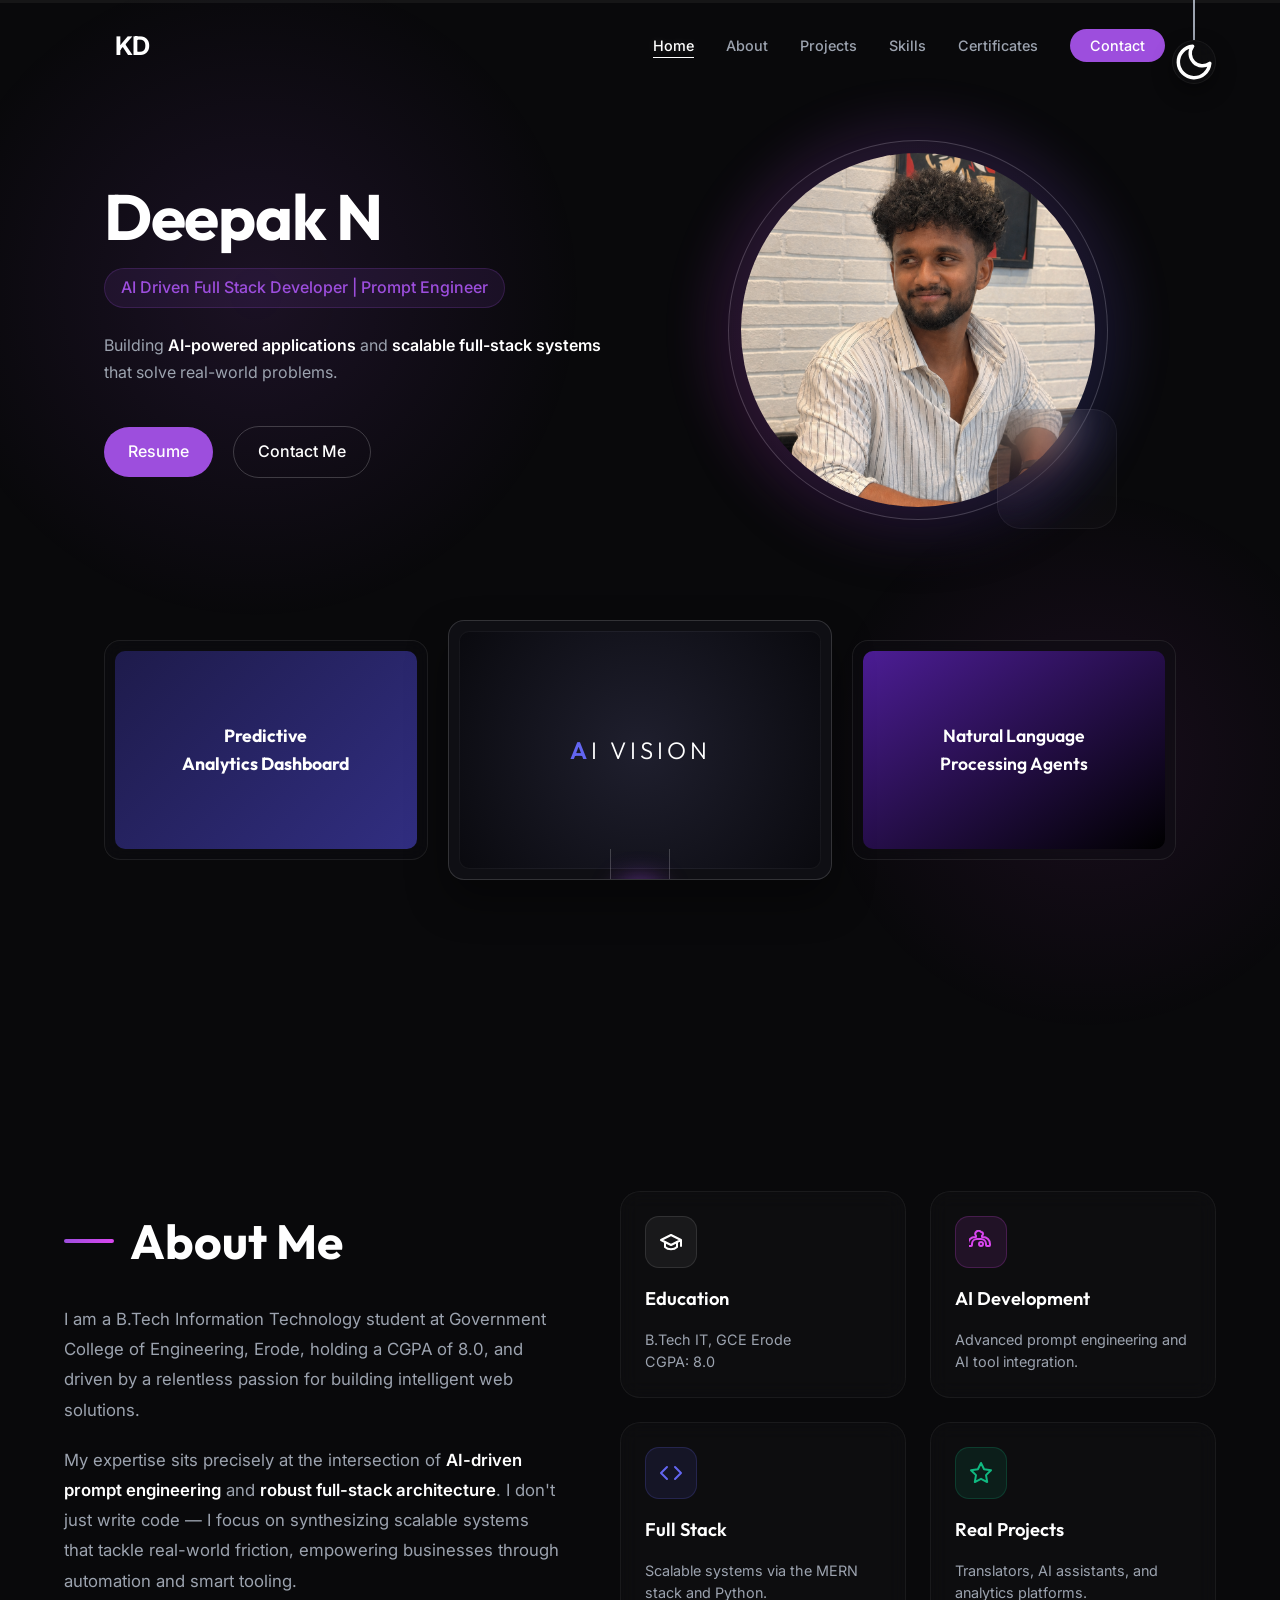
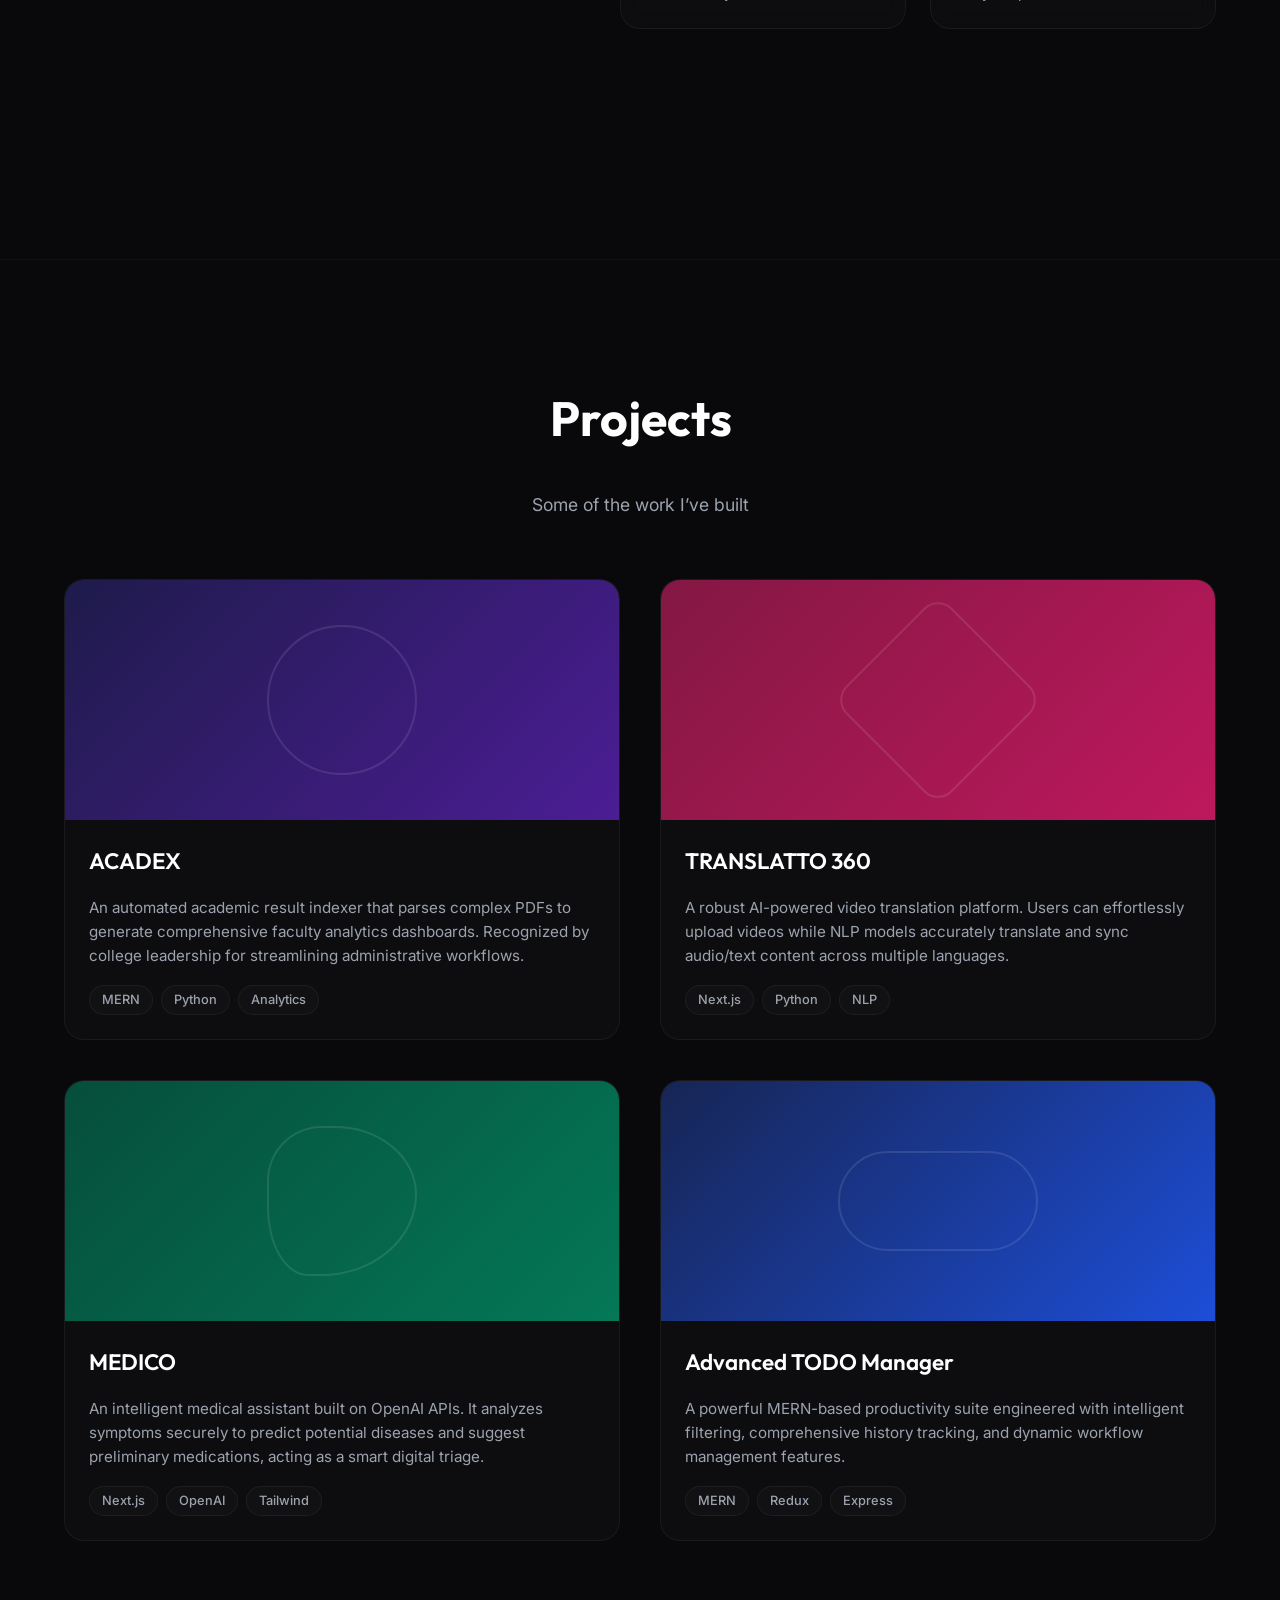
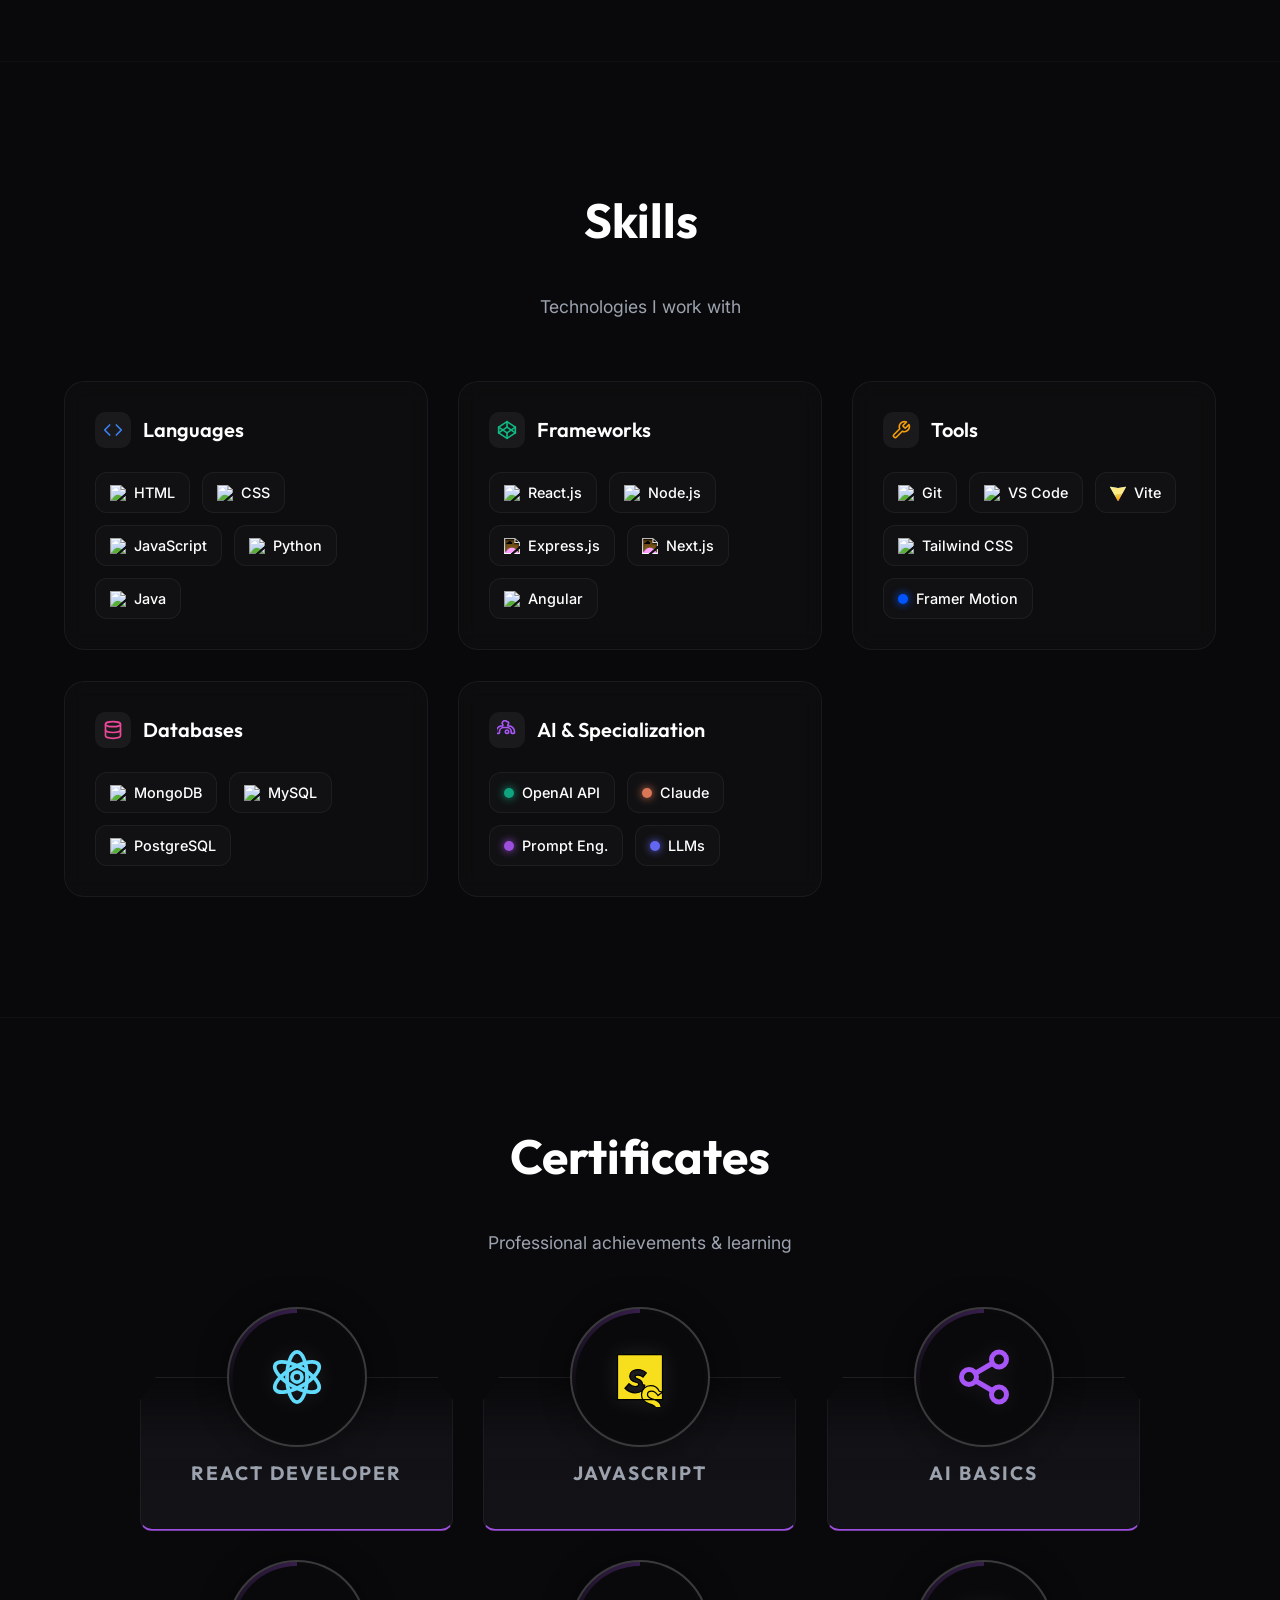
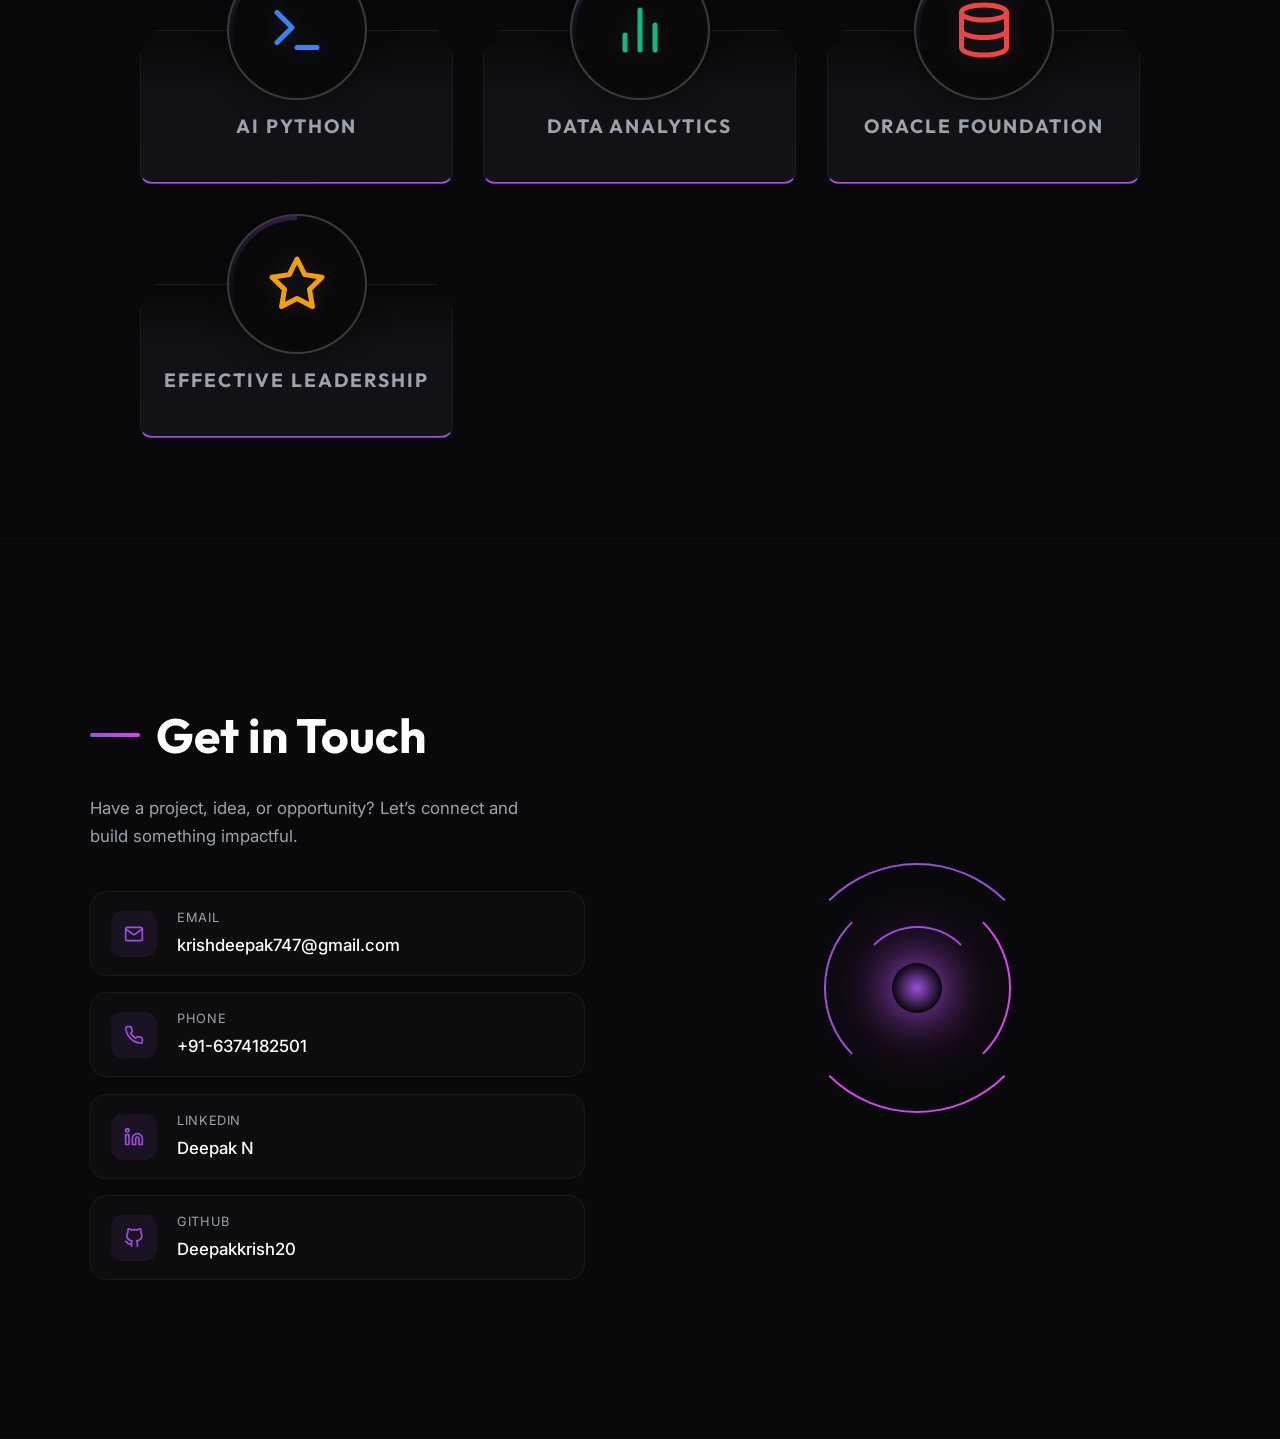
==== index.html @ 0b8e0ee3 "added new resume" ====
<!DOCTYPE html>
<html lang="en">

<head>
  <meta charset="UTF-8">
  <meta name="viewport" content="width=device-width, initial-scale=1.0">
  <title>Deepak - AI Developer</title>
  <link rel="icon" type="image/svg+xml"
    href="data:image/svg+xml,<svg xmlns='http://www.w3.org/2000/svg' viewBox='0 0 100 100'><rect width='100' height='100' rx='20' fill='%236366f1'/><text x='50' y='68' font-family='Arial, sans-serif' font-size='55' font-weight='bold' fill='white' text-anchor='middle'>KD</text></svg>">
  <link
    href="https://fonts.googleapis.com/css2?family=Outfit:wght@400;500;600;700&family=Inter:wght@400;500;600&display=swap"
    rel="stylesheet">
  <style>
    /* Reset */
    * {
      margin: 0;
      padding: 0;
      box-sizing: border-box;
    }

    :root {
      --bg-dark: #09090b;
      --text-main: #ffffff;
      --text-muted: #9ca3af;
      --primary: #9d4edd;
      --magenta: #d946ef;
      --blue-purple: #6366f1;

      --glass-bg: rgba(255, 255, 255, 0.02);
      --glass-bg-hover: rgba(255, 255, 255, 0.04);
      --glass-border: rgba(255, 255, 255, 0.05);
      --glass-border-hover: rgba(255, 255, 255, 0.15);
      --glass-border-strong: rgba(255, 255, 255, 0.2);
      --card-shadow: rgba(0, 0, 0, 0.4);
      --nav-bg: rgba(9, 9, 11, 0.75);

      --podium-grad-0: rgba(20, 20, 25, 0);
      --podium-grad-40: rgba(20, 20, 25, 0.8);
      --podium-grad-100: rgba(20, 20, 25, 0.9);
      --podium-hover-40: rgba(157, 78, 221, 0.1);
      --podium-hover-100: rgba(157, 78, 221, 0.2);
      --icon-shadow: rgba(255, 255, 255, 0.1);
      --text-strong: #ffffff;

      --btn-primary-bg: var(--primary);
      --btn-primary-hover: #8b3dcc;
      --btn-secondary-border: var(--glass-border-strong);
      --btn-secondary-text: var(--text-main);

      --input-bg: rgba(9, 9, 11, 0.6);
      --input-focus: rgba(9, 9, 11, 0.8);
      --form-success-bg: rgba(9, 9, 11, 0.95);
    }

    [data-theme="light"] {
      --bg-dark: #f8f9fb;
      --text-main: #1a1a1a;
      --text-muted: #555555;
      --primary: #6366f1;
      --magenta: #ec4899;
      --blue-purple: #6366f1;

      --glass-bg: rgba(255, 255, 255, 0.6);
      --glass-bg-hover: #f1f5f9;
      --glass-border: rgba(0, 0, 0, 0.05);
      --glass-border-hover: #e5e7eb;
      --glass-border-strong: #e5e7eb;
      --card-shadow: rgba(0, 0, 0, 0.04);
      --nav-bg: rgba(255, 255, 255, 0.7);

      --podium-grad-0: rgba(248, 249, 251, 0);
      --podium-grad-40: rgba(248, 249, 251, 0.9);
      --podium-grad-100: rgba(248, 249, 251, 1);
      --podium-hover-40: rgba(99, 102, 241, 0.05);
      --podium-hover-100: rgba(99, 102, 241, 0.1);
      --icon-shadow: rgba(0, 0, 0, 0.1);
      --text-strong: var(--primary);

      --btn-primary-bg: #6366f1;
      --btn-primary-hover: #4f46e5;
      --btn-secondary-border: #e5e7eb;
      --btn-secondary-text: #333333;

      --input-bg: #ffffff;
      --input-border: #e5e7eb;
      --input-focus: #f1f5f9;
      --form-success-bg: rgba(255, 255, 255, 0.95);
    }

    body {
      font-family: 'Inter', sans-serif;
      background-color: var(--bg-dark);
      color: var(--text-main);
      overflow-x: hidden;
      line-height: 1.6;
    }

    h1,
    h2,
    h3,
    .brand-name {
      font-family: 'Outfit', sans-serif;
    }

    /* Scroll Progress Bar */
    .scroll-progress-container {
      position: fixed;
      top: 0;
      left: 0;
      width: 100%;
      height: 3px;
      background: rgba(255, 255, 255, 0.05);
      z-index: 2000;
    }

    .scroll-progress-bar {
      height: 100%;
      width: 0%;
      background: linear-gradient(to right, var(--blue-purple), var(--magenta), var(--primary));
      transition: width 0.1s ease-out;
    }

    /* Live Background Flowing Lines */
    .live-bg-lines {
      position: fixed;
      top: 0;
      left: 0;
      width: 100%;
      height: 100vh;
      z-index: -5;
      pointer-events: none;
      overflow: hidden;
      display: flex;
      justify-content: space-evenly;
    }

    .bg-line {
      width: 1px;
      height: 100%;
      background: var(--line-track);
      position: relative;
    }

    .bg-line::before {
      content: '';
      position: absolute;
      top: -150px;
      left: -0.5px;
      width: 2px;
      height: 150px;
      background: linear-gradient(to bottom, rgba(157, 78, 221, 0) 0%, rgba(217, 70, 239, 0.8) 70%, rgba(255, 255, 255, 0.9) 100%);
      animation: drop-line 6s infinite linear;
      filter: drop-shadow(0 0 10px rgba(217, 70, 239, 0.9));
      opacity: 0;
    }

    .bg-line:nth-child(1)::before {
      animation-delay: 1s;
      animation-duration: 8s;
      background: linear-gradient(to bottom, rgba(157, 78, 221, 0), rgba(157, 78, 221, 0.8), #fff);
      filter: drop-shadow(0 0 10px var(--primary));
    }

    .bg-line:nth-child(2)::before {
      animation-delay: 3s;
      animation-duration: 6s;
    }

    .bg-line:nth-child(3)::before {
      animation-delay: 0s;
      animation-duration: 9s;
      background: linear-gradient(to bottom, rgba(99, 102, 241, 0), rgba(99, 102, 241, 0.8), #fff);
      filter: drop-shadow(0 0 10px var(--blue-purple));
    }

    .bg-line:nth-child(4)::before {
      animation-delay: 4.5s;
      animation-duration: 7s;
    }

    .bg-line:nth-child(5)::before {
      animation-delay: 2s;
      animation-duration: 10s;
      background: linear-gradient(to bottom, rgba(157, 78, 221, 0), rgba(157, 78, 221, 0.8), #fff);
      filter: drop-shadow(0 0 10px var(--primary));
    }

    .bg-line:nth-child(6)::before {
      animation-delay: 5s;
      animation-duration: 8s;
    }

    @keyframes drop-line {
      0% {
        transform: translateY(-50px);
        opacity: 0;
      }

      10% {
        opacity: 1;
      }

      65% {
        opacity: 1;
      }

      70% {
        transform: translateY(calc(100vh + 150px));
        opacity: 0;
      }

      100% {
        transform: translateY(calc(100vh + 150px));
        opacity: 0;
      }
    }

    /* Ambient Glows (Parallax targets) */
    .glow-top-left {
      position: absolute;
      top: -10%;
      left: -10%;
      width: 60vw;
      height: 60vw;
      background: radial-gradient(circle, rgba(157, 78, 221, 0.12) 0%, rgba(9, 9, 11, 0) 60%);
      z-index: -1;
      pointer-events: none;
      will-change: transform;
    }

    .glow-bottom-right {
      position: absolute;
      bottom: -20%;
      right: -10%;
      width: 50vw;
      height: 50vw;
      background: radial-gradient(circle, rgba(217, 70, 239, 0.08) 0%, rgba(9, 9, 11, 0) 60%);
      z-index: -1;
      pointer-events: none;
      will-change: transform;
    }

    /* Navbar Wrapper */
    .navbar-wrapper {
      position: fixed;
      top: 20px;
      left: 0;
      width: 100%;
      display: flex;
      justify-content: center;
      z-index: 1000;
      padding: 0 20px;
      /* Page load animation */
      opacity: 0;
      transform: translateY(-20px);
      animation: fadeDown 0.6s cubic-bezier(0.16, 1, 0.3, 1) forwards;
      transition: opacity 0.4s ease, transform 0.4s ease;
    }

    .navbar-wrapper.nav-hidden {
      opacity: 0 !important;
      transform: translateY(-40px) !important;
      pointer-events: none;
    }

    @keyframes fadeDown {
      to {
        opacity: 1;
        transform: translateY(0);
      }
    }

    /* Navbar */
    header {
      width: 100%;
      max-width: 1100px;
      padding: 12px 24px;
      display: flex;
      justify-content: space-between;
      align-items: center;
      border-radius: 20px;

      /* Initial state - transparent */
      background: transparent;
      backdrop-filter: blur(0px);
      -webkit-backdrop-filter: blur(0px);
      border: 1px solid transparent;
      transition: all 0.4s cubic-bezier(0.16, 1, 0.3, 1);
    }

    /* Scrolled State - Fades in background */
    header.scrolled {
      background: var(--nav-bg);
      backdrop-filter: blur(16px);
      -webkit-backdrop-filter: blur(16px);
      border: 1px solid var(--glass-border);
      box-shadow: 0 10px 30px var(--card-shadow);
    }

    .brand {
      display: flex;
      flex-direction: column;
      justify-content: center;
      line-height: 1;
    }

    .brand .name {
      font-size: 1.6rem;
      font-weight: 700;
      color: var(--text-main);
      letter-spacing: -0.02em;
    }

    .nav-links {
      display: flex;
      gap: 32px;
      list-style: none;
      align-items: center;
    }

    .nav-links a {
      text-decoration: none;
      color: var(--text-muted);
      font-size: 0.9rem;
      font-weight: 500;
      transition: color 0.3s, text-shadow 0.3s;
      position: relative;
    }

    /* Soft Underline Animation */
    .nav-links a::after {
      content: '';
      position: absolute;
      bottom: -4px;
      left: 0;
      width: 0;
      height: 1.5px;
      background-color: var(--text-main);
      transition: width 0.3s cubic-bezier(0.16, 1, 0.3, 1);
    }

    .nav-links a:hover,
    .nav-links a.active {
      color: var(--text-main);
      text-shadow: 0 0 8px rgba(255, 255, 255, 0.15);
    }

    .nav-links a:hover::after,
    .nav-links a.active::after {
      width: 100%;
    }

    .btn-contact {
      background-color: var(--primary);
      color: white !important;
      padding: 8px 20px;
      border-radius: 24px;
      font-weight: 500;
      transition: all 0.3s cubic-bezier(0.16, 1, 0.3, 1) !important;
    }

    .btn-contact::after {
      display: none;
    }

    .btn-contact:hover {
      background-color: #8b3dcc;
      box-shadow: 0 6px 20px rgba(157, 78, 221, 0.4);
      transform: translateY(-2px) scale(1.05);
    }

    /* Hero Section Split Layout */
    .hero {
      min-height: 100vh;
      display: flex;
      flex-direction: column;
      justify-content: center;
      align-items: center;
      padding: 140px 5% 80px;
      position: relative;
      max-width: 1200px;
      margin: 0 auto;
    }

    .hero-content {
      display: flex;
      justify-content: space-between;
      align-items: center;
      width: 100%;
      gap: 40px;
      margin-bottom: 80px;
    }

    .hero-text {
      flex: 1;
      text-align: left;
    }

    .hero-text h1 {
      font-size: clamp(3rem, 5vw, 4.5rem);
      line-height: 1.1;
      margin-bottom: 16px;
      font-weight: 700;
      letter-spacing: -0.02em;
    }

    .hero-role {
      font-size: clamp(1rem, 1.2vw, 1.1rem);
      font-weight: 500;
      color: var(--primary);
      margin-bottom: 24px;
      display: inline-block;
      padding: 6px 16px;
      background: rgba(157, 78, 221, 0.1);
      border: 1px solid rgba(157, 78, 221, 0.2);
      border-radius: 20px;
    }

    .text-magenta {
      color: var(--magenta);
    }

    .text-blue {
      color: var(--blue-purple);
    }

    .hero-text p {
      color: var(--text-muted);
      font-size: clamp(1rem, 1.1vw, 1.1rem);
      max-width: 550px;
      margin-bottom: 40px;
      line-height: 1.7;
    }

    .hero-buttons {
      display: flex;
      gap: 20px;
      align-items: center;
    }

    .btn-primary {
      display: inline-flex;
      align-items: center;
      gap: 10px;
      background: var(--btn-primary-bg);
      color: white;
      padding: 12px 24px;
      border-radius: 30px;
      font-weight: 500;
      text-decoration: none;
      transition: all 0.3s cubic-bezier(0.16, 1, 0.3, 1);
    }

    .btn-primary:hover {
      background: var(--btn-primary-hover);
      transform: translateY(-2px) scale(1.03);
      box-shadow: 0 8px 25px rgba(157, 78, 221, 0.4);
    }

    .btn-secondary {
      display: inline-flex;
      align-items: center;
      gap: 10px;
      background: transparent;
      color: var(--btn-secondary-text);
      padding: 12px 24px;
      border: 1px solid var(--btn-secondary-border);
      border-radius: 30px;
      font-weight: 500;
      text-decoration: none;
      transition: all 0.3s cubic-bezier(0.16, 1, 0.3, 1);
    }

    .btn-secondary:hover {
      background: var(--glass-bg);
      border-color: var(--glass-border-hover);
      transform: translateY(-2px) scale(1.03);
    }

    /* Hero Photo Side */
    .hero-image-wrapper {
      flex: 1;
      display: flex;
      justify-content: center;
      align-items: center;
      position: relative;
      perspective: 1000px;
    }

    .photo-container {
      position: relative;
      width: 380px;
      height: 380px;
      border-radius: 50%;
      padding: 12px;
      background: linear-gradient(135deg, var(--glass-bg), transparent);
      backdrop-filter: blur(10px);
      border: 1px solid var(--glass-border-strong);
      box-shadow: 0 20px 50px var(--card-shadow);
      animation: float-photo 6s ease-in-out infinite;
      transform-style: preserve-3d;
      transition: transform 0.1s ease-out;
      /* For JS parallax */
    }

    .developer-photo {
      width: 100%;
      height: 100%;
      border-radius: 50%;
      object-fit: cover;
      background: #111116;
      /* Placeholder color if no image */
      position: relative;
      z-index: 2;
      transition: transform 0.5s cubic-bezier(0.16, 1, 0.3, 1);
    }

    .photo-container:hover .developer-photo {
      transform: scale(1.03);
    }

    .photo-glow {
      position: absolute;
      top: 50%;
      left: 50%;
      width: 110%;
      height: 110%;
      transform: translate(-50%, -50%);
      border-radius: 50%;
      background: conic-gradient(from 0deg, var(--primary), var(--blue-purple), var(--magenta), var(--primary));
      opacity: 0.15;
      filter: blur(25px);
      z-index: 1;
      animation: rotate-glow 10s linear infinite;
    }

    .photo-glass-card {
      position: absolute;
      bottom: -10px;
      right: -10px;
      width: 120px;
      height: 120px;
      background: var(--glass-bg);
      backdrop-filter: blur(20px);
      border: 1px solid var(--glass-border);
      border-radius: 24px;
      z-index: 3;
      animation: float-card 8s ease-in-out infinite reverse;
    }

    @keyframes rotate-glow {
      0% {
        transform: translate(-50%, -50%) rotate(0deg);
      }

      100% {
        transform: translate(-50%, -50%) rotate(360deg);
      }
    }

    @keyframes float-photo {

      0%,
      100% {
        transform: translateY(0);
      }

      50% {
        transform: translateY(-15px);
      }
    }

    @keyframes float-card {

      0%,
      100% {
        transform: translateY(0) rotate(5deg);
      }

      50% {
        transform: translateY(-10px) rotate(-5deg);
      }
    }

    /* Page load staggering for Hero */
    .hero-anim {
      opacity: 0;
      transform: translateY(20px);
      animation: fadeUpLoad 0.8s cubic-bezier(0.16, 1, 0.3, 1) forwards;
    }

    .hero-anim-1 {
      animation-delay: 0.1s;
    }

    .hero-anim-2 {
      animation-delay: 0.2s;
    }

    .hero-anim-3 {
      animation-delay: 0.3s;
    }

    .hero-anim-4 {
      animation-delay: 0.4s;
    }

    .hero-anim-photo {
      opacity: 0;
      transform: scale(0.9) translateY(20px);
      animation: fadeScaleUp 1.2s cubic-bezier(0.16, 1, 0.3, 1) forwards 0.3s;
    }

    @keyframes fadeUpLoad {
      to {
        opacity: 1;
        transform: translateY(0);
      }
    }

    @keyframes fadeScaleUp {
      to {
        opacity: 1;
        transform: scale(1) translateY(0);
      }
    }

    /* Projects Showcase (inside hero) */
    .showcase {
      display: flex;
      justify-content: center;
      align-items: center;
      gap: 20px;
      margin-top: 20px;
      position: relative;
      width: 100%;
    }

    .showcase-card {
      flex: 1;
      background: rgba(15, 15, 20, 0.4);
      border: 1px solid rgba(255, 255, 255, 0.08);
      border-radius: 16px;
      padding: 10px;
      backdrop-filter: blur(10px);
      transition: transform 0.4s cubic-bezier(0.16, 1, 0.3, 1), box-shadow 0.4s ease, border-color 0.4s ease;
      height: 220px;
      position: relative;
      overflow: hidden;
    }

    .showcase-card.center {
      flex: 1.2;
      height: 260px;
      background: rgba(20, 20, 28, 0.6);
      border-color: rgba(255, 255, 255, 0.15);
      box-shadow: 0 20px 40px rgba(0, 0, 0, 0.4);
      z-index: 2;
    }

    .showcase-card:hover {
      transform: translateY(-8px);
      box-shadow: 0 15px 30px rgba(0, 0, 0, 0.3);
      border-color: rgba(255, 255, 255, 0.15);
    }

    .showcase-card.center:hover {
      transform: translateY(-10px);
      box-shadow: 0 25px 50px rgba(0, 0, 0, 0.5);
      border-color: rgba(157, 78, 221, 0.3);
    }

    .card-img {
      width: 100%;
      height: 100%;
      border-radius: 10px;
      background-size: cover;
      background-position: center;
      display: flex;
      flex-direction: column;
      align-items: center;
      justify-content: center;
    }

    .card-1 .card-img {
      background: linear-gradient(135deg, #1e1b4b, #312e81);
    }

    .card-1 .mock-text {
      color: white;
      font-size: 1.1rem;
      font-weight: 700;
      font-family: Outfit;
      text-align: center;
      padding: 20px;
    }

    .card-2 .card-img {
      background: radial-gradient(circle at center, #1f1f2e 0%, #0a0a0f 100%);
      border: 1px solid rgba(255, 255, 255, 0.05);
    }

    .card-2 .mock-text {
      font-family: Outfit;
      font-weight: 300;
      letter-spacing: 4px;
      font-size: 1.5rem;
      color: #fff;
      display: flex;
      align-items: center;
    }

    .card-2 .mock-text span {
      color: var(--blue-purple);
      font-weight: 600;
    }

    .card-3 .card-img {
      background: linear-gradient(to bottom right, #4c1d95, #000);
    }

    .card-3 .mock-text {
      color: white;
      font-size: 1.1rem;
      font-weight: 600;
      font-family: Outfit;
      text-align: center;
    }

    .scroll-indicator-wrapper {
      position: absolute;
      bottom: -50px;
      left: 50%;
      transform: translateX(-50%);
      display: flex;
      flex-direction: column;
      align-items: center;
      z-index: 10;
    }

    .scroll-u-shape {
      width: 60px;
      height: 80px;
      border: 1px solid rgba(255, 255, 255, 0.2);
      border-top: none;
      border-radius: 0 0 30px 30px;
      position: absolute;
      top: -20px;
      background: linear-gradient(to bottom, rgba(157, 78, 221, 0), rgba(157, 78, 221, 0.1));
    }

    .scroll-circle {
      width: 50px;
      height: 50px;
      background: var(--primary);
      border-radius: 50%;
      display: flex;
      justify-content: center;
      align-items: center;
      margin-top: 10px;
      box-shadow: 0 0 25px rgba(157, 78, 221, 0.6);
      position: relative;
      z-index: 2;
      animation: float-small 3s ease-in-out infinite;
    }

    @keyframes float-small {

      0%,
      100% {
        transform: translateY(0);
      }

      50% {
        transform: translateY(-6px);
      }
    }

    /* =========================================
     ABOUT SECTION
     ========================================= */
    .about-section {
      min-height: 100vh;
      padding: 120px 5%;
      background: transparent;
      position: relative;
      display: flex;
      justify-content: center;
      align-items: center;
      border-bottom: 1px solid rgba(255, 255, 255, 0.03);
      overflow: hidden;
    }

    .about-container {
      max-width: 1200px;
      width: 100%;
      display: grid;
      grid-template-columns: 1fr 1.2fr;
      gap: 60px;
      align-items: center;
    }

    .about-text {
      text-align: left;
    }

    .section-title {
      font-size: clamp(2.2rem, 4vw, 3rem);
      font-weight: 700;
      margin-bottom: 24px;
      display: flex;
      align-items: center;
      gap: 16px;
      color: var(--text-main);
    }

    .section-title::before {
      content: '';
      display: block;
      width: 50px;
      height: 4px;
      background: linear-gradient(90deg, var(--primary), var(--magenta));
      border-radius: 2px;
    }

    .about-text p {
      color: var(--text-muted);
      font-size: 1.05rem;
      line-height: 1.8;
      margin-bottom: 20px;
    }

    .hero-text p strong,
    .about-text p strong {
      color: var(--text-strong);
      font-weight: 600;
    }

    .about-grid {
      display: grid;
      grid-template-columns: repeat(2, 1fr);
      gap: 24px;
    }

    .about-card {
      background: var(--glass-bg);
      border: 1px solid var(--glass-border);
      border-radius: 20px;
      padding: 24px;
      backdrop-filter: blur(10px);
      transition: all 0.4s cubic-bezier(0.16, 1, 0.3, 1);
      display: flex;
      flex-direction: column;
      gap: 16px;
    }

    .about-card:hover {
      transform: translateY(-8px);
      background: var(--glass-bg-hover);
      border-color: var(--glass-border-hover);
      box-shadow: 0 15px 35px var(--card-shadow);
    }

    /* Light mode explicit styling for About cards */
    [data-theme="light"] .about-card {
      background: linear-gradient(135deg, #ffffff, #f8fafc);
      border: 1px solid rgba(0, 0, 0, 0.06);
      box-shadow: 0 4px 15px rgba(0, 0, 0, 0.03);
      position: relative;
      overflow: hidden;
    }

    [data-theme="light"] .about-card::before {
      content: '';
      position: absolute;
      top: 0;
      left: -100%;
      width: 100%;
      height: 100%;
      background: linear-gradient(90deg, transparent, rgba(99, 102, 241, 0.05), transparent);
      transition: all 0.6s ease;
      z-index: 0;
    }

    [data-theme="light"] .about-card:hover::before {
      left: 100%;
    }

    [data-theme="light"] .about-card:hover {
      transform: translateY(-10px) scale(1.02);
      box-shadow: 0 20px 40px rgba(99, 102, 241, 0.15);
      border-color: rgba(99, 102, 241, 0.3);
    }

    [data-theme="light"] .about-card .card-icon,
    [data-theme="light"] .about-card .card-title,
    [data-theme="light"] .about-card .card-desc {
      position: relative;
      z-index: 1;
    }

    [data-theme="light"] .about-card .card-icon {
      transition: all 0.5s cubic-bezier(0.34, 1.56, 0.64, 1);
    }

    [data-theme="light"] .about-card:hover .card-icon {
      transform: scale(1.15) rotate(8deg);
      background: var(--primary) !important;
      color: #ffffff !important;
      box-shadow: 0 10px 20px rgba(99, 102, 241, 0.3);
      border-color: transparent !important;
    }

    .card-icon {
      width: 52px;
      height: 52px;
      background: rgba(157, 78, 221, 0.1);
      border-radius: 14px;
      display: flex;
      justify-content: center;
      align-items: center;
      border: 1px solid rgba(157, 78, 221, 0.2);
    }

    .card-title {
      font-family: 'Outfit', sans-serif;
      font-weight: 600;
      font-size: 1.15rem;
      color: var(--text-main);
    }

    .card-desc {
      font-size: 0.9rem;
      color: var(--text-muted);
      line-height: 1.5;
    }

    /* =========================================
     PROJECTS SECTION
     ========================================= */
    .projects-section {
      min-height: 100vh;
      padding: 120px 5%;
      background: transparent;
      position: relative;
      display: flex;
      flex-direction: column;
      align-items: center;
      border-bottom: 1px solid rgba(255, 255, 255, 0.03);
    }

    .projects-header {
      text-align: center;
      margin-bottom: 60px;
      display: flex;
      flex-direction: column;
      align-items: center;
    }

    .projects-header .section-title::before {
      display: none;
    }

    .projects-subtitle {
      color: var(--text-muted);
      font-size: 1.1rem;
      margin-top: 10px;
    }

    .projects-grid {
      display: grid;
      grid-template-columns: repeat(2, 1fr);
      gap: 40px;
      max-width: 1200px;
      width: 100%;
    }

    .project-card {
      background: var(--glass-bg);
      border: 1px solid var(--glass-border);
      border-radius: 20px;
      overflow: hidden;
      transition: all 0.4s cubic-bezier(0.16, 1, 0.3, 1);
      display: flex;
      flex-direction: column;
      position: relative;
    }

    .project-card:hover {
      transform: translateY(-8px) scale(1.01);
      box-shadow: 0 20px 40px var(--card-shadow);
      border-color: var(--glass-border-hover);
      background: var(--glass-bg-hover);
    }

    .project-graphic {
      height: 240px;
      position: relative;
      overflow: hidden;
      display: flex;
      justify-content: center;
      align-items: center;
      background-size: cover;
      background-position: center;
    }

    .project-card:nth-child(1) .project-graphic {
      background: linear-gradient(135deg, #1e1b4b, #4c1d95);
    }

    .project-card:nth-child(2) .project-graphic {
      background: linear-gradient(135deg, #831843, #be185d);
    }

    .project-card:nth-child(3) .project-graphic {
      background: linear-gradient(135deg, #064e3b, #047857);
    }

    .project-card:nth-child(4) .project-graphic {
      background: linear-gradient(135deg, #172554, #1d4ed8);
    }

    .abstract-shape {
      position: absolute;
      width: 150px;
      height: 150px;
      border: 2px solid rgba(255, 255, 255, 0.1);
      border-radius: 50%;
    }

    .project-card:nth-child(2) .abstract-shape {
      border-radius: 20px;
      transform: rotate(45deg);
    }

    .project-card:nth-child(3) .abstract-shape {
      border-radius: 40% 60% 70% 30% / 40% 50% 60% 50%;
      animation: pulse-shape 8s infinite alternate ease-in-out;
    }

    .project-card:nth-child(4) .abstract-shape {
      width: 200px;
      height: 100px;
      border-radius: 50px;
    }

    @keyframes pulse-shape {
      0% {
        border-radius: 40% 60% 70% 30% / 40% 50% 60% 50%;
        transform: scale(1);
      }

      100% {
        border-radius: 60% 40% 30% 70% / 60% 30% 70% 40%;
        transform: scale(1.1);
      }
    }

    .project-graphic::before {
      content: '';
      position: absolute;
      top: 0;
      left: 0;
      width: 100%;
      height: 100%;
      background: rgba(0, 0, 0, 0.6);
      opacity: 0;
      transition: opacity 0.4s ease;
      backdrop-filter: blur(5px);
      z-index: 1;
    }

    .project-overlay {
      position: absolute;
      top: 50%;
      left: 50%;
      transform: translate(-50%, -30%);
      opacity: 0;
      z-index: 2;
      transition: all 0.4s cubic-bezier(0.16, 1, 0.3, 1);
      display: flex;
      gap: 16px;
    }

    .project-card:hover .project-graphic::before {
      opacity: 1;
    }

    .project-card:hover .project-overlay {
      opacity: 1;
      transform: translate(-50%, -50%);
    }

    .project-btn {
      padding: 10px 20px;
      background: var(--glass-bg);
      border: 1px solid var(--glass-border-strong);
      border-radius: 30px;
      color: var(--text-main);
      text-decoration: none;
      font-weight: 500;
      font-size: 0.9rem;
      transition: all 0.3s ease;
      display: flex;
      align-items: center;
      gap: 8px;
      white-space: nowrap;
    }

    .project-btn:hover {
      background: var(--primary);
      border-color: var(--primary);
      transform: scale(1.05);
      box-shadow: 0 4px 15px rgba(157, 78, 221, 0.4);
      color: white;
    }

    .project-info {
      padding: 24px;
      display: flex;
      flex-direction: column;
      gap: 16px;
      flex: 1;
    }

    .project-title {
      font-size: 1.4rem;
      font-family: 'Outfit', sans-serif;
      font-weight: 600;
      color: var(--text-main);
      display: flex;
      justify-content: space-between;
      align-items: center;
    }

    .project-desc {
      color: var(--text-muted);
      font-size: 0.95rem;
      line-height: 1.6;
    }

    .tech-stack {
      display: flex;
      flex-wrap: wrap;
      gap: 8px;
      margin-top: auto;
    }

    .tech-pill {
      padding: 4px 12px;
      background: var(--glass-bg);
      border: 1px solid var(--glass-border);
      border-radius: 20px;
      font-size: 0.8rem;
      color: var(--text-muted);
      font-weight: 500;
    }

    /* =========================================
     SKILLS SECTION
     ========================================= */
    .skills-section {
      min-height: 100vh;
      padding: 120px 5%;
      background: transparent;
      position: relative;
      display: flex;
      flex-direction: column;
      align-items: center;
      border-bottom: 1px solid rgba(255, 255, 255, 0.03);
    }

    .skills-header {
      text-align: center;
      margin-bottom: 60px;
      display: flex;
      flex-direction: column;
      align-items: center;
    }

    .skills-header .section-title::before {
      display: none;
    }

    .skills-subtitle {
      color: var(--text-muted);
      font-size: 1.1rem;
      margin-top: 10px;
    }

    .skills-grid {
      display: grid;
      grid-template-columns: repeat(auto-fit, minmax(320px, 1fr));
      gap: 30px;
      max-width: 1200px;
      width: 100%;
    }

    .skill-card {
      background: var(--glass-bg);
      border: 1px solid var(--glass-border);
      border-radius: 20px;
      padding: 30px;
      backdrop-filter: blur(10px);
      transition: all 0.4s cubic-bezier(0.16, 1, 0.3, 1);
      display: flex;
      flex-direction: column;
    }

    .skill-card:hover {
      transform: translateY(-5px);
      box-shadow: 0 15px 35px var(--card-shadow);
      border-color: var(--glass-border-hover);
      background: var(--glass-bg-hover);
    }

    /* Unique Light Theme Styles for Skills */
    [data-theme="light"] .skill-card {
      background: #ffffff;
      border: 1px solid rgba(0, 0, 0, 0.05);
      box-shadow: 0 10px 30px rgba(0, 0, 0, 0.02), inset 0 0 0 1px rgba(255, 255, 255, 0.5);
      position: relative;
      overflow: hidden;
      z-index: 1;
    }

    /* Bright Gradient Top Line Reveal */
    [data-theme="light"] .skill-card::after {
      content: '';
      position: absolute;
      top: 0;
      left: 0;
      width: 100%;
      height: 6px;
      background: linear-gradient(90deg, var(--primary), var(--magenta));
      opacity: 0.8;
      transform: scaleX(0);
      transform-origin: left;
      transition: transform 0.5s cubic-bezier(0.16, 1, 0.3, 1);
    }

    [data-theme="light"] .skill-card:hover::after {
      transform: scaleX(1);
    }

    [data-theme="light"] .skill-card:hover {
      transform: translateY(-8px);
      box-shadow: 0 25px 50px rgba(99, 102, 241, 0.1);
      border-color: transparent;
    }

    /* Light Theme Badge Restyling */
    [data-theme="light"] .skill-badge {
      background: #f8fafc;
      border-color: #e2e8f0;
      color: #334155;
      box-shadow: 0 2px 5px rgba(0, 0, 0, 0.02);
    }

    [data-theme="light"] .skill-badge:hover {
      background: #ffffff;
      border-color: var(--primary);
      color: var(--primary);
      box-shadow: 0 8px 20px rgba(99, 102, 241, 0.15);
      transform: translateY(-4px) scale(1.05);
    }

    [data-theme="light"] .skill-category-icon {
      background: #f1f5f9;
      box-shadow: inset 0 2px 4px rgba(0, 0, 0, 0.02);
      border: 1px solid rgba(0, 0, 0, 0.04);
    }

    .skill-category {
      font-family: 'Outfit', sans-serif;
      font-size: 1.25rem;
      font-weight: 600;
      color: var(--text-main);
      margin-bottom: 24px;
      display: flex;
      align-items: center;
      gap: 12px;
    }

    .skill-category-icon {
      width: 36px;
      height: 36px;
      border-radius: 10px;
      display: flex;
      justify-content: center;
      align-items: center;
      background: rgba(255, 255, 255, 0.05);
    }

    .skills-list {
      display: flex;
      flex-wrap: wrap;
      gap: 12px;
    }

    .skill-badge {
      display: inline-flex;
      align-items: center;
      gap: 8px;
      padding: 8px 14px;
      background: var(--glass-bg);
      border: 1px solid var(--glass-border);
      border-radius: 12px;
      font-size: 0.9rem;
      color: var(--text-main);
      font-weight: 500;
      transition: all 0.3s cubic-bezier(0.16, 1, 0.3, 1);
      cursor: default;
    }

    .skill-badge:hover {
      transform: scale(1.05);
      background: var(--glass-bg-hover);
      border-color: var(--glass-border-hover);
      color: var(--primary);
      box-shadow: 0 4px 15px var(--card-shadow);
    }

    .skill-badge img {
      width: 16px;
      height: 16px;
      object-fit: contain;
    }

    .invert-icon {
      filter: invert(1) brightness(2);
    }

    .tech-dot {
      width: 10px;
      height: 10px;
      border-radius: 50%;
      display: inline-block;
    }

    /* =========================================
     CONTACT SECTION
     ========================================= */
    .contact-section {
      min-height: 100vh;
      padding: 120px 5%;
      background: transparent;
      position: relative;
      display: flex;
      justify-content: center;
      align-items: center;
      border-bottom: 1px solid rgba(255, 255, 255, 0.03);
      overflow: hidden;
    }

    .contact-container {
      max-width: 1100px;
      width: 100%;
      display: grid;
      grid-template-columns: 1fr 1.1fr;
      gap: 60px;
      align-items: center;
    }

    .contact-info {
      display: flex;
      flex-direction: column;
      justify-content: center;
    }

    .contact-info .section-title {
      margin-bottom: 20px;
    }

    .contact-msg {
      color: var(--text-muted);
      font-size: 1.05rem;
      line-height: 1.7;
      margin-bottom: 40px;
      max-width: 90%;
    }

    .contact-items {
      display: flex;
      flex-direction: column;
      gap: 16px;
    }

    .contact-item {
      display: flex;
      align-items: center;
      gap: 20px;
      padding: 16px 20px;
      background: var(--glass-bg);
      border: 1px solid var(--glass-border);
      border-radius: 16px;
      text-decoration: none;
      color: var(--text-main);
      transition: all 0.3s cubic-bezier(0.16, 1, 0.3, 1);
    }

    .contact-item:hover {
      background: var(--glass-bg-hover);
      border-color: var(--glass-border-hover);
      transform: translateY(-4px);
      box-shadow: 0 10px 20px var(--card-shadow);
    }

    .contact-icon {
      width: 46px;
      height: 46px;
      border-radius: 12px;
      background: rgba(157, 78, 221, 0.1);
      display: flex;
      justify-content: center;
      align-items: center;
      color: var(--primary);
      transition: all 0.3s ease;
    }

    .contact-item:hover .contact-icon {
      background: var(--primary);
      color: #fff;
      transform: scale(1.1);
    }

    .contact-details {
      display: flex;
      flex-direction: column;
    }

    .contact-label {
      font-size: 0.8rem;
      color: var(--text-muted);
      text-transform: uppercase;
      letter-spacing: 0.05em;
      margin-bottom: 4px;
    }

    .contact-value {
      font-weight: 500;
      font-size: 1.05rem;
    }

    .contact-visual {
      display: flex;
      justify-content: center;
      align-items: center;
      width: 100%;
      min-height: 400px;
      position: relative;
      opacity: 0.85;
    }

    .quantum-spinner {
      position: relative;
      width: 250px;
      height: 250px;
      display: flex;
      justify-content: center;
      align-items: center;
      transform-style: preserve-3d;
      perspective: 1000px;
    }

    .quantum-spinner .ring {
      position: absolute;
      border-radius: 50%;
      border: 2px solid transparent;
    }

    .quantum-spinner .ring-1 {
      width: 100%;
      height: 100%;
      border-top-color: var(--primary);
      border-bottom-color: var(--magenta);
      animation: spin-axis-1 8s linear infinite;
    }

    .quantum-spinner .ring-2 {
      width: 75%;
      height: 75%;
      border-right-color: var(--magenta);
      border-left-color: var(--primary);
      animation: spin-axis-2 6s linear infinite;
    }

    .quantum-spinner .ring-3 {
      width: 50%;
      height: 50%;
      border-top-color: var(--primary);
      animation: spin-axis-3 4s linear infinite;
    }

    .quantum-spinner .core {
      width: 20%;
      height: 20%;
      background: radial-gradient(circle, var(--primary) 0%, transparent 70%);
      border-radius: 50%;
      box-shadow: 0 0 40px var(--primary), 0 0 80px var(--magenta);
      animation: pulse-core 3s ease-in-out infinite alternate;
    }

    @keyframes spin-axis-1 {
      0% {
        transform: rotateX(60deg) rotateY(0deg) rotateZ(0deg);
      }

      100% {
        transform: rotateX(60deg) rotateY(360deg) rotateZ(360deg);
      }
    }

    @keyframes spin-axis-2 {
      0% {
        transform: rotateX(0deg) rotateY(60deg) rotateZ(0deg);
      }

      100% {
        transform: rotateX(360deg) rotateY(60deg) rotateZ(360deg);
      }
    }

    @keyframes spin-axis-3 {
      0% {
        transform: rotateX(45deg) rotateY(45deg) rotateZ(0deg);
      }

      100% {
        transform: rotateX(45deg) rotateY(45deg) rotateZ(360deg);
      }
    }

    @keyframes pulse-core {
      0% {
        transform: scale(0.8);
        opacity: 0.5;
      }

      100% {
        transform: scale(1.2);
        opacity: 1;
      }
    }

    /* Scroll Reveal Classes */
    .reveal {
      opacity: 0;
      transform: translateY(30px);
      transition: opacity 0.8s cubic-bezier(0.16, 1, 0.3, 1), transform 0.8s cubic-bezier(0.16, 1, 0.3, 1);
      will-change: opacity, transform;
    }

    .reveal-left {
      opacity: 0;
      transform: translateX(-40px);
      transition: opacity 0.8s cubic-bezier(0.16, 1, 0.3, 1), transform 0.8s cubic-bezier(0.16, 1, 0.3, 1);
      will-change: opacity, transform;
    }

    .reveal-right {
      opacity: 0;
      transform: translateX(40px);
      transition: opacity 0.8s cubic-bezier(0.16, 1, 0.3, 1), transform 0.8s cubic-bezier(0.16, 1, 0.3, 1);
      will-change: opacity, transform;
    }

    .reveal.show,
    .reveal-left.show,
    .reveal-right.show {
      opacity: 1;
      transform: translate(0, 0);
    }

    /* Stagger Delays */
    .delay-1 {
      transition-delay: 0.1s;
    }

    .delay-2 {
      transition-delay: 0.2s;
    }

    .delay-3 {
      transition-delay: 0.3s;
    }

    .delay-4 {
      transition-delay: 0.4s;
    }

    .delay-5 {
      transition-delay: 0.5s;
    }

    /* Mobile / Reduced Motion Optimization */
    @media (prefers-reduced-motion: reduce) {

      .reveal,
      .reveal-left,
      .reveal-right,
      .hero-anim {
        transform: none !important;
        transition: opacity 0.5s ease;
        animation: fadeInLoad 0.8s ease forwards;
      }

      @keyframes fadeInLoad {
        to {
          opacity: 1;
          transform: none;
        }
      }

      .scroll-circle,
      .glow-top-left,
      .glow-bottom-right,
      .photo-glow,
      .photo-container,
      .photo-glass-card {
        animation: none;
        will-change: auto;
      }

      .navbar-wrapper {
        animation: fadeInLoad 0.6s ease forwards;
      }

      .hero-anim-photo {
        transform: none;
        animation: fadeInLoad 1s ease forwards;
      }
    }

    /* Certificates Section */
    .certificates-section {
      min-height: auto;
      padding: 100px 5%;
      background: transparent;
      position: relative;
      display: flex;
      flex-direction: column;
      align-items: center;
      border-bottom: 1px solid rgba(255, 255, 255, 0.03);
    }

    .certificates-header {
      text-align: center;
      margin-bottom: 50px;
      display: flex;
      flex-direction: column;
      align-items: center;
    }

    .certificates-header .section-title::before {
      display: none;
    }

    .certificates-grid {
      display: grid;
      grid-template-columns: repeat(auto-fit, minmax(280px, 1fr));
      gap: 30px;
      max-width: 1000px;
      width: 100%;
    }

    .cert-card {
      position: relative;
      padding-top: 70px;
      display: flex;
      flex-direction: column;
      align-items: center;
      cursor: pointer;
      background: transparent;
      border: none;
      box-shadow: none;
      transition: transform 0.5s cubic-bezier(0.175, 0.885, 0.32, 1.275);
    }

    /* The futuristic bracket/podium */
    .cert-info {
      width: 100%;
      background: linear-gradient(180deg, var(--podium-grad-0) 0%, var(--podium-grad-40) 40%, var(--podium-grad-100) 100%);
      border: 1px solid var(--glass-border);
      border-bottom: 2px solid var(--primary);
      border-radius: 12px;
      padding: 80px 20px 40px;
      display: flex;
      flex-direction: column;
      align-items: center;
      position: relative;
      z-index: 1;
      transition: all 0.5s cubic-bezier(0.16, 1, 0.3, 1);
      clip-path: polygon(5% 0, 95% 0, 100% 15%, 100% 100%, 0 100%, 0 15%);
    }

    .cert-card:hover .cert-info {
      background: linear-gradient(180deg, var(--podium-grad-0) 0%, var(--podium-hover-40) 40%, var(--podium-hover-100) 100%);
      border-bottom: 2px solid var(--magenta);
      transform: translateY(5px);
      box-shadow: 0 20px 40px var(--card-shadow);
    }

    .cert-thumb {
      width: 140px;
      height: 140px;
      border-radius: 50%;
      background: var(--bg-dark);
      border: 2px solid var(--glass-border-strong);
      box-shadow: 0 0 30px var(--card-shadow), inset 0 0 20px var(--glass-bg);
      display: flex;
      justify-content: center;
      align-items: center;
      position: absolute;
      top: 0;
      z-index: 10;
      overflow: hidden;
      transition: all 0.6s cubic-bezier(0.34, 1.56, 0.64, 1);
    }

    /* The spinning radar/laser effect inside the orb */
    .cert-thumb::before {
      content: "";
      position: absolute;
      inset: -50%;
      background: conic-gradient(from 0deg, transparent 0%, transparent 70%, var(--primary) 100%);
      animation: rotateOrb 3s linear infinite;
      opacity: 0.3;
    }

    .cert-thumb::after {
      content: "";
      position: absolute;
      inset: 4px;
      border-radius: 50%;
      background: var(--bg-dark);
      z-index: 1;
    }

    @keyframes rotateOrb {
      from {
        transform: rotate(0deg);
      }

      to {
        transform: rotate(360deg);
      }
    }

    .cert-thumb svg.tech-icon {
      width: 60px;
      height: 60px;
      position: relative;
      z-index: 2;
      filter: drop-shadow(0 0 10px var(--icon-shadow));
      transition: all 0.5s cubic-bezier(0.34, 1.56, 0.64, 1);
    }

    .cert-card:hover .cert-thumb {
      transform: translateY(-10px) scale(1.1);
      border-color: var(--primary);
      box-shadow: 0 10px 40px rgba(157, 78, 221, 0.4), inset 0 0 20px rgba(157, 78, 221, 0.2);
    }

    .cert-card:hover .cert-thumb::before {
      opacity: 0.8;
      background: conic-gradient(from 0deg, transparent 0%, transparent 70%, var(--magenta) 100%);
    }

    .cert-card:hover .cert-thumb svg.tech-icon {
      transform: scale(1.2) rotate(5deg);
      filter: drop-shadow(0 0 20px var(--primary));
    }

    /* The Hover Overlay inside the orb */
    .cert-hover-overlay {
      position: absolute;
      inset: 0;
      background: rgba(0, 0, 0, 0.7);
      backdrop-filter: blur(4px);
      display: flex;
      justify-content: center;
      align-items: center;
      opacity: 0;
      transition: all 0.4s ease;
      z-index: 20;
      border-radius: 50%;
    }

    .cert-card:hover .cert-hover-overlay {
      opacity: 1;
    }

    .click-indicator {
      display: flex;
      flex-direction: column;
      align-items: center;
      gap: 4px;
      color: #fff;
      font-weight: 800;
      font-size: 0.75rem;
      text-transform: uppercase;
      letter-spacing: 1px;
      transform: scale(0.5) translateY(10px);
      transition: all 0.5s cubic-bezier(0.34, 1.56, 0.64, 1);
    }

    .cert-card:hover .click-indicator {
      transform: scale(1) translateY(0);
    }

    .click-indicator svg {
      width: 20px;
      height: 20px;
      animation: bounce 1.5s infinite;
    }

    @keyframes bounce {

      0%,
      100% {
        transform: translateY(0);
      }

      50% {
        transform: translateY(-6px);
      }
    }

    .cert-title {
      font-family: 'Outfit', sans-serif;
      font-weight: 700;
      font-size: 1.2rem;
      color: var(--text-muted);
      letter-spacing: 2px;
      text-transform: uppercase;
      transition: all 0.4s ease;
      text-align: center;
      position: relative;
    }

    .cert-card:hover .cert-title {
      color: var(--primary);
      text-shadow: 0 0 10px var(--icon-shadow);
      letter-spacing: 4px;
    }

    /* Cyber lines in the podium */
    .cert-info::after {
      content: "";
      position: absolute;
      top: 0;
      left: 50%;
      transform: translateX(-50%);
      width: 1px;
      height: 50px;
      background: linear-gradient(to bottom, var(--primary), transparent);
      opacity: 0.2;
      transition: all 0.5s ease;
    }

    .cert-card:hover .cert-info::after {
      opacity: 1;
      height: 70px;
      background: linear-gradient(to bottom, var(--magenta), transparent);
    }

    /* Cert Modal */
    .cert-modal {
      position: fixed;
      top: 0;
      left: 0;
      right: 0;
      bottom: 0;
      background: rgba(0, 0, 0, 0.85);
      backdrop-filter: blur(12px);
      z-index: 3000;
      display: flex;
      justify-content: center;
      align-items: center;
      opacity: 0;
      visibility: hidden;
      transition: all 0.4s cubic-bezier(0.16, 1, 0.3, 1);
    }

    .cert-modal.active {
      opacity: 1;
      visibility: visible;
    }

    .cert-modal-content {
      position: relative;
      max-width: 90%;
      max-height: 90vh;
      transform: scale(0.9);
      transition: transform 0.4s cubic-bezier(0.16, 1, 0.3, 1);
    }

    .cert-modal.active .cert-modal-content {
      transform: scale(1);
    }

    .cert-modal-frame {
      width: 80vw;
      height: 85vh;
      max-width: 1000px;
      border-radius: 12px;
      box-shadow: 0 20px 60px rgba(0, 0, 0, 0.6);
      border: 1px solid rgba(255, 255, 255, 0.1);
      background: white;
      /* Needed for PDFs */
    }

    .cert-modal-close {
      position: absolute;
      top: -40px;
      right: 0;
      background: none;
      border: none;
      color: #fff;
      cursor: pointer;
      opacity: 0.7;
      transition: all 0.3s ease;
      display: flex;
      align-items: center;
      gap: 8px;
      font-family: 'Inter', sans-serif;
      font-size: 1rem;
    }

    .cert-modal-close:hover {
      opacity: 1;
      color: var(--magenta);
    }

    /* Hamburger Menu */
    .hamburger {
      display: none;
      background: none;
      border: none;
      cursor: pointer;
      flex-direction: column;
      gap: 6px;
      z-index: 101;
    }

    .hamburger span {
      display: block;
      width: 26px;
      height: 2px;
      background: white;
      transition: 0.3s;
      border-radius: 2px;
    }

    @media (max-width: 900px) {
      .hero-content {
        flex-direction: column-reverse;
        text-align: center;
        gap: 50px;
      }

      .hero-text {
        text-align: center;
        display: flex;
        flex-direction: column;
        align-items: center;
      }

      .hero-buttons {
        justify-content: center;
      }

      .photo-container {
        width: 280px;
        height: 280px;
      }

      .hero-text h1 {
        font-size: 3.2rem;
      }

      .showcase {
        flex-direction: column;
        gap: 30px;
      }

      .showcase-card {
        width: 100%;
        max-width: 500px;
        height: 220px !important;
      }

      .showcase-card.center {
        transform: none;
      }

      .showcase-card.center:hover {
        transform: translateY(-8px);
      }

      .scroll-indicator-wrapper {
        bottom: -60px;
      }

      .about-container {
        grid-template-columns: 1fr;
        gap: 50px;
      }

      .about-text {
        text-align: center;
      }

      .section-title {
        justify-content: center;
      }

      .reveal-left {
        transform: translateY(30px);
      }

      .reveal-right {
        transform: translateY(30px);
      }

      .projects-grid {
        grid-template-columns: 1fr;
        max-width: 600px;
      }

      .contact-container {
        grid-template-columns: 1fr;
        gap: 50px;
      }

      .contact-info {
        text-align: center;
        align-items: center;
      }

      .contact-item {
        justify-content: center;
        text-align: left;
      }
    }

    @media (max-width: 768px) {
      .hamburger {
        display: flex;
      }

      .nav-links {
        position: fixed;
        top: 0;
        right: -100%;
        width: 70%;
        height: 100vh;
        background: rgba(9, 9, 11, 0.95);
        backdrop-filter: blur(10px);
        flex-direction: column;
        justify-content: center;
        transition: right 0.4s cubic-bezier(0.16, 1, 0.3, 1);
        border-left: 1px solid rgba(255, 255, 255, 0.05);
      }

      .nav-links.active {
        right: 0;
      }
    }

    @media (max-width: 600px) {

      .about-grid,
      .skills-grid {
        grid-template-columns: 1fr;
      }
    }

    /* Theme Switcher */
    .theme-switch-wrapper {
      position: fixed;
      top: 0;
      right: 5%;
      z-index: 2000;
      display: flex;
      flex-direction: column;
      align-items: center;
    }

    .theme-cord {
      width: 2px;
      height: 40px;
      background: var(--text-muted);
      transition: height 0.4s cubic-bezier(0.175, 0.885, 0.32, 1.275);
    }

    .theme-trigger {
      background: var(--glass-bg);
      border: 1px solid var(--glass-border);
      backdrop-filter: blur(10px);
      border-radius: 50%;
      width: 44px;
      height: 44px;
      display: flex;
      justify-content: center;
      align-items: center;
      cursor: pointer;
      color: var(--text-main);
      transition: transform 0.4s cubic-bezier(0.175, 0.885, 0.32, 1.275), box-shadow 0.3s ease, background 0.3s ease;
      box-shadow: 0 8px 20px var(--card-shadow);
    }

    .theme-trigger:hover {
      transform: translateY(5px);
      background: var(--glass-bg-hover);
    }

    .theme-trigger.pulled {
      transform: translateY(20px) scale(0.95);
    }

    .theme-switch-wrapper.pulled .theme-cord {
      height: 60px;
    }

    .sun-icon {
      display: none;
    }

    .moon-icon {
      display: block;
    }

    [data-theme="light"] .sun-icon {
      display: block;
    }

    [data-theme="light"] .moon-icon {
      display: none;
    }

    /* =========================================
     MOBILE RESPONSIVENESS
     ========================================= */

    /* Hide hamburger by default on desktop */
    .hamburger {
      display: none;
      background: transparent;
      border: none;
      cursor: pointer;
      z-index: 2000;
    }

    .hamburger span {
      display: block;
      width: 25px;
      height: 3px;
      background-color: var(--text-main);
      margin: 5px 0;
      transition: all 0.3s ease;
      border-radius: 3px;
    }

    @media (max-width: 850px) {
      .hamburger {
        display: block;
      }

      .nav-links {
        position: absolute;
        top: 100%;
        right: 20px;
        background: var(--nav-bg);
        backdrop-filter: blur(16px);
        -webkit-backdrop-filter: blur(16px);
        border: 1px solid var(--glass-border);
        border-radius: 16px;
        flex-direction: column;
        gap: 20px;
        padding: 20px 40px;
        box-shadow: 0 10px 30px var(--card-shadow);
        opacity: 0;
        visibility: hidden;
        transform: translateY(-10px);
        transition: all 0.3s cubic-bezier(0.16, 1, 0.3, 1);
      }

      .nav-links.active {
        opacity: 1;
        visibility: visible;
        transform: translateY(10px);
      }

      .hero {
        padding: 120px 5% 60px;
      }

      .hero-content {
        flex-direction: column;
        text-align: center;
        gap: 40px;
      }

      .hero-text {
        text-align: center;
      }

      .hero-text p {
        margin-left: auto;
        margin-right: auto;
      }

      .hero-buttons {
        justify-content: center;
      }

      .showcase {
        flex-direction: column;
      }

      .showcase-card {
        width: 100%;
      }

      .about-container,
      .contact-container {
        grid-template-columns: 1fr;
        gap: 40px;
      }

      .about-text,
      .contact-info {
        text-align: center;
      }

      .section-title {
        justify-content: center;
      }

      .section-title::before {
        display: none;
      }

      .contact-msg {
        max-width: 100%;
        margin: 0 auto 30px;
      }

      .projects-grid,
      .about-grid {
        grid-template-columns: 1fr;
      }
    }

    @media (max-width: 600px) {
      .hero-text h1 {
        font-size: clamp(2.5rem, 8vw, 3rem);
      }

      .photo-container {
        width: 280px;
        height: 280px;
      }

      .skills-grid {
        grid-template-columns: 1fr;
      }

      .quantum-spinner {
        transform: scale(0.8);
      }

      .contact-visual {
        min-height: 250px;
      }
    }
  </style>
</head>

<body>

  <!-- Theme Switcher -->
  <div class="theme-switch-wrapper">
    <div class="theme-cord" id="themeCord"></div>
    <button class="theme-trigger" id="themeTrigger" aria-label="Toggle Theme">
      <svg class="sun-icon" viewBox="0 0 24 24" fill="none" stroke="currentColor" stroke-width="2"
        stroke-linecap="round" stroke-linejoin="round">
        <circle cx="12" cy="12" r="5"></circle>
        <line x1="12" y1="1" x2="12" y2="3"></line>
        <line x1="12" y1="21" x2="12" y2="23"></line>
        <line x1="4.22" y1="4.22" x2="5.64" y2="5.64"></line>
        <line x1="18.36" y1="18.36" x2="19.78" y2="19.78"></line>
        <line x1="1" y1="12" x2="3" y2="12"></line>
        <line x1="21" y1="12" x2="23" y2="12"></line>
        <line x1="4.22" y1="19.78" x2="5.64" y2="18.36"></line>
        <line x1="18.36" y1="5.64" x2="19.78" y2="4.22"></line>
      </svg>
      <svg class="moon-icon" viewBox="0 0 24 24" fill="none" stroke="currentColor" stroke-width="2"
        stroke-linecap="round" stroke-linejoin="round">
        <path d="M21 12.79A9 9 0 1 1 11.21 3 7 7 0 0 0 21 12.79z"></path>
      </svg>
    </button>
  </div>

  <!-- Live Background Flowing Lines -->
  <div class="live-bg-lines">
    <div class="bg-line"></div>
    <div class="bg-line"></div>
    <div class="bg-line"></div>
    <div class="bg-line"></div>
    <div class="bg-line"></div>
    <div class="bg-line"></div>
  </div>

  <!-- Scroll Progress Bar -->
  <div class="scroll-progress-container">
    <div class="scroll-progress-bar" id="progressBar"></div>
  </div>

  <!-- Ambient Parallax Glows -->
  <div class="glow-top-left" id="parallaxGlow1"></div>
  <div class="glow-bottom-right" id="parallaxGlow2"></div>

  <div class="navbar-wrapper">
    <header id="header">
      <div class="brand">
        <span class="name">KD</span>
      </div>

      <ul class="nav-links" id="navLinks">
        <li><a href="#home" class="nav-item">Home</a></li>
        <li><a href="#about" class="nav-item">About</a></li>
        <li><a href="#projects" class="nav-item">Projects</a></li>
        <li><a href="#skills" class="nav-item">Skills</a></li>
        <li><a href="#certificates" class="nav-item">Certificates</a></li>
        <li><a href="#contact" class="btn-contact nav-item">Contact</a></li>
      </ul>

      <button class="hamburger" id="hamburger" aria-label="Menu">
        <span></span>
        <span></span>
        <span></span>
      </button>
    </header>
  </div>

  <main class="hero" id="home">
    <div class="hero-content">
      <div class="hero-text">
        <h1 class="hero-anim hero-anim-1">Deepak N</h1>
        <div class="hero-role hero-anim hero-anim-2">AI Driven Full Stack Developer | Prompt Engineer</div>
        <p class="hero-anim hero-anim-3">Building <strong>AI-powered applications</strong> and <strong>scalable
            full-stack systems</strong> that solve real-world problems.</p>
        <div class="hero-buttons hero-anim hero-anim-4">
          <a href="resume.html" class="btn-primary">Resume</a>
          <a href="#contact" class="btn-secondary">Contact Me</a>
        </div>
      </div>
      <div class="hero-image-wrapper hero-anim-photo">
        <div class="photo-container" id="interactivePhoto">
          <div class="photo-glow"></div>
          <img src="ChatGPT%20Image%20Apr%2025,%202026,%2010_43_27%20AM.png" alt="Deepak N" class="developer-photo" />
          <div class="photo-glass-card"></div>
        </div>
      </div>
    </div>

    <div class="showcase">
      <div class="showcase-card card-1 reveal delay-1">
        <div class="card-img">
          <div class="mock-text">Predictive<br>Analytics Dashboard</div>
        </div>
      </div>
      <div class="showcase-card center card-2 reveal delay-2">
        <div class="card-img">
          <div class="mock-text"><span>A</span>I VISION</div>
        </div>
        <div class="scroll-indicator-wrapper">
          <div class="scroll-u-shape"></div>
          <div class="scroll-circle">
            <svg width="20" height="20" viewBox="0 0 24 24" fill="none" stroke="white" stroke-width="2"
              stroke-linecap="round" stroke-linejoin="round">
              <path d="M12 5v14M19 12l-7 7-7-7" />
            </svg>
          </div>
        </div>
      </div>
      <div class="showcase-card card-3 reveal delay-3">
        <div class="card-img">
          <div class="mock-text">Natural Language<br>Processing Agents</div>
        </div>
      </div>
    </div>
  </main>

  <section id="about" class="about-section section-spy">
    <div class="about-container">
      <div class="about-text reveal-left">
        <h2 class="section-title">About Me</h2>
        <p>I am a B.Tech Information Technology student at Government College of Engineering, Erode, holding a CGPA of
          8.0, and driven by a relentless passion for building intelligent web solutions.</p>
        <p>My expertise sits precisely at the intersection of <strong>AI-driven prompt engineering</strong> and
          <strong>robust full-stack architecture</strong>. I don't just write code — I focus on synthesizing scalable
          systems that tackle real-world friction, empowering businesses through automation and smart tooling.</p>
      </div>
      <div class="about-grid">
        <div class="about-card reveal-right delay-1">
          <div class="card-icon"
            style="color: var(--text-main); background: rgba(255, 255, 255, 0.05); border-color: rgba(255, 255, 255, 0.1);">
            <svg width="24" height="24" viewBox="0 0 24 24" fill="none" stroke="currentColor" stroke-width="2"
              stroke-linecap="round" stroke-linejoin="round">
              <path d="M22 10v6M2 10l10-5 10 5-10 5z" />
              <path d="M6 12v5c3 3 9 3 12 0v-5" />
            </svg>
          </div>
          <div class="card-title">Education</div>
          <div class="card-desc">B.Tech IT, GCE Erode<br>CGPA: 8.0</div>
        </div>
        <div class="about-card reveal-right delay-2">
          <div class="card-icon"
            style="color: var(--magenta); background: rgba(217, 70, 239, 0.1); border-color: rgba(217, 70, 239, 0.2);">
            <svg width="24" height="24" viewBox="0 0 24 24" fill="none" stroke="currentColor" stroke-width="2"
              stroke-linecap="round" stroke-linejoin="round">
              <path
                d="M12 2a2 2 0 0 1 2 2c0 .74-.4 1.39-1 1.73V7h1a7 7 0 0 1 7 7v1a1 1 0 0 1-1 1h-2a1 1 0 0 1-1-1v-1a5 5 0 0 0-5-5H8a5 5 0 0 0-5 5v1a1 1 0 0 1-1 1H0a1 1 0 0 1-1-1v-1a7 7 0 0 1 7-7h1V5.73A2 2 0 0 1 12 2z" />
              <circle cx="12" cy="14" r="2" />
            </svg>
          </div>
          <div class="card-title">AI Development</div>
          <div class="card-desc">Advanced prompt engineering and AI tool integration.</div>
        </div>
        <div class="about-card reveal-right delay-3">
          <div class="card-icon"
            style="color: var(--blue-purple); background: rgba(99, 102, 241, 0.1); border-color: rgba(99, 102, 241, 0.2);">
            <svg width="24" height="24" viewBox="0 0 24 24" fill="none" stroke="currentColor" stroke-width="2"
              stroke-linecap="round" stroke-linejoin="round">
              <polyline points="16 18 22 12 16 6"></polyline>
              <polyline points="8 6 2 12 8 18"></polyline>
            </svg>
          </div>
          <div class="card-title">Full Stack</div>
          <div class="card-desc">Scalable systems via the MERN stack and Python.</div>
        </div>
        <div class="about-card reveal-right delay-4">
          <div class="card-icon"
            style="color: #10b981; background: rgba(16, 185, 129, 0.1); border-color: rgba(16, 185, 129, 0.2);">
            <svg width="24" height="24" viewBox="0 0 24 24" fill="none" stroke="currentColor" stroke-width="2"
              stroke-linecap="round" stroke-linejoin="round">
              <polygon
                points="12 2 15.09 8.26 22 9.27 17 14.14 18.18 21.02 12 17.77 5.82 21.02 7 14.14 2 9.27 8.91 8.26 12 2">
              </polygon>
            </svg>
          </div>
          <div class="card-title">Real Projects</div>
          <div class="card-desc">Translators, AI assistants, and analytics platforms.</div>
        </div>
      </div>
    </div>
  </section>

  <section id="projects" class="projects-section section-spy">
    <div class="projects-header reveal">
      <h2 class="section-title">Projects</h2>
      <p class="projects-subtitle">Some of the work I’ve built</p>
    </div>

    <div class="projects-grid">
      <div class="project-card reveal delay-1">
        <div class="project-graphic">
          <div class="abstract-shape"></div>
          <div class="project-overlay">
            <a href="#" class="project-btn">
              <svg width="16" height="16" viewBox="0 0 24 24" fill="none" stroke="currentColor" stroke-width="2"
                stroke-linecap="round" stroke-linejoin="round">
                <path
                  d="M9 19c-5 1.5-5-2.5-7-3m14 6v-3.87a3.37 3.37 0 0 0-.94-2.61c3.14-.35 6.44-1.54 6.44-7A5.44 5.44 0 0 0 20 4.77 5.07 5.07 0 0 0 19.91 1S18.73.65 16 2.48a13.38 13.38 0 0 0-7 0C6.27.65 5.09 1 5.09 1A5.07 5.07 0 0 0 5 4.77a5.44 5.44 0 0 0-1.5 3.78c0 5.42 3.3 6.61 6.44 7A3.37 3.37 0 0 0 9 18.13V22">
                </path>
              </svg>
              View Code
            </a>
            <a href="https://acadex-21.vercel.app/" target="_blank" class="project-btn"
              style="background: var(--primary); border-color: var(--primary);">
              Live Demo
            </a>
          </div>
        </div>
        <div class="project-info">
          <h3 class="project-title">ACADEX</h3>
          <p class="project-desc">An automated academic result indexer that parses complex PDFs to generate
            comprehensive faculty analytics dashboards. Recognized by college leadership for streamlining administrative
            workflows.</p>
          <div class="tech-stack">
            <span class="tech-pill">MERN</span>
            <span class="tech-pill">Python</span>
            <span class="tech-pill">Analytics</span>
          </div>
        </div>
      </div>

      <div class="project-card reveal delay-2">
        <div class="project-graphic">
          <div class="abstract-shape"></div>
          <div class="project-overlay">
            <a href="https://github.com/Deepakkrish20/Transalatoo-360" target="_blank" class="project-btn">
              <svg width="16" height="16" viewBox="0 0 24 24" fill="none" stroke="currentColor" stroke-width="2"
                stroke-linecap="round" stroke-linejoin="round">
                <path
                  d="M9 19c-5 1.5-5-2.5-7-3m14 6v-3.87a3.37 3.37 0 0 0-.94-2.61c3.14-.35 6.44-1.54 6.44-7A5.44 5.44 0 0 0 20 4.77 5.07 5.07 0 0 0 19.91 1S18.73.65 16 2.48a13.38 13.38 0 0 0-7 0C6.27.65 5.09 1 5.09 1A5.07 5.07 0 0 0 5 4.77a5.44 5.44 0 0 0-1.5 3.78c0 5.42 3.3 6.61 6.44 7A3.37 3.37 0 0 0 9 18.13V22">
                </path>
              </svg>
              View Code
            </a>
            <a href="#" class="project-btn" style="background: var(--primary); border-color: var(--primary);">
              Live Demo
            </a>
          </div>
        </div>
        <div class="project-info">
          <h3 class="project-title">TRANSLATTO 360</h3>
          <p class="project-desc">A robust AI-powered video translation platform. Users can effortlessly upload videos
            while NLP models accurately translate and sync audio/text content across multiple languages.</p>
          <div class="tech-stack">
            <span class="tech-pill">Next.js</span>
            <span class="tech-pill">Python</span>
            <span class="tech-pill">NLP</span>
          </div>
        </div>
      </div>

      <div class="project-card reveal delay-3">
        <div class="project-graphic">
          <div class="abstract-shape"></div>
          <div class="project-overlay">
            <a href="#" class="project-btn">
              <svg width="16" height="16" viewBox="0 0 24 24" fill="none" stroke="currentColor" stroke-width="2"
                stroke-linecap="round" stroke-linejoin="round">
                <path
                  d="M9 19c-5 1.5-5-2.5-7-3m14 6v-3.87a3.37 3.37 0 0 0-.94-2.61c3.14-.35 6.44-1.54 6.44-7A5.44 5.44 0 0 0 20 4.77 5.07 5.07 0 0 0 19.91 1S18.73.65 16 2.48a13.38 13.38 0 0 0-7 0C6.27.65 5.09 1 5.09 1A5.07 5.07 0 0 0 5 4.77a5.44 5.44 0 0 0-1.5 3.78c0 5.42 3.3 6.61 6.44 7A3.37 3.37 0 0 0 9 18.13V22">
                </path>
              </svg>
              View Code
            </a>
            <a href="#" class="project-btn" style="background: var(--primary); border-color: var(--primary);">
              Live Demo
            </a>
          </div>
        </div>
        <div class="project-info">
          <h3 class="project-title">MEDICO</h3>
          <p class="project-desc">An intelligent medical assistant built on OpenAI APIs. It analyzes symptoms securely
            to predict potential diseases and suggest preliminary medications, acting as a smart digital triage.</p>
          <div class="tech-stack">
            <span class="tech-pill">Next.js</span>
            <span class="tech-pill">OpenAI</span>
            <span class="tech-pill">Tailwind</span>
          </div>
        </div>
      </div>

      <div class="project-card reveal delay-4">
        <div class="project-graphic">
          <div class="abstract-shape"></div>
          <div class="project-overlay">
            <a href="#" class="project-btn">
              <svg width="16" height="16" viewBox="0 0 24 24" fill="none" stroke="currentColor" stroke-width="2"
                stroke-linecap="round" stroke-linejoin="round">
                <path
                  d="M9 19c-5 1.5-5-2.5-7-3m14 6v-3.87a3.37 3.37 0 0 0-.94-2.61c3.14-.35 6.44-1.54 6.44-7A5.44 5.44 0 0 0 20 4.77 5.07 5.07 0 0 0 19.91 1S18.73.65 16 2.48a13.38 13.38 0 0 0-7 0C6.27.65 5.09 1 5.09 1A5.07 5.07 0 0 0 5 4.77a5.44 5.44 0 0 0-1.5 3.78c0 5.42 3.3 6.61 6.44 7A3.37 3.37 0 0 0 9 18.13V22">
                </path>
              </svg>
              View Code
            </a>
            <a href="#" class="project-btn" style="background: var(--primary); border-color: var(--primary);">
              Live Demo
            </a>
          </div>
        </div>
        <div class="project-info">
          <h3 class="project-title">Advanced TODO Manager</h3>
          <p class="project-desc">A powerful MERN-based productivity suite engineered with intelligent filtering,
            comprehensive history tracking, and dynamic workflow management features.</p>
          <div class="tech-stack">
            <span class="tech-pill">MERN</span>
            <span class="tech-pill">Redux</span>
            <span class="tech-pill">Express</span>
          </div>
        </div>
      </div>

    </div>
  </section>

  <section id="skills" class="skills-section section-spy">
    <div class="skills-header reveal">
      <h2 class="section-title">Skills</h2>
      <p class="skills-subtitle">Technologies I work with</p>
    </div>

    <div class="skills-grid">
      <div class="skill-card reveal delay-1">
        <div class="skill-category">
          <div class="skill-category-icon" style="color: #3b82f6;">
            <svg width="20" height="20" viewBox="0 0 24 24" fill="none" stroke="currentColor" stroke-width="2"
              stroke-linecap="round" stroke-linejoin="round">
              <polyline points="16 18 22 12 16 6"></polyline>
              <polyline points="8 6 2 12 8 18"></polyline>
            </svg>
          </div>
          Languages
        </div>
        <div class="skills-list">
          <div class="skill-badge"><img
              src="https://cdn.jsdelivr.net/gh/devicons/devicon/icons/html5/html5-original.svg" alt="HTML"> HTML</div>
          <div class="skill-badge"><img src="https://cdn.jsdelivr.net/gh/devicons/devicon/icons/css3/css3-original.svg"
              alt="CSS"> CSS</div>
          <div class="skill-badge"><img
              src="https://cdn.jsdelivr.net/gh/devicons/devicon/icons/javascript/javascript-original.svg"
              alt="JavaScript"> JavaScript</div>
          <div class="skill-badge"><img
              src="https://cdn.jsdelivr.net/gh/devicons/devicon/icons/python/python-original.svg" alt="Python"> Python
          </div>
          <div class="skill-badge"><img src="https://cdn.jsdelivr.net/gh/devicons/devicon/icons/java/java-original.svg"
              alt="Java"> Java</div>
        </div>
      </div>

      <div class="skill-card reveal delay-2">
        <div class="skill-category">
          <div class="skill-category-icon" style="color: #10b981;">
            <svg width="20" height="20" viewBox="0 0 24 24" fill="none" stroke="currentColor" stroke-width="2"
              stroke-linecap="round" stroke-linejoin="round">
              <polygon points="12 2 22 8.5 22 15.5 12 22 2 15.5 2 8.5 12 2"></polygon>
              <line x1="12" y1="22" x2="12" y2="15.5"></line>
              <polyline points="22 8.5 12 15.5 2 8.5"></polyline>
              <polyline points="2 15.5 12 8.5 22 15.5"></polyline>
              <line x1="12" y1="2" x2="12" y2="8.5"></line>
            </svg>
          </div>
          Frameworks
        </div>
        <div class="skills-list">
          <div class="skill-badge"><img
              src="https://cdn.jsdelivr.net/gh/devicons/devicon/icons/react/react-original.svg" alt="React"> React.js
          </div>
          <div class="skill-badge"><img
              src="https://cdn.jsdelivr.net/gh/devicons/devicon/icons/nodejs/nodejs-original.svg" alt="Node.js"> Node.js
          </div>
          <div class="skill-badge"><img
              src="https://cdn.jsdelivr.net/gh/devicons/devicon/icons/express/express-original.svg" class="invert-icon"
              alt="Express"> Express.js</div>
          <div class="skill-badge"><img
              src="https://cdn.jsdelivr.net/gh/devicons/devicon/icons/nextjs/nextjs-original.svg" class="invert-icon"
              alt="Next.js"> Next.js</div>
          <div class="skill-badge"><img
              src="https://cdn.jsdelivr.net/gh/devicons/devicon/icons/angularjs/angularjs-original.svg" alt="Angular">
            Angular</div>
        </div>
      </div>

      <div class="skill-card reveal delay-3">
        <div class="skill-category">
          <div class="skill-category-icon" style="color: #f59e0b;">
            <svg width="20" height="20" viewBox="0 0 24 24" fill="none" stroke="currentColor" stroke-width="2"
              stroke-linecap="round" stroke-linejoin="round">
              <path
                d="M14.7 6.3a1 1 0 0 0 0 1.4l1.6 1.6a1 1 0 0 0 1.4 0l3.77-3.77a6 6 0 0 1-7.94 7.94l-6.91 6.91a2.12 2.12 0 0 1-3-3l6.91-6.91a6 6 0 0 1 7.94-7.94l-3.76 3.76z">
              </path>
            </svg>
          </div>
          Tools
        </div>
        <div class="skills-list">
          <div class="skill-badge"><img src="https://cdn.jsdelivr.net/gh/devicons/devicon/icons/git/git-original.svg"
              alt="Git"> Git</div>
          <div class="skill-badge"><img
              src="https://cdn.jsdelivr.net/gh/devicons/devicon/icons/vscode/vscode-original.svg" alt="VS Code"> VS Code
          </div>
          <div class="skill-badge">
            <svg viewBox="0 0 256 257" xmlns="http://www.w3.org/2000/svg" width="16" height="16">
              <defs>
                <linearGradient x1="-.828%" y1="7.652%" x2="109.026%" y2="106.191%" id="a">
                  <stop stop-color="#41D1FF" offset="0%" />
                  <stop stop-color="#BD34FE" offset="100%" />
                </linearGradient>
                <linearGradient x1="43.376%" y1="52.42%" x2="50.297%" y2="88.086%" id="b">
                  <stop stop-color="#FFEA83" offset="0%" />
                  <stop stop-color="#FFDD35" stop-opacity=".84" offset="8.333%" />
                  <stop stop-color="#FFA800" offset="100%" />
                </linearGradient>
              </defs>
              <path
                d="M255.153 37.938L134.897 252.976c-2.483 4.44-8.862 4.466-11.382.048L.875 37.958c-2.746-4.814 1.371-10.646 6.827-9.67l120.385 21.517a6.537 6.537 0 0 0 2.322-.004l117.867-21.483c5.438-.991 9.574 4.796 6.877 9.62Z"
                fill="url(#a)" />
              <path
                d="M255.153 37.938L134.897 252.976c-2.483 4.44-8.862 4.466-11.382.048L.875 37.958c-2.746-4.814 1.371-10.646 6.827-9.67l120.385 21.517a6.537 6.537 0 0 0 2.322-.004l117.867-21.483c5.438-.991 9.574 4.796 6.877 9.62Z"
                fill="url(#b)" />
            </svg>
            Vite
          </div>
          <div class="skill-badge"><img
              src="https://cdn.jsdelivr.net/gh/devicons/devicon/icons/tailwindcss/tailwindcss-original.svg"
              alt="Tailwind"> Tailwind CSS</div>
          <div class="skill-badge"><span class="tech-dot"
              style="background:#0055FF; box-shadow: 0 0 8px #0055FF;"></span> Framer Motion</div>
        </div>
      </div>

      <div class="skill-card reveal delay-4">
        <div class="skill-category">
          <div class="skill-category-icon" style="color: #ec4899;">
            <svg width="20" height="20" viewBox="0 0 24 24" fill="none" stroke="currentColor" stroke-width="2"
              stroke-linecap="round" stroke-linejoin="round">
              <ellipse cx="12" cy="5" rx="9" ry="3"></ellipse>
              <path d="M21 12c0 1.66-4 3-9 3s-9-1.34-9-3"></path>
              <path d="M3 5v14c0 1.66 4 3 9 3s9-1.34 9-3V5"></path>
            </svg>
          </div>
          Databases
        </div>
        <div class="skills-list">
          <div class="skill-badge"><img
              src="https://cdn.jsdelivr.net/gh/devicons/devicon/icons/mongodb/mongodb-original.svg" alt="MongoDB">
            MongoDB</div>
          <div class="skill-badge"><img
              src="https://cdn.jsdelivr.net/gh/devicons/devicon/icons/mysql/mysql-original.svg" alt="MySQL"> MySQL</div>
          <div class="skill-badge"><img
              src="https://cdn.jsdelivr.net/gh/devicons/devicon/icons/postgresql/postgresql-original.svg"
              alt="PostgreSQL"> PostgreSQL</div>
        </div>
      </div>

      <div class="skill-card reveal delay-5">
        <div class="skill-category">
          <div class="skill-category-icon" style="color: #a855f7;">
            <svg width="20" height="20" viewBox="0 0 24 24" fill="none" stroke="currentColor" stroke-width="2"
              stroke-linecap="round" stroke-linejoin="round">
              <path
                d="M12 2a2 2 0 0 1 2 2c0 .74-.4 1.39-1 1.73V7h1a7 7 0 0 1 7 7v1a1 1 0 0 1-1 1h-2a1 1 0 0 1-1-1v-1a5 5 0 0 0-5-5H8a5 5 0 0 0-5 5v1a1 1 0 0 1-1 1H0a1 1 0 0 1-1-1v-1a7 7 0 0 1 7-7h1V5.73A2 2 0 0 1 12 2z" />
              <circle cx="12" cy="14" r="2" />
            </svg>
          </div>
          AI & Specialization
        </div>
        <div class="skills-list">
          <div class="skill-badge"><span class="tech-dot"
              style="background:#10a37f; box-shadow: 0 0 8px #10a37f;"></span> OpenAI API</div>
          <div class="skill-badge"><span class="tech-dot"
              style="background:#d97757; box-shadow: 0 0 8px #d97757;"></span> Claude</div>
          <div class="skill-badge"><span class="tech-dot"
              style="background:#9d4edd; box-shadow: 0 0 8px #9d4edd;"></span> Prompt Eng.</div>
          <div class="skill-badge"><span class="tech-dot"
              style="background:#6366f1; box-shadow: 0 0 8px #6366f1;"></span> LLMs</div>
        </div>
      </div>

    </div>
  </section>

  <!-- =========================================
     CERTIFICATES SECTION
     ========================================= -->
  <section id="certificates" class="certificates-section section-spy">
    <div class="certificates-header reveal">
      <h2 class="section-title">Certificates</h2>
      <p class="skills-subtitle">Professional achievements & learning</p>
    </div>

    <div class="certificates-grid">
      <!-- React Developer -->
      <div class="cert-card reveal delay-1" data-cert="React developer(learnz).pdf">
        <div class="cert-thumb">
          <svg class="tech-icon" viewBox="0 0 24 24" fill="none" stroke="#61dafb" stroke-width="1.5"
            stroke-linecap="round" stroke-linejoin="round">
            <circle cx="12" cy="12" r="2"></circle>
            <ellipse cx="12" cy="12" rx="10" ry="4" transform="rotate(30 12 12)"></ellipse>
            <ellipse cx="12" cy="12" rx="10" ry="4" transform="rotate(150 12 12)"></ellipse>
            <ellipse cx="12" cy="12" rx="10" ry="4" transform="rotate(90 12 12)"></ellipse>
          </svg>
          <div class="cert-hover-overlay">
            <div class="click-indicator">
              <svg viewBox="0 0 24 24" fill="none" stroke="currentColor" stroke-width="2" stroke-linecap="round"
                stroke-linejoin="round">
                <path d="M15 3h6v6"></path>
                <path d="M10 14L21 3"></path>
                <path d="M18 13v6a2 2 0 0 1-2 2H5a2 2 0 0 1-2-2V8a2 2 0 0 1 2-2h6"></path>
              </svg>
              Click to View
            </div>
          </div>
        </div>
        <div class="cert-info">
          <span class="cert-title">React Developer</span>
        </div>
      </div>

      <!-- JavaScript Developer -->
      <div class="cert-card reveal delay-2" data-cert="javascript (learnz).pdf">
        <div class="cert-thumb">
          <svg class="tech-icon" viewBox="0 0 24 24" fill="#f7df1e" stroke="#000" stroke-width="0.5">
            <path
              d="M3 3h18v18H3V3zm10 12c0-1.7-1.3-2-2-2.3-.7-.2-1-.4-1-.8 0-.5.6-.7 1.2-.7.8 0 1.5.3 2 .8l1.3-1.6C13.5 9.4 12.3 9 11.2 9c-1.8 0-3.3.9-3.3 2.7 0 1.7 1.3 2.1 2.4 2.4.6.1 1.2.3 1.2.9 0 .6-.7.8-1.4.8-.9 0-1.8-.4-2.5-1.1L6 16.5c1.1 1.2 2.6 1.8 4.2 1.8 2 0 3.7-1.1 3.7-3zM21 18l-1.8 1.4c-.6-1-1.3-1.8-2.6-1.8-1 0-1.6.3-1.6 1.4v.1c0 1.2 1.5 1.5 2.6 1.9 1.6.5 2.9 1.4 2.9 3.5 0 2.2-1.6 3.5-3.8 3.5-1.8 0-3.2-.8-4.1-2.4l1.8-1.5c.6.9 1.4 1.4 2.3 1.4 1.1 0 1.5-.4 1.5-1.1 0-1-1.3-1.3-2.5-1.7-1.7-.5-3.1-1.4-3.1-3.6 0-2.3 1.8-3.6 3.6-3.6 1.8 0 3 1.1 3.5 2.2z" />
          </svg>
          <div class="cert-hover-overlay">
            <div class="click-indicator">
              <svg viewBox="0 0 24 24" fill="none" stroke="currentColor" stroke-width="2" stroke-linecap="round"
                stroke-linejoin="round">
                <path d="M15 3h6v6"></path>
                <path d="M10 14L21 3"></path>
                <path d="M18 13v6a2 2 0 0 1-2 2H5a2 2 0 0 1-2-2V8a2 2 0 0 1 2-2h6"></path>
              </svg>
              Click to View
            </div>
          </div>
        </div>
        <div class="cert-info">
          <span class="cert-title">JavaScript</span>
        </div>
      </div>

      <!-- AI Basics -->
      <div class="cert-card reveal delay-3" data-cert="AI basics.pdf">
        <div class="cert-thumb">
          <svg class="tech-icon" viewBox="0 0 24 24" fill="none" stroke="#a855f7" stroke-width="2"
            stroke-linecap="round" stroke-linejoin="round">
            <circle cx="18" cy="5" r="3"></circle>
            <circle cx="6" cy="12" r="3"></circle>
            <circle cx="18" cy="19" r="3"></circle>
            <line x1="8.59" y1="13.51" x2="15.42" y2="17.49"></line>
            <line x1="15.41" y1="6.51" x2="8.59" y2="10.49"></line>
          </svg>
          <div class="cert-hover-overlay">
            <div class="click-indicator">
              <svg viewBox="0 0 24 24" fill="none" stroke="currentColor" stroke-width="2" stroke-linecap="round"
                stroke-linejoin="round">
                <path d="M15 3h6v6"></path>
                <path d="M10 14L21 3"></path>
                <path d="M18 13v6a2 2 0 0 1-2 2H5a2 2 0 0 1-2-2V8a2 2 0 0 1 2-2h6"></path>
              </svg>
              Click to View
            </div>
          </div>
        </div>
        <div class="cert-info">
          <span class="cert-title">AI Basics</span>
        </div>
      </div>

      <!-- AI Python -->
      <div class="cert-card reveal delay-4" data-cert="aipython(aifortechies).pdf">
        <div class="cert-thumb">
          <svg class="tech-icon" viewBox="0 0 24 24" fill="none" stroke="#3b82f6" stroke-width="2"
            stroke-linecap="round" stroke-linejoin="round">
            <polyline points="4 17 10 11 4 5"></polyline>
            <line x1="12" y1="19" x2="20" y2="19"></line>
          </svg>
          <div class="cert-hover-overlay">
            <div class="click-indicator">
              <svg viewBox="0 0 24 24" fill="none" stroke="currentColor" stroke-width="2" stroke-linecap="round"
                stroke-linejoin="round">
                <path d="M15 3h6v6"></path>
                <path d="M10 14L21 3"></path>
                <path d="M18 13v6a2 2 0 0 1-2 2H5a2 2 0 0 1-2-2V8a2 2 0 0 1 2-2h6"></path>
              </svg>
              Click to View
            </div>
          </div>
        </div>
        <div class="cert-info">
          <span class="cert-title">AI Python</span>
        </div>
      </div>

      <!-- Data Analytics -->
      <div class="cert-card reveal delay-1" data-cert="data analytics (hplife).pdf">
        <div class="cert-thumb">
          <svg class="tech-icon" viewBox="0 0 24 24" fill="none" stroke="#10b981" stroke-width="2"
            stroke-linecap="round" stroke-linejoin="round">
            <line x1="18" y1="20" x2="18" y2="10"></line>
            <line x1="12" y1="20" x2="12" y2="4"></line>
            <line x1="6" y1="20" x2="6" y2="14"></line>
          </svg>
          <div class="cert-hover-overlay">
            <div class="click-indicator">
              <svg viewBox="0 0 24 24" fill="none" stroke="currentColor" stroke-width="2" stroke-linecap="round"
                stroke-linejoin="round">
                <path d="M15 3h6v6"></path>
                <path d="M10 14L21 3"></path>
                <path d="M18 13v6a2 2 0 0 1-2 2H5a2 2 0 0 1-2-2V8a2 2 0 0 1 2-2h6"></path>
              </svg>
              Click to View
            </div>
          </div>
        </div>
        <div class="cert-info">
          <span class="cert-title">Data Analytics</span>
        </div>
      </div>

      <!-- Oracle Foundation -->
      <div class="cert-card reveal delay-2" data-cert="oracle foundation.pdf">
        <div class="cert-thumb">
          <svg class="tech-icon" viewBox="0 0 24 24" fill="none" stroke="#ef4444" stroke-width="2"
            stroke-linecap="round" stroke-linejoin="round">
            <ellipse cx="12" cy="5" rx="9" ry="3"></ellipse>
            <path d="M21 12c0 1.66-4 3-9 3s-9-1.34-9-3"></path>
            <path d="M3 5v14c0 1.66 4 3 9 3s9-1.34 9-3V5"></path>
          </svg>
          <div class="cert-hover-overlay">
            <div class="click-indicator">
              <svg viewBox="0 0 24 24" fill="none" stroke="currentColor" stroke-width="2" stroke-linecap="round"
                stroke-linejoin="round">
                <path d="M15 3h6v6"></path>
                <path d="M10 14L21 3"></path>
                <path d="M18 13v6a2 2 0 0 1-2 2H5a2 2 0 0 1-2-2V8a2 2 0 0 1 2-2h6"></path>
              </svg>
              Click to View
            </div>
          </div>
        </div>
        <div class="cert-info">
          <span class="cert-title">Oracle Foundation</span>
        </div>
      </div>

      <!-- Effective Leadership -->
      <div class="cert-card reveal delay-3" data-cert="effective leadership(hplife).pdf">
        <div class="cert-thumb">
          <svg class="tech-icon" viewBox="0 0 24 24" fill="none" stroke="#f59e0b" stroke-width="2"
            stroke-linecap="round" stroke-linejoin="round">
            <polygon
              points="12 2 15.09 8.26 22 9.27 17 14.14 18.18 21.02 12 17.77 5.82 21.02 7 14.14 2 9.27 8.91 8.26 12 2">
            </polygon>
          </svg>
          <div class="cert-hover-overlay">
            <div class="click-indicator">
              <svg viewBox="0 0 24 24" fill="none" stroke="currentColor" stroke-width="2" stroke-linecap="round"
                stroke-linejoin="round">
                <path d="M15 3h6v6"></path>
                <path d="M10 14L21 3"></path>
                <path d="M18 13v6a2 2 0 0 1-2 2H5a2 2 0 0 1-2-2V8a2 2 0 0 1 2-2h6"></path>
              </svg>
              Click to View
            </div>
          </div>
        </div>
        <div class="cert-info">
          <span class="cert-title">Effective Leadership</span>
        </div>
      </div>
    </div>
  </section>

  <!-- =========================================
     CONTACT SECTION
     ========================================= -->
  <section id="contact" class="contact-section section-spy">
    <div class="contact-container">

      <!-- Left Side: Info -->
      <div class="contact-info reveal-left">
        <h2 class="section-title">Get in Touch</h2>
        <p class="contact-msg">Have a project, idea, or opportunity? Let’s connect and build something impactful.</p>

        <div class="contact-items">
          <!-- Email -->
          <a href="mailto:krishdeepak747@gmail.com?subject=Inquiry%20from%20Portfolio"
            class="contact-item reveal delay-1">
            <div class="contact-icon">
              <svg width="20" height="20" viewBox="0 0 24 24" fill="none" stroke="currentColor" stroke-width="2"
                stroke-linecap="round" stroke-linejoin="round">
                <path d="M4 4h16c1.1 0 2 .9 2 2v12c0 1.1-.9 2-2 2H4c-1.1 0-2-.9-2-2V6c0-1.1.9-2 2-2z"></path>
                <polyline points="22,6 12,13 2,6"></polyline>
              </svg>
            </div>
            <div class="contact-details">
              <span class="contact-label">Email</span>
              <span class="contact-value">krishdeepak747@gmail.com</span>
            </div>
          </a>

          <!-- Phone -->
          <a href="tel:+916374182501" class="contact-item reveal delay-2">
            <div class="contact-icon">
              <svg width="20" height="20" viewBox="0 0 24 24" fill="none" stroke="currentColor" stroke-width="2"
                stroke-linecap="round" stroke-linejoin="round">
                <path
                  d="M22 16.92v3a2 2 0 0 1-2.18 2 19.79 19.79 0 0 1-8.63-3.07 19.5 19.5 0 0 1-6-6 19.79 19.79 0 0 1-3.07-8.67A2 2 0 0 1 4.11 2h3a2 2 0 0 1 2 1.72 12.84 12.84 0 0 0 .7 2.81 2 2 0 0 1-.45 2.11L8.09 9.91a16 16 0 0 0 6 6l1.27-1.27a2 2 0 0 1 2.11-.45 12.84 12.84 0 0 0 2.81.7A2 2 0 0 1 22 16.92z">
                </path>
              </svg>
            </div>
            <div class="contact-details">
              <span class="contact-label">Phone</span>
              <span class="contact-value">+91-6374182501</span>
            </div>
          </a>

          <!-- LinkedIn -->
          <a href="https://www.linkedin.com/in/deepak-n-3a6a13340?utm_source=share_via&utm_content=profile&utm_medium=member_android"
            target="_blank" class="contact-item reveal delay-3">
            <div class="contact-icon">
              <svg width="20" height="20" viewBox="0 0 24 24" fill="none" stroke="currentColor" stroke-width="2"
                stroke-linecap="round" stroke-linejoin="round">
                <path d="M16 8a6 6 0 0 1 6 6v7h-4v-7a2 2 0 0 0-2-2 2 2 0 0 0-2 2v7h-4v-7a6 6 0 0 1 6-6z"></path>
                <rect x="2" y="9" width="4" height="12"></rect>
                <circle cx="4" cy="4" r="2"></circle>
              </svg>
            </div>
            <div class="contact-details">
              <span class="contact-label">LinkedIn</span>
              <span class="contact-value">Deepak N</span>
            </div>
          </a>

          <!-- GitHub -->
          <a href="https://github.com/Deepakkrish20" target="_blank" class="contact-item reveal delay-4">
            <div class="contact-icon">
              <svg width="20" height="20" viewBox="0 0 24 24" fill="none" stroke="currentColor" stroke-width="2"
                stroke-linecap="round" stroke-linejoin="round">
                <path
                  d="M9 19c-5 1.5-5-2.5-7-3m14 6v-3.87a3.37 3.37 0 0 0-.94-2.61c3.14-.35 6.44-1.54 6.44-7A5.44 5.44 0 0 0 20 4.77 5.07 5.07 0 0 0 19.91 1S18.73.65 16 2.48a13.38 13.38 0 0 0-7 0C6.27.65 5.09 1 5.09 1A5.07 5.07 0 0 0 5 4.77a5.44 5.44 0 0 0-1.5 3.78c0 5.42 3.3 6.61 6.44 7A3.37 3.37 0 0 0 9 18.13V22">
                </path>
              </svg>
            </div>
            <div class="contact-details">
              <span class="contact-label">GitHub</span>
              <span class="contact-value">Deepakkrish20</span>
            </div>
          </a>

        </div>
      </div>

      <!-- Right Side: Advanced Abstract Spinner -->
      <div class="contact-visual reveal-right delay-2">
        <div class="quantum-spinner">
          <div class="ring ring-1"></div>
          <div class="ring ring-2"></div>
          <div class="ring ring-3"></div>
          <div class="core"></div>
        </div>
      </div>

    </div>
  </section>

  <!-- Certificates Modal Container -->
  <div class="cert-modal" id="certModal">
    <div class="cert-modal-content">
      <button class="cert-modal-close" id="certModalClose">
        Close <svg width="20" height="20" viewBox="0 0 24 24" fill="none" stroke="currentColor" stroke-width="2"
          stroke-linecap="round" stroke-linejoin="round">
          <line x1="18" y1="6" x2="6" y2="18"></line>
          <line x1="6" y1="6" x2="18" y2="18"></line>
        </svg>
      </button>
      <iframe src="" class="cert-modal-frame" id="certModalFrame" title="Certificate PDF"></iframe>
    </div>
  </div>

  <script>
    // Theme Switch Logic
    const themeTrigger = document.getElementById('themeTrigger');
    const themeWrapper = document.querySelector('.theme-switch-wrapper');

    if (themeTrigger) {
      themeTrigger.addEventListener('click', () => {
        themeWrapper.classList.add('pulled');
        themeTrigger.classList.add('pulled');

        setTimeout(() => {
          const isLight = document.documentElement.getAttribute('data-theme') === 'light';
          if (isLight) {
            document.documentElement.removeAttribute('data-theme');
          } else {
            document.documentElement.setAttribute('data-theme', 'light');
          }

          themeWrapper.classList.remove('pulled');
          themeTrigger.classList.remove('pulled');
        }, 200);
      });
    }

    // 1. Scroll Progress, Background Parallax, & Photo Interactive Parallax
    const progressBar = document.getElementById('progressBar');
    const glow1 = document.getElementById('parallaxGlow1');
    const glow2 = document.getElementById('parallaxGlow2');
    const header = document.getElementById('header');
    const interactivePhoto = document.getElementById('interactivePhoto');

    const navbarWrapper = document.querySelector('.navbar-wrapper');
    let isScrolling = false;
    let mouseX = 0;
    let mouseY = 0;
    let lastScrollY = window.scrollY;

    document.addEventListener('mousemove', (e) => {
      mouseX = (window.innerWidth / 2 - e.pageX) / 60;
      mouseY = (window.innerHeight / 2 - e.pageY) / 60;

      if (interactivePhoto && window.innerWidth > 900) {
        interactivePhoto.style.transform = `rotateY(${mouseX}deg) rotateX(${mouseY}deg)`;
      }
    });

    window.addEventListener('scroll', () => {
      if (!isScrolling) {
        window.requestAnimationFrame(() => {
          const scrollTop = document.documentElement.scrollTop || document.body.scrollTop;
          const scrollHeight = document.documentElement.scrollHeight - document.documentElement.clientHeight;

          const scrollPercent = (scrollTop / scrollHeight) * 100;
          progressBar.style.width = scrollPercent + '%';

          if (scrollTop > 40) {
            header.classList.add('scrolled');
          } else {
            header.classList.remove('scrolled');
          }

          if (scrollTop > lastScrollY && scrollTop > 100) {
            navbarWrapper.classList.add('nav-hidden');
          } else {
            navbarWrapper.classList.remove('nav-hidden');
          }
          lastScrollY = scrollTop;

          glow1.style.transform = `translateY(${scrollTop * 0.15}px)`;
          glow2.style.transform = `translateY(${scrollTop * -0.1}px)`;

          isScrolling = false;
        });
        isScrolling = true;
      }
    }, { passive: true });

    // 2. Scroll Reveal Animations (Intersection Observer)
    const revealOptions = {
      threshold: 0.1,
      rootMargin: "0px 0px -50px 0px"
    };

    const revealObserver = new IntersectionObserver((entries, observer) => {
      entries.forEach(entry => {
        if (entry.isIntersecting) {
          entry.target.classList.add('show');
          observer.unobserve(entry.target);
        }
      });
    }, revealOptions);

    document.querySelectorAll('.reveal, .reveal-left, .reveal-right').forEach(el => {
      revealObserver.observe(el);
    });

    // 3. Scroll Spy Active Nav Link
    const sections = document.querySelectorAll('main, section.section-spy');
    const navItems = document.querySelectorAll('.nav-item');

    const spyOptions = {
      threshold: 0.3,
      rootMargin: "-10% 0px -50% 0px"
    };

    const spyObserver = new IntersectionObserver((entries) => {
      entries.forEach(entry => {
        if (entry.isIntersecting) {
          const id = entry.target.getAttribute('id');
          navItems.forEach(link => {
            link.classList.remove('active');
            if (link.getAttribute('href') === `#${id}`) {
              link.classList.add('active');
            }
          });
        }
      });
    }, spyOptions);

    sections.forEach(section => {
      spyObserver.observe(section);
    });

    // 4. Mobile Menu & Smooth Scrolling
    const hamburger = document.getElementById('hamburger');
    const navLinks = document.getElementById('navLinks');

    hamburger.addEventListener('click', () => {
      navLinks.classList.toggle('active');
      const spans = hamburger.querySelectorAll('span');

      if (navLinks.classList.contains('active')) {
        spans[0].style.transform = 'translateY(8px) rotate(45deg)';
        spans[1].style.opacity = '0';
        spans[2].style.transform = 'translateY(-8px) rotate(-45deg)';
      } else {
        spans[0].style.transform = 'none';
        spans[1].style.opacity = '1';
        spans[2].style.transform = 'none';
      }
    });

    document.querySelectorAll('.nav-links a').forEach(link => {
      link.addEventListener('click', function (e) {
        if (navLinks.classList.contains('active')) {
          navLinks.classList.remove('active');
          const spans = hamburger.querySelectorAll('span');
          spans[0].style.transform = 'none';
          spans[1].style.opacity = '1';
          spans[2].style.transform = 'none';
        }

        const targetId = this.getAttribute('href');
        if (targetId.startsWith('#')) {
          e.preventDefault();
          const targetElement = document.querySelector(targetId);
          if (targetElement) {
            window.scrollTo({
              top: targetElement.offsetTop,
              behavior: 'smooth'
            });
          }
        }
      });
    });

    // 5. Contact Form logic removed as requested.

    // 6. Certificates Modal Logic
    const certCards = document.querySelectorAll('.cert-card');
    const certModal = document.getElementById('certModal');
    const certModalFrame = document.getElementById('certModalFrame');
    const certModalClose = document.getElementById('certModalClose');

    if (certCards && certModal) {
      certCards.forEach(card => {
        card.addEventListener('click', () => {
          const pdfSrc = card.getAttribute('data-cert');
          // Add #toolbar=0&navpanes=0 for a cleaner PDF view in most browsers
          certModalFrame.src = pdfSrc + '#toolbar=0&navpanes=0';
          certModal.classList.add('active');
          document.body.style.overflow = 'hidden'; // prevent scrolling behind modal
        });
      });

      certModalClose.addEventListener('click', () => {
        certModal.classList.remove('active');
        certModalFrame.src = ''; // Clear iframe to stop memory leaks
        document.body.style.overflow = '';
      });

      // Close on background click
      certModal.addEventListener('click', (e) => {
        if (e.target === certModal) {
          certModal.classList.remove('active');
          certModalFrame.src = '';
          document.body.style.overflow = '';
        }
      });

      // Close on escape key
      document.addEventListener('keydown', (e) => {
        if (e.key === 'Escape' && certModal.classList.contains('active')) {
          certModal.classList.remove('active');
          certModalFrame.src = '';
          document.body.style.overflow = '';
        }
      });
    }
  </script>

</body>

</html>
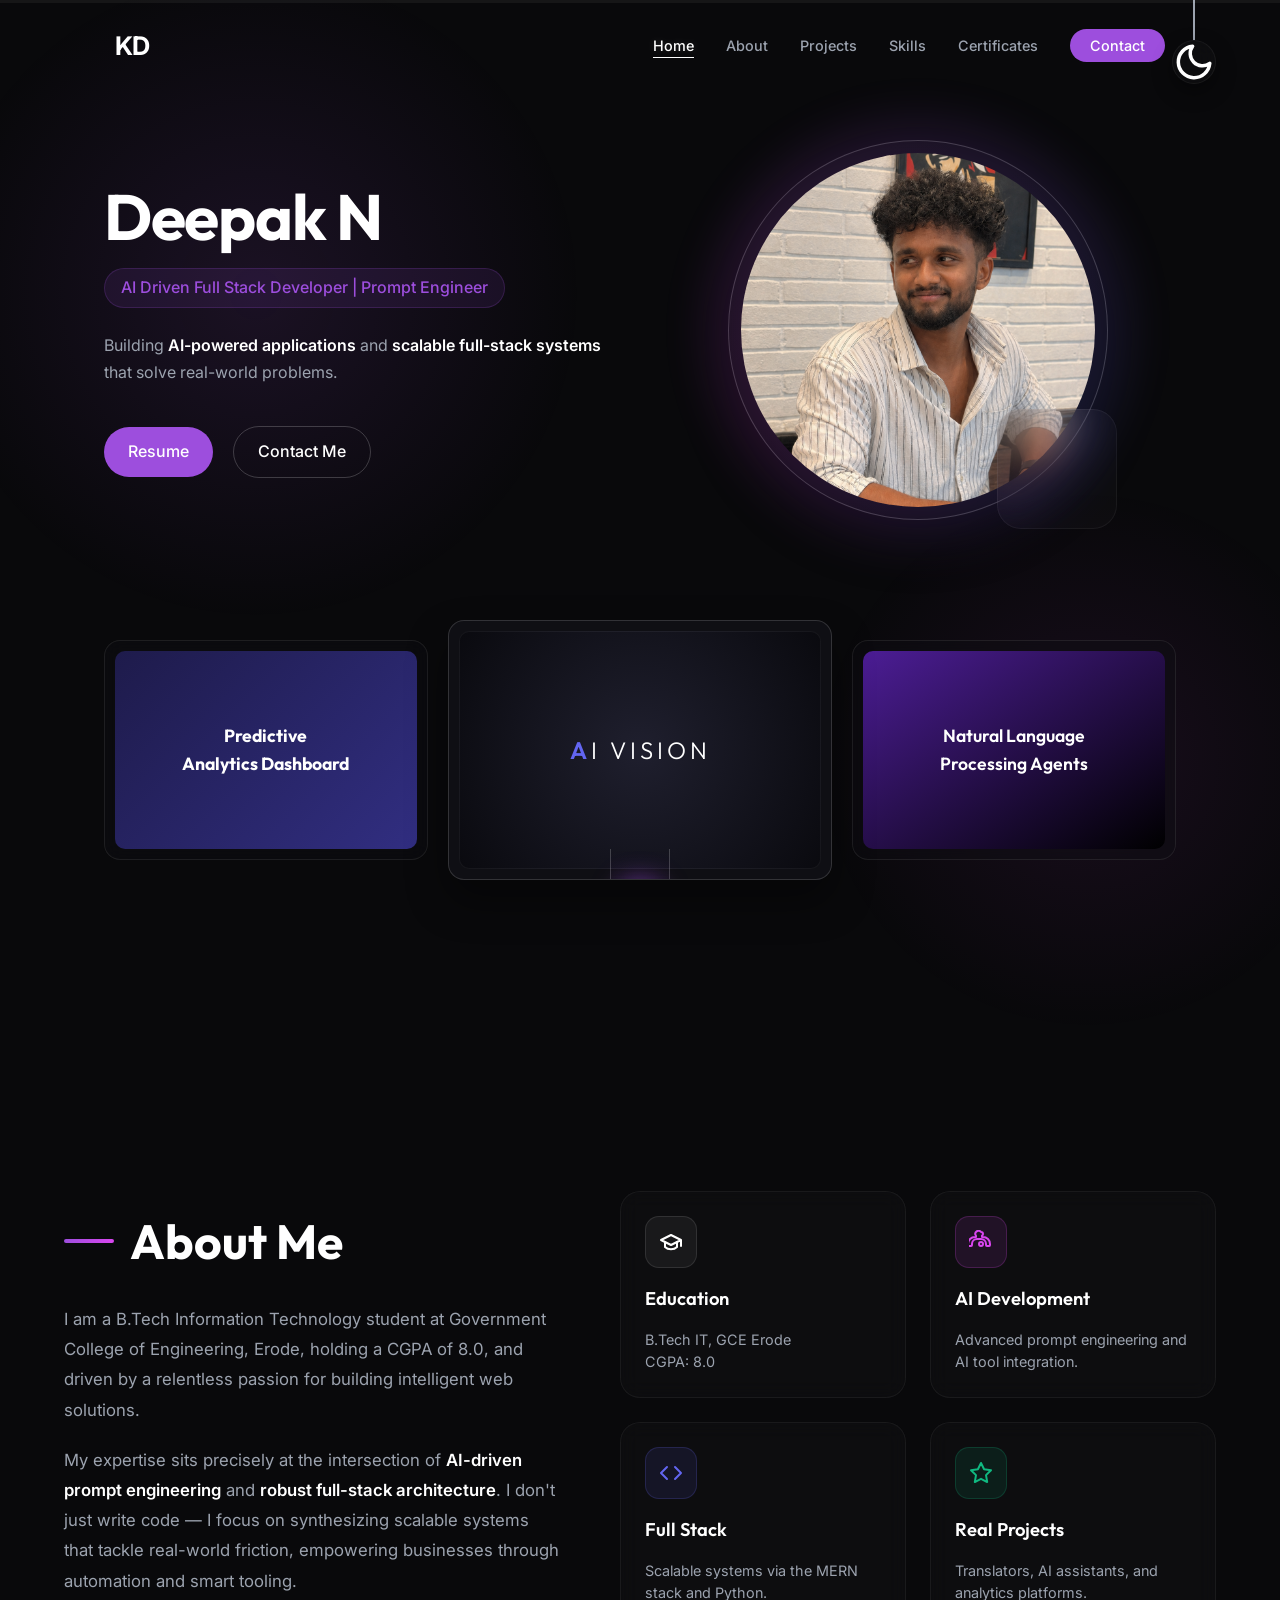
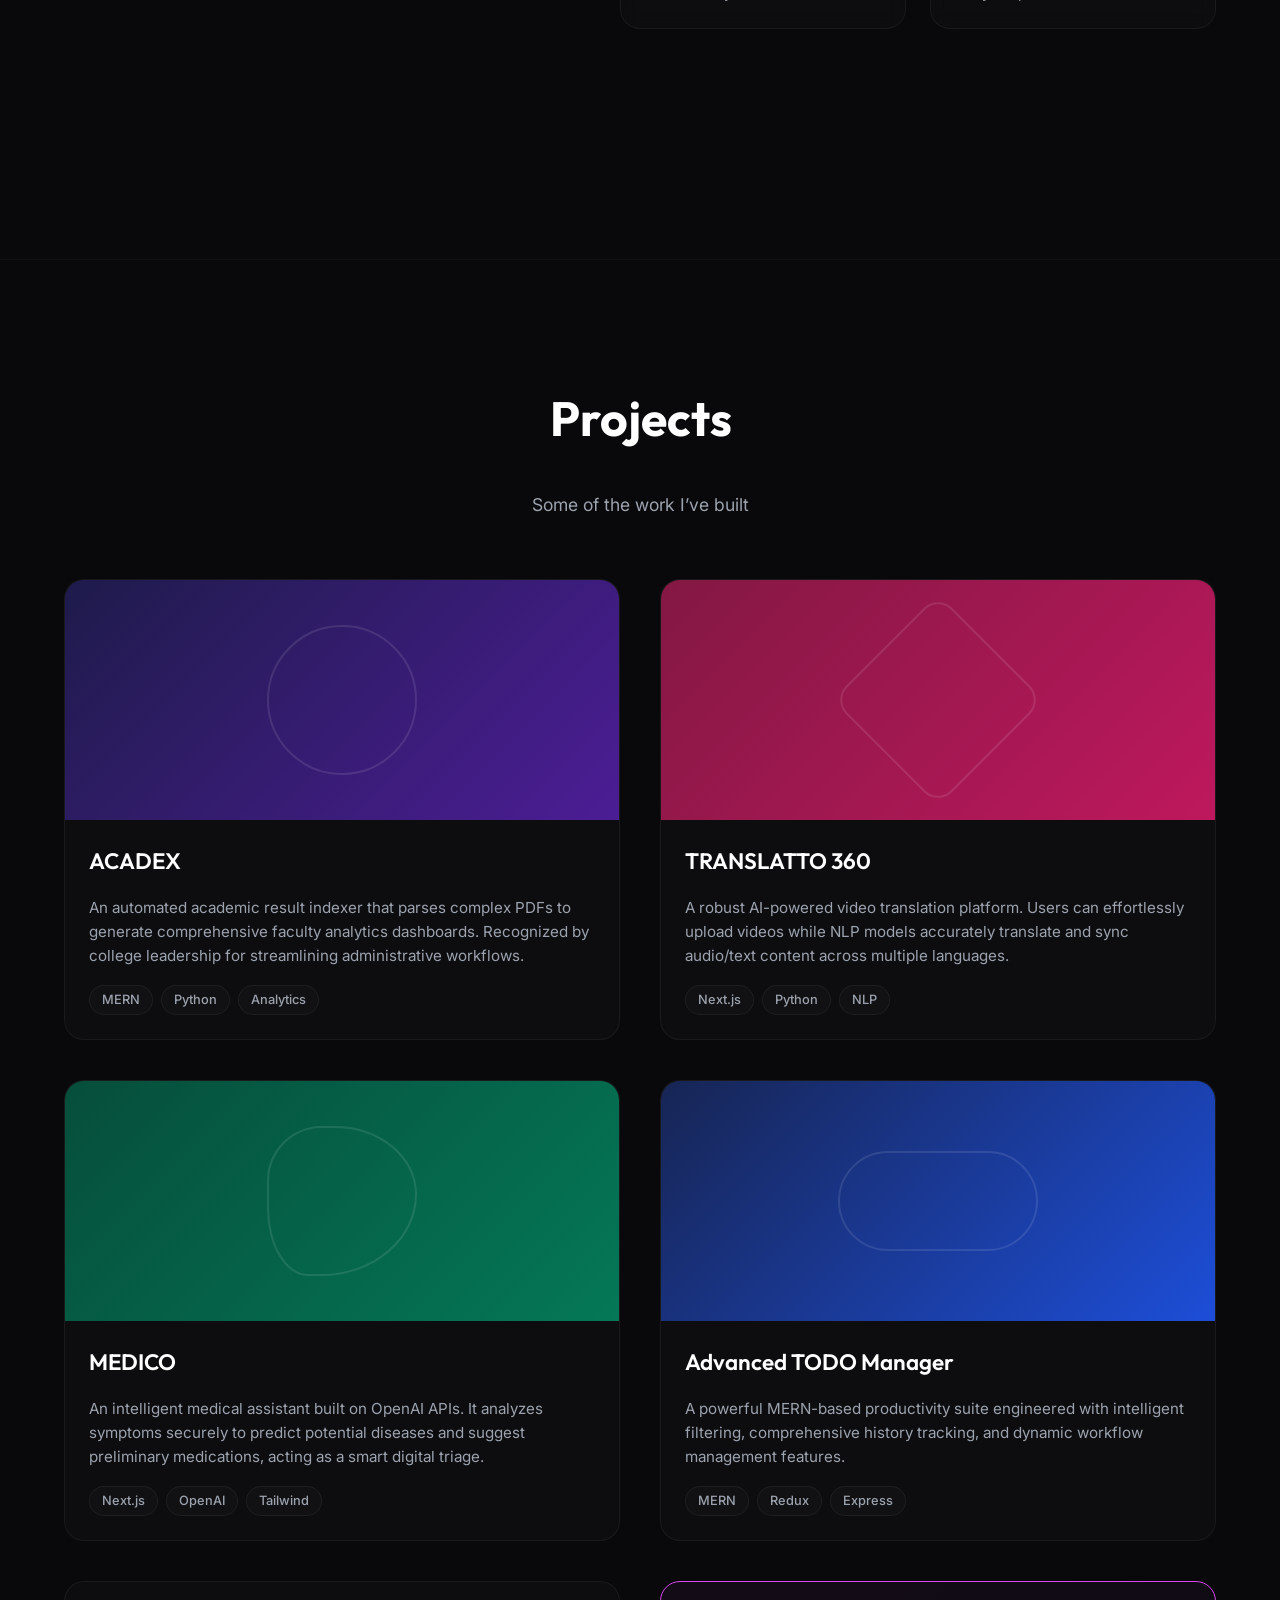
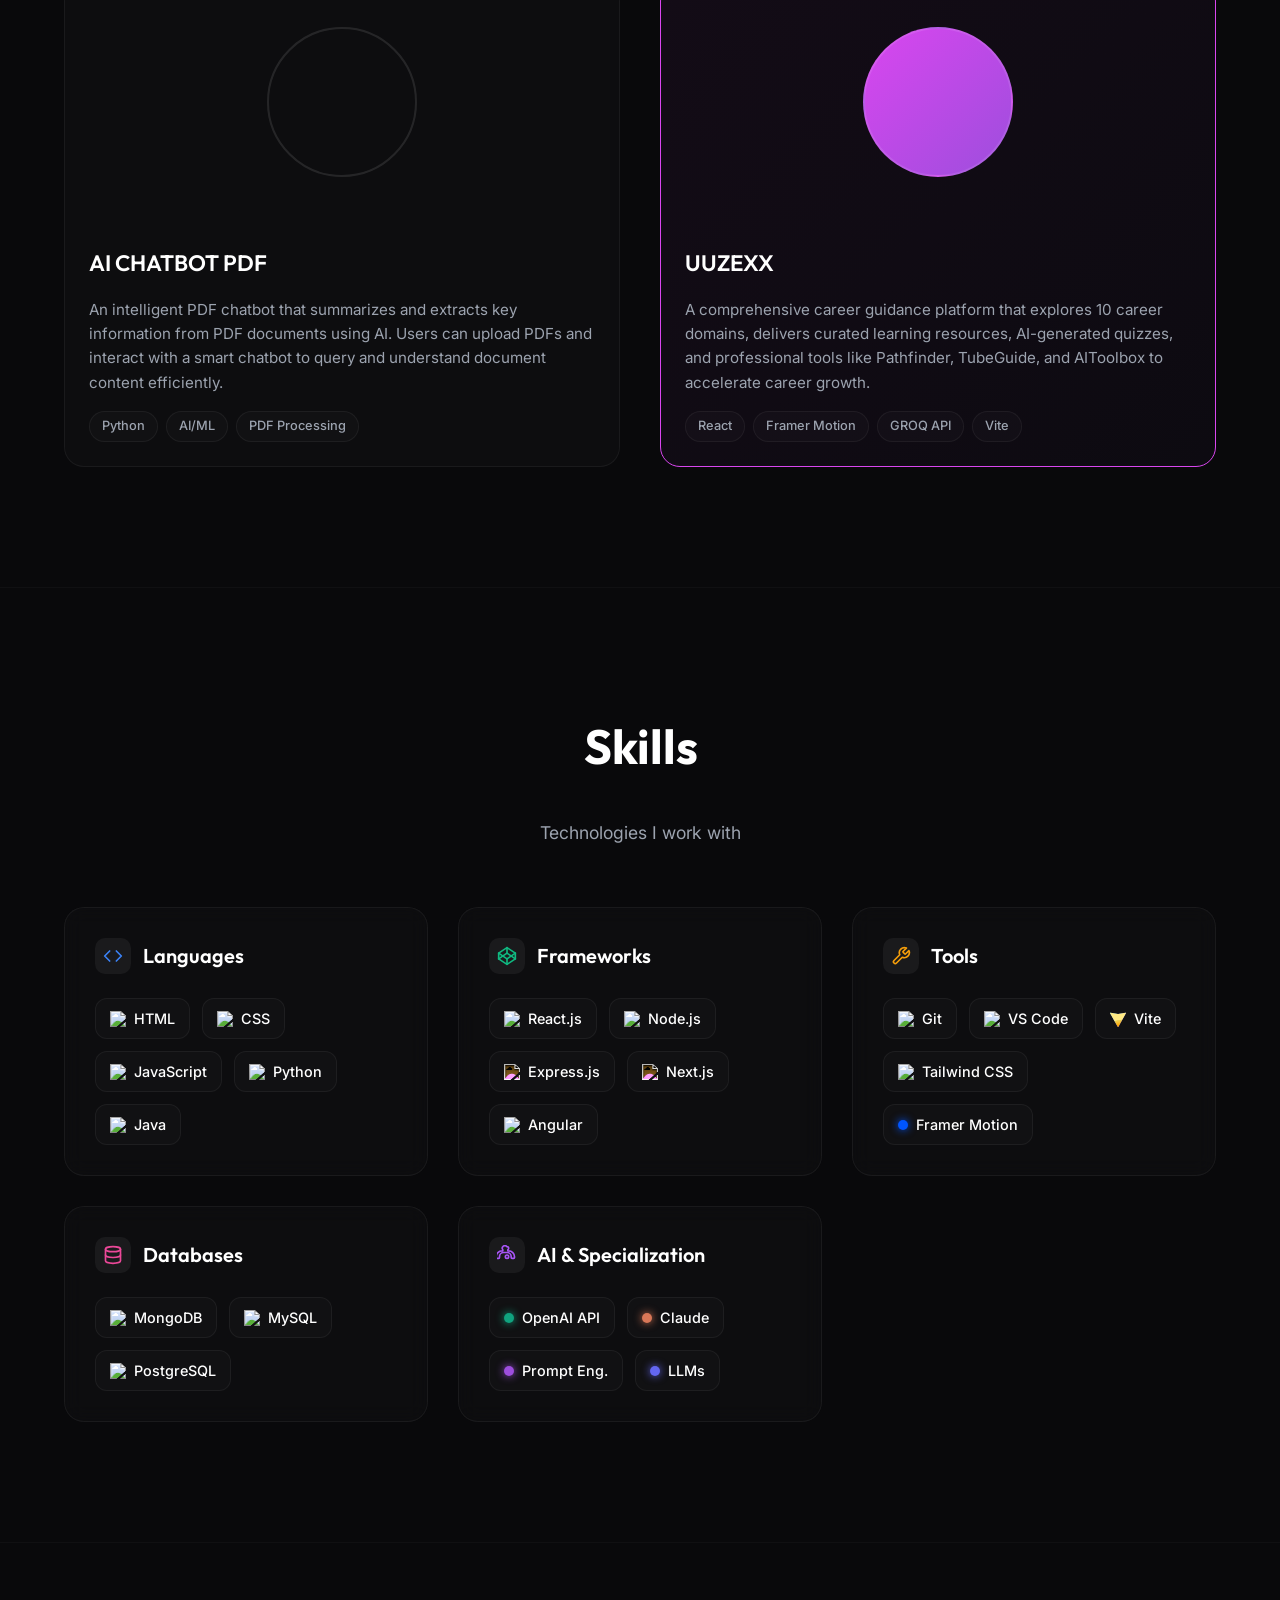
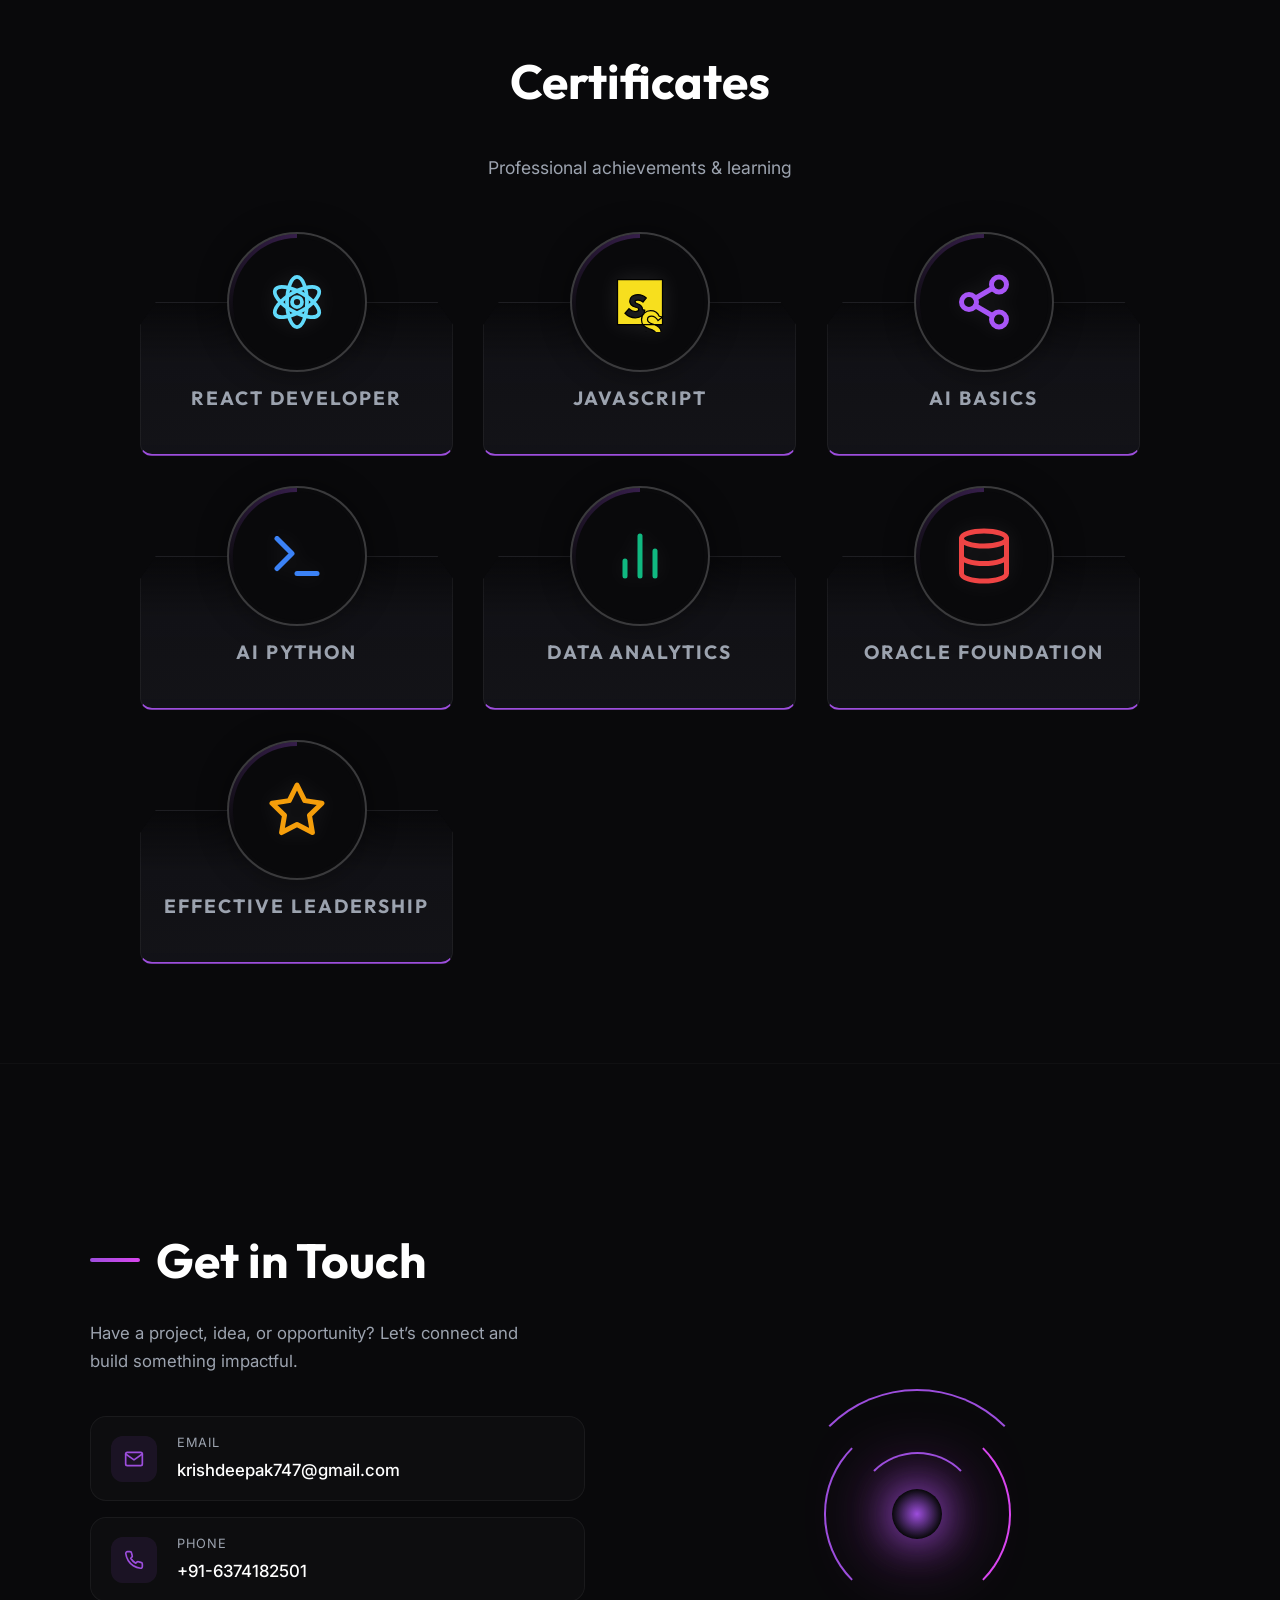
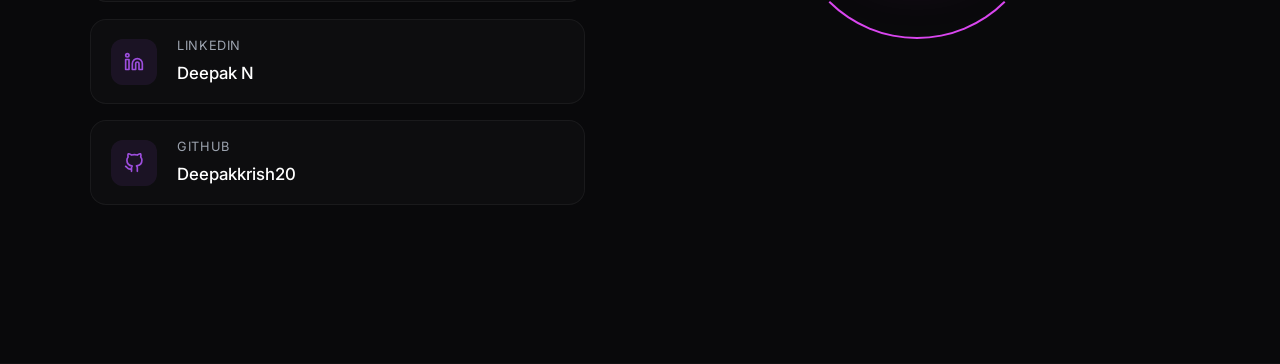
==== commit 1f474142: "updated new project" ====
--- a/index.html
+++ b/index.html
@@ -2585,6 +2585,65 @@
             <span class="tech-pill">MERN</span>
             <span class="tech-pill">Redux</span>
             <span class="tech-pill">Express</span>
+          </div>
+        </div>
+      </div>
+
+      <div class="project-card reveal delay-5">
+        <div class="project-graphic">
+          <div class="abstract-shape"></div>
+          <div class="project-overlay">
+            <a href="https://github.com/Deepakkrish20/pdfchatbot" target="_blank" class="project-btn">
+              <svg width="16" height="16" viewBox="0 0 24 24" fill="none" stroke="currentColor" stroke-width="2"
+                stroke-linecap="round" stroke-linejoin="round">
+                <path
+                  d="M9 19c-5 1.5-5-2.5-7-3m14 6v-3.87a3.37 3.37 0 0 0-.94-2.61c3.14-.35 6.44-1.54 6.44-7A5.44 5.44 0 0 0 20 4.77 5.07 5.07 0 0 0 19.91 1S18.73.65 16 2.48a13.38 13.38 0 0 0-7 0C6.27.65 5.09 1 5.09 1A5.07 5.07 0 0 0 5 4.77a5.44 5.44 0 0 0-1.5 3.78c0 5.42 3.3 6.61 6.44 7A3.37 3.37 0 0 0 9 18.13V22">
+                </path>
+              </svg>
+              View Code
+            </a>
+            <a href="#" class="project-btn" style="background: var(--primary); border-color: var(--primary);">
+              Live Demo
+            </a>
+          </div>
+        </div>
+        <div class="project-info">
+          <h3 class="project-title">AI CHATBOT PDF</h3>
+          <p class="project-desc">An intelligent PDF chatbot that summarizes and extracts key information from PDF documents using AI. Users can upload PDFs and interact with a smart chatbot to query and understand document content efficiently.</p>
+          <div class="tech-stack">
+            <span class="tech-pill">Python</span>
+            <span class="tech-pill">AI/ML</span>
+            <span class="tech-pill">PDF Processing</span>
+          </div>
+        </div>
+      </div>
+
+      <div class="project-card reveal delay-6" style="border: 1.5px solid var(--magenta); background: linear-gradient(135deg, rgba(217, 70, 239, 0.05) 0%, rgba(157, 78, 221, 0.03) 100%);">
+        <div class="project-graphic">
+          <div class="abstract-shape" style="background: linear-gradient(135deg, var(--magenta), var(--primary));"></div>
+          <div class="project-overlay">
+            <a href="https://github.com/Deepakkrish20/uuzexx" target="_blank" class="project-btn">
+              <svg width="16" height="16" viewBox="0 0 24 24" fill="none" stroke="currentColor" stroke-width="2"
+                stroke-linecap="round" stroke-linejoin="round">
+                <path
+                  d="M9 19c-5 1.5-5-2.5-7-3m14 6v-3.87a3.37 3.37 0 0 0-.94-2.61c3.14-.35 6.44-1.54 6.44-7A5.44 5.44 0 0 0 20 4.77 5.07 5.07 0 0 0 19.91 1S18.73.65 16 2.48a13.38 13.38 0 0 0-7 0C6.27.65 5.09 1 5.09 1A5.07 5.07 0 0 0 5 4.77a5.44 5.44 0 0 0-1.5 3.78c0 5.42 3.3 6.61 6.44 7A3.37 3.37 0 0 0 9 18.13V22">
+                </path>
+              </svg>
+              View Code
+            </a>
+            <a href="#" class="project-btn" style="background: var(--magenta); border-color: var(--magenta);">
+              Live Demo
+            </a>
+          </div>
+        </div>
+        <div class="project-info">
+          <h3 class="project-title">UUZEXX</h3>
+          <p class="project-desc">A comprehensive career guidance platform that explores 10 career domains, delivers curated learning resources, AI-generated quizzes, and professional tools like Pathfinder, TubeGuide, and AIToolbox to accelerate career growth.</p>
+          <div class="tech-stack">
+            <span class="tech-pill">React</span>
+            <span class="tech-pill">Framer Motion</span>
+            <span class="tech-pill">GROQ API</span>
+            <span class="tech-pill">Vite</span>
           </div>
         </div>
       </div>
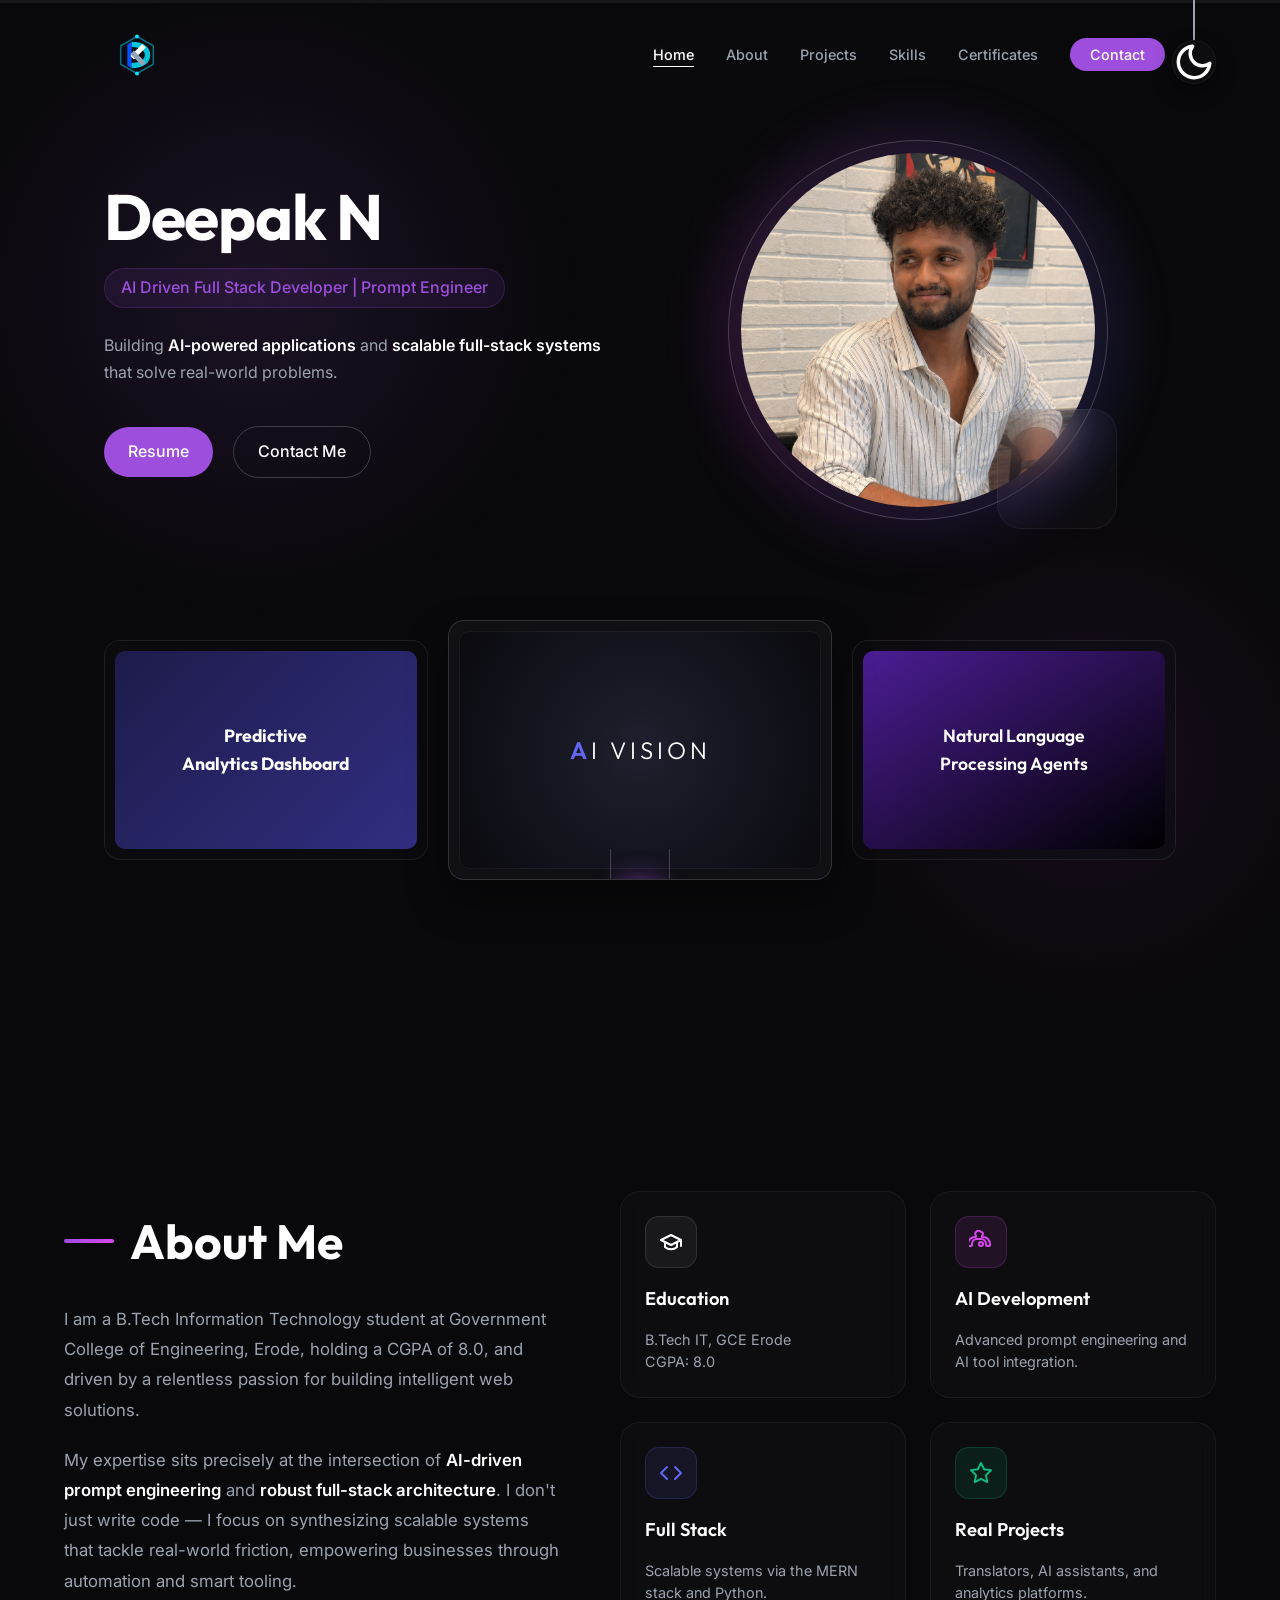
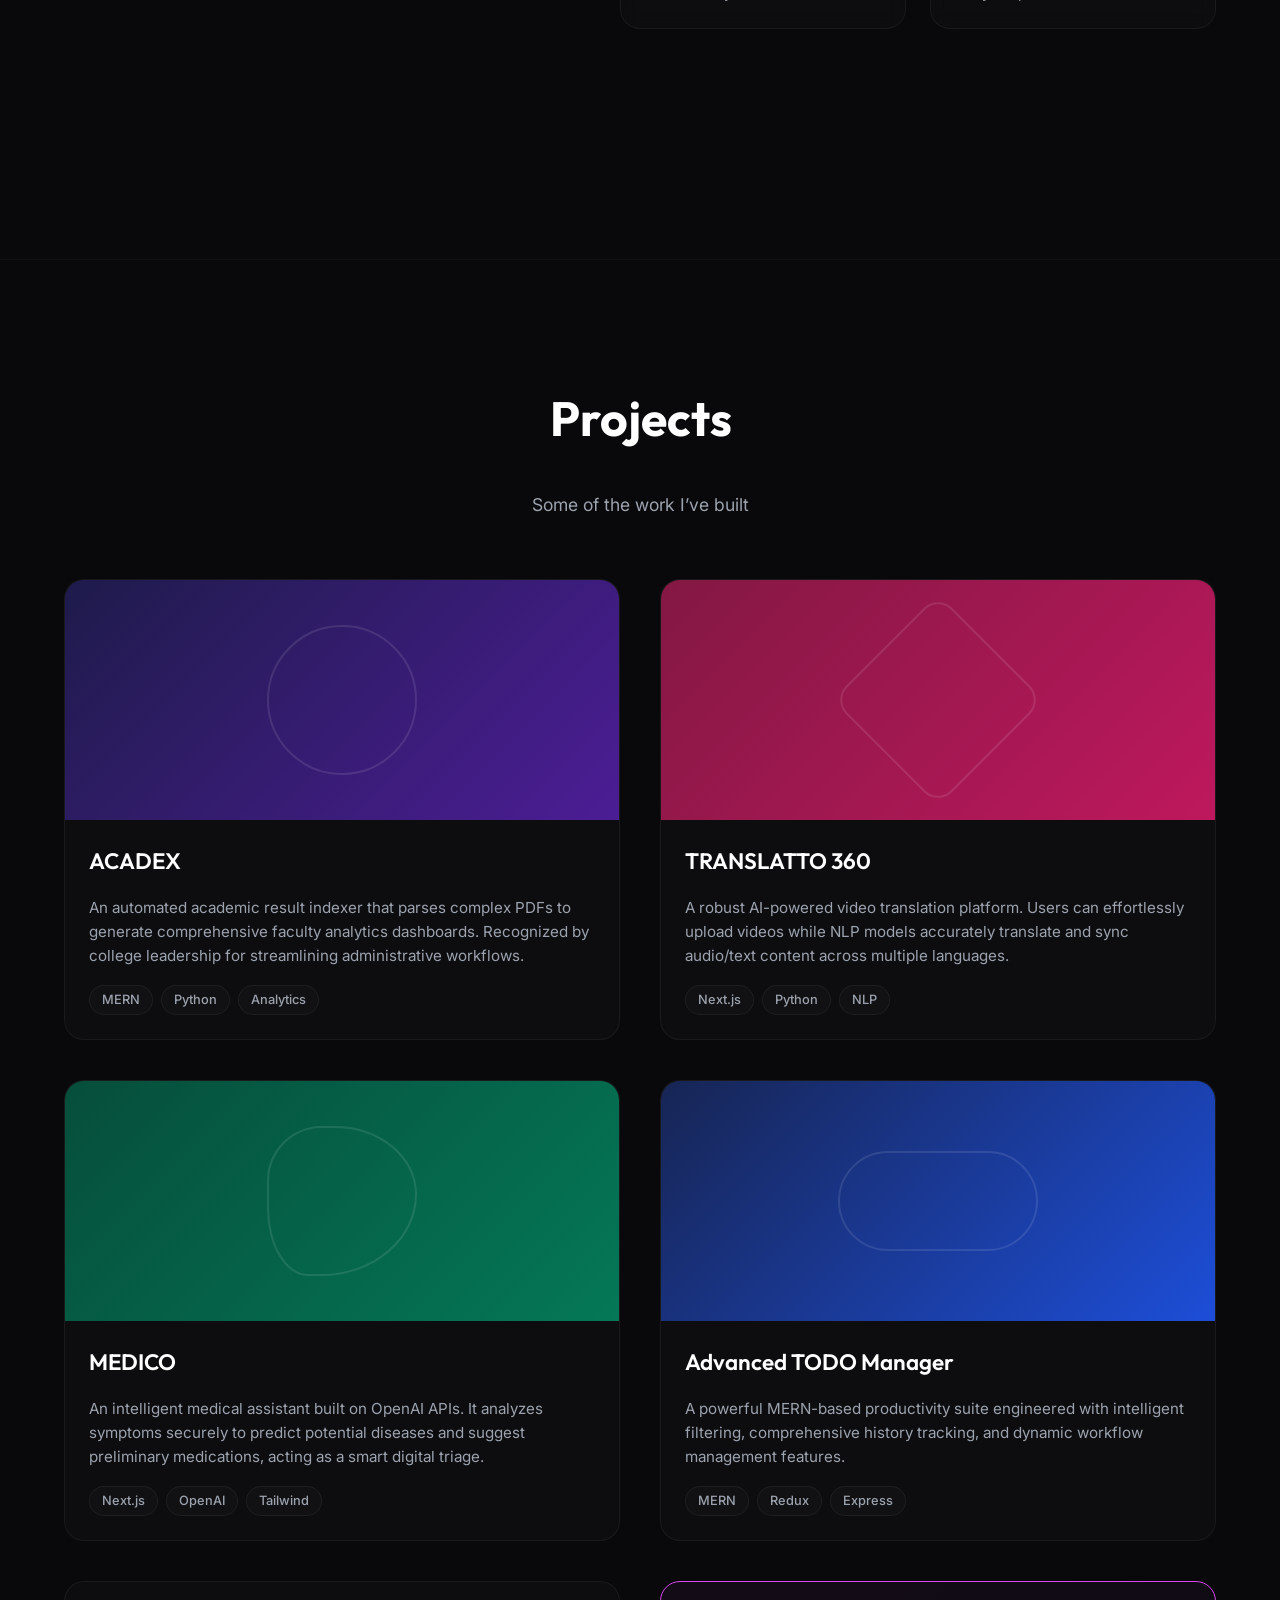
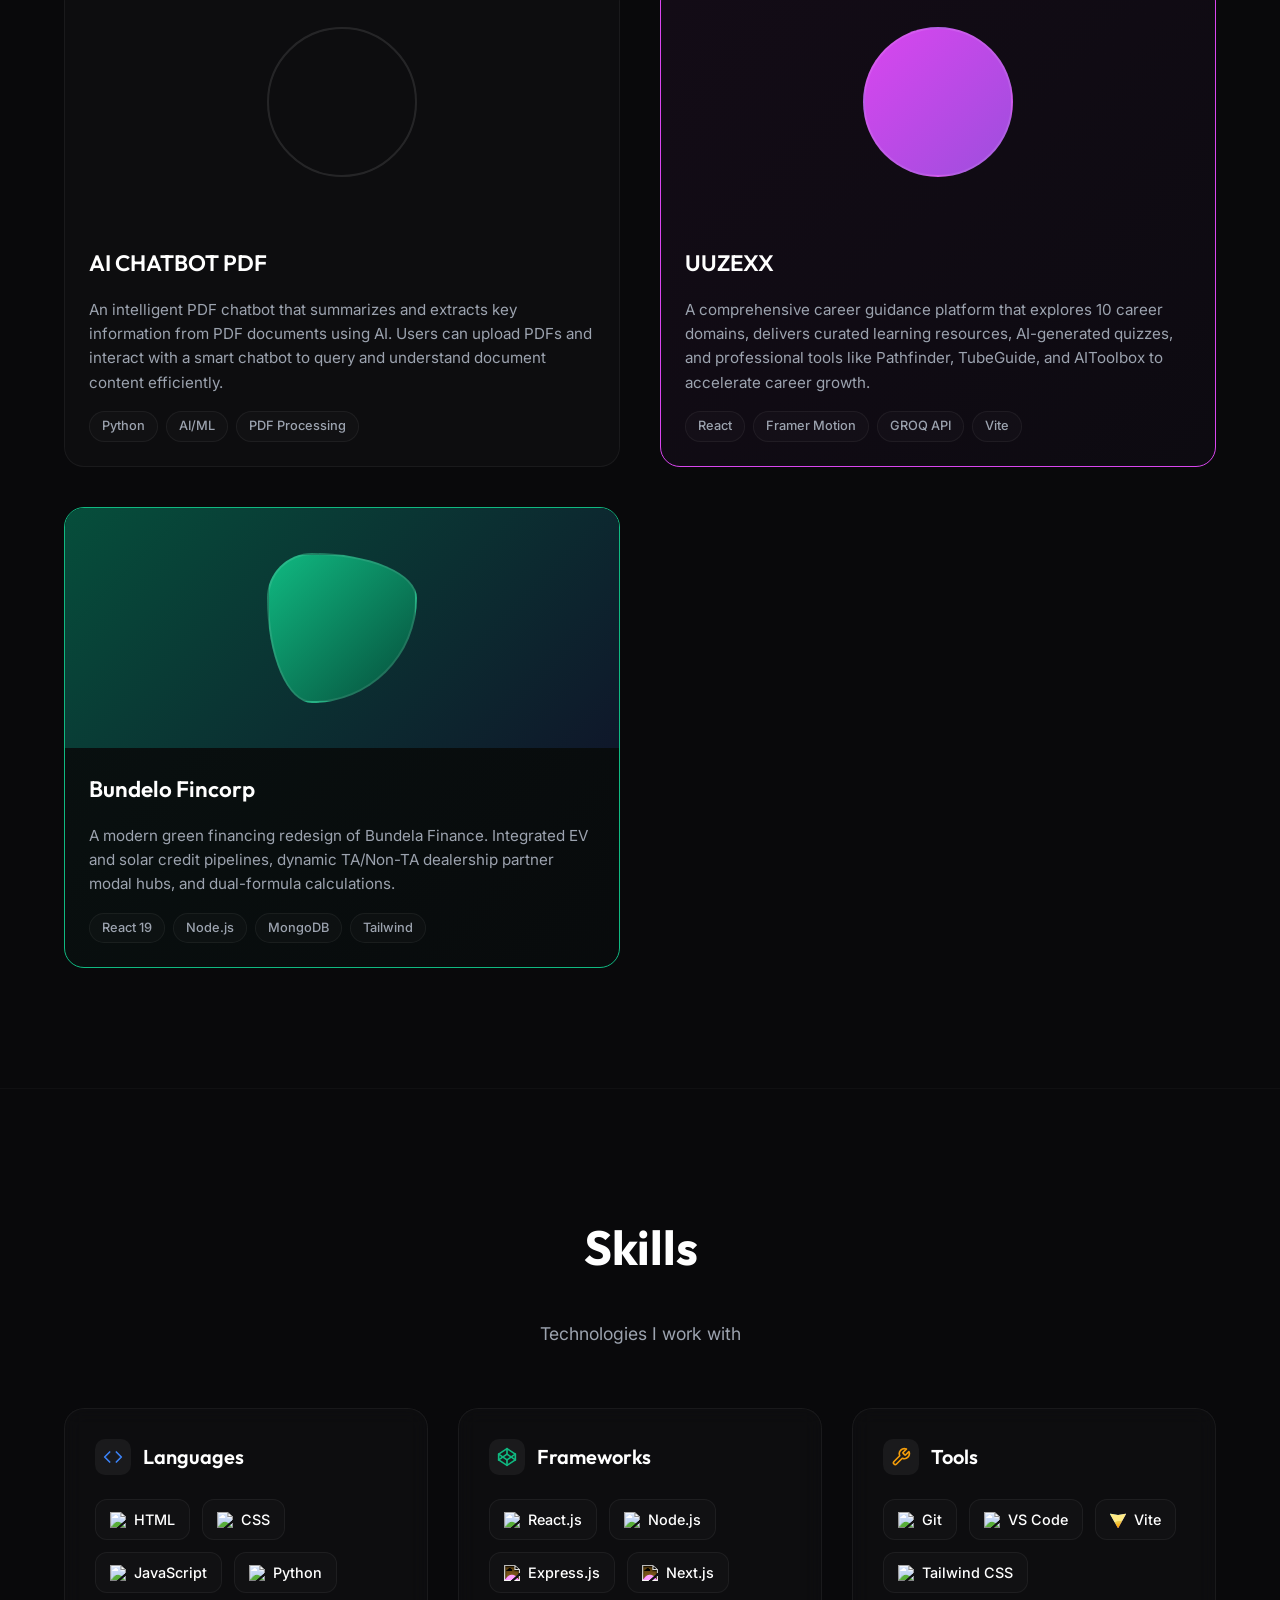
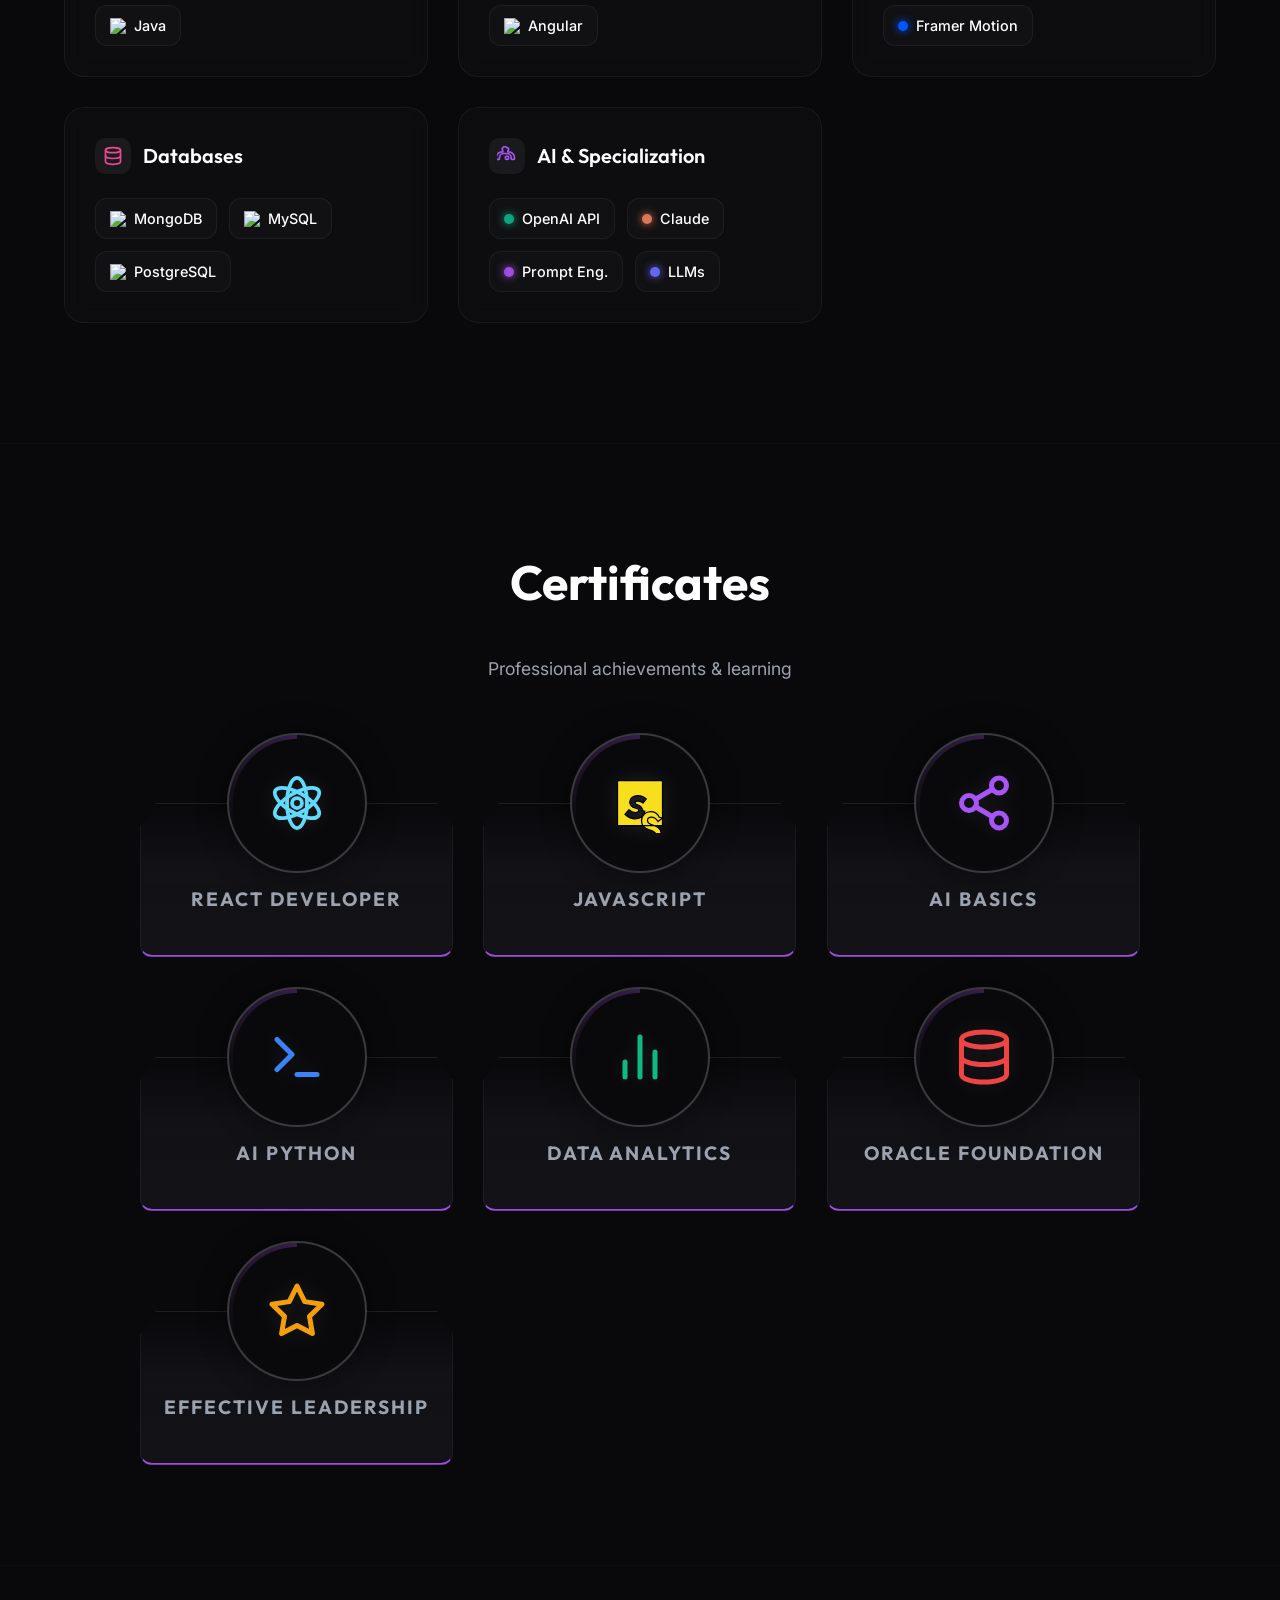
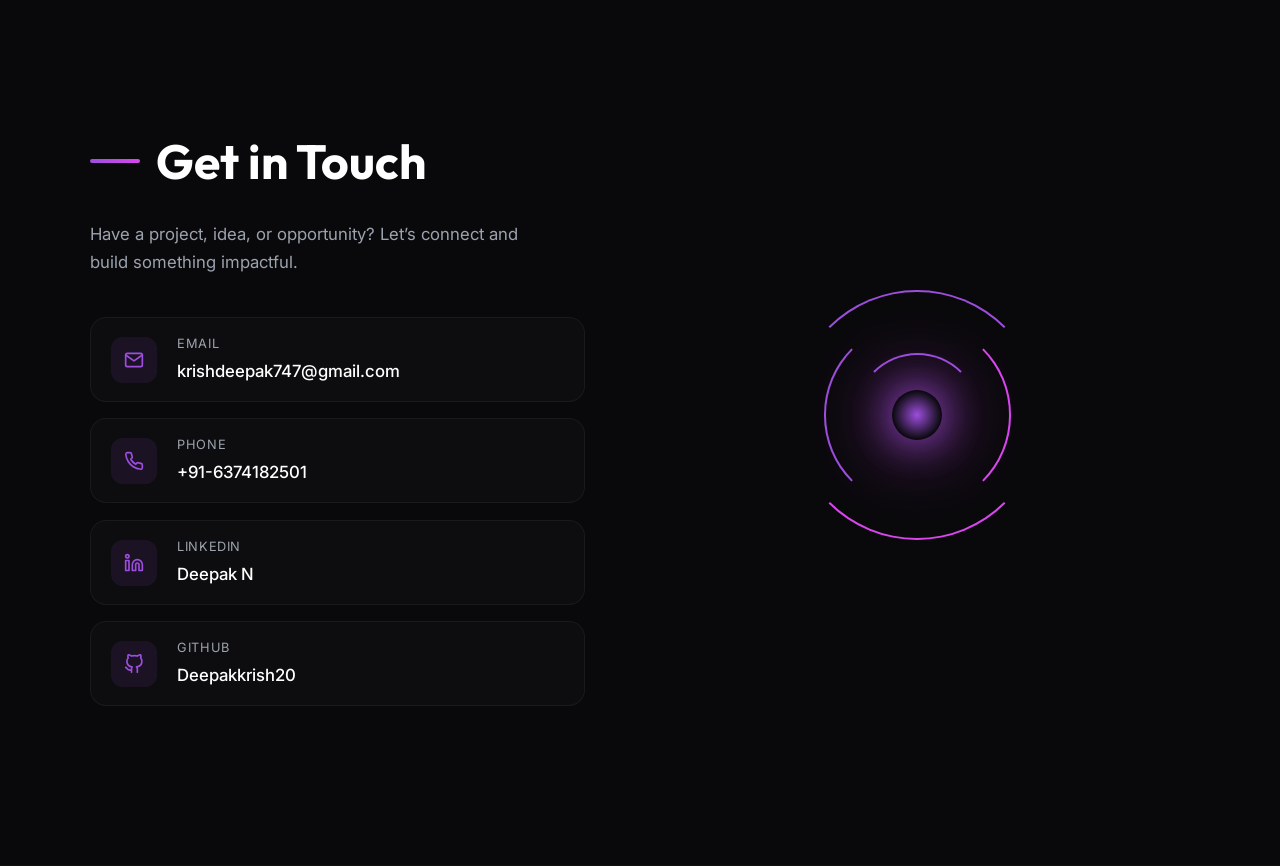
==== commit f64535c0: "added logo and bundelo project successfully" ====
--- a/index.html
+++ b/index.html
@@ -6,7 +6,7 @@
   <meta name="viewport" content="width=device-width, initial-scale=1.0">
   <title>Deepak - AI Developer</title>
   <link rel="icon" type="image/svg+xml"
-    href="data:image/svg+xml,<svg xmlns='http://www.w3.org/2000/svg' viewBox='0 0 100 100'><rect width='100' height='100' rx='20' fill='%236366f1'/><text x='50' y='68' font-family='Arial, sans-serif' font-size='55' font-weight='bold' fill='white' text-anchor='middle'>KD</text></svg>">
+    href="data:image/svg+xml,<svg xmlns='http://www.w3.org/2000/svg' viewBox='0 0 100 100'><rect width='100' height='100' rx='22' fill='%2309090b'/><polygon points='50,8 87,29 87,71 50,92 13,71 13,29' stroke='%2300e5ff' stroke-width='3.5' fill='none' stroke-linejoin='round' opacity='0.45'/><path d='M 28 26 L 38 20 L 38 80 L 28 74 Z' fill='%230052FF'/><circle cx='50' cy='8' r='4.5' fill='%2300e5ff'/><circle cx='50' cy='92' r='4.5' fill='%2300e5ff'/><path d='M 38 20 C 65 20, 80 32, 80 50 C 80 68, 65 80, 38 80 L 38 68 C 58 68, 68 59, 68 50 C 68 41, 58 32, 38 32 Z' fill='%2300e5ff' fill-opacity='0.85'/><path d='M 35 52 L 62 25 L 70 33 L 43 60 Z' fill='%23ffffff'/><path d='M 43 40 L 70 67 L 62 75 L 35 48 Z' fill='%23e2e8f0'/></svg>">
   <link
     href="https://fonts.googleapis.com/css2?family=Outfit:wght@400;500;600;700&family=Inter:wght@400;500;600&display=swap"
     rel="stylesheet">
@@ -50,6 +50,12 @@
       --input-bg: rgba(9, 9, 11, 0.6);
       --input-focus: rgba(9, 9, 11, 0.8);
       --form-success-bg: rgba(9, 9, 11, 0.95);
+
+      /* Brand Logo Responsive Colors */
+      --logo-primary: #0052ff;
+      --logo-secondary: #00e5ff;
+      --logo-accent: #ffffff;
+      --logo-muted: #94a3b8;
     }
 
     [data-theme="light"] {
@@ -85,6 +91,12 @@
       --input-border: #e5e7eb;
       --input-focus: #f1f5f9;
       --form-success-bg: rgba(255, 255, 255, 0.95);
+
+      /* Brand Logo Responsive Colors */
+      --logo-primary: #0052ff;
+      --logo-secondary: #00b4d8;
+      --logo-accent: #1a1a1a;
+      --logo-muted: #475569;
     }
 
     body {
@@ -299,9 +311,23 @@
 
     .brand {
       display: flex;
-      flex-direction: column;
-      justify-content: center;
+      align-items: center;
       line-height: 1;
+    }
+
+    .brand-logo-link {
+      display: flex;
+      align-items: center;
+      gap: 12px;
+      text-decoration: none;
+    }
+
+    .brand-logo-svg {
+      transition: transform 0.4s cubic-bezier(0.16, 1, 0.3, 1);
+    }
+
+    .brand-logo-link:hover .brand-logo-svg {
+      transform: scale(1.1) rotate(5deg);
     }
 
     .brand .name {
@@ -309,6 +335,11 @@
       font-weight: 700;
       color: var(--text-main);
       letter-spacing: -0.02em;
+      transition: color 0.3s ease;
+    }
+
+    .brand-logo-link:hover .name {
+      color: var(--primary);
     }
 
     .nav-links {
@@ -980,16 +1011,14 @@
       border: 1px solid var(--glass-border);
       border-radius: 20px;
       overflow: hidden;
-      transition: all 0.4s cubic-bezier(0.16, 1, 0.3, 1);
+      transition: all 0.5s cubic-bezier(0.16, 1, 0.3, 1);
       display: flex;
       flex-direction: column;
       position: relative;
     }
 
     .project-card:hover {
-      transform: translateY(-8px) scale(1.01);
-      box-shadow: 0 20px 40px var(--card-shadow);
-      border-color: var(--glass-border-hover);
+      transform: translateY(-8px) scale(1.02);
       background: var(--glass-bg-hover);
     }
 
@@ -1026,6 +1055,20 @@
       height: 150px;
       border: 2px solid rgba(255, 255, 255, 0.1);
       border-radius: 50%;
+      transition: transform 0.8s cubic-bezier(0.16, 1, 0.3, 1), border-color 0.8s ease, background-color 0.8s ease;
+    }
+
+    .project-card:hover .abstract-shape {
+      transform: scale(1.2) rotate(15deg);
+      border-color: rgba(255, 255, 255, 0.25);
+    }
+
+    .project-card:nth-child(2):hover .abstract-shape {
+      transform: scale(1.2) rotate(60deg);
+    }
+
+    .project-card:nth-child(3):hover .abstract-shape {
+      transform: scale(1.2) rotate(-15deg);
     }
 
     .project-card:nth-child(2) .abstract-shape {
@@ -1131,6 +1174,64 @@
       display: flex;
       justify-content: space-between;
       align-items: center;
+      transition: color 0.4s ease;
+    }
+
+    /* Card-specific hover glows and color changes */
+    .project-card:nth-child(1):hover {
+      border-color: #6366f1 !important;
+      box-shadow: 0 20px 40px rgba(99, 102, 241, 0.2);
+    }
+    .project-card:nth-child(1):hover .project-title {
+      color: #6366f1;
+    }
+
+    .project-card:nth-child(2):hover {
+      border-color: #be185d !important;
+      box-shadow: 0 20px 40px rgba(190, 24, 93, 0.2);
+    }
+    .project-card:nth-child(2):hover .project-title {
+      color: #be185d;
+    }
+
+    .project-card:nth-child(3):hover {
+      border-color: #10b981 !important;
+      box-shadow: 0 20px 40px rgba(16, 185, 129, 0.2);
+    }
+    .project-card:nth-child(3):hover .project-title {
+      color: #10b981;
+    }
+
+    .project-card:nth-child(4):hover {
+      border-color: #3b82f6 !important;
+      box-shadow: 0 20px 40px rgba(59, 130, 246, 0.2);
+    }
+    .project-card:nth-child(4):hover .project-title {
+      color: #3b82f6;
+    }
+
+    .project-card:nth-child(5):hover {
+      border-color: #8b5cf6 !important;
+      box-shadow: 0 20px 40px rgba(139, 92, 246, 0.2);
+    }
+    .project-card:nth-child(5):hover .project-title {
+      color: #8b5cf6;
+    }
+
+    .project-card:nth-child(6):hover {
+      border-color: var(--magenta) !important;
+      box-shadow: 0 20px 40px rgba(217, 70, 239, 0.2);
+    }
+    .project-card:nth-child(6):hover .project-title {
+      color: var(--magenta);
+    }
+
+    .project-card:nth-child(7):hover {
+      border-color: #10b981 !important;
+      box-shadow: 0 20px 40px rgba(16, 185, 129, 0.2);
+    }
+    .project-card:nth-child(7):hover .project-title {
+      color: #10b981;
     }
 
     .project-desc {
@@ -1154,6 +1255,18 @@
       font-size: 0.8rem;
       color: var(--text-muted);
       font-weight: 500;
+    }
+
+
+
+    [data-theme="light"] .api-payload-code {
+      background: rgba(0, 0, 0, 0.04);
+      color: var(--text-main);
+    }
+
+    .api-status-badge {
+      color: #10b981;
+      font-weight: 600;
     }
 
     /* =========================================
@@ -2326,7 +2439,28 @@
   <div class="navbar-wrapper">
     <header id="header">
       <div class="brand">
-        <span class="name">KD</span>
+        <a href="#home" class="brand-logo-link" aria-label="Home">
+          <svg class="brand-logo-svg" width="44" height="44" viewBox="0 0 100 100" fill="none" xmlns="http://www.w3.org/2000/svg">
+            <!-- Hexagon Outline Container -->
+            <polygon points="50,8 87,29 87,71 50,92 13,71 13,29" stroke="var(--logo-secondary)" stroke-width="3.5" fill="none" stroke-linejoin="round" opacity="0.45"/>
+            
+            <!-- Left Stem Pillar (Isometric) -->
+            <path d="M 28 26 L 38 20 L 38 80 L 28 74 Z" fill="var(--logo-primary)" />
+            
+            <!-- Floating Energy Nodes on Hexagon Vertices -->
+            <circle cx="50" cy="8" r="4.5" fill="var(--logo-secondary)" />
+            <circle cx="50" cy="92" r="4.5" fill="var(--logo-secondary)" />
+            
+            <!-- Outer D-Loop -->
+            <path d="M 38 20 C 65 20, 80 32, 80 50 C 80 68, 65 80, 38 80 L 38 68 C 58 68, 68 59, 68 50 C 68 41, 58 32, 38 32 Z" fill="var(--logo-secondary)" fill-opacity="0.85" />
+            
+            <!-- K Upper Diagonal (overlaps D Top Curve) -->
+            <path d="M 35 52 L 62 25 L 70 33 L 43 60 Z" fill="var(--logo-accent)" />
+            
+            <!-- K Lower Diagonal (overlaps D Bottom Curve) -->
+            <path d="M 43 40 L 70 67 L 62 75 L 35 48 Z" fill="var(--logo-muted)" />
+          </svg>
+        </a>
       </div>
 
       <ul class="nav-links" id="navLinks">
@@ -2644,6 +2778,36 @@
             <span class="tech-pill">Framer Motion</span>
             <span class="tech-pill">GROQ API</span>
             <span class="tech-pill">Vite</span>
+          </div>
+        </div>
+      </div>
+
+      <div class="project-card reveal delay-3" style="border: 1.5px solid #10b981; background: linear-gradient(135deg, rgba(16, 185, 129, 0.05) 0%, rgba(6, 78, 59, 0.03) 100%);">
+        <div class="project-graphic" style="background: linear-gradient(135deg, #064e3b, #0f172a);">
+          <div class="abstract-shape" style="background: linear-gradient(135deg, #10b981, #064e3b); border-radius: 30% 70% 70% 30% / 30% 30% 70% 70%;"></div>
+          <div class="project-overlay">
+            <a href="#" class="project-btn">
+              <svg width="16" height="16" viewBox="0 0 24 24" fill="none" stroke="currentColor" stroke-width="2"
+                stroke-linecap="round" stroke-linejoin="round">
+                <path
+                  d="M9 19c-5 1.5-5-2.5-7-3m14 6v-3.87a3.37 3.37 0 0 0-.94-2.61c3.14-.35 6.44-1.54 6.44-7A5.44 5.44 0 0 0 20 4.77 5.07 5.07 0 0 0 19.91 1S18.73.65 16 2.48a13.38 13.38 0 0 0-7 0C6.27.65 5.09 1 5.09 1A5.07 5.07 0 0 0 5 4.77a5.44 5.44 0 0 0-1.5 3.78c0 5.42 3.3 6.61 6.44 7A3.37 3.37 0 0 0 9 18.13V22">
+                </path>
+              </svg>
+              View Code
+            </a>
+            <a href="#" class="project-btn" style="background: #10b981; border-color: #10b981;">
+              Live Demo
+            </a>
+          </div>
+        </div>
+        <div class="project-info">
+          <h3 class="project-title">Bundelo Fincorp</h3>
+          <p class="project-desc">A modern green financing redesign of Bundela Finance. Integrated EV and solar credit pipelines, dynamic TA/Non-TA dealership partner modal hubs, and dual-formula calculations.</p>
+          <div class="tech-stack">
+            <span class="tech-pill">React 19</span>
+            <span class="tech-pill">Node.js</span>
+            <span class="tech-pill">MongoDB</span>
+            <span class="tech-pill">Tailwind</span>
           </div>
         </div>
       </div>
@@ -3179,11 +3343,8 @@
             header.classList.remove('scrolled');
           }
 
-          if (scrollTop > lastScrollY && scrollTop > 100) {
-            navbarWrapper.classList.add('nav-hidden');
-          } else {
-            navbarWrapper.classList.remove('nav-hidden');
-          }
+          // Navbar visibility logic: Keep always visible as requested
+          navbarWrapper.classList.remove('nav-hidden');
           lastScrollY = scrollTop;
 
           glow1.style.transform = `translateY(${scrollTop * 0.15}px)`;
@@ -3327,6 +3488,8 @@
         }
       });
     }
+
+
   </script>
 
 </body>
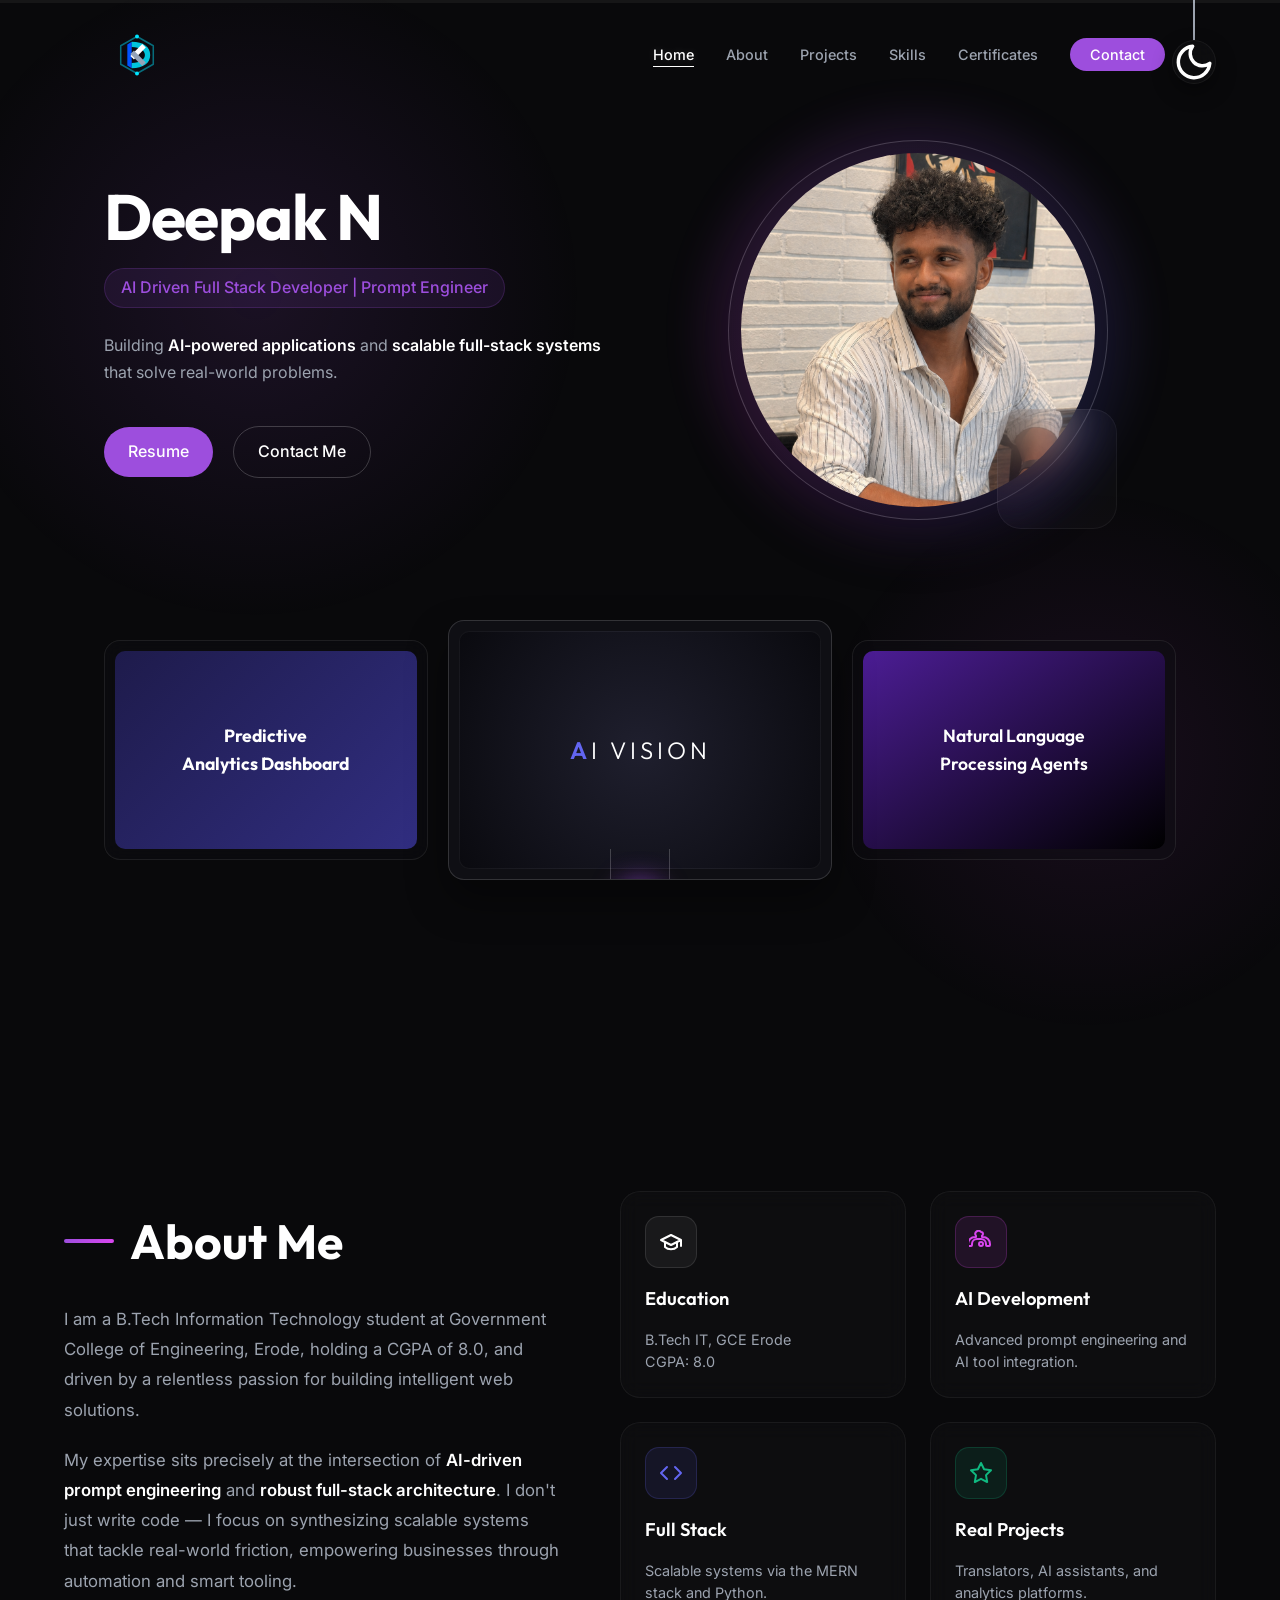
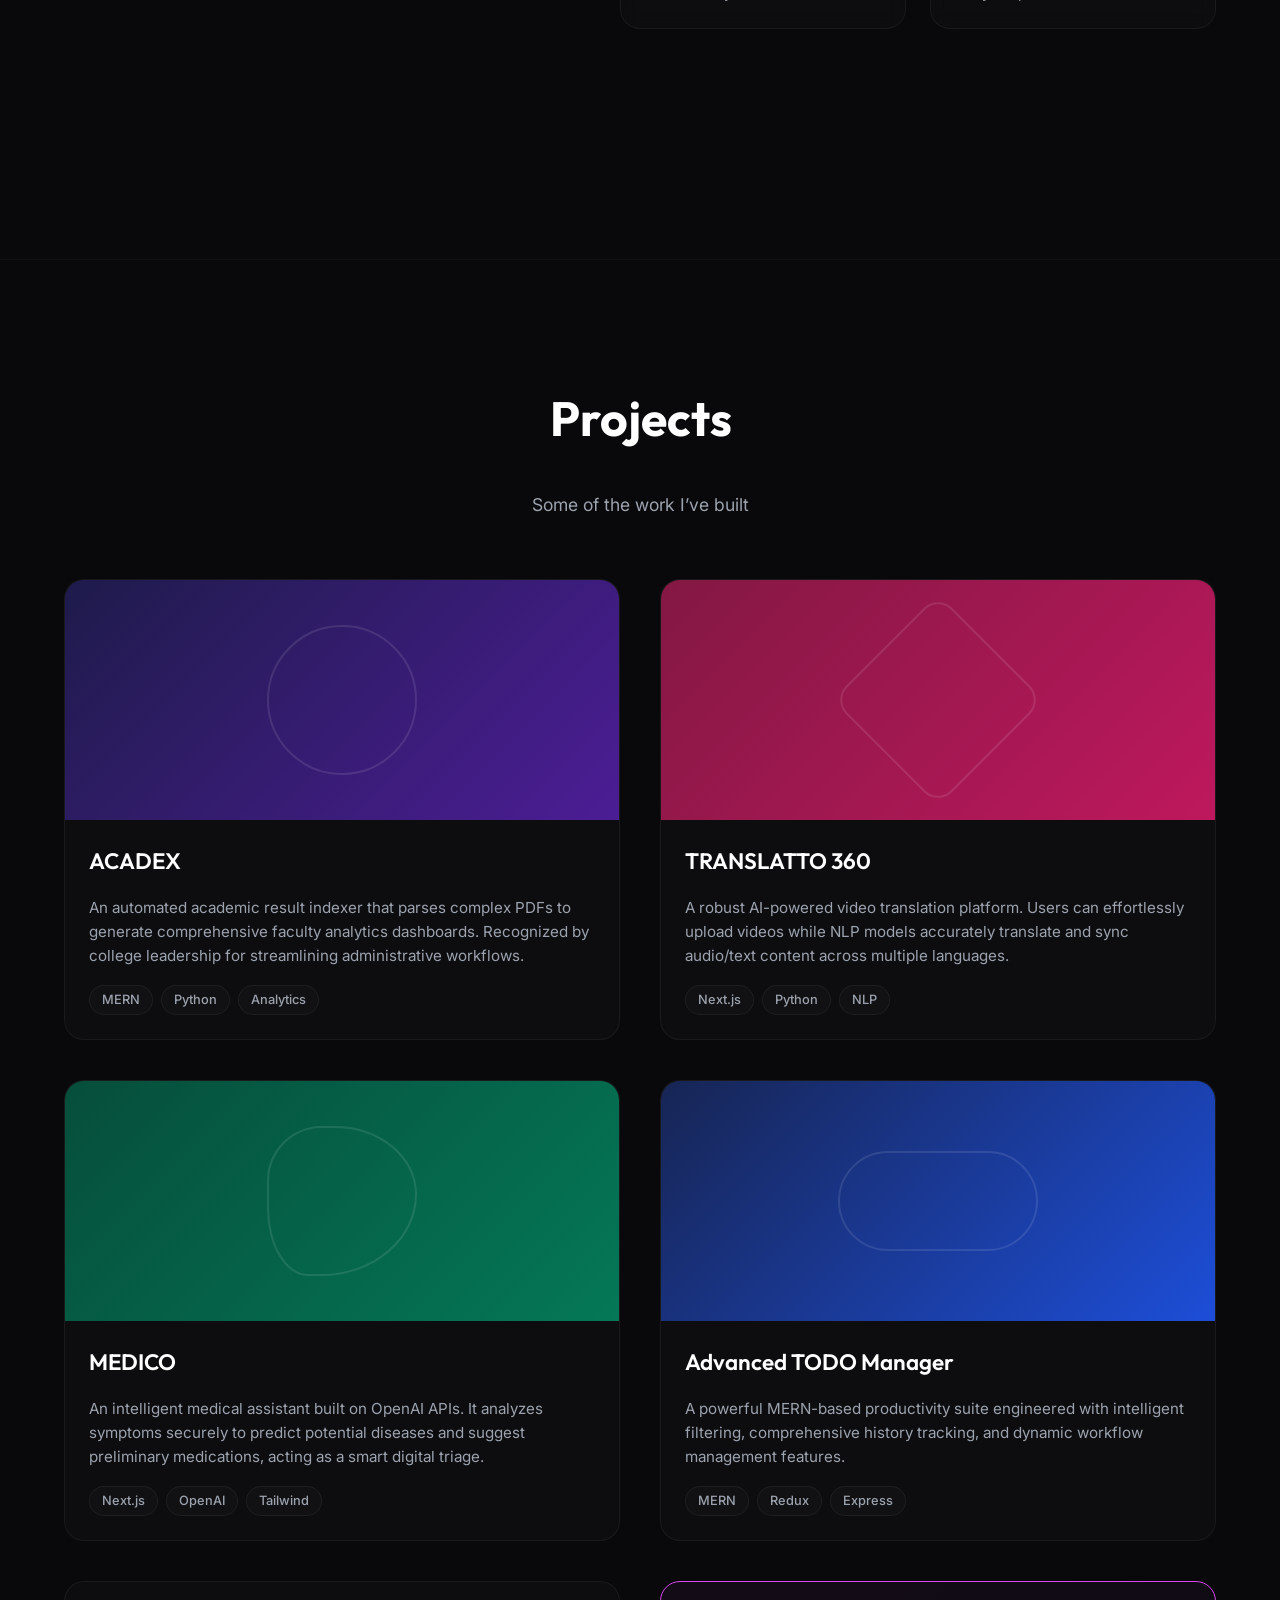
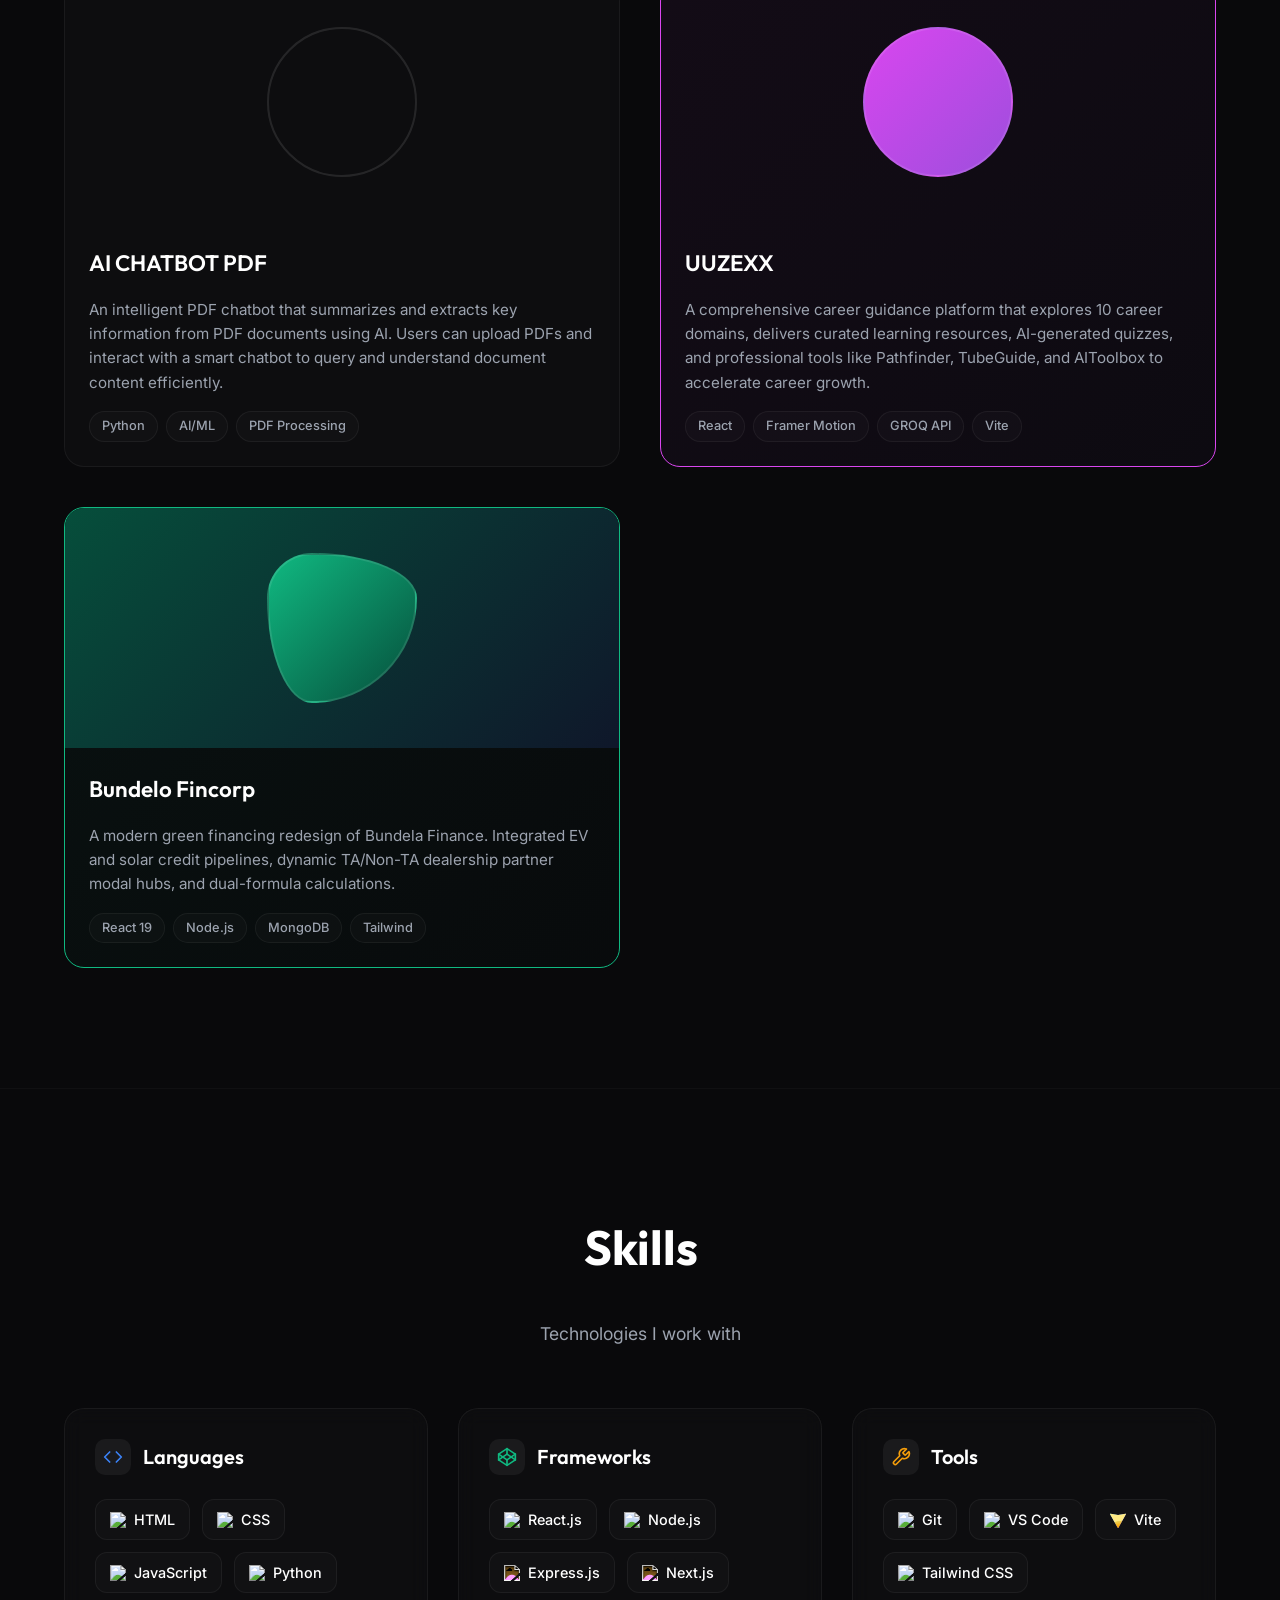
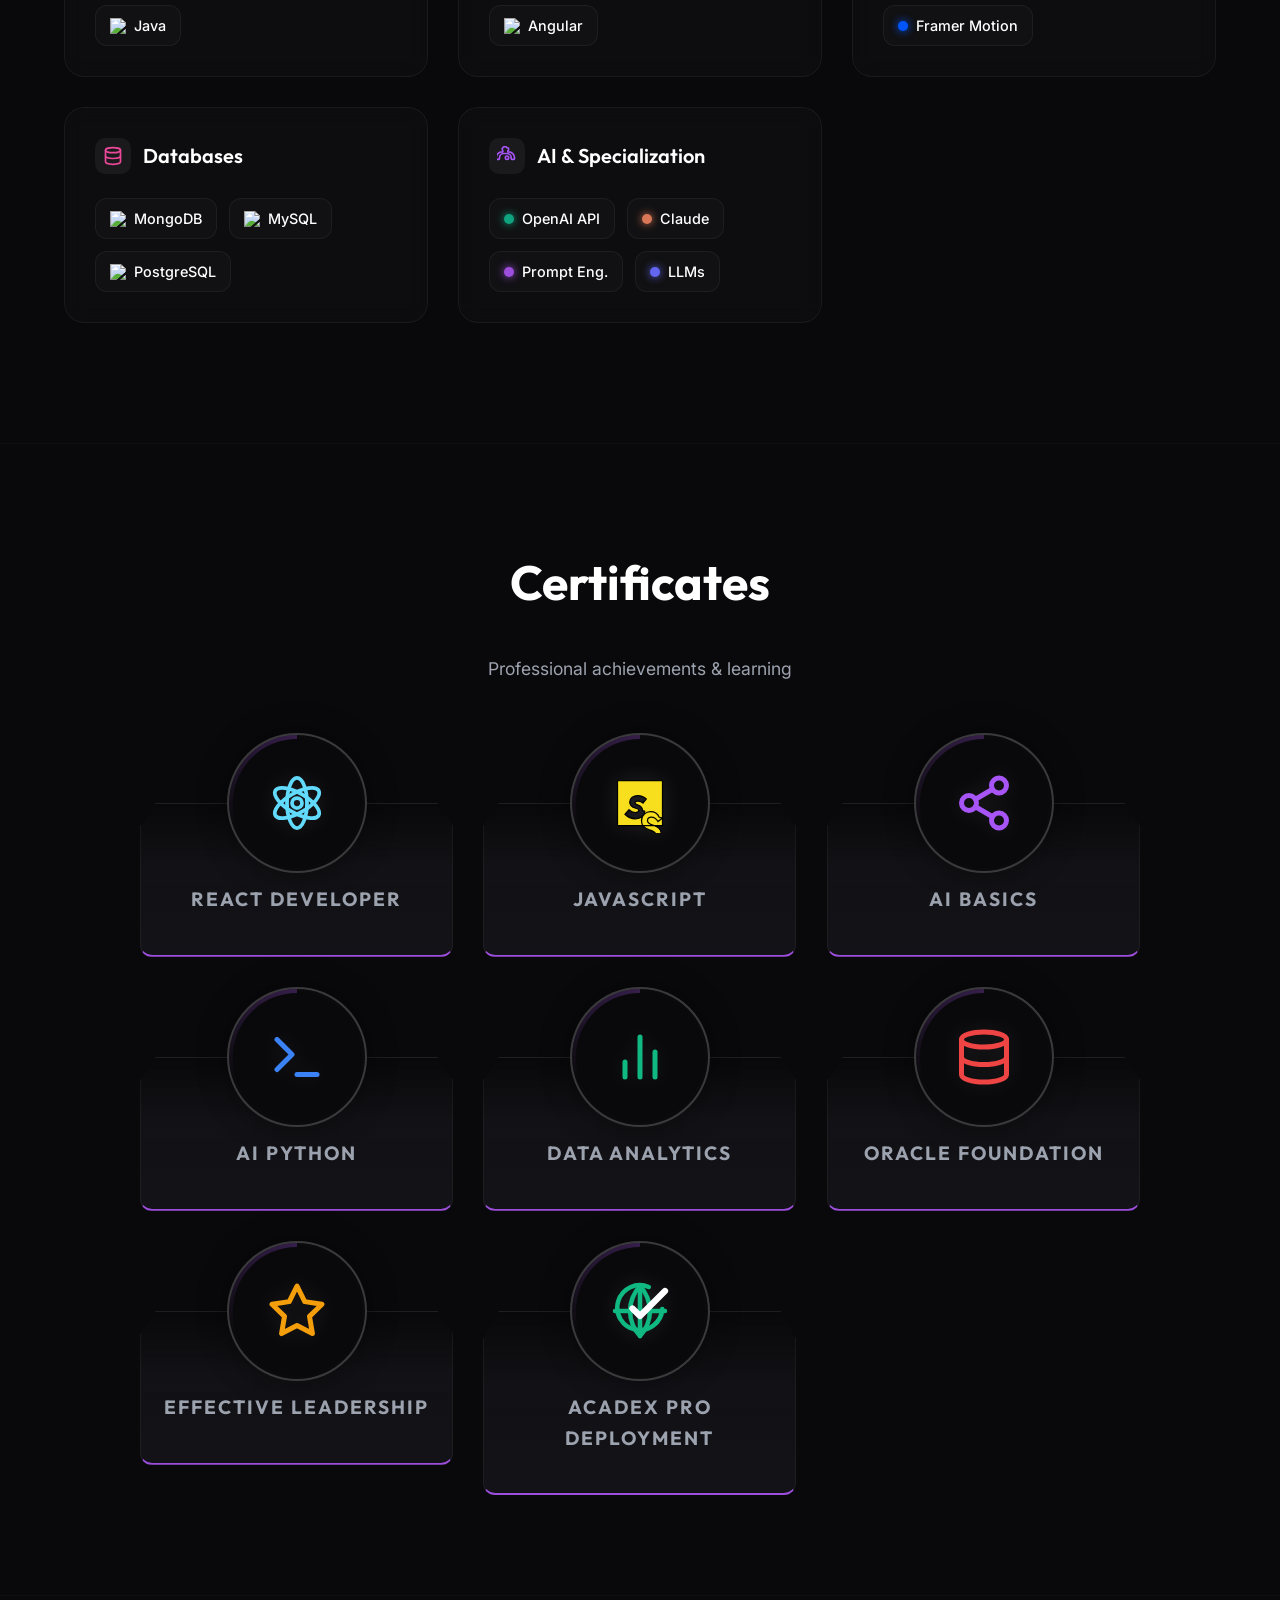
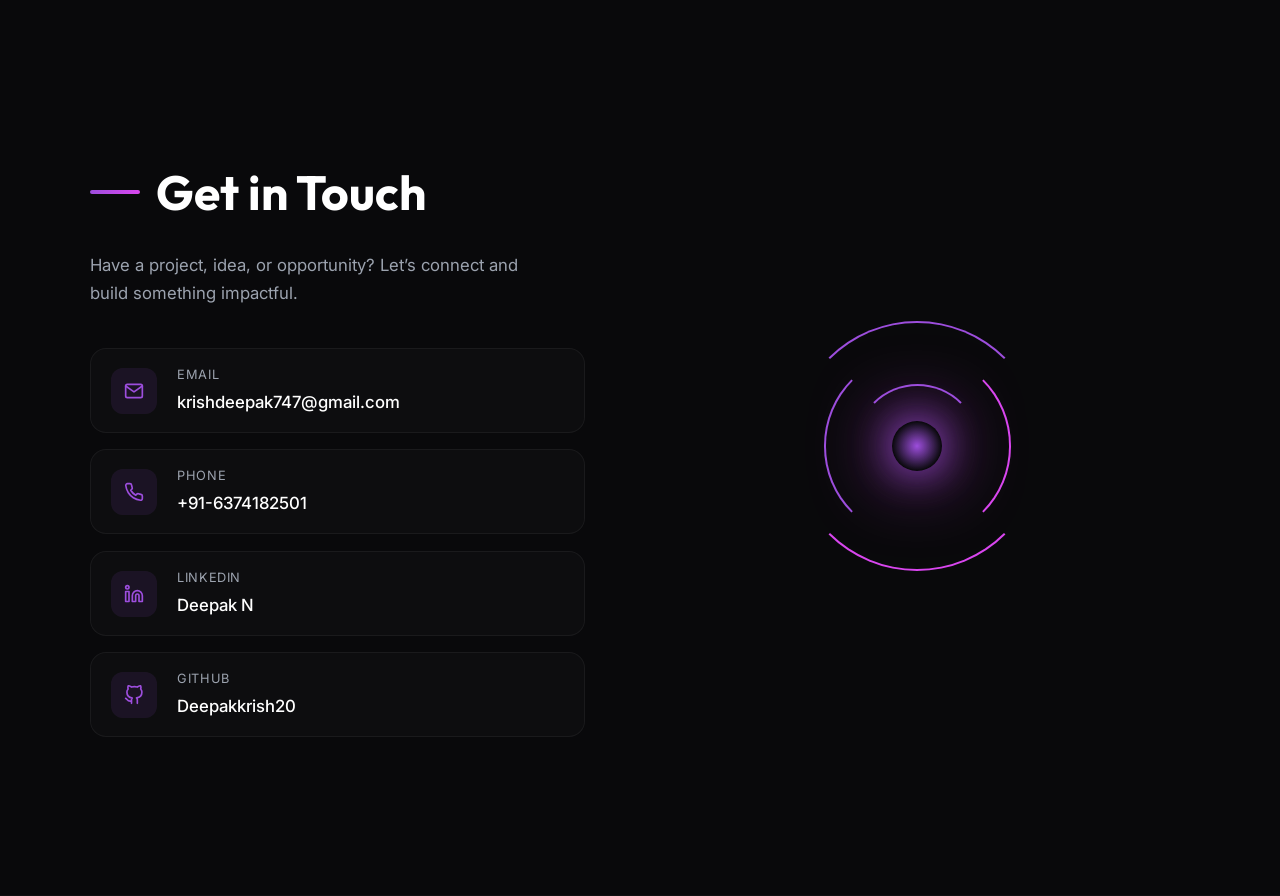
==== commit 5be341d5: "add Acadex Pro certificate card and dynamic modal rendering" ====
--- a/index.html
+++ b/index.html
@@ -2022,6 +2022,18 @@
       border: 1px solid rgba(255, 255, 255, 0.1);
       background: white;
       /* Needed for PDFs */
+    }
+
+    .cert-modal-img {
+      display: block;
+      width: auto;
+      height: auto;
+      max-width: 80vw;
+      max-height: 85vh;
+      border-radius: 12px;
+      box-shadow: 0 20px 60px rgba(0, 0, 0, 0.6);
+      border: 1px solid rgba(255, 255, 255, 0.1);
+      object-fit: contain;
     }
 
     .cert-modal-close {
@@ -3172,6 +3184,34 @@
           <span class="cert-title">Effective Leadership</span>
         </div>
       </div>
+
+      <!-- Acadex Pro Deployment -->
+      <div class="cert-card reveal delay-4" data-cert="acadexpro.jpeg">
+        <div class="cert-thumb">
+          <svg class="tech-icon" viewBox="0 0 24 24" fill="none" stroke="#10b981" stroke-width="1.8"
+            stroke-linecap="round" stroke-linejoin="round">
+            <path d="M20.9 11.2a9 9 0 1 1-5.4-8.8"></path>
+            <path d="M12 2v20"></path>
+            <path d="M2 12h20"></path>
+            <path d="M12 2a15.3 15.3 0 0 1 4 10 15.3 15.3 0 0 1-4 10 15.3 15.3 0 0 1-4-10 15.3 15.3 0 0 1 4-10z"></path>
+            <path d="M22 4L12 14.01l-3-3" stroke="#ffffff" stroke-width="2.5"></path>
+          </svg>
+          <div class="cert-hover-overlay">
+            <div class="click-indicator">
+              <svg viewBox="0 0 24 24" fill="none" stroke="currentColor" stroke-width="2" stroke-linecap="round"
+                stroke-linejoin="round">
+                <path d="M15 3h6v6"></path>
+                <path d="M10 14L21 3"></path>
+                <path d="M18 13v6a2 2 0 0 1-2 2H5a2 2 0 0 1-2-2V8a2 2 0 0 1 2-2h6"></path>
+              </svg>
+              Click to View
+            </div>
+          </div>
+        </div>
+        <div class="cert-info">
+          <span class="cert-title">Acadex Pro Deployment</span>
+        </div>
+      </div>
     </div>
   </section>
 
@@ -3278,7 +3318,8 @@
           <line x1="6" y1="6" x2="18" y2="18"></line>
         </svg>
       </button>
-      <iframe src="" class="cert-modal-frame" id="certModalFrame" title="Certificate PDF"></iframe>
+      <iframe src="" class="cert-modal-frame" id="certModalFrame" title="Certificate PDF" style="display: none;"></iframe>
+      <img src="" class="cert-modal-img" id="certModalImage" alt="Certificate Image" style="display: none;">
     </div>
   </div>
 
@@ -3451,40 +3492,49 @@
     const certCards = document.querySelectorAll('.cert-card');
     const certModal = document.getElementById('certModal');
     const certModalFrame = document.getElementById('certModalFrame');
+    const certModalImage = document.getElementById('certModalImage');
     const certModalClose = document.getElementById('certModalClose');
 
     if (certCards && certModal) {
+      const closeModal = () => {
+        certModal.classList.remove('active');
+        certModalFrame.src = '';
+        certModalImage.src = '';
+        certModalFrame.style.display = 'none';
+        certModalImage.style.display = 'none';
+        document.body.style.overflow = '';
+      };
+
       certCards.forEach(card => {
         card.addEventListener('click', () => {
           const pdfSrc = card.getAttribute('data-cert');
-          // Add #toolbar=0&navpanes=0 for a cleaner PDF view in most browsers
-          certModalFrame.src = pdfSrc + '#toolbar=0&navpanes=0';
+          if (pdfSrc.endsWith('.pdf')) {
+            certModalFrame.src = pdfSrc + '#toolbar=0&navpanes=0';
+            certModalFrame.style.display = 'block';
+            certModalImage.style.display = 'none';
+          } else {
+            certModalImage.src = pdfSrc;
+            certModalImage.style.display = 'block';
+            certModalFrame.style.display = 'none';
+          }
           certModal.classList.add('active');
           document.body.style.overflow = 'hidden'; // prevent scrolling behind modal
         });
       });
 
-      certModalClose.addEventListener('click', () => {
-        certModal.classList.remove('active');
-        certModalFrame.src = ''; // Clear iframe to stop memory leaks
-        document.body.style.overflow = '';
-      });
+      certModalClose.addEventListener('click', closeModal);
 
       // Close on background click
       certModal.addEventListener('click', (e) => {
         if (e.target === certModal) {
-          certModal.classList.remove('active');
-          certModalFrame.src = '';
-          document.body.style.overflow = '';
+          closeModal();
         }
       });
 
       // Close on escape key
       document.addEventListener('keydown', (e) => {
         if (e.key === 'Escape' && certModal.classList.contains('active')) {
-          certModal.classList.remove('active');
-          certModalFrame.src = '';
-          document.body.style.overflow = '';
+          closeModal();
         }
       });
     }
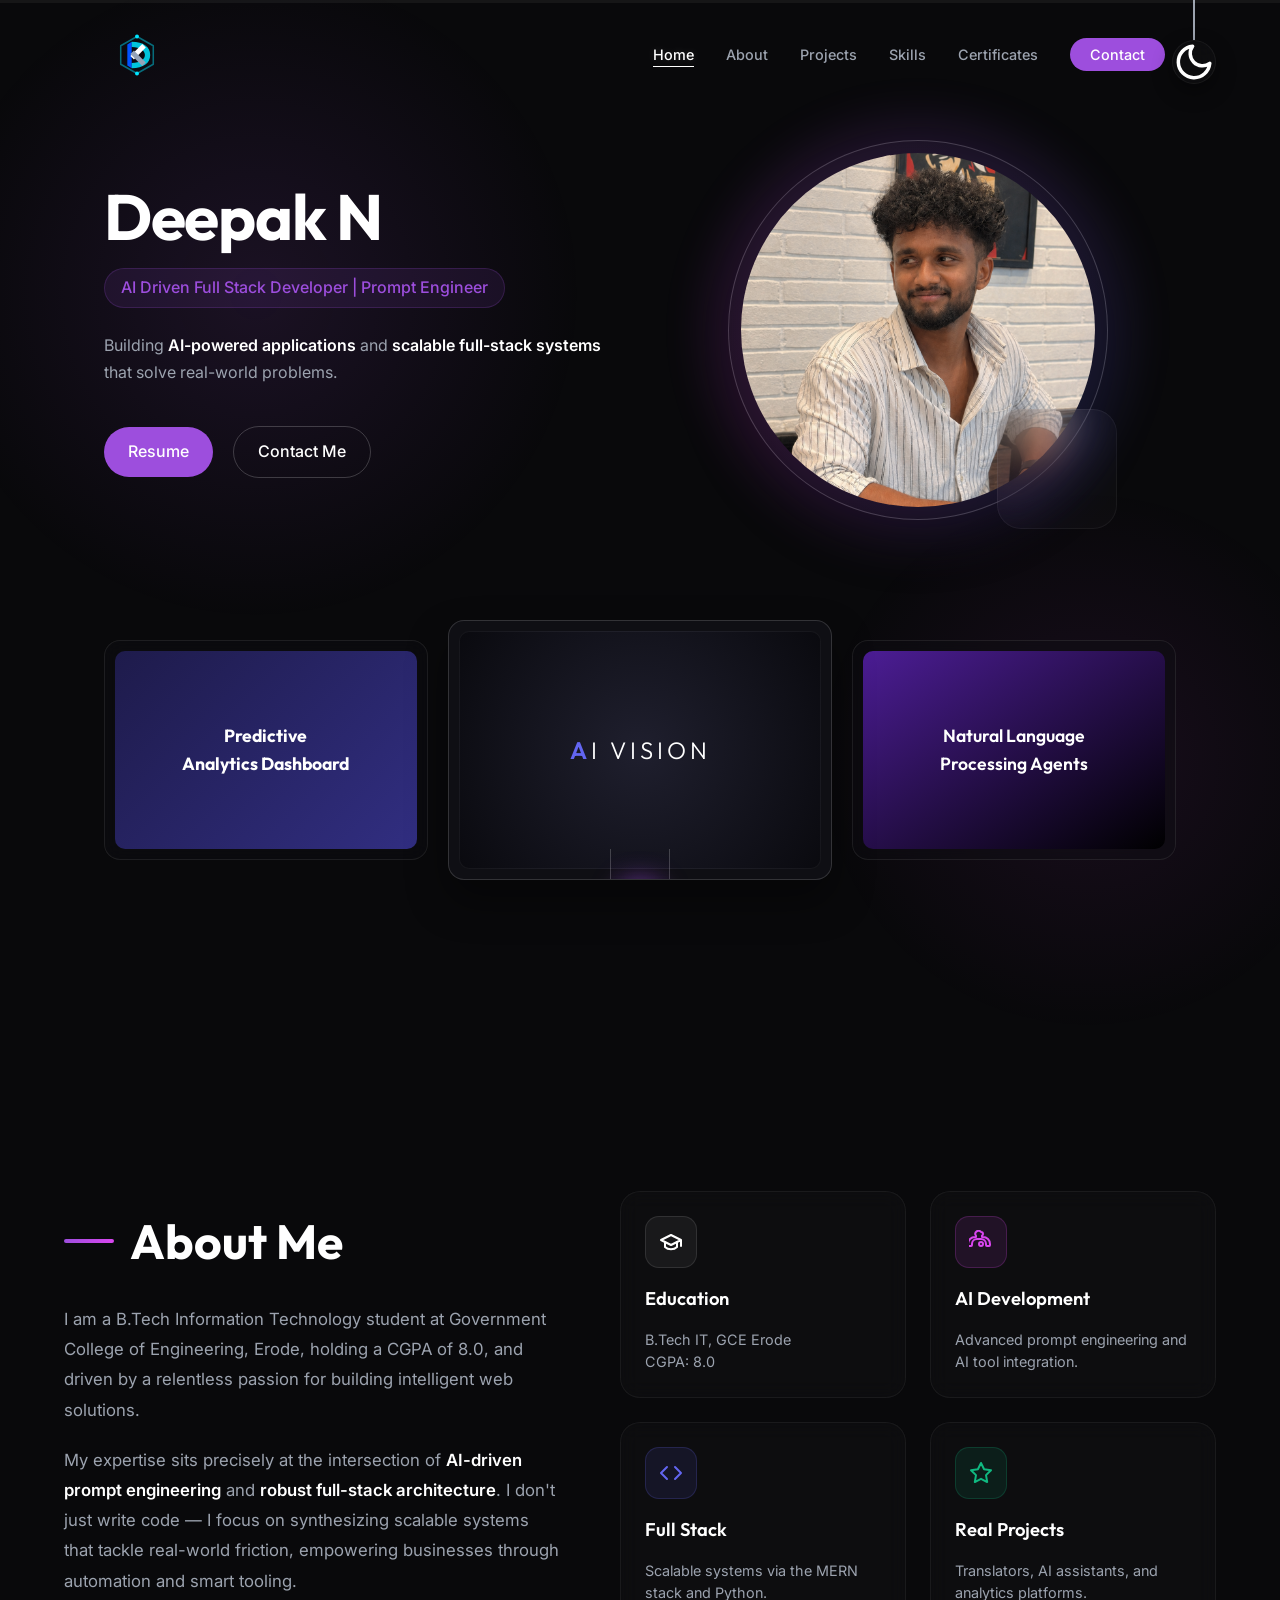
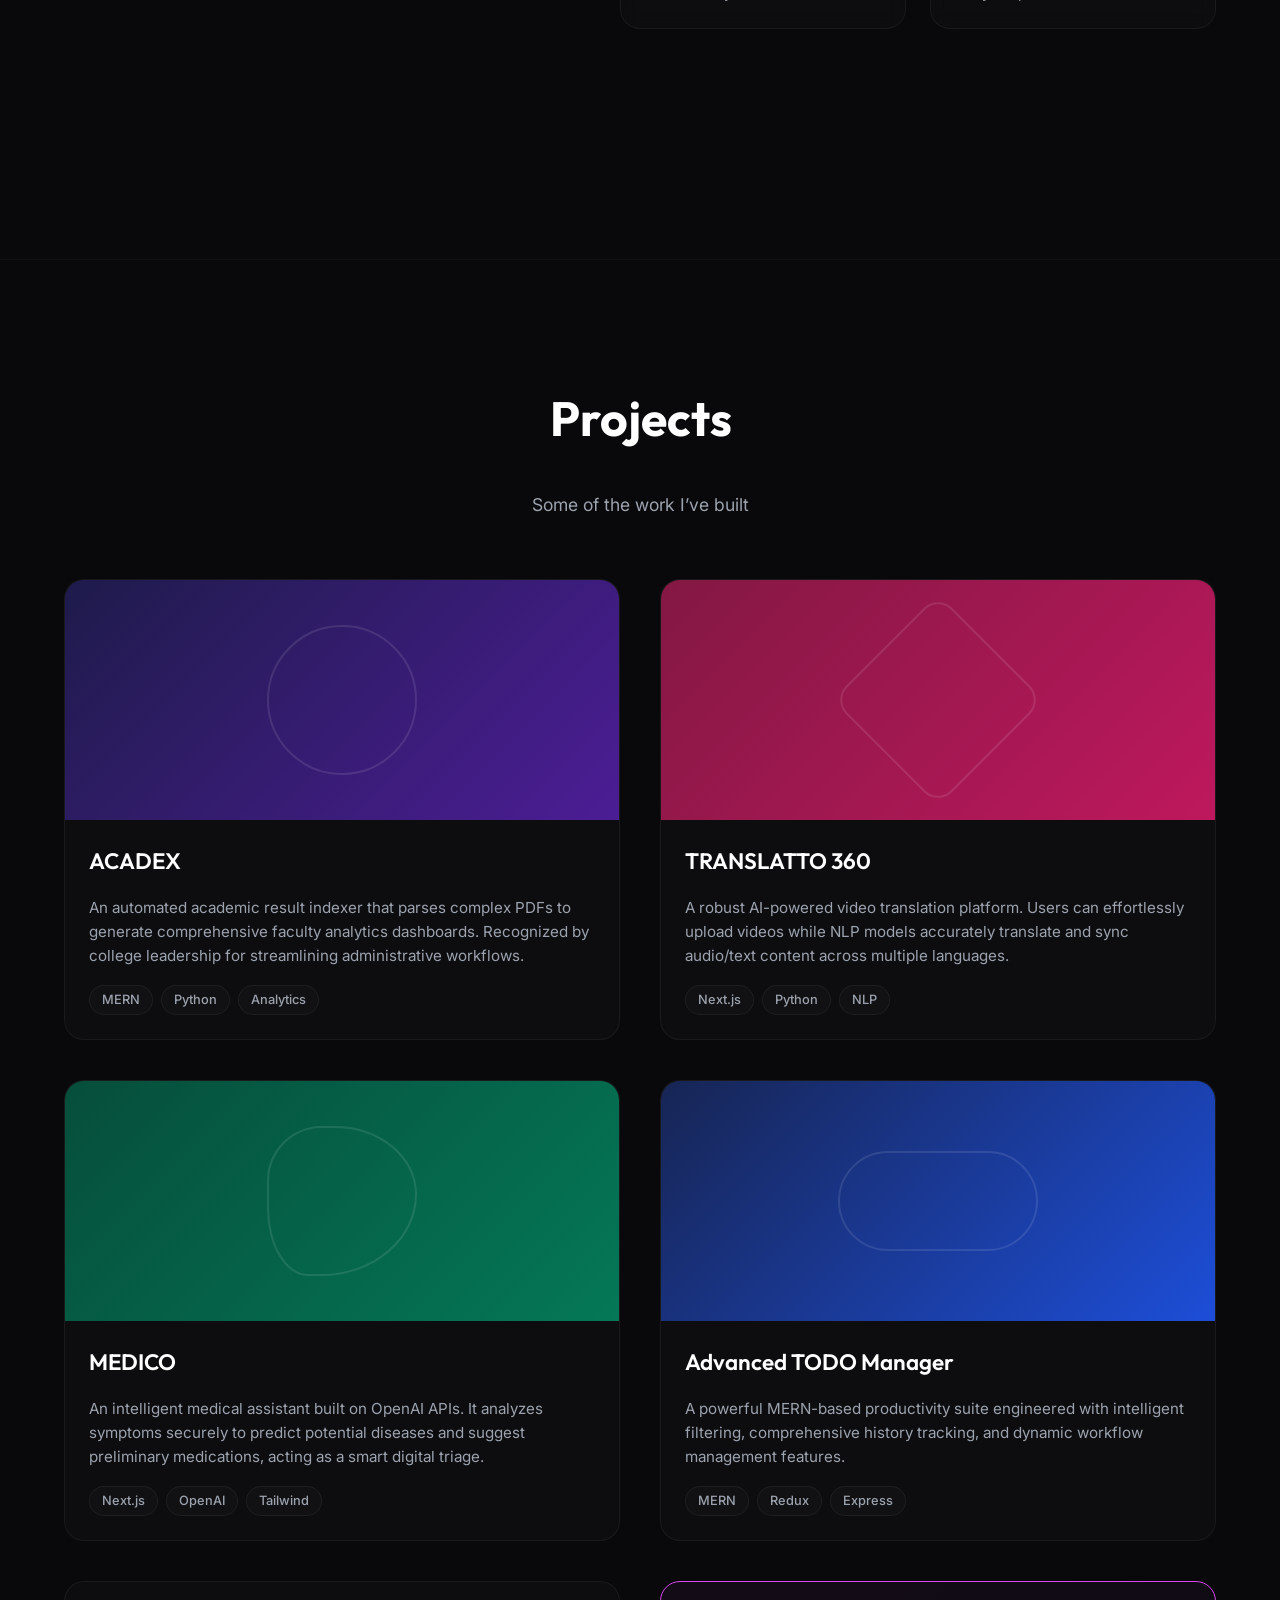
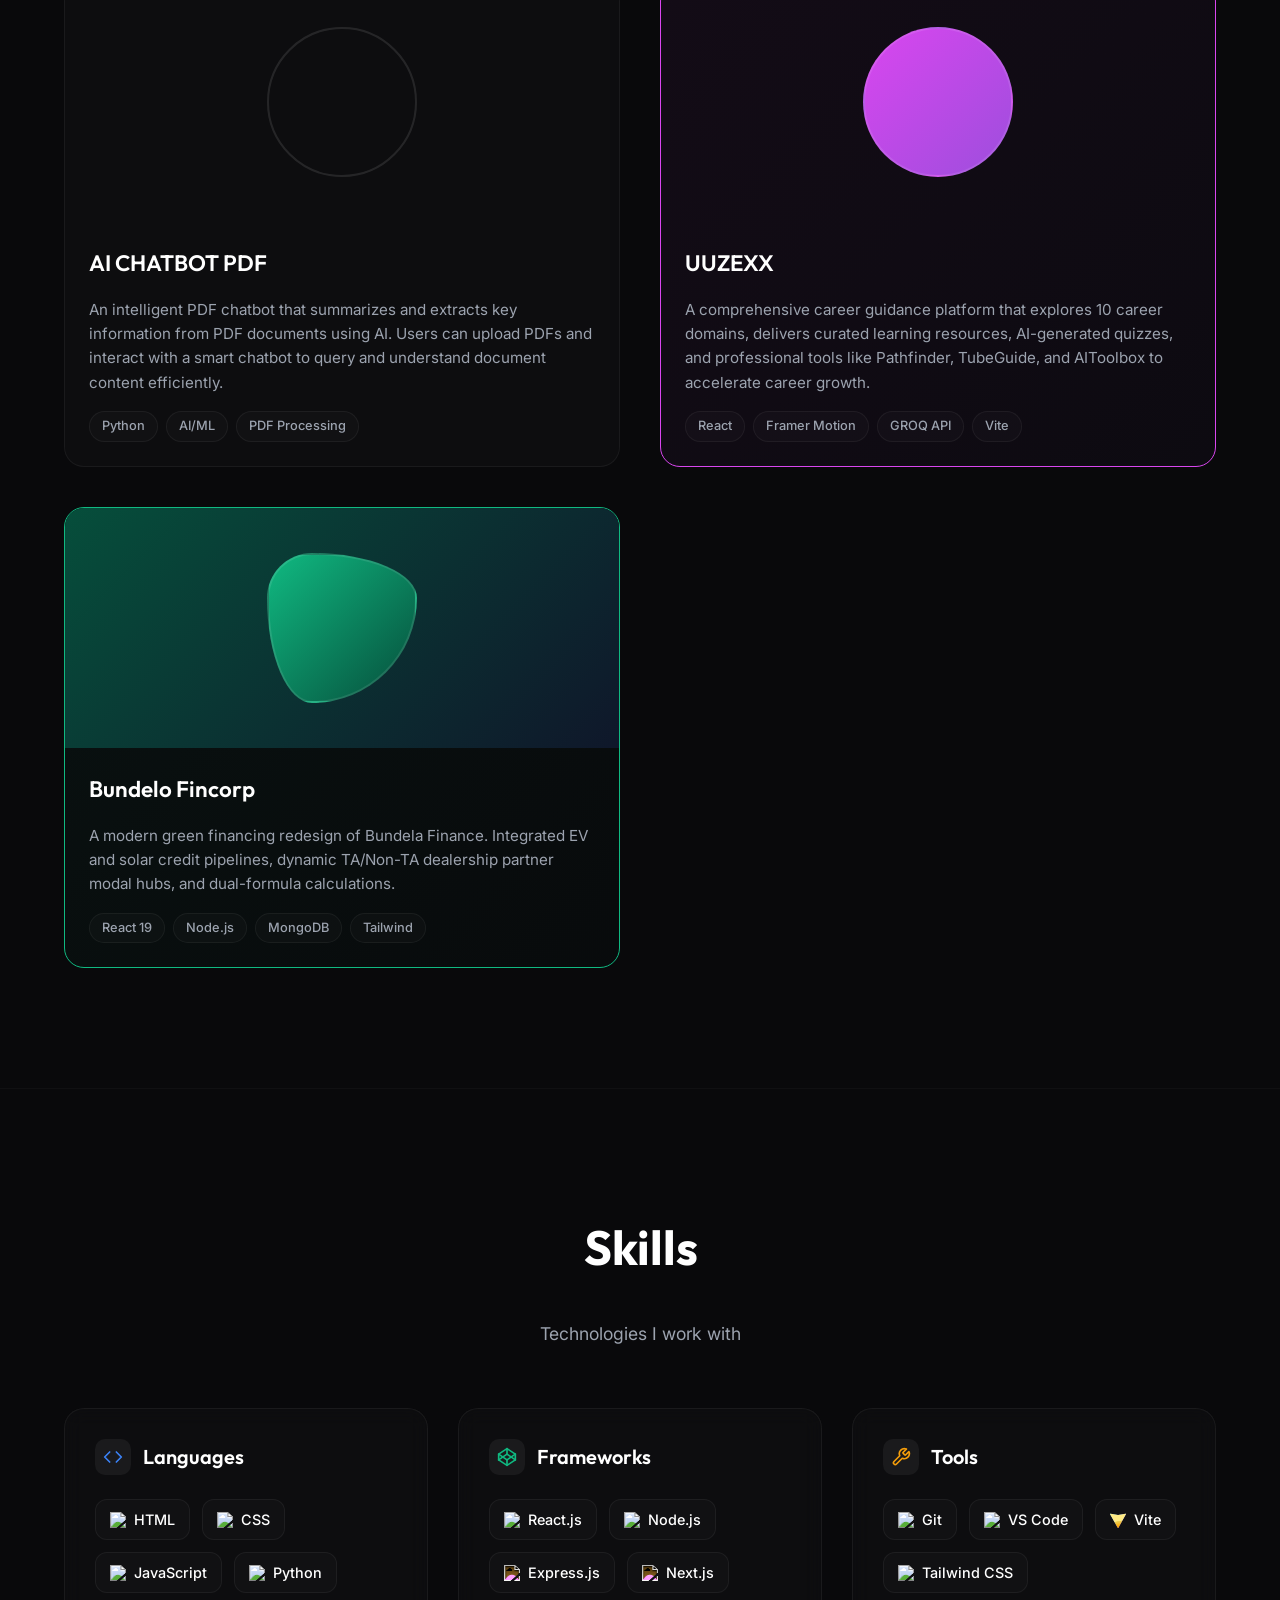
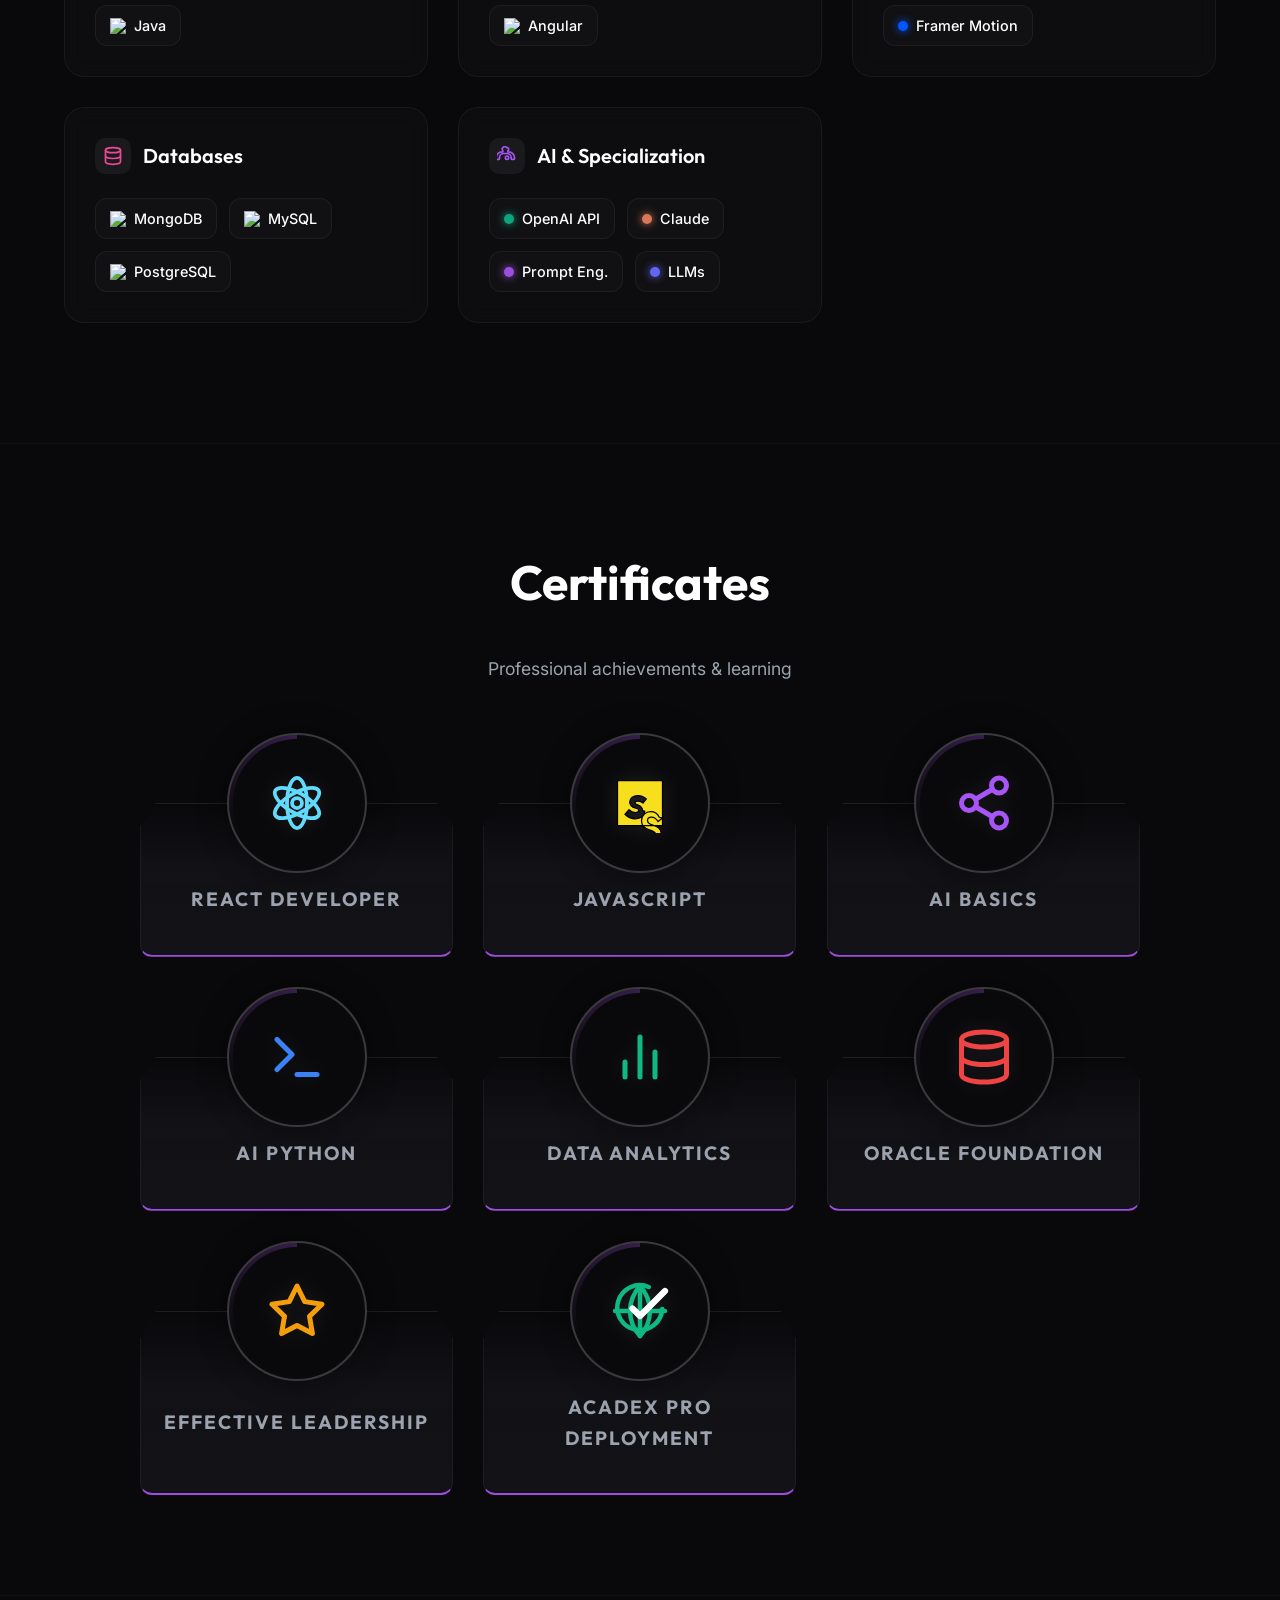
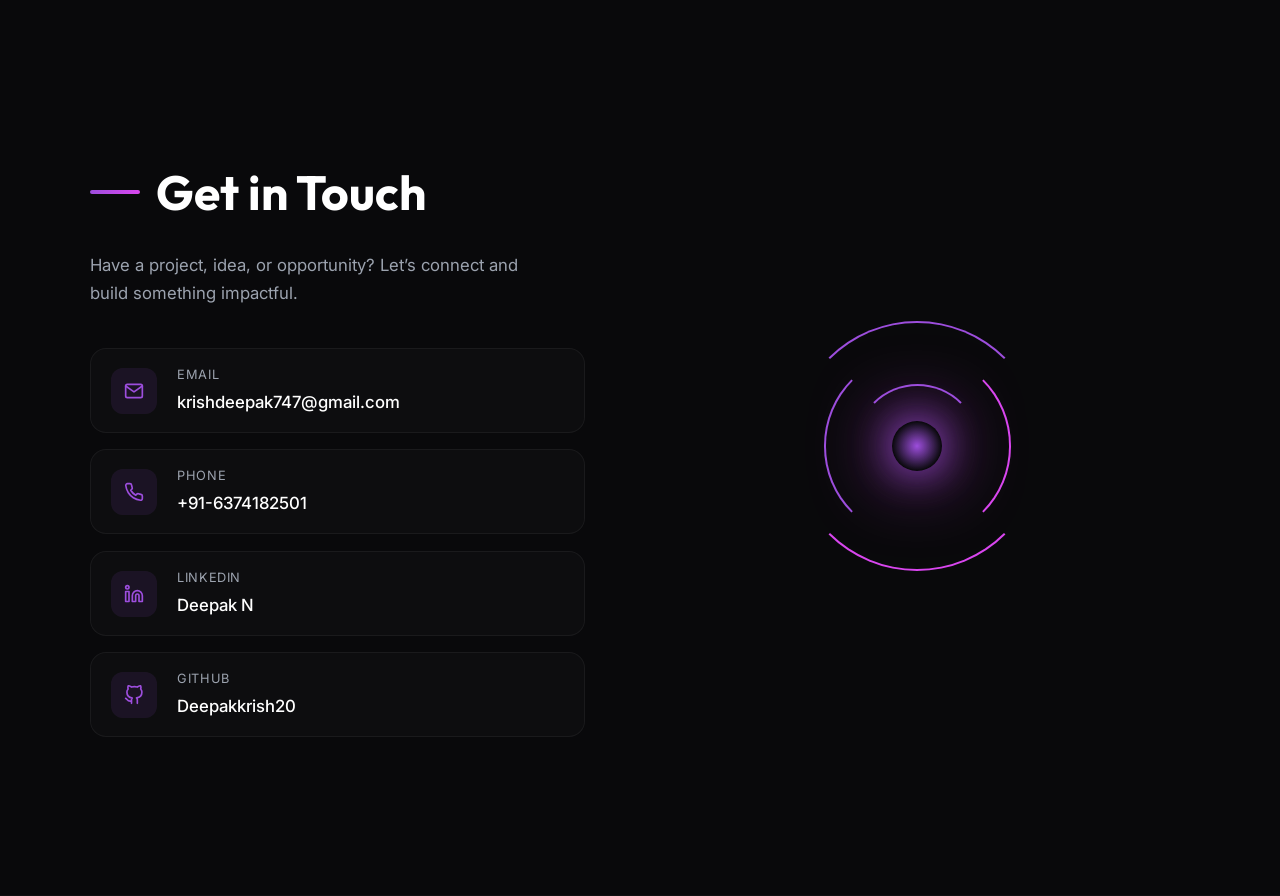
==== commit f1fa3643: "align and stretch certificate cards to uniform height" ====
--- a/index.html
+++ b/index.html
@@ -1788,6 +1788,7 @@
       border: none;
       box-shadow: none;
       transition: transform 0.5s cubic-bezier(0.175, 0.885, 0.32, 1.275);
+      height: 100%;
     }
 
     /* The futuristic bracket/podium */
@@ -1801,6 +1802,8 @@
       display: flex;
       flex-direction: column;
       align-items: center;
+      justify-content: center;
+      flex: 1;
       position: relative;
       z-index: 1;
       transition: all 0.5s cubic-bezier(0.16, 1, 0.3, 1);
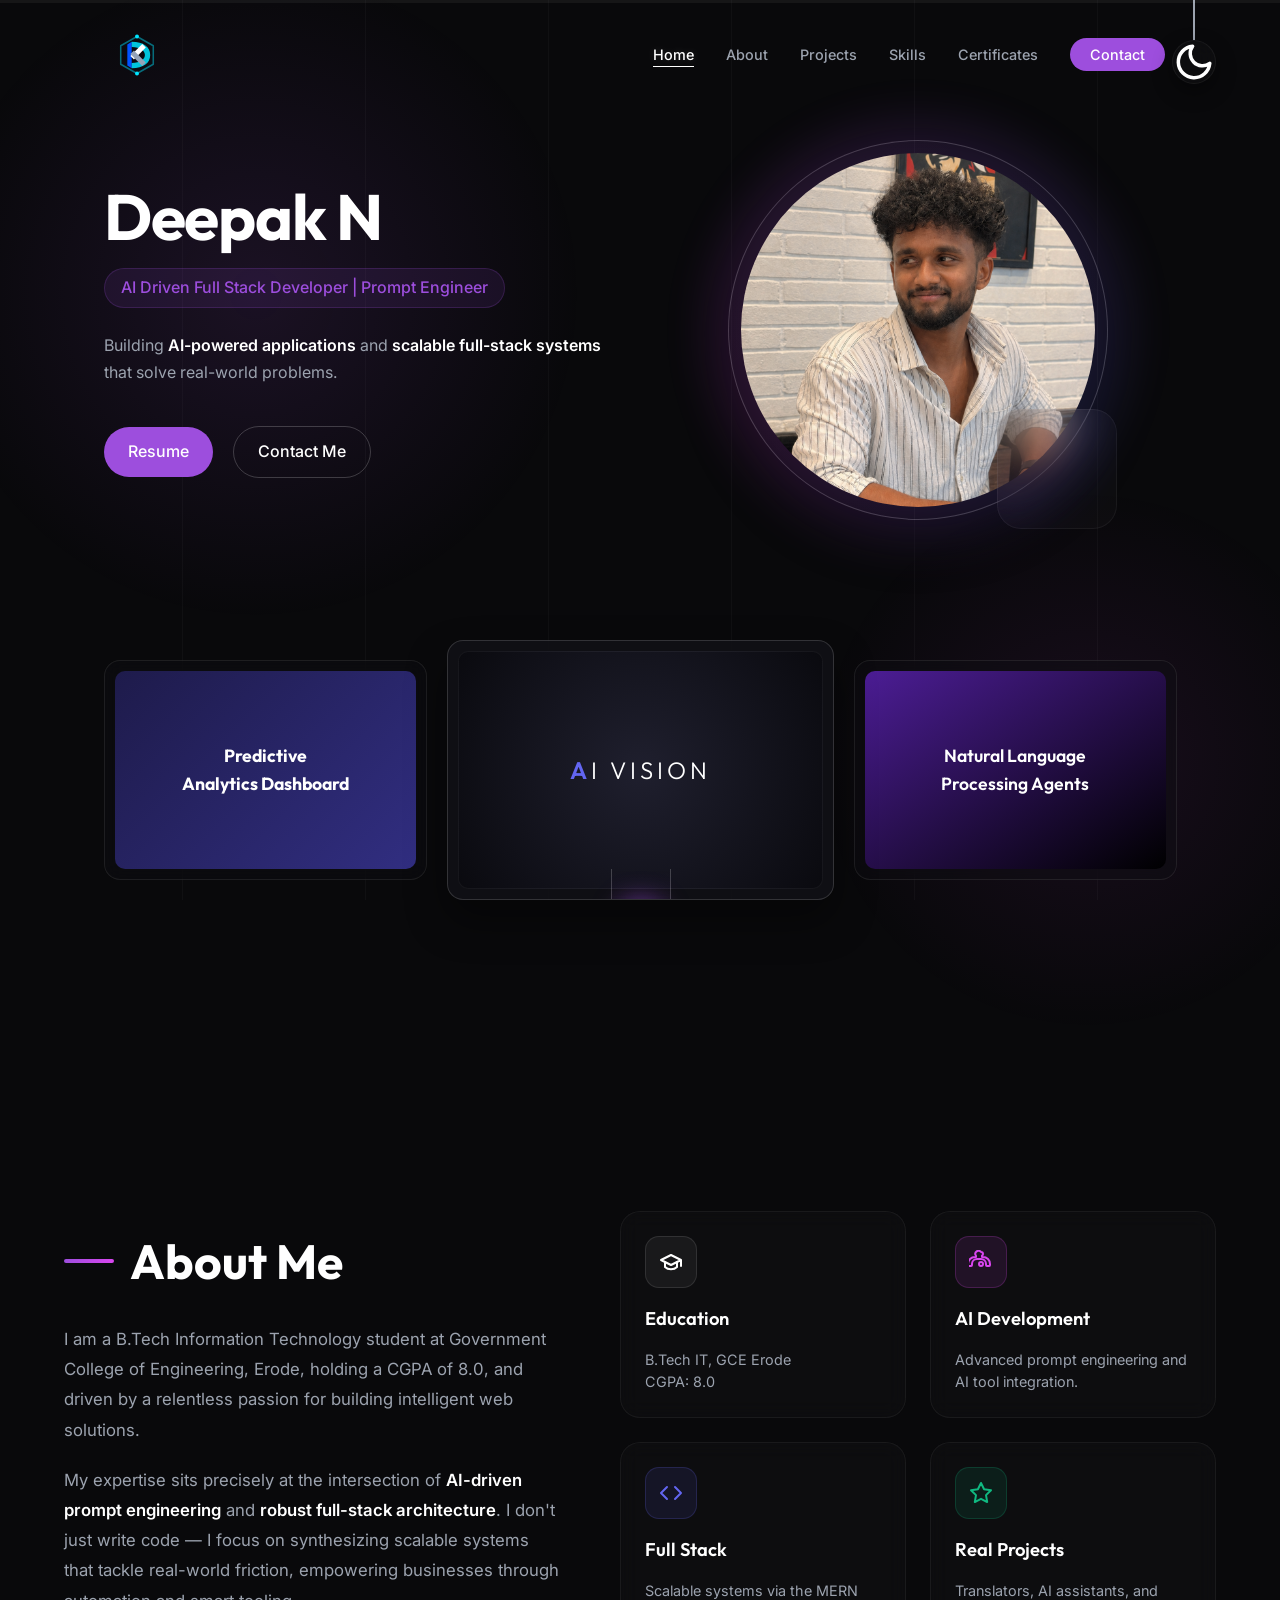
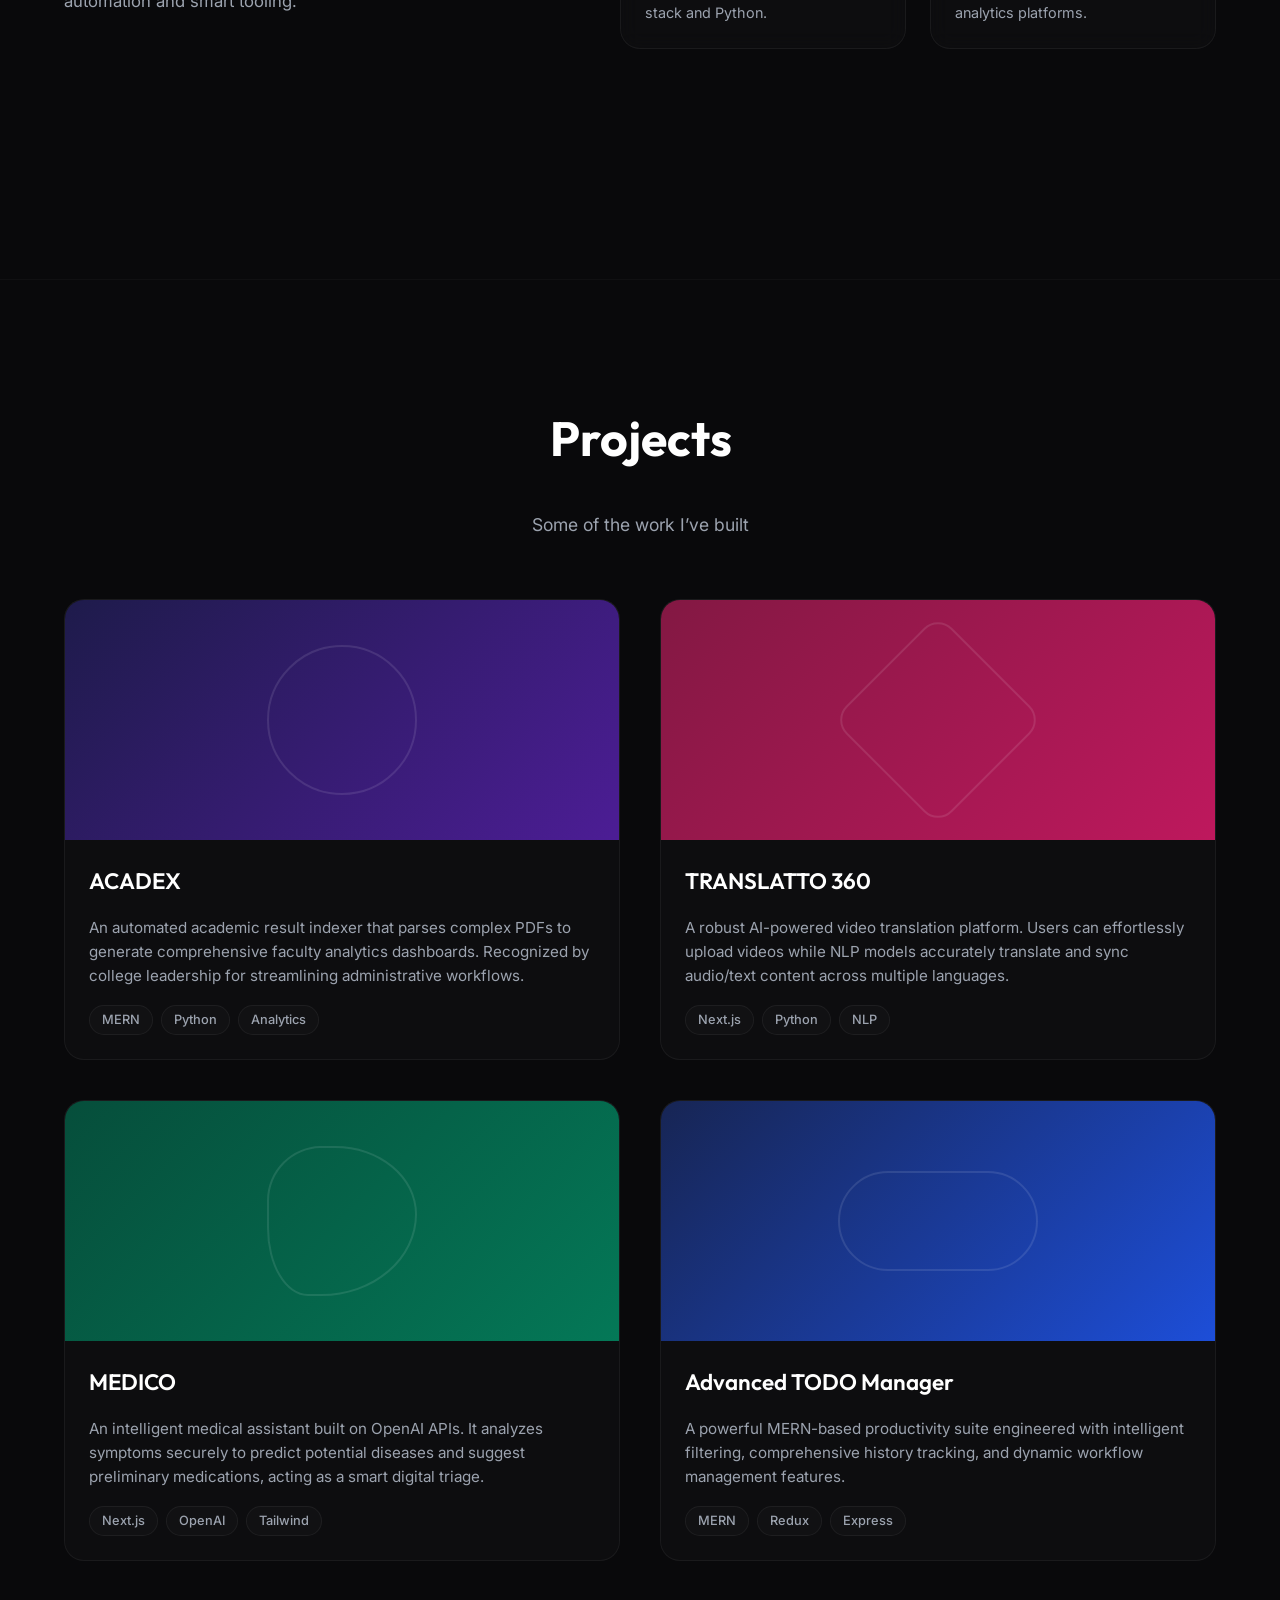
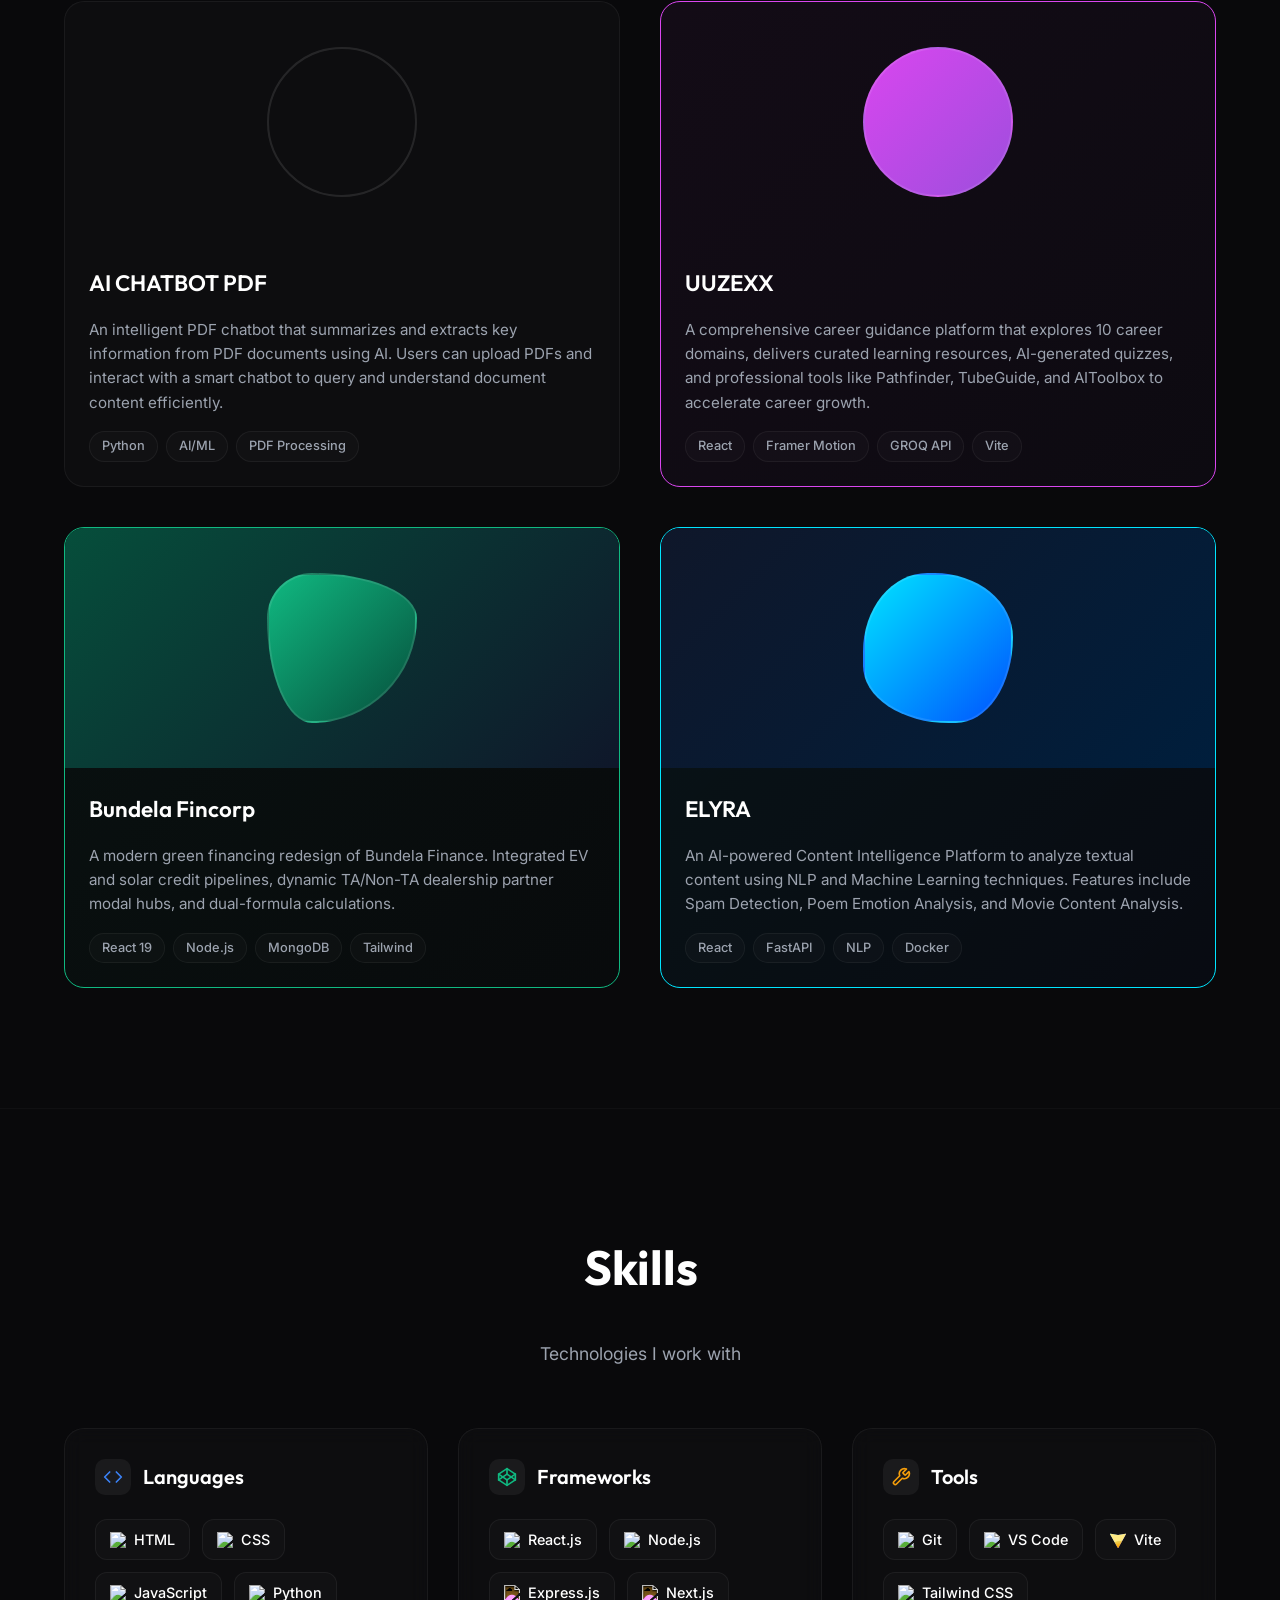
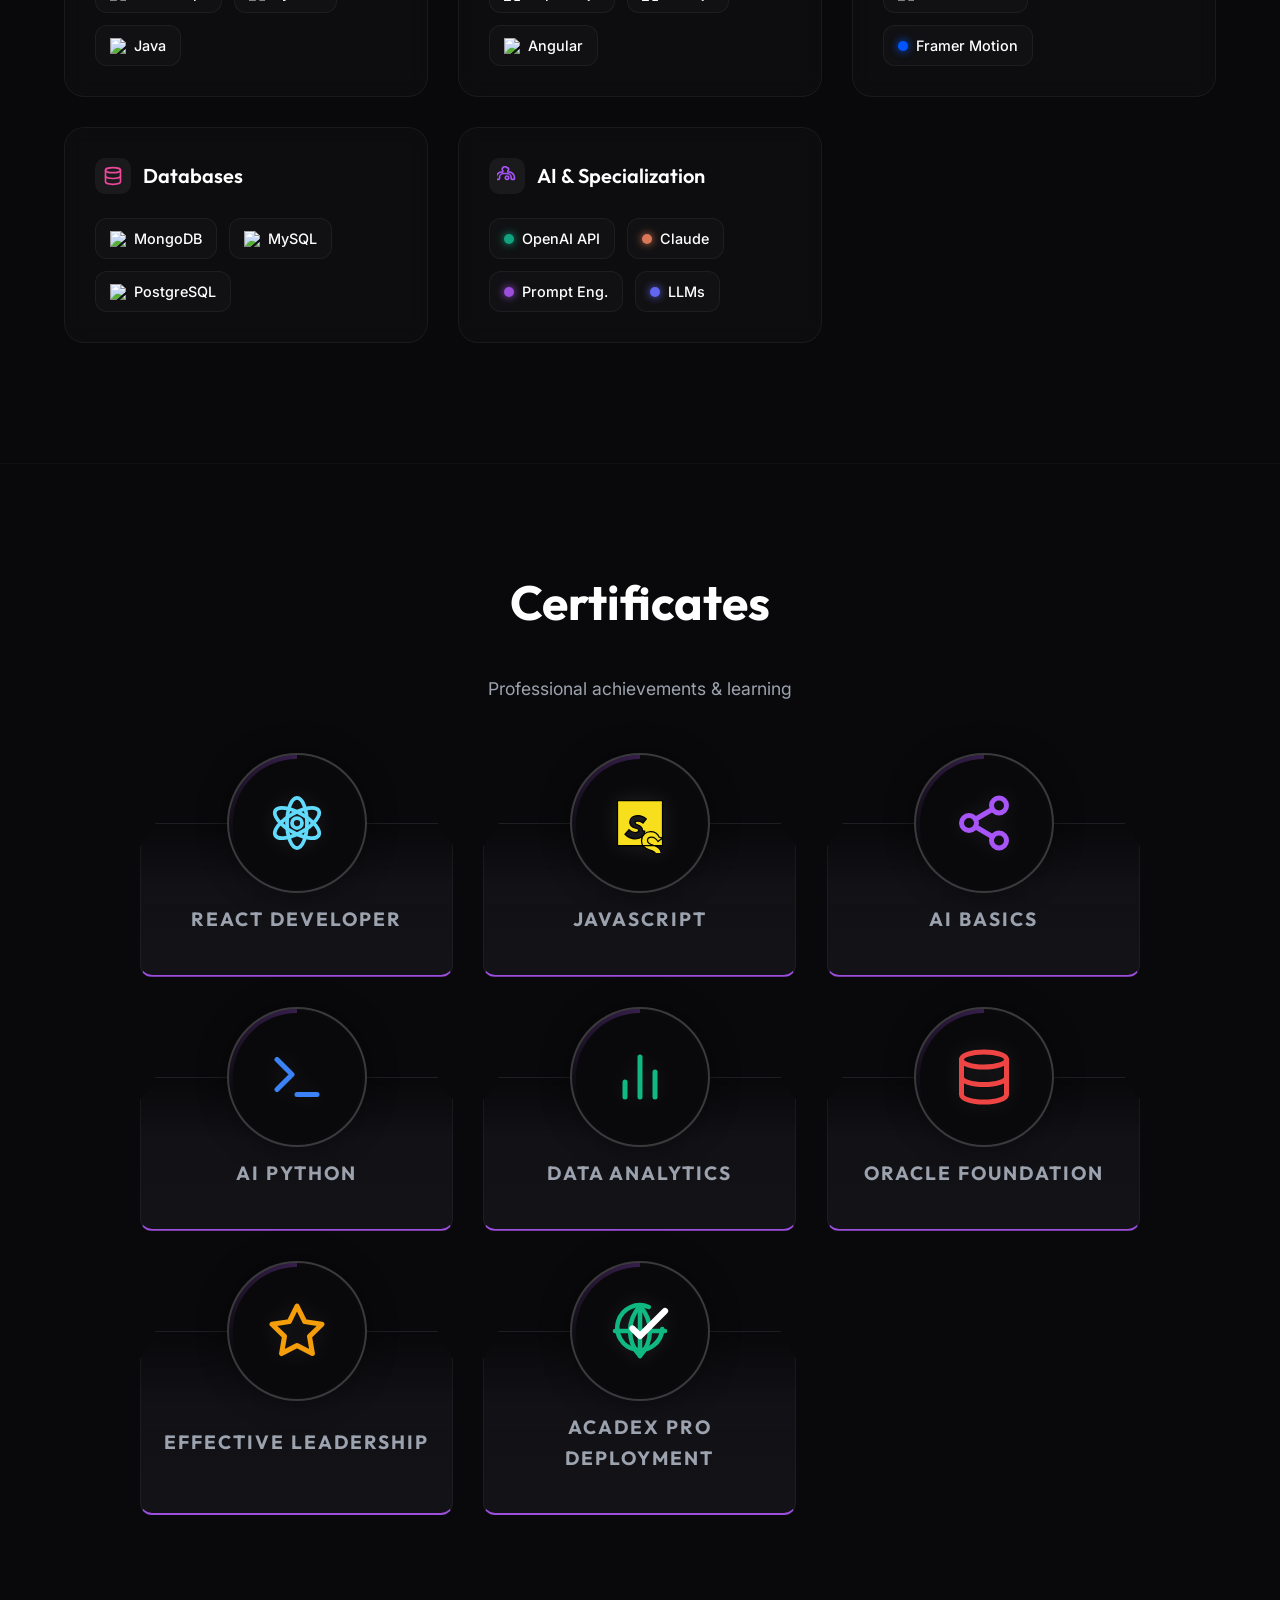
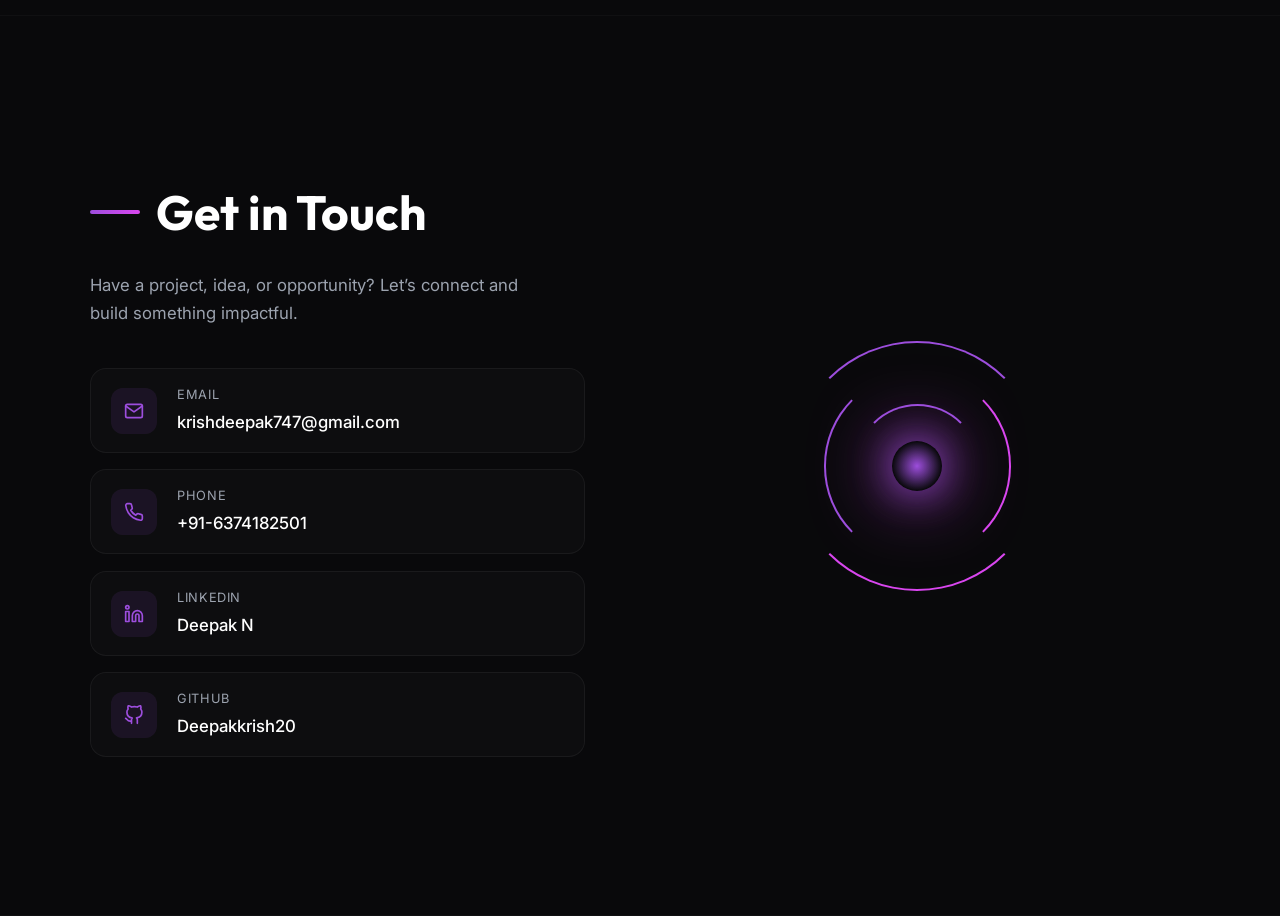
==== commit be433e45: "changes done" ====
--- a/index.html
+++ b/index.html
@@ -56,6 +56,8 @@
       --logo-secondary: #00e5ff;
       --logo-accent: #ffffff;
       --logo-muted: #94a3b8;
+
+      --line-track: rgba(255, 255, 255, 0.03);
     }
 
     [data-theme="light"] {
@@ -97,6 +99,8 @@
       --logo-secondary: #00b4d8;
       --logo-accent: #1a1a1a;
       --logo-muted: #475569;
+
+      --line-track: rgba(0, 0, 0, 0.02);
     }
 
     body {
@@ -127,9 +131,11 @@
 
     .scroll-progress-bar {
       height: 100%;
-      width: 0%;
+      width: 100%;
+      transform: scaleX(0);
+      transform-origin: left;
       background: linear-gradient(to right, var(--blue-purple), var(--magenta), var(--primary));
-      transition: width 0.1s ease-out;
+      will-change: transform;
     }
 
     /* Live Background Flowing Lines */
@@ -162,7 +168,8 @@
       height: 150px;
       background: linear-gradient(to bottom, rgba(157, 78, 221, 0) 0%, rgba(217, 70, 239, 0.8) 70%, rgba(255, 255, 255, 0.9) 100%);
       animation: drop-line 6s infinite linear;
-      filter: drop-shadow(0 0 10px rgba(217, 70, 239, 0.9));
+      box-shadow: 0 0 10px rgba(217, 70, 239, 0.9);
+      will-change: transform;
       opacity: 0;
     }
 
@@ -170,7 +177,7 @@
       animation-delay: 1s;
       animation-duration: 8s;
       background: linear-gradient(to bottom, rgba(157, 78, 221, 0), rgba(157, 78, 221, 0.8), #fff);
-      filter: drop-shadow(0 0 10px var(--primary));
+      box-shadow: 0 0 10px var(--primary);
     }
 
     .bg-line:nth-child(2)::before {
@@ -182,7 +189,7 @@
       animation-delay: 0s;
       animation-duration: 9s;
       background: linear-gradient(to bottom, rgba(99, 102, 241, 0), rgba(99, 102, 241, 0.8), #fff);
-      filter: drop-shadow(0 0 10px var(--blue-purple));
+      box-shadow: 0 0 10px var(--blue-purple);
     }
 
     .bg-line:nth-child(4)::before {
@@ -194,7 +201,7 @@
       animation-delay: 2s;
       animation-duration: 10s;
       background: linear-gradient(to bottom, rgba(157, 78, 221, 0), rgba(157, 78, 221, 0.8), #fff);
-      filter: drop-shadow(0 0 10px var(--primary));
+      box-shadow: 0 0 10px var(--primary);
     }
 
     .bg-line:nth-child(6)::before {
@@ -518,6 +525,15 @@
       perspective: 1000px;
     }
 
+    .photo-float-wrapper {
+      animation: float-photo 6s ease-in-out infinite;
+      display: flex;
+      justify-content: center;
+      align-items: center;
+      transform-style: preserve-3d;
+      will-change: transform;
+    }
+
     .photo-container {
       position: relative;
       width: 380px;
@@ -528,10 +544,10 @@
       backdrop-filter: blur(10px);
       border: 1px solid var(--glass-border-strong);
       box-shadow: 0 20px 50px var(--card-shadow);
-      animation: float-photo 6s ease-in-out infinite;
       transform-style: preserve-3d;
-      transition: transform 0.1s ease-out;
-      /* For JS parallax */
+      will-change: transform;
+      backface-visibility: hidden;
+      /* Removed float animation and CSS transform transition to prevent conflict with JS parallax and layout thrashing */
     }
 
     .developer-photo {
@@ -563,6 +579,7 @@
       filter: blur(25px);
       z-index: 1;
       animation: rotate-glow 10s linear infinite;
+      will-change: transform;
     }
 
     .photo-glass-card {
@@ -658,17 +675,16 @@
 
     /* Projects Showcase (inside hero) */
     .showcase {
-      display: flex;
-      justify-content: center;
+      display: grid;
+      grid-template-columns: 1fr 1.2fr 1fr;
       align-items: center;
       gap: 20px;
-      margin-top: 20px;
+      margin-top: 40px;
       position: relative;
       width: 100%;
     }
 
     .showcase-card {
-      flex: 1;
       background: rgba(15, 15, 20, 0.4);
       border: 1px solid rgba(255, 255, 255, 0.08);
       border-radius: 16px;
@@ -678,10 +694,11 @@
       height: 220px;
       position: relative;
       overflow: hidden;
+      will-change: transform, box-shadow;
+      backface-visibility: hidden;
     }
 
     .showcase-card.center {
-      flex: 1.2;
       height: 260px;
       background: rgba(20, 20, 28, 0.6);
       border-color: rgba(255, 255, 255, 0.15);
@@ -690,13 +707,13 @@
     }
 
     .showcase-card:hover {
-      transform: translateY(-8px);
+      transform: translateY(-8px) scale(1.02);
       box-shadow: 0 15px 30px rgba(0, 0, 0, 0.3);
       border-color: rgba(255, 255, 255, 0.15);
     }
 
     .showcase-card.center:hover {
-      transform: translateY(-10px);
+      transform: translateY(-10px) scale(1.02);
       box-shadow: 0 25px 50px rgba(0, 0, 0, 0.5);
       border-color: rgba(157, 78, 221, 0.3);
     }
@@ -2109,7 +2126,7 @@
       }
 
       .showcase {
-        flex-direction: column;
+        grid-template-columns: 1fr;
         gap: 30px;
       }
 
@@ -2345,7 +2362,7 @@
       }
 
       .showcase {
-        flex-direction: column;
+        grid-template-columns: 1fr;
       }
 
       .showcase-card {
@@ -2508,10 +2525,12 @@
         </div>
       </div>
       <div class="hero-image-wrapper hero-anim-photo">
-        <div class="photo-container" id="interactivePhoto">
-          <div class="photo-glow"></div>
-          <img src="ChatGPT%20Image%20Apr%2025,%202026,%2010_43_27%20AM.png" alt="Deepak N" class="developer-photo" />
-          <div class="photo-glass-card"></div>
+        <div class="photo-float-wrapper">
+          <div class="photo-container" id="interactivePhoto">
+            <div class="photo-glow"></div>
+            <img src="ChatGPT%20Image%20Apr%2025,%202026,%2010_43_27%20AM.png" alt="Deepak N" class="developer-photo" />
+            <div class="photo-glass-card"></div>
+          </div>
         </div>
       </div>
     </div>
@@ -2801,7 +2820,7 @@
         <div class="project-graphic" style="background: linear-gradient(135deg, #064e3b, #0f172a);">
           <div class="abstract-shape" style="background: linear-gradient(135deg, #10b981, #064e3b); border-radius: 30% 70% 70% 30% / 30% 30% 70% 70%;"></div>
           <div class="project-overlay">
-            <a href="#" class="project-btn">
+            <a href="https://github.com/Deepakkrish20/CubeAI" target="_blank" class="project-btn">
               <svg width="16" height="16" viewBox="0 0 24 24" fill="none" stroke="currentColor" stroke-width="2"
                 stroke-linecap="round" stroke-linejoin="round">
                 <path
@@ -2810,19 +2829,49 @@
               </svg>
               View Code
             </a>
-            <a href="#" class="project-btn" style="background: #10b981; border-color: #10b981;">
+            <a href="https://cube-ai-lyart.vercel.app/" target="_blank" class="project-btn" style="background: #10b981; border-color: #10b981;">
               Live Demo
             </a>
           </div>
         </div>
         <div class="project-info">
-          <h3 class="project-title">Bundelo Fincorp</h3>
+          <h3 class="project-title">Bundela Fincorp</h3>
           <p class="project-desc">A modern green financing redesign of Bundela Finance. Integrated EV and solar credit pipelines, dynamic TA/Non-TA dealership partner modal hubs, and dual-formula calculations.</p>
           <div class="tech-stack">
             <span class="tech-pill">React 19</span>
             <span class="tech-pill">Node.js</span>
             <span class="tech-pill">MongoDB</span>
             <span class="tech-pill">Tailwind</span>
+          </div>
+        </div>
+      </div>
+
+      <div class="project-card reveal delay-4" style="border: 1.5px solid #00e5ff; background: linear-gradient(135deg, rgba(0, 229, 255, 0.05) 0%, rgba(0, 82, 255, 0.03) 100%);">
+        <div class="project-graphic" style="background: linear-gradient(135deg, #0f172a, #001e3c);">
+          <div class="abstract-shape" style="background: linear-gradient(135deg, #00e5ff, #0052ff); border-radius: 45% 55% 40% 60% / 55% 45% 60% 40%;"></div>
+          <div class="project-overlay">
+            <a href="https://github.com/Deepakkrish20/ELYRA" target="_blank" class="project-btn">
+              <svg width="16" height="16" viewBox="0 0 24 24" fill="none" stroke="currentColor" stroke-width="2"
+                stroke-linecap="round" stroke-linejoin="round">
+                <path
+                  d="M9 19c-5 1.5-5-2.5-7-3m14 6v-3.87a3.37 3.37 0 0 0-.94-2.61c3.14-.35 6.44-1.54 6.44-7A5.44 5.44 0 0 0 20 4.77 5.07 5.07 0 0 0 19.91 1S18.73.65 16 2.48a13.38 13.38 0 0 0-7 0C6.27.65 5.09 1 5.09 1A5.07 5.07 0 0 0 5 4.77a5.44 5.44 0 0 0-1.5 3.78c0 5.42 3.3 6.61 6.44 7A3.37 3.37 0 0 0 9 18.13V22">
+                </path>
+              </svg>
+              View Code
+            </a>
+            <a href="https://elyra-z47j.vercel.app/" target="_blank" class="project-btn" style="background: #00e5ff; border-color: #00e5ff; color: #000;">
+              Live Demo
+            </a>
+          </div>
+        </div>
+        <div class="project-info">
+          <h3 class="project-title">ELYRA</h3>
+          <p class="project-desc">An AI-powered Content Intelligence Platform to analyze textual content using NLP and Machine Learning techniques. Features include Spam Detection, Poem Emotion Analysis, and Movie Content Analysis.</p>
+          <div class="tech-stack">
+            <span class="tech-pill">React</span>
+            <span class="tech-pill">FastAPI</span>
+            <span class="tech-pill">NLP</span>
+            <span class="tech-pill">Docker</span>
           </div>
         </div>
       </div>
@@ -3359,18 +3408,44 @@
 
     const navbarWrapper = document.querySelector('.navbar-wrapper');
     let isScrolling = false;
-    let mouseX = 0;
-    let mouseY = 0;
     let lastScrollY = window.scrollY;
 
+    // Smooth Mouse 3D Parallax with Linear Interpolation (lerp)
+    let targetRotateX = 0;
+    let targetRotateY = 0;
+    let currentRotateX = 0;
+    let currentRotateY = 0;
+    const lerpFactor = 0.08; // Buttery-smooth deceleration factor
+
     document.addEventListener('mousemove', (e) => {
-      mouseX = (window.innerWidth / 2 - e.pageX) / 60;
-      mouseY = (window.innerHeight / 2 - e.pageY) / 60;
-
+      if (window.innerWidth > 900) {
+        // Calculate normalized position relative to window center
+        const halfWidth = window.innerWidth / 2;
+        const halfHeight = window.innerHeight / 2;
+        // targetRotateY depends on mouse X position, targetRotateX depends on mouse Y position
+        targetRotateY = (halfWidth - e.clientX) / 25; 
+        targetRotateX = (e.clientY - halfHeight) / 25; 
+      }
+    });
+
+    document.addEventListener('mouseleave', () => {
+      // Smoothly float back to default center position when cursor leaves window
+      targetRotateX = 0;
+      targetRotateY = 0;
+    });
+
+    // Dedicated animation frame loop for interactive photo parallax to keep it decoupled and buttery smooth
+    function animatePhotoParallax() {
       if (interactivePhoto && window.innerWidth > 900) {
-        interactivePhoto.style.transform = `rotateY(${mouseX}deg) rotateX(${mouseY}deg)`;
-      }
-    });
+        // Lerp rotation
+        currentRotateX += (targetRotateX - currentRotateX) * lerpFactor;
+        currentRotateY += (targetRotateY - currentRotateY) * lerpFactor;
+        
+        interactivePhoto.style.transform = `rotateX(${currentRotateX}deg) rotateY(${currentRotateY}deg)`;
+      }
+      requestAnimationFrame(animatePhotoParallax);
+    }
+    requestAnimationFrame(animatePhotoParallax);
 
     window.addEventListener('scroll', () => {
       if (!isScrolling) {
@@ -3379,7 +3454,9 @@
           const scrollHeight = document.documentElement.scrollHeight - document.documentElement.clientHeight;
 
           const scrollPercent = (scrollTop / scrollHeight) * 100;
-          progressBar.style.width = scrollPercent + '%';
+          
+          // Hardware-accelerated scroll progress bar using scaleX transform
+          progressBar.style.transform = `scaleX(${scrollPercent / 100})`;
 
           if (scrollTop > 40) {
             header.classList.add('scrolled');
@@ -3391,8 +3468,11 @@
           navbarWrapper.classList.remove('nav-hidden');
           lastScrollY = scrollTop;
 
-          glow1.style.transform = `translateY(${scrollTop * 0.15}px)`;
-          glow2.style.transform = `translateY(${scrollTop * -0.1}px)`;
+          // Parallax glows: calculations and updates are throttled and completely skipped on mobile devices (< 900px)
+          if (window.innerWidth > 900) {
+            if (glow1) glow1.style.transform = `translateY(${scrollTop * 0.15}px)`;
+            if (glow2) glow2.style.transform = `translateY(${scrollTop * -0.1}px)`;
+          }
 
           isScrolling = false;
         });
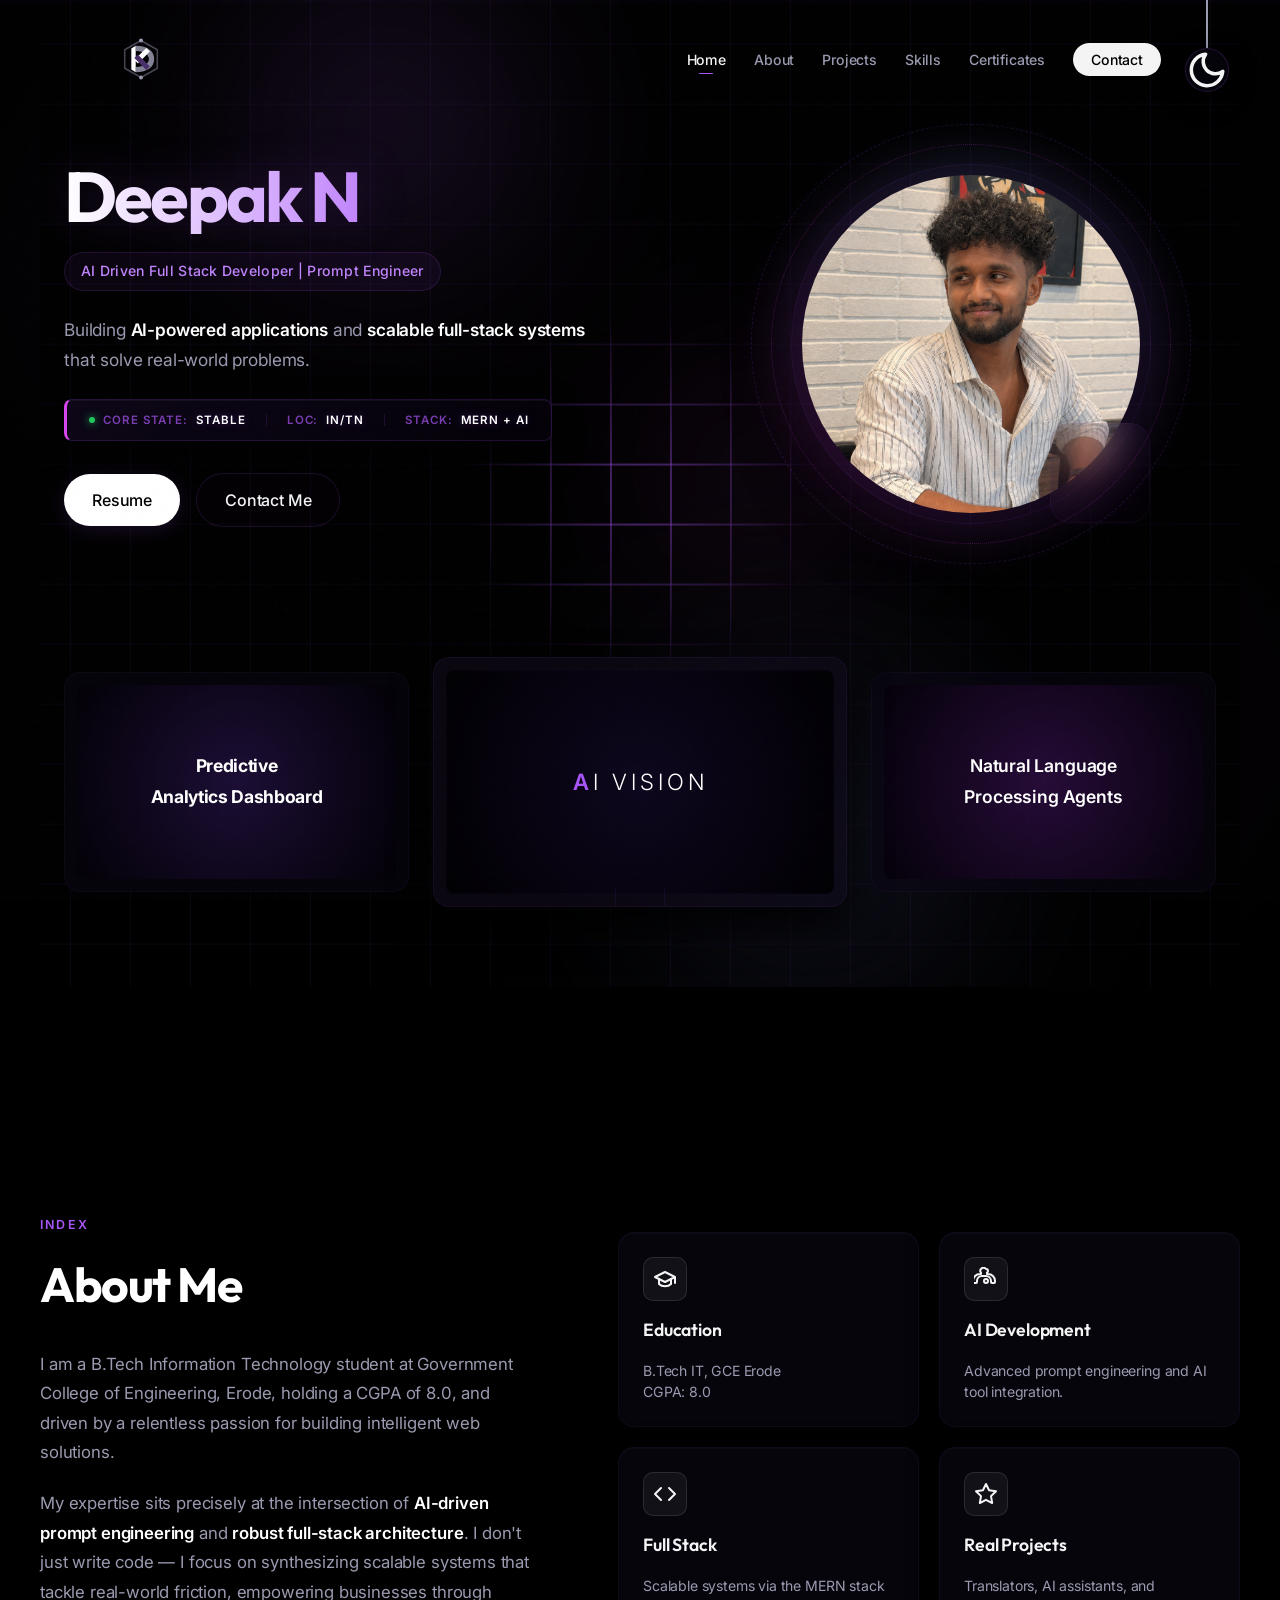
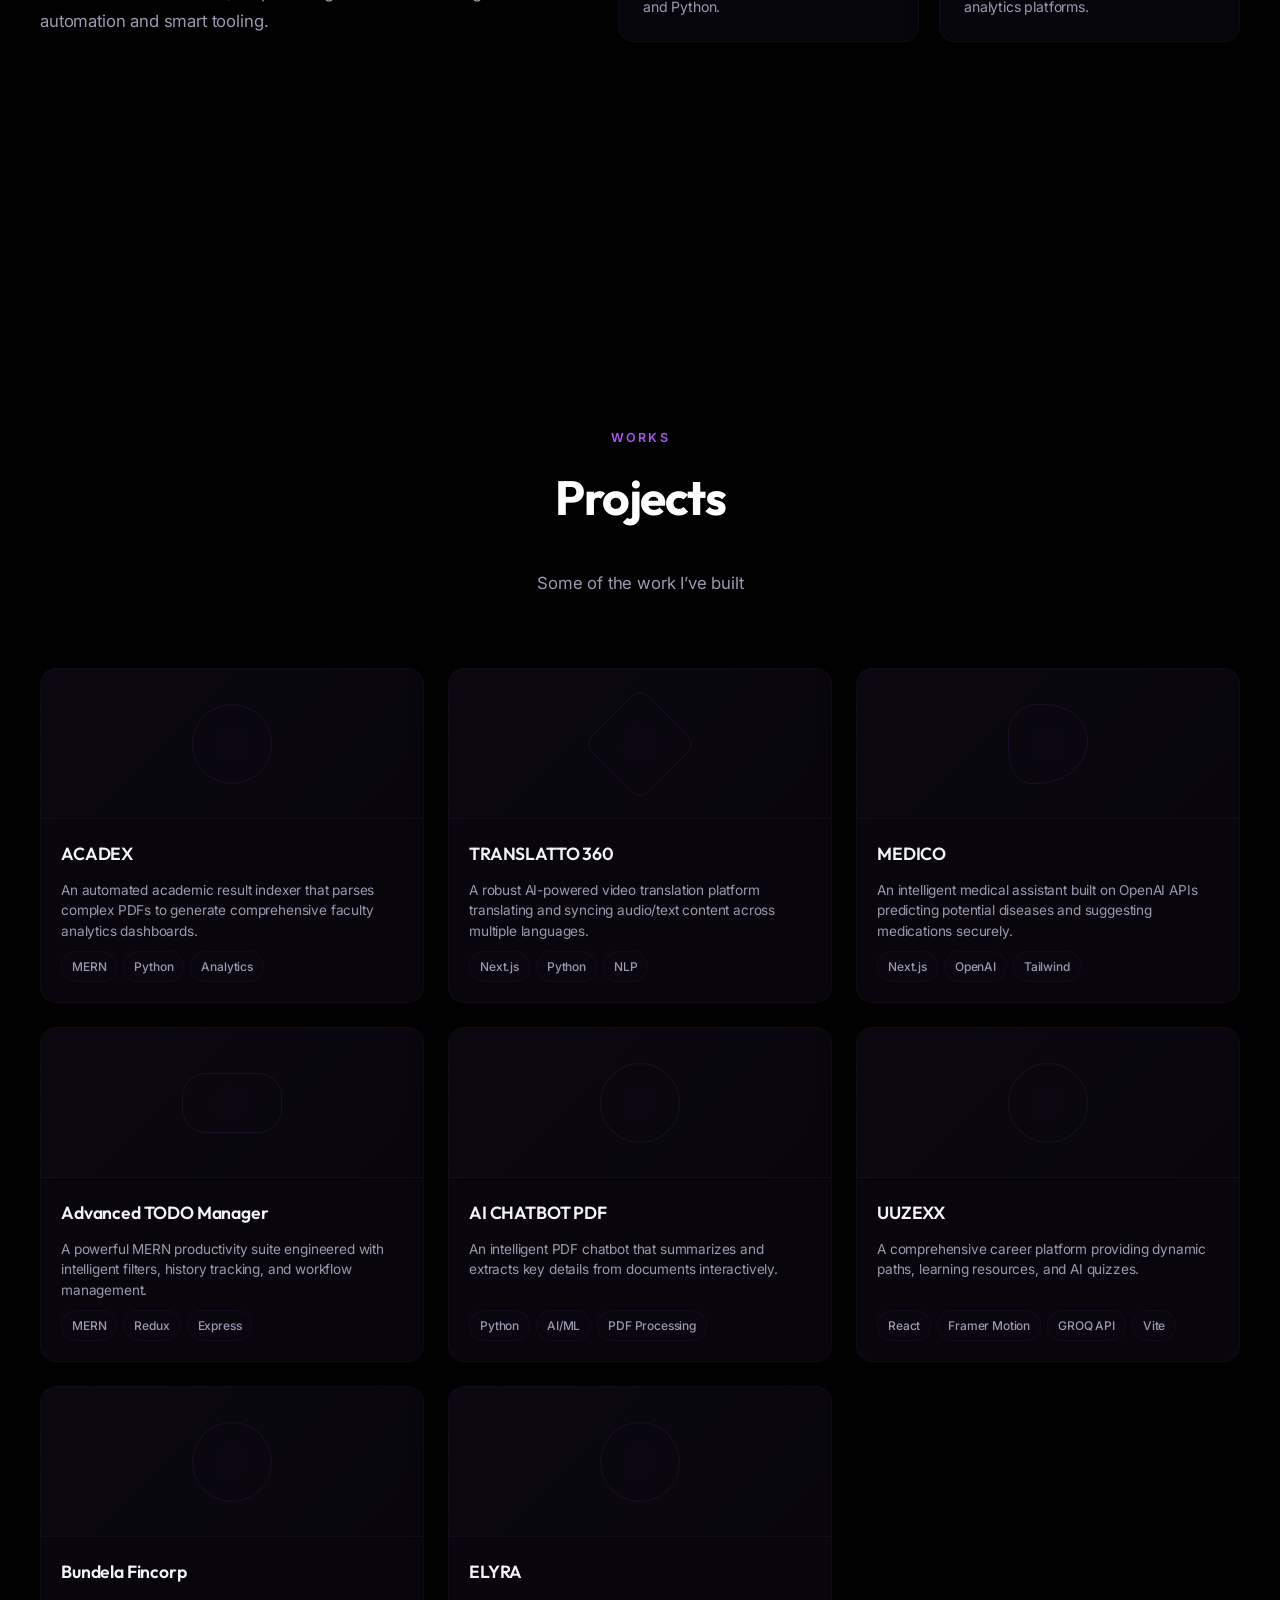
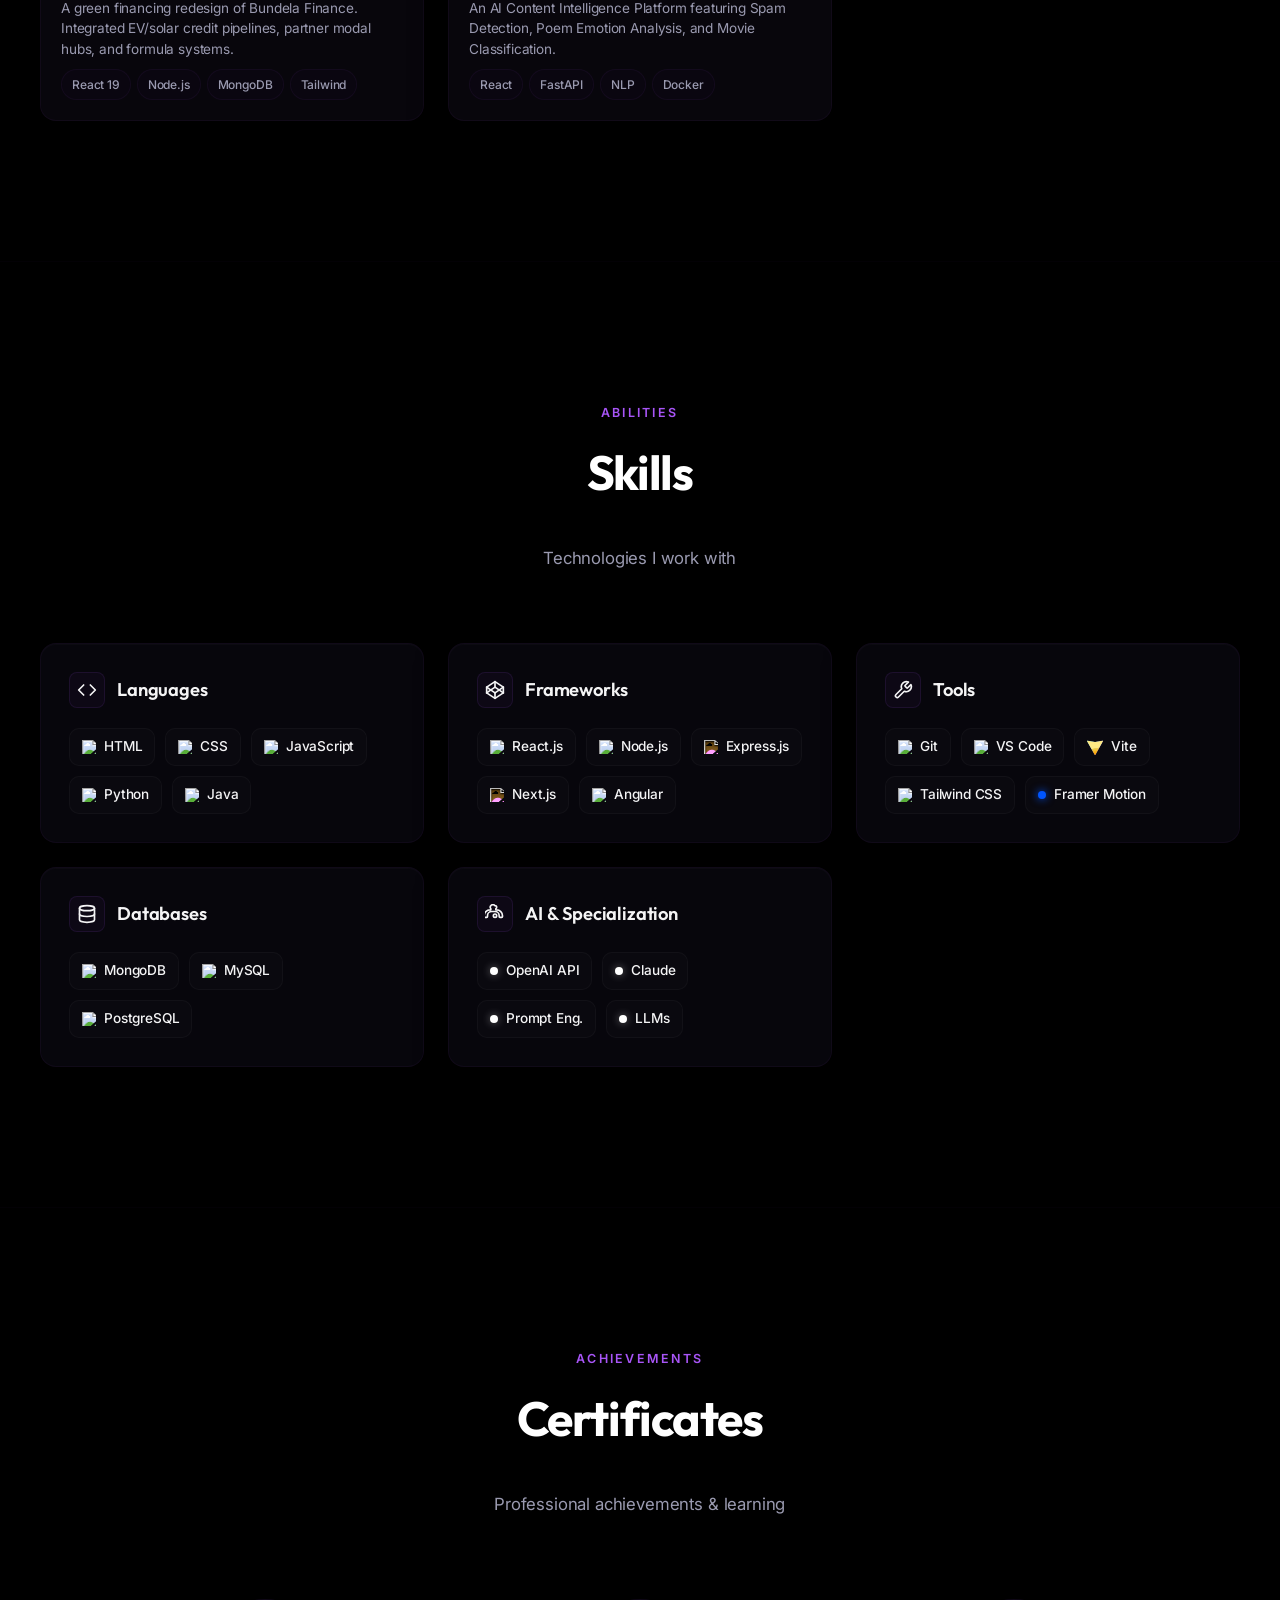
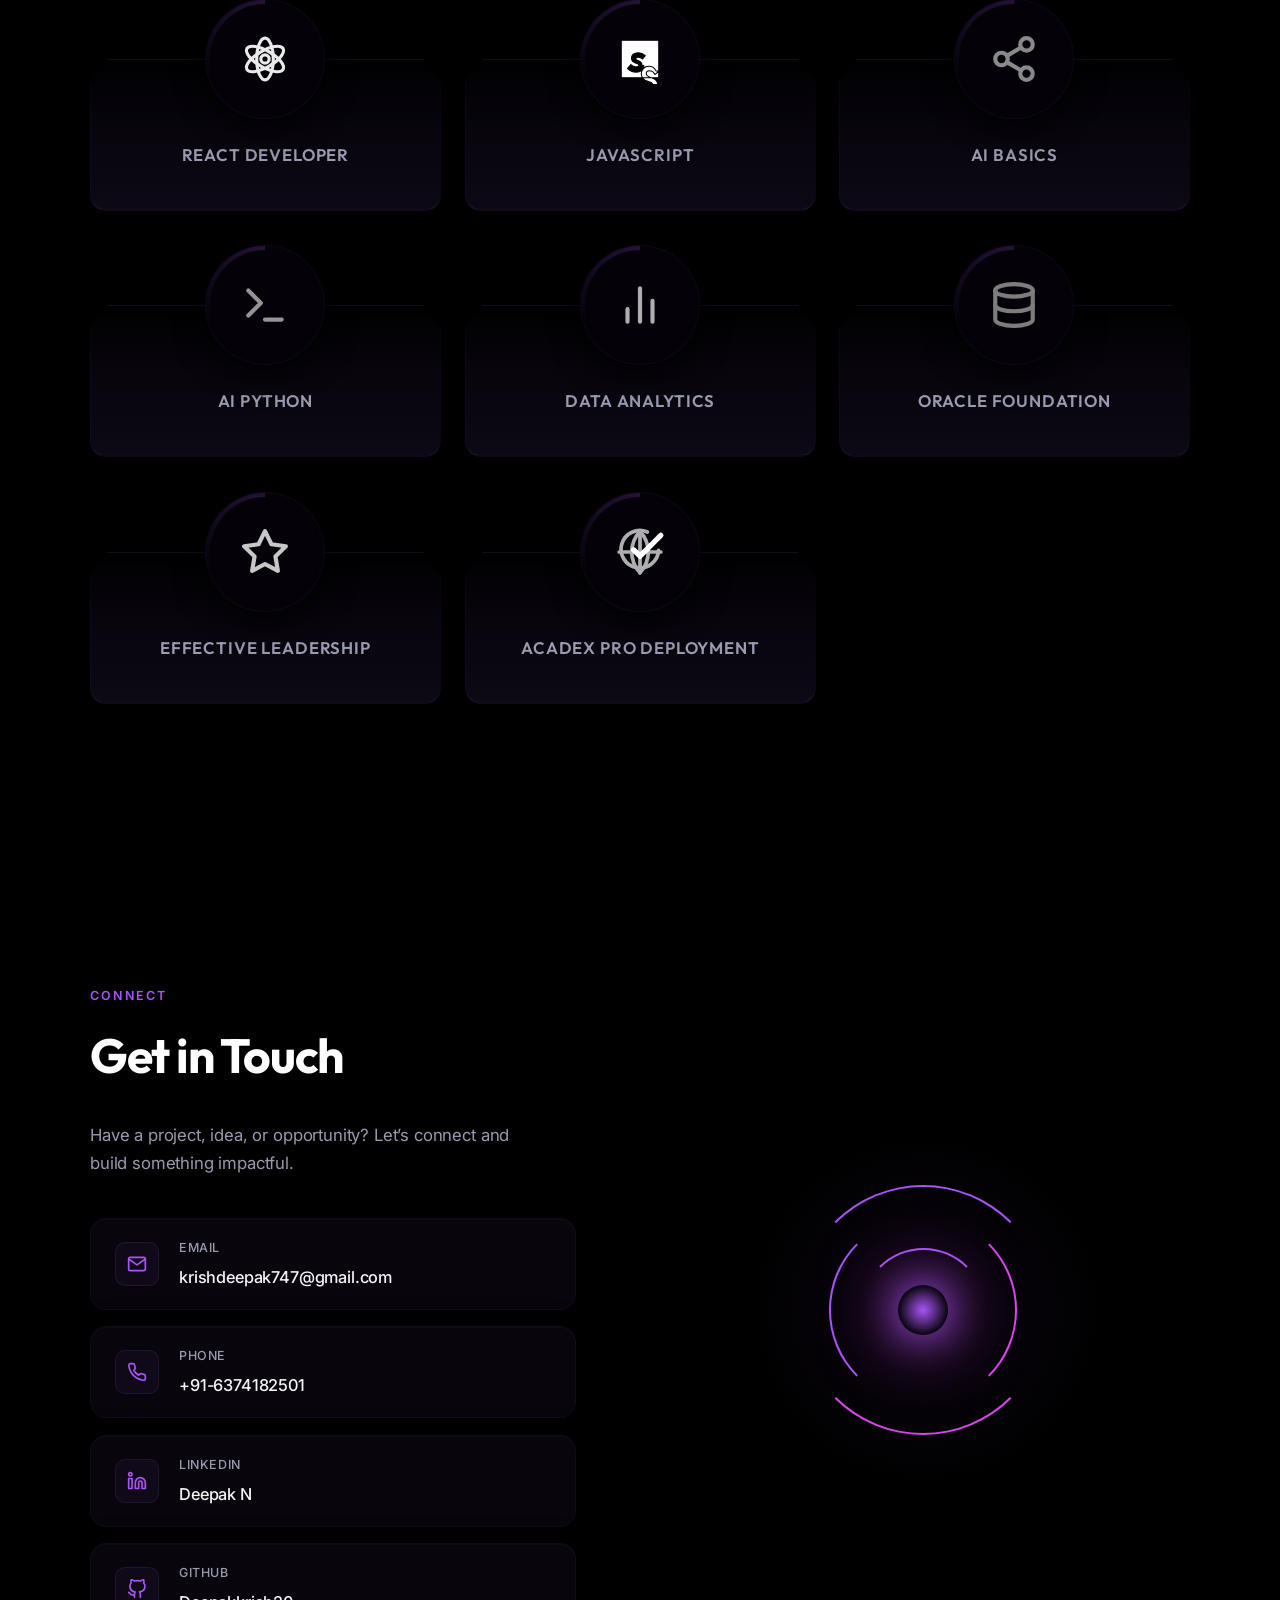
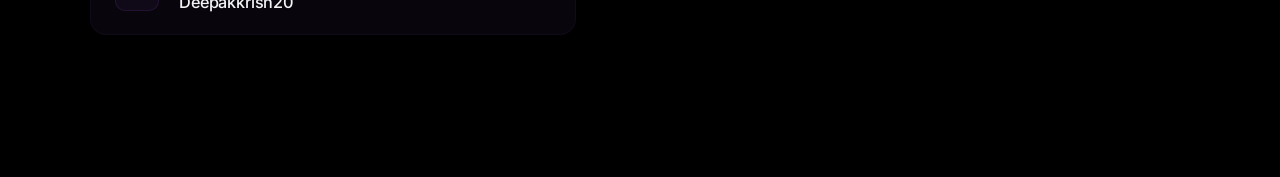
==== commit 5be5bc1b: "updation done in ui" ====
--- a/index.html
+++ b/index.html
@@ -11,111 +11,148 @@
     href="https://fonts.googleapis.com/css2?family=Outfit:wght@400;500;600;700&family=Inter:wght@400;500;600&display=swap"
     rel="stylesheet">
   <style>
-    /* Reset */
+    /* =========================================
+       DESIGN SYSTEM & VARIABLES (Purple Luxury Style)
+       ========================================= */
+    :root {
+      --bg-dark: #000000;
+      --bg-surface: #030106;
+      --bg-panel: rgba(12, 9, 20, 0.55);
+      --text-main: #f4f4f5;
+      --text-muted: #9a9ab0;
+      --text-strong: #ffffff;
+
+      --accent-purple: #a855f7;
+      --accent-violet: #818cf8;
+      --accent-magenta: #d946ef;
+      
+      --primary: var(--accent-purple);
+      --magenta: var(--accent-magenta);
+
+      /* Glassmorphism system */
+      --glass-bg: rgba(168, 85, 247, 0.015);
+      --glass-bg-hover: rgba(168, 85, 247, 0.04);
+      --glass-border: rgba(168, 85, 247, 0.05);
+      --glass-border-hover: rgba(168, 85, 247, 0.12);
+      --glass-border-strong: rgba(168, 85, 247, 0.18);
+      
+      --card-shadow: rgba(0, 0, 0, 0.9);
+      --nav-bg: rgba(2, 1, 4, 0.7);
+
+      /* Certificates Podium variables */
+      --podium-grad-0: rgba(0, 0, 0, 0);
+      --podium-grad-40: rgba(8, 5, 14, 0.85);
+      --podium-grad-100: rgba(13, 9, 22, 0.95);
+      --podium-hover-40: rgba(168, 85, 247, 0.06);
+      --podium-hover-100: rgba(168, 85, 247, 0.14);
+      --icon-shadow: rgba(168, 85, 247, 0.05);
+
+      /* Button tokens */
+      --btn-primary-bg: #ffffff;
+      --btn-primary-text: #000000;
+      --btn-primary-hover: #e4e4e7;
+      --btn-secondary-border: rgba(168, 85, 247, 0.15);
+      --btn-secondary-text: var(--text-main);
+
+      --input-bg: rgba(12, 9, 20, 0.7);
+      --input-focus: rgba(18, 14, 28, 0.9);
+      --form-success-bg: rgba(8, 5, 14, 0.95);
+
+      --logo-primary: #ffffff;
+      --logo-secondary: #9a9ab0;
+      --logo-accent: #ffffff;
+      --logo-muted: #49306b;
+
+      --line-track: rgba(168, 85, 247, 0.015);
+    }
+
+    [data-theme="light"] {
+      --bg-dark: #ffffff;
+      --bg-surface: #fbfbfe;
+      --bg-panel: #ffffff;
+      --text-main: #18181b;
+      --text-muted: #5e5e6a;
+      --text-strong: #000000;
+      
+      --primary: #6b21a8;
+      --magenta: #b5179e;
+      --accent-purple: #7c3aed;
+      --accent-violet: #6366f1;
+      --accent-magenta: #c084fc;
+
+      --glass-bg: rgba(124, 58, 237, 0.015);
+      --glass-bg-hover: rgba(124, 58, 237, 0.03);
+      --glass-border: rgba(124, 58, 237, 0.07);
+      --glass-border-hover: rgba(124, 58, 237, 0.15);
+      --glass-border-strong: rgba(124, 58, 237, 0.22);
+      --card-shadow: rgba(124, 58, 237, 0.03);
+      --nav-bg: rgba(255, 255, 255, 0.8);
+
+      --podium-grad-0: rgba(255, 255, 255, 0);
+      --podium-grad-40: rgba(253, 251, 255, 0.9);
+      --podium-grad-100: rgba(253, 251, 255, 1);
+      --podium-hover-40: rgba(124, 58, 237, 0.02);
+      --podium-hover-100: rgba(124, 58, 237, 0.05);
+      --icon-shadow: rgba(124, 58, 237, 0.02);
+
+      --btn-primary-bg: #6b21a8;
+      --btn-primary-text: #ffffff;
+      --btn-primary-hover: #581c87;
+      --btn-secondary-border: rgba(124, 58, 237, 0.16);
+      --btn-secondary-text: #6b21a8;
+
+      --input-bg: #ffffff;
+      --input-border: rgba(124, 58, 237, 0.1);
+      --input-focus: #faf9ff;
+      --form-success-bg: rgba(255, 255, 255, 0.98);
+
+      --logo-primary: #6b21a8;
+      --logo-secondary: #5e5e6a;
+      --logo-accent: #6b21a8;
+      --logo-muted: #c084fc;
+
+      --line-track: rgba(124, 58, 237, 0.01);
+    }
+
+    /* Reset & Base Elements */
     * {
       margin: 0;
       padding: 0;
       box-sizing: border-box;
     }
 
-    :root {
-      --bg-dark: #09090b;
-      --text-main: #ffffff;
-      --text-muted: #9ca3af;
-      --primary: #9d4edd;
-      --magenta: #d946ef;
-      --blue-purple: #6366f1;
-
-      --glass-bg: rgba(255, 255, 255, 0.02);
-      --glass-bg-hover: rgba(255, 255, 255, 0.04);
-      --glass-border: rgba(255, 255, 255, 0.05);
-      --glass-border-hover: rgba(255, 255, 255, 0.15);
-      --glass-border-strong: rgba(255, 255, 255, 0.2);
-      --card-shadow: rgba(0, 0, 0, 0.4);
-      --nav-bg: rgba(9, 9, 11, 0.75);
-
-      --podium-grad-0: rgba(20, 20, 25, 0);
-      --podium-grad-40: rgba(20, 20, 25, 0.8);
-      --podium-grad-100: rgba(20, 20, 25, 0.9);
-      --podium-hover-40: rgba(157, 78, 221, 0.1);
-      --podium-hover-100: rgba(157, 78, 221, 0.2);
-      --icon-shadow: rgba(255, 255, 255, 0.1);
-      --text-strong: #ffffff;
-
-      --btn-primary-bg: var(--primary);
-      --btn-primary-hover: #8b3dcc;
-      --btn-secondary-border: var(--glass-border-strong);
-      --btn-secondary-text: var(--text-main);
-
-      --input-bg: rgba(9, 9, 11, 0.6);
-      --input-focus: rgba(9, 9, 11, 0.8);
-      --form-success-bg: rgba(9, 9, 11, 0.95);
-
-      /* Brand Logo Responsive Colors */
-      --logo-primary: #0052ff;
-      --logo-secondary: #00e5ff;
-      --logo-accent: #ffffff;
-      --logo-muted: #94a3b8;
-
-      --line-track: rgba(255, 255, 255, 0.03);
-    }
-
-    [data-theme="light"] {
-      --bg-dark: #f8f9fb;
-      --text-main: #1a1a1a;
-      --text-muted: #555555;
-      --primary: #6366f1;
-      --magenta: #ec4899;
-      --blue-purple: #6366f1;
-
-      --glass-bg: rgba(255, 255, 255, 0.6);
-      --glass-bg-hover: #f1f5f9;
-      --glass-border: rgba(0, 0, 0, 0.05);
-      --glass-border-hover: #e5e7eb;
-      --glass-border-strong: #e5e7eb;
-      --card-shadow: rgba(0, 0, 0, 0.04);
-      --nav-bg: rgba(255, 255, 255, 0.7);
-
-      --podium-grad-0: rgba(248, 249, 251, 0);
-      --podium-grad-40: rgba(248, 249, 251, 0.9);
-      --podium-grad-100: rgba(248, 249, 251, 1);
-      --podium-hover-40: rgba(99, 102, 241, 0.05);
-      --podium-hover-100: rgba(99, 102, 241, 0.1);
-      --icon-shadow: rgba(0, 0, 0, 0.1);
-      --text-strong: var(--primary);
-
-      --btn-primary-bg: #6366f1;
-      --btn-primary-hover: #4f46e5;
-      --btn-secondary-border: #e5e7eb;
-      --btn-secondary-text: #333333;
-
-      --input-bg: #ffffff;
-      --input-border: #e5e7eb;
-      --input-focus: #f1f5f9;
-      --form-success-bg: rgba(255, 255, 255, 0.95);
-
-      /* Brand Logo Responsive Colors */
-      --logo-primary: #0052ff;
-      --logo-secondary: #00b4d8;
-      --logo-accent: #1a1a1a;
-      --logo-muted: #475569;
-
-      --line-track: rgba(0, 0, 0, 0.02);
+    html {
+      scroll-behavior: smooth;
     }
 
     body {
-      font-family: 'Inter', sans-serif;
+      font-family: 'Inter', -apple-system, BlinkMacSystemFont, sans-serif;
       background-color: var(--bg-dark);
       color: var(--text-main);
       overflow-x: hidden;
-      line-height: 1.6;
-    }
-
-    h1,
-    h2,
-    h3,
-    .brand-name {
-      font-family: 'Outfit', sans-serif;
+      line-height: 1.75;
+      letter-spacing: -0.01em;
+      -webkit-font-smoothing: antialiased;
+    }
+
+    h1, h2, h3, .brand-name {
+      font-family: 'Outfit', -apple-system, BlinkMacSystemFont, sans-serif;
+    }
+
+    /* Scrollbars (Stripe Style) */
+    ::-webkit-scrollbar {
+      width: 6px;
+      height: 6px;
+    }
+    ::-webkit-scrollbar-track {
+      background: var(--bg-dark);
+    }
+    ::-webkit-scrollbar-thumb {
+      background: rgba(168, 85, 247, 0.15);
+      border-radius: 4px;
+    }
+    ::-webkit-scrollbar-thumb:hover {
+      background: rgba(168, 85, 247, 0.3);
     }
 
     /* Scroll Progress Bar */
@@ -125,7 +162,7 @@
       left: 0;
       width: 100%;
       height: 3px;
-      background: rgba(255, 255, 255, 0.05);
+      background: rgba(168, 85, 247, 0.02);
       z-index: 2000;
     }
 
@@ -134,114 +171,50 @@
       width: 100%;
       transform: scaleX(0);
       transform-origin: left;
-      background: linear-gradient(to right, var(--blue-purple), var(--magenta), var(--primary));
+      background: linear-gradient(to right, var(--accent-violet), var(--accent-purple), var(--accent-magenta));
       will-change: transform;
     }
 
-    /* Live Background Flowing Lines */
-    .live-bg-lines {
+    /* Premium Texture Backdrops */
+    .grid-overlay {
       position: fixed;
-      top: 0;
-      left: 0;
-      width: 100%;
+      inset: 0;
+      background-image: 
+      	linear-gradient(rgba(168, 85, 247, 0.015) 1px, transparent 1px),
+      	linear-gradient(90deg, rgba(168, 85, 247, 0.015) 1px, transparent 1px);
+      background-size: 80px 80px;
+      pointer-events: none;
+      z-index: -2;
+      mask-image: radial-gradient(circle 380px at var(--mouse-x, 50%) var(--mouse-y, 50%), black 0%, transparent 100%);
+      -webkit-mask-image: radial-gradient(circle 380px at var(--mouse-x, 50%) var(--mouse-y, 50%), black 0%, transparent 100%);
+      will-change: mask-image, -webkit-mask-image;
+    }
+
+    [data-theme="light"] .grid-overlay {
+      background-image: 
+      	linear-gradient(rgba(124, 58, 237, 0.02) 1px, transparent 1px),
+      	linear-gradient(90deg, rgba(124, 58, 237, 0.02) 1px, transparent 1px);
+    }
+
+    .noise-overlay {
+      position: fixed;
+      inset: 0;
+      width: 100vw;
       height: 100vh;
-      z-index: -5;
+      background-image: url("data:image/svg+xml,%3Csvg viewBox='0 0 200 200' xmlns='http://www.w3.org/2000/svg'%3E%3Cfilter id='noise'%3E%3CfeTurbulence type='fractalNoise' baseFrequency='0.85' numOctaves='3' stitchTiles='stitch'/%3E%3C/filter%3E%3Crect width='100%25' height='100%25' filter='url(%23noise)'/%3E%3C/svg%3E");
+      opacity: 0.012;
       pointer-events: none;
-      overflow: hidden;
-      display: flex;
-      justify-content: space-evenly;
-    }
-
-    .bg-line {
-      width: 1px;
-      height: 100%;
-      background: var(--line-track);
-      position: relative;
-    }
-
-    .bg-line::before {
-      content: '';
-      position: absolute;
-      top: -150px;
-      left: -0.5px;
-      width: 2px;
-      height: 150px;
-      background: linear-gradient(to bottom, rgba(157, 78, 221, 0) 0%, rgba(217, 70, 239, 0.8) 70%, rgba(255, 255, 255, 0.9) 100%);
-      animation: drop-line 6s infinite linear;
-      box-shadow: 0 0 10px rgba(217, 70, 239, 0.9);
-      will-change: transform;
-      opacity: 0;
-    }
-
-    .bg-line:nth-child(1)::before {
-      animation-delay: 1s;
-      animation-duration: 8s;
-      background: linear-gradient(to bottom, rgba(157, 78, 221, 0), rgba(157, 78, 221, 0.8), #fff);
-      box-shadow: 0 0 10px var(--primary);
-    }
-
-    .bg-line:nth-child(2)::before {
-      animation-delay: 3s;
-      animation-duration: 6s;
-    }
-
-    .bg-line:nth-child(3)::before {
-      animation-delay: 0s;
-      animation-duration: 9s;
-      background: linear-gradient(to bottom, rgba(99, 102, 241, 0), rgba(99, 102, 241, 0.8), #fff);
-      box-shadow: 0 0 10px var(--blue-purple);
-    }
-
-    .bg-line:nth-child(4)::before {
-      animation-delay: 4.5s;
-      animation-duration: 7s;
-    }
-
-    .bg-line:nth-child(5)::before {
-      animation-delay: 2s;
-      animation-duration: 10s;
-      background: linear-gradient(to bottom, rgba(157, 78, 221, 0), rgba(157, 78, 221, 0.8), #fff);
-      box-shadow: 0 0 10px var(--primary);
-    }
-
-    .bg-line:nth-child(6)::before {
-      animation-delay: 5s;
-      animation-duration: 8s;
-    }
-
-    @keyframes drop-line {
-      0% {
-        transform: translateY(-50px);
-        opacity: 0;
-      }
-
-      10% {
-        opacity: 1;
-      }
-
-      65% {
-        opacity: 1;
-      }
-
-      70% {
-        transform: translateY(calc(100vh + 150px));
-        opacity: 0;
-      }
-
-      100% {
-        transform: translateY(calc(100vh + 150px));
-        opacity: 0;
-      }
-    }
-
-    /* Ambient Glows (Parallax targets) */
+      z-index: 1500;
+    }
+
+    /* Ambient Layered Glows */
     .glow-top-left {
       position: absolute;
       top: -10%;
       left: -10%;
-      width: 60vw;
-      height: 60vw;
-      background: radial-gradient(circle, rgba(157, 78, 221, 0.12) 0%, rgba(9, 9, 11, 0) 60%);
+      width: 55vw;
+      height: 55vw;
+      background: radial-gradient(circle, rgba(129, 140, 248, 0.04) 0%, rgba(9, 9, 11, 0) 70%);
       z-index: -1;
       pointer-events: none;
       will-change: transform;
@@ -249,29 +222,72 @@
 
     .glow-bottom-right {
       position: absolute;
-      bottom: -20%;
+      bottom: -15%;
       right: -10%;
       width: 50vw;
       height: 50vw;
-      background: radial-gradient(circle, rgba(217, 70, 239, 0.08) 0%, rgba(9, 9, 11, 0) 60%);
+      background: radial-gradient(circle, rgba(217, 70, 239, 0.03) 0%, rgba(9, 9, 11, 0) 70%);
       z-index: -1;
       pointer-events: none;
       will-change: transform;
     }
 
-    /* Navbar Wrapper */
+    /* Spotlight Border Highlights (tactile mouse reflections on components) */
+    .project-card, .about-card, .skill-card, .cert-card, .contact-item, .showcase-card {
+      position: relative;
+    }
+
+    .project-card::before, .about-card::before, .skill-card::before, .cert-card::before, .contact-item::before, .showcase-card::before {
+      content: '';
+      position: absolute;
+      inset: 0;
+      border-radius: inherit;
+      padding: 1.2px;
+      background: radial-gradient(circle 180px at var(--mouse-x-card, -200px) var(--mouse-y-card, -200px), rgba(168, 85, 247, 0.15), transparent 80%);
+      -webkit-mask: linear-gradient(#fff 0 0) content-box, linear-gradient(#fff 0 0);
+      -webkit-mask-composite: xor;
+      mask-composite: exclude;
+      pointer-events: none;
+      z-index: 5;
+      transition: background 0.4s ease;
+    }
+
+    .project-card:hover::before, .about-card:hover::before, .skill-card:hover::before, .cert-card:hover::before, .contact-item:hover::before, .showcase-card:hover::before {
+      background: radial-gradient(circle 200px at var(--mouse-x-card) var(--mouse-y-card), rgba(168, 85, 247, 0.32), transparent 80%);
+    }
+
+    [data-theme="light"] .project-card::before, 
+    [data-theme="light"] .about-card::before, 
+    [data-theme="light"] .skill-card::before, 
+    [data-theme="light"] .cert-card::before,
+    [data-theme="light"] .contact-item::before,
+    [data-theme="light"] .showcase-card::before {
+      background: radial-gradient(circle 180px at var(--mouse-x-card, -200px) var(--mouse-y-card, -200px), rgba(124, 58, 237, 0.05), transparent 80%);
+    }
+
+    [data-theme="light"] .project-card:hover::before, 
+    [data-theme="light"] .about-card:hover::before, 
+    [data-theme="light"] .skill-card:hover::before, 
+    [data-theme="light"] .cert-card:hover::before,
+    [data-theme="light"] .contact-item:hover::before,
+    [data-theme="light"] .showcase-card:hover::before {
+      background: radial-gradient(circle 200px at var(--mouse-x-card) var(--mouse-y-card), rgba(124, 58, 237, 0.2), transparent 80%);
+    }
+
+    /* =========================================
+       NAVIGATION BAR (Floating Glass Pill)
+       ========================================= */
     .navbar-wrapper {
       position: fixed;
-      top: 20px;
+      top: 24px;
       left: 0;
       width: 100%;
       display: flex;
       justify-content: center;
       z-index: 1000;
-      padding: 0 20px;
-      /* Page load animation */
+      padding: 0 24px;
       opacity: 0;
-      transform: translateY(-20px);
+      transform: translateY(-10px);
       animation: fadeDown 0.6s cubic-bezier(0.16, 1, 0.3, 1) forwards;
       transition: opacity 0.4s ease, transform 0.4s ease;
     }
@@ -289,37 +305,33 @@
       }
     }
 
-    /* Navbar */
     header {
       width: 100%;
       max-width: 1100px;
-      padding: 12px 24px;
+      padding: 12px 28px;
       display: flex;
       justify-content: space-between;
       align-items: center;
-      border-radius: 20px;
-
-      /* Initial state - transparent */
+      border-radius: 99px;
       background: transparent;
       backdrop-filter: blur(0px);
       -webkit-backdrop-filter: blur(0px);
       border: 1px solid transparent;
-      transition: all 0.4s cubic-bezier(0.16, 1, 0.3, 1);
-    }
-
-    /* Scrolled State - Fades in background */
+      transition: all 0.5s cubic-bezier(0.16, 1, 0.3, 1);
+    }
+
     header.scrolled {
-      background: var(--nav-bg);
+      background: rgba(5, 3, 10, 0.72);
       backdrop-filter: blur(16px);
       -webkit-backdrop-filter: blur(16px);
-      border: 1px solid var(--glass-border);
-      box-shadow: 0 10px 30px var(--card-shadow);
-    }
-
-    .brand {
-      display: flex;
-      align-items: center;
-      line-height: 1;
+      border: 1px solid rgba(168, 85, 247, 0.08);
+      box-shadow: 0 10px 40px rgba(0, 0, 0, 0.9);
+    }
+
+    [data-theme="light"] header.scrolled {
+      background: rgba(253, 251, 255, 0.8);
+      border: 1px solid rgba(124, 58, 237, 0.06);
+      box-shadow: 0 10px 30px rgba(124, 58, 237, 0.03);
     }
 
     .brand-logo-link {
@@ -330,28 +342,23 @@
     }
 
     .brand-logo-svg {
-      transition: transform 0.4s cubic-bezier(0.16, 1, 0.3, 1);
+      transition: transform 0.5s cubic-bezier(0.16, 1, 0.3, 1);
     }
 
     .brand-logo-link:hover .brand-logo-svg {
-      transform: scale(1.1) rotate(5deg);
+      transform: scale(1.08) rotate(3deg);
     }
 
     .brand .name {
-      font-size: 1.6rem;
+      font-size: 1.4rem;
       font-weight: 700;
       color: var(--text-main);
-      letter-spacing: -0.02em;
-      transition: color 0.3s ease;
-    }
-
-    .brand-logo-link:hover .name {
-      color: var(--primary);
+      letter-spacing: -0.03em;
     }
 
     .nav-links {
       display: flex;
-      gap: 32px;
+      gap: 28px;
       list-style: none;
       align-items: center;
     }
@@ -359,42 +366,42 @@
     .nav-links a {
       text-decoration: none;
       color: var(--text-muted);
-      font-size: 0.9rem;
+      font-size: 0.88rem;
       font-weight: 500;
-      transition: color 0.3s, text-shadow 0.3s;
+      transition: color 0.4s cubic-bezier(0.16, 1, 0.3, 1);
       position: relative;
     }
 
-    /* Soft Underline Animation */
     .nav-links a::after {
       content: '';
       position: absolute;
-      bottom: -4px;
-      left: 0;
+      bottom: -6px;
+      left: 50%;
+      transform: translateX(-50%);
       width: 0;
       height: 1.5px;
-      background-color: var(--text-main);
-      transition: width 0.3s cubic-bezier(0.16, 1, 0.3, 1);
+      background-color: var(--accent-purple);
+      transition: width 0.4s cubic-bezier(0.16, 1, 0.3, 1);
+      border-radius: 99px;
     }
 
     .nav-links a:hover,
     .nav-links a.active {
       color: var(--text-main);
-      text-shadow: 0 0 8px rgba(255, 255, 255, 0.15);
     }
 
     .nav-links a:hover::after,
     .nav-links a.active::after {
-      width: 100%;
+      width: 14px;
     }
 
     .btn-contact {
-      background-color: var(--primary);
-      color: white !important;
-      padding: 8px 20px;
-      border-radius: 24px;
+      background-color: var(--text-main) !important;
+      color: var(--bg-dark) !important;
+      padding: 8px 18px;
+      border-radius: 99px;
       font-weight: 500;
-      transition: all 0.3s cubic-bezier(0.16, 1, 0.3, 1) !important;
+      transition: all 0.4s cubic-bezier(0.16, 1, 0.3, 1) !important;
     }
 
     .btn-contact::after {
@@ -402,77 +409,360 @@
     }
 
     .btn-contact:hover {
-      background-color: #8b3dcc;
-      box-shadow: 0 6px 20px rgba(157, 78, 221, 0.4);
-      transform: translateY(-2px) scale(1.05);
-    }
-
-    /* Hero Section Split Layout */
+      opacity: 0.9;
+      transform: scale(1.03);
+    }
+
+    /* =========================================
+       HERO SECTION (Cinematic Scale)
+       ========================================= */
     .hero {
       min-height: 100vh;
       display: flex;
       flex-direction: column;
       justify-content: center;
       align-items: center;
-      padding: 140px 5% 80px;
+      padding: 160px 24px 80px;
       position: relative;
       max-width: 1200px;
       margin: 0 auto;
-    }
+      overflow: hidden;
+    }
+
+    .hero-glow-backdrop {
+      position: absolute;
+      inset: 0;
+      width: 100%;
+      height: 100%;
+      z-index: 0;
+      overflow: hidden;
+      pointer-events: none;
+      background-color: #000000;
+    }
+
+    [data-theme="light"] .hero-glow-backdrop {
+      background-color: #fbfbfe;
+    }
+
+    /* Ambient Glowing Orbs */
+    .glow-orb {
+      position: absolute;
+      border-radius: 50%;
+      filter: blur(80px);
+      opacity: 0.45;
+      mix-blend-mode: screen;
+      will-change: transform;
+    }
+
+    [data-theme="light"] .glow-orb {
+      mix-blend-mode: multiply;
+      opacity: 0.08;
+      filter: blur(100px);
+    }
+
+    .glow-orb-1 {
+      top: -10%;
+      left: 10%;
+      width: 450px;
+      height: 450px;
+      background: radial-gradient(circle, rgba(168, 85, 247, 0.38) 0%, transparent 70%);
+      animation: orb-bounce-1 20s ease-in-out infinite alternate;
+    }
+
+    .glow-orb-2 {
+      bottom: -10%;
+      right: 15%;
+      width: 500px;
+      height: 500px;
+      background: radial-gradient(circle, rgba(129, 140, 248, 0.32) 0%, transparent 70%);
+      animation: orb-bounce-2 25s ease-in-out infinite alternate;
+    }
+
+    .glow-orb-3 {
+      top: 30%;
+      left: 45%;
+      width: 350px;
+      height: 350px;
+      background: radial-gradient(circle, rgba(217, 70, 239, 0.22) 0%, transparent 70%);
+      animation: orb-bounce-3 18s ease-in-out infinite alternate;
+    }
+
+    @keyframes orb-bounce-1 {
+      0% { transform: translate(0, 0) scale(1); }
+      100% { transform: translate(80px, 50px) scale(1.15); }
+    }
+
+    @keyframes orb-bounce-2 {
+      0% { transform: translate(0, 0) scale(1.1); }
+      100% { transform: translate(-100px, -60px) scale(0.9); }
+    }
+
+    @keyframes orb-bounce-3 {
+      0% { transform: translate(0, 0) scale(0.9); }
+      100% { transform: translate(50px, -40px) scale(1.2); }
+    }
+
+    /* 2D Cybernetic Grid */
+    /* 2D Cybernetic Grid */
+    .hero-grid-lines {
+      position: absolute;
+      inset: 0;
+      background-image: 
+        linear-gradient(rgba(168, 85, 247, 0.08) 1.5px, transparent 1.5px),
+        linear-gradient(90deg, rgba(168, 85, 247, 0.08) 1.5px, transparent 1.5px);
+      background-size: 60px 60px;
+      background-position: center center;
+      opacity: 0.85;
+      pointer-events: none;
+    }
+
+    [data-theme="light"] .hero-grid-lines {
+      background-image: 
+        linear-gradient(rgba(124, 58, 237, 0.06) 1.5px, transparent 1.5px),
+        linear-gradient(90deg, rgba(124, 58, 237, 0.06) 1.5px, transparent 1.5px);
+    }
+
+    /* Highly Visible Hover Spotlight Grid Overlay (Hero Section Only) */
+    .hero-grid-spotlight {
+      position: absolute;
+      inset: 0;
+      background-image: 
+        linear-gradient(rgba(168, 85, 247, 0.45) 2.5px, transparent 2.5px),
+        linear-gradient(90deg, rgba(168, 85, 247, 0.45) 2.5px, transparent 2.5px);
+      background-size: 60px 60px;
+      background-position: center center;
+      opacity: 0.95;
+      pointer-events: none;
+      mask-image: radial-gradient(circle 180px at var(--hero-mouse-x, 50%) var(--hero-mouse-y, 50%), black 0%, transparent 100%);
+      -webkit-mask-image: radial-gradient(circle 180px at var(--hero-mouse-x, 50%) var(--hero-mouse-y, 50%), black 0%, transparent 100%);
+    }
+
+    [data-theme="light"] .hero-grid-spotlight {
+      background-image: 
+        linear-gradient(rgba(124, 58, 237, 0.35) 2.5px, transparent 2.5px),
+        linear-gradient(90deg, rgba(124, 58, 237, 0.35) 2.5px, transparent 2.5px);
+    }
+
+
 
     .hero-content {
       display: flex;
       justify-content: space-between;
       align-items: center;
       width: 100%;
-      gap: 40px;
-      margin-bottom: 80px;
+      gap: 60px;
+      margin-bottom: 90px;
+      position: relative;
+      z-index: 10;
     }
 
     .hero-text {
-      flex: 1;
+      flex: 1.1;
       text-align: left;
     }
 
     .hero-text h1 {
-      font-size: clamp(3rem, 5vw, 4.5rem);
-      line-height: 1.1;
-      margin-bottom: 16px;
+      font-size: clamp(3.2rem, 5.5vw, 4.8rem);
+      line-height: 1.05;
+      margin-bottom: 18px;
       font-weight: 700;
-      letter-spacing: -0.02em;
+      letter-spacing: -0.04em;
+      color: #ffffff;
+      filter: drop-shadow(0 0 25px rgba(168, 85, 247, 0.18));
+    }
+
+    @supports (-webkit-background-clip: text) or (background-clip: text) {
+      .hero-text h1 {
+        background: linear-gradient(90deg, #ffffff 0%, #c084fc 25%, #818cf8 50%, #d946ef 75%, #ffffff 100%);
+        background-size: 200% auto;
+        -webkit-background-clip: text;
+        background-clip: text;
+        -webkit-text-fill-color: transparent;
+        animation: fadeUpLoad 0.8s cubic-bezier(0.16, 1, 0.3, 1) forwards 0.05s, textShimmer 5s linear infinite;
+      }
+    }
+
+    [data-theme="light"] .hero-text h1 {
+      color: #18181b;
+      filter: none;
+    }
+
+    @supports (-webkit-background-clip: text) or (background-clip: text) {
+      [data-theme="light"] .hero-text h1 {
+        background: linear-gradient(90deg, #18181b 0%, #6b21a8 25%, #4f46e5 50%, #b5179e 75%, #18181b 100%);
+        background-size: 200% auto;
+        -webkit-background-clip: text;
+        background-clip: text;
+        -webkit-text-fill-color: transparent;
+        animation: fadeUpLoad 0.8s cubic-bezier(0.16, 1, 0.3, 1) forwards 0.05s, textShimmer 5s linear infinite;
+      }
+    }
+
+    @keyframes textShimmer {
+      0% {
+        background-position: 0% center;
+      }
+      100% {
+        background-position: -200% center;
+      }
     }
 
     .hero-role {
-      font-size: clamp(1rem, 1.2vw, 1.1rem);
+      font-size: 0.88rem;
       font-weight: 500;
-      color: var(--primary);
+      color: #c084fc;
       margin-bottom: 24px;
       display: inline-block;
       padding: 6px 16px;
-      background: rgba(157, 78, 221, 0.1);
-      border: 1px solid rgba(157, 78, 221, 0.2);
-      border-radius: 20px;
-    }
-
-    .text-magenta {
-      color: var(--magenta);
-    }
-
-    .text-blue {
-      color: var(--blue-purple);
+      background: rgba(168, 85, 247, 0.06);
+      border: 1px solid rgba(168, 85, 247, 0.15);
+      border-radius: 99px;
+      letter-spacing: 0.02em;
+    }
+
+    [data-theme="light"] .hero-role {
+      background: rgba(124, 58, 237, 0.04);
+      border: 1px solid rgba(124, 58, 237, 0.12);
+      color: #6b21a8;
+    }
+
+    .hero-cockpit {
+      display: inline-flex;
+      align-items: center;
+      gap: 20px;
+      padding: 10px 22px;
+      background: linear-gradient(135deg, rgba(20, 10, 35, 0.65), rgba(5, 2, 10, 0.85));
+      border: 1px solid rgba(168, 85, 247, 0.16);
+      border-left: 3px solid var(--accent-magenta);
+      border-radius: 8px;
+      margin-bottom: 32px;
+      backdrop-filter: blur(12px);
+      box-shadow: 0 12px 30px rgba(0, 0, 0, 0.8), inset 0 1px 0 rgba(255, 255, 255, 0.04);
+      position: relative;
+      overflow: hidden;
+    }
+
+    .hero-cockpit::after {
+      content: '';
+      position: absolute;
+      top: 0;
+      left: -100%;
+      width: 50%;
+      height: 100%;
+      background: linear-gradient(90deg, transparent, rgba(217, 70, 239, 0.12), transparent);
+      transform: skewX(-25deg);
+      animation: cockpit-sweep 7s ease-in-out infinite;
+      pointer-events: none;
+    }
+
+    @keyframes cockpit-sweep {
+      0% { left: -100%; }
+      25%, 100% { left: 200%; }
+    }
+
+    [data-theme="light"] .hero-cockpit {
+      background: rgba(255, 255, 255, 0.9);
+      border: 1px solid rgba(124, 58, 237, 0.18);
+      border-left: 3px solid #6b21a8;
+      box-shadow: 0 6px 20px rgba(124, 58, 237, 0.04);
+    }
+
+    .cockpit-item {
+      display: flex;
+      align-items: center;
+      gap: 8px;
+      font-size: 0.72rem;
+      font-weight: 600;
+      letter-spacing: 0.08em;
+      font-family: 'Inter', monospace;
+    }
+
+    .cockpit-label {
+      color: rgba(168, 85, 247, 0.7);
+      text-transform: uppercase;
+    }
+
+    [data-theme="light"] .cockpit-label {
+      color: #6b21a8;
+    }
+
+    .cockpit-val {
+      color: #ffffff;
+      text-shadow: 0 0 10px rgba(168, 85, 247, 0.35);
+    }
+
+    [data-theme="light"] .cockpit-val {
+      color: #18181b;
+      text-shadow: none;
+    }
+
+    .cockpit-dot {
+      width: 6px;
+      height: 6px;
+      border-radius: 50%;
+      background-color: #22c55e;
+      box-shadow: 0 0 8px #22c55e;
+      animation: cockpit-blink 1.5s infinite alternate;
+    }
+
+    @keyframes cockpit-blink {
+      0% { opacity: 0.35; }
+      100% { opacity: 1; }
+    }
+
+    .cockpit-divider {
+      width: 1px;
+      height: 12px;
+      background-color: rgba(168, 85, 247, 0.15);
+    }
+
+    .hud-ring {
+      position: absolute;
+      border-radius: 50%;
+      border: 1px solid rgba(168, 85, 247, 0.16);
+      pointer-events: none;
+      z-index: 1;
+      will-change: transform;
+    }
+
+    .hud-ring-outer {
+      width: 440px;
+      height: 440px;
+      border-style: dashed;
+      animation: rotate-hud-outer 25s linear infinite;
+    }
+
+    .hud-ring-inner {
+      width: 400px;
+      height: 400px;
+      border-style: dotted;
+      border-color: rgba(219, 70, 239, 0.25);
+      animation: rotate-hud-inner 20s linear infinite reverse;
+    }
+
+    @keyframes rotate-hud-outer {
+      0% { transform: rotate(0deg) scale(0.96); }
+      50% { transform: rotate(180deg) scale(1.02); }
+      100% { transform: rotate(360deg) scale(0.96); }
+    }
+
+    @keyframes rotate-hud-inner {
+      0% { transform: rotate(0deg) scale(1.03); }
+      50% { transform: rotate(180deg) scale(0.97); }
+      100% { transform: rotate(360deg) scale(1.03); }
     }
 
     .hero-text p {
       color: var(--text-muted);
-      font-size: clamp(1rem, 1.1vw, 1.1rem);
-      max-width: 550px;
-      margin-bottom: 40px;
-      line-height: 1.7;
+      font-size: 1.08rem;
+      max-width: 540px;
+      margin-bottom: 24px;
+      line-height: 1.75;
     }
 
     .hero-buttons {
       display: flex;
-      gap: 20px;
+      gap: 16px;
       align-items: center;
     }
 
@@ -481,43 +771,52 @@
       align-items: center;
       gap: 10px;
       background: var(--btn-primary-bg);
-      color: white;
-      padding: 12px 24px;
-      border-radius: 30px;
+      color: var(--btn-primary-text);
+      padding: 12px 28px;
+      border-radius: 99px;
       font-weight: 500;
       text-decoration: none;
-      transition: all 0.3s cubic-bezier(0.16, 1, 0.3, 1);
+      transition: all 0.5s cubic-bezier(0.16, 1, 0.3, 1);
+      box-shadow: 0 4px 20px rgba(168, 85, 247, 0.15);
     }
 
     .btn-primary:hover {
       background: var(--btn-primary-hover);
-      transform: translateY(-2px) scale(1.03);
-      box-shadow: 0 8px 25px rgba(157, 78, 221, 0.4);
+      transform: translateY(-2px) scale(1.02);
+      box-shadow: 0 8px 30px rgba(168, 85, 247, 0.35);
+    }
+
+    [data-theme="light"] .btn-primary {
+      box-shadow: 0 4px 20px rgba(124, 58, 237, 0.1);
+    }
+
+    [data-theme="light"] .btn-primary:hover {
+      box-shadow: 0 8px 30px rgba(124, 58, 237, 0.2);
     }
 
     .btn-secondary {
       display: inline-flex;
       align-items: center;
       gap: 10px;
-      background: transparent;
+      background: var(--glass-bg);
       color: var(--btn-secondary-text);
-      padding: 12px 24px;
+      padding: 12px 28px;
       border: 1px solid var(--btn-secondary-border);
-      border-radius: 30px;
+      border-radius: 99px;
       font-weight: 500;
       text-decoration: none;
-      transition: all 0.3s cubic-bezier(0.16, 1, 0.3, 1);
+      transition: all 0.5s cubic-bezier(0.16, 1, 0.3, 1);
     }
 
     .btn-secondary:hover {
-      background: var(--glass-bg);
-      border-color: var(--glass-border-hover);
-      transform: translateY(-2px) scale(1.03);
-    }
-
-    /* Hero Photo Side */
+      background: var(--glass-bg-hover);
+      border-color: var(--accent-purple);
+      transform: translateY(-2px) scale(1.02);
+    }
+
+    /* Hero Photo Parallax Orb */
     .hero-image-wrapper {
-      flex: 1;
+      flex: 0.9;
       display: flex;
       justify-content: center;
       align-items: center;
@@ -526,7 +825,6 @@
     }
 
     .photo-float-wrapper {
-      animation: float-photo 6s ease-in-out infinite;
       display: flex;
       justify-content: center;
       align-items: center;
@@ -536,18 +834,23 @@
 
     .photo-container {
       position: relative;
-      width: 380px;
-      height: 380px;
+      width: 360px;
+      height: 360px;
       border-radius: 50%;
-      padding: 12px;
-      background: linear-gradient(135deg, var(--glass-bg), transparent);
-      backdrop-filter: blur(10px);
-      border: 1px solid var(--glass-border-strong);
-      box-shadow: 0 20px 50px var(--card-shadow);
+      padding: 10px;
+      background: linear-gradient(135deg, rgba(168, 85, 247, 0.04), transparent);
+      backdrop-filter: blur(8px);
+      border: 1px solid rgba(168, 85, 247, 0.08);
+      box-shadow: 0 25px 60px rgba(0, 0, 0, 0.9);
       transform-style: preserve-3d;
       will-change: transform;
-      backface-visibility: hidden;
-      /* Removed float animation and CSS transform transition to prevent conflict with JS parallax and layout thrashing */
+    }
+
+
+
+    [data-theme="light"] .photo-container {
+      box-shadow: 0 20px 40px rgba(124, 58, 237, 0.05);
+      border-color: rgba(124, 58, 237, 0.08);
     }
 
     .developer-photo {
@@ -555,108 +858,68 @@
       height: 100%;
       border-radius: 50%;
       object-fit: cover;
-      background: #111116;
-      /* Placeholder color if no image */
+      background: #06050a;
       position: relative;
       z-index: 2;
       transition: transform 0.5s cubic-bezier(0.16, 1, 0.3, 1);
-    }
-
-    .photo-container:hover .developer-photo {
-      transform: scale(1.03);
     }
 
     .photo-glow {
       position: absolute;
       top: 50%;
       left: 50%;
-      width: 110%;
-      height: 110%;
+      width: 108%;
+      height: 108%;
       transform: translate(-50%, -50%);
       border-radius: 50%;
-      background: conic-gradient(from 0deg, var(--primary), var(--blue-purple), var(--magenta), var(--primary));
-      opacity: 0.15;
+      background: conic-gradient(from 0deg, var(--accent-violet), var(--accent-purple), var(--accent-magenta), var(--accent-violet));
+      opacity: 0.14;
       filter: blur(25px);
       z-index: 1;
-      animation: rotate-glow 10s linear infinite;
+      animation: rotate-glow 14s linear infinite;
       will-change: transform;
     }
 
     .photo-glass-card {
       position: absolute;
-      bottom: -10px;
-      right: -10px;
-      width: 120px;
-      height: 120px;
-      background: var(--glass-bg);
+      bottom: 0px;
+      right: 0px;
+      width: 100px;
+      height: 100px;
+      background: rgba(168, 85, 247, 0.015);
       backdrop-filter: blur(20px);
-      border: 1px solid var(--glass-border);
-      border-radius: 24px;
+      border: 1px solid rgba(168, 85, 247, 0.06);
+      border-radius: 20px;
       z-index: 3;
       animation: float-card 8s ease-in-out infinite reverse;
     }
 
     @keyframes rotate-glow {
-      0% {
-        transform: translate(-50%, -50%) rotate(0deg);
-      }
-
-      100% {
-        transform: translate(-50%, -50%) rotate(360deg);
-      }
-    }
-
-    @keyframes float-photo {
-
-      0%,
-      100% {
-        transform: translateY(0);
-      }
-
-      50% {
-        transform: translateY(-15px);
-      }
+      0% { transform: translate(-50%, -50%) rotate(0deg); }
+      100% { transform: translate(-50%, -50%) rotate(360deg); }
     }
 
     @keyframes float-card {
-
-      0%,
-      100% {
-        transform: translateY(0) rotate(5deg);
-      }
-
-      50% {
-        transform: translateY(-10px) rotate(-5deg);
-      }
+      0%, 100% { transform: translateY(0) rotate(3deg); }
+      50% { transform: translateY(-8px) rotate(-3deg); }
     }
 
     /* Page load staggering for Hero */
     .hero-anim {
       opacity: 0;
-      transform: translateY(20px);
+      transform: translateY(15px);
       animation: fadeUpLoad 0.8s cubic-bezier(0.16, 1, 0.3, 1) forwards;
     }
 
-    .hero-anim-1 {
-      animation-delay: 0.1s;
-    }
-
-    .hero-anim-2 {
-      animation-delay: 0.2s;
-    }
-
-    .hero-anim-3 {
-      animation-delay: 0.3s;
-    }
-
-    .hero-anim-4 {
-      animation-delay: 0.4s;
-    }
+    .hero-anim-1 { animation-delay: 0.05s; }
+    .hero-anim-2 { animation-delay: 0.12s; }
+    .hero-anim-3 { animation-delay: 0.18s; }
+    .hero-anim-4 { animation-delay: 0.24s; }
 
     .hero-anim-photo {
       opacity: 0;
-      transform: scale(0.9) translateY(20px);
-      animation: fadeScaleUp 1.2s cubic-bezier(0.16, 1, 0.3, 1) forwards 0.3s;
+      transform: scale(0.95) translateY(15px);
+      animation: fadeScaleUp 1.2s cubic-bezier(0.16, 1, 0.3, 1) forwards 0.2s;
     }
 
     @keyframes fadeUpLoad {
@@ -673,55 +936,71 @@
       }
     }
 
-    /* Projects Showcase (inside hero) */
+    /* Showcase Bento Grid */
     .showcase {
       display: grid;
       grid-template-columns: 1fr 1.2fr 1fr;
       align-items: center;
-      gap: 20px;
+      gap: 24px;
       margin-top: 40px;
       position: relative;
       width: 100%;
+      z-index: 10;
     }
 
     .showcase-card {
-      background: rgba(15, 15, 20, 0.4);
-      border: 1px solid rgba(255, 255, 255, 0.08);
+      background: var(--bg-panel);
+      border: 1px solid var(--glass-border);
       border-radius: 16px;
-      padding: 10px;
-      backdrop-filter: blur(10px);
-      transition: transform 0.4s cubic-bezier(0.16, 1, 0.3, 1), box-shadow 0.4s ease, border-color 0.4s ease;
+      padding: 12px;
+      backdrop-filter: blur(12px);
+      transition: transform 0.5s cubic-bezier(0.16, 1, 0.3, 1), box-shadow 0.5s ease, border-color 0.5s ease;
       height: 220px;
       position: relative;
       overflow: hidden;
       will-change: transform, box-shadow;
-      backface-visibility: hidden;
     }
 
     .showcase-card.center {
-      height: 260px;
-      background: rgba(20, 20, 28, 0.6);
-      border-color: rgba(255, 255, 255, 0.15);
-      box-shadow: 0 20px 40px rgba(0, 0, 0, 0.4);
+      height: 250px;
+      background: rgba(16, 11, 26, 0.65);
+      border-color: rgba(168, 85, 247, 0.08);
+      box-shadow: 0 20px 40px rgba(0, 0, 0, 0.85);
       z-index: 2;
     }
 
+    [data-theme="light"] .showcase-card {
+      background: #ffffff;
+      box-shadow: 0 4px 15px rgba(124, 58, 237, 0.02);
+      border-color: rgba(124, 58, 237, 0.06);
+    }
+    [data-theme="light"] .showcase-card.center {
+      background: #ffffff;
+      border-color: rgba(124, 58, 237, 0.12);
+      box-shadow: 0 10px 30px rgba(124, 58, 237, 0.04);
+      z-index: 2;
+    }
+
     .showcase-card:hover {
-      transform: translateY(-8px) scale(1.02);
-      box-shadow: 0 15px 30px rgba(0, 0, 0, 0.3);
-      border-color: rgba(255, 255, 255, 0.15);
+      transform: translateY(-6px) scale(1.01);
+      box-shadow: 0 15px 30px rgba(0, 0, 0, 0.75);
+      border-color: rgba(168, 85, 247, 0.15);
+    }
+
+    [data-theme="light"] .showcase-card:hover {
+      box-shadow: 0 12px 25px rgba(124, 58, 237, 0.06);
     }
 
     .showcase-card.center:hover {
-      transform: translateY(-10px) scale(1.02);
-      box-shadow: 0 25px 50px rgba(0, 0, 0, 0.5);
-      border-color: rgba(157, 78, 221, 0.3);
+      transform: translateY(-8px) scale(1.015);
+      box-shadow: 0 25px 50px rgba(0, 0, 0, 0.95);
+      border-color: rgba(168, 85, 247, 0.3);
     }
 
     .card-img {
       width: 100%;
       height: 100%;
-      border-radius: 10px;
+      border-radius: 8px;
       background-size: cover;
       background-position: center;
       display: flex;
@@ -731,50 +1010,71 @@
     }
 
     .card-1 .card-img {
-      background: linear-gradient(135deg, #1e1b4b, #312e81);
+      background: radial-gradient(circle at center, #1c0e35 0%, #030107 100%);
     }
 
     .card-1 .mock-text {
-      color: white;
+      color: #ffffff;
       font-size: 1.1rem;
       font-weight: 700;
-      font-family: Outfit;
       text-align: center;
       padding: 20px;
+      letter-spacing: -0.02em;
     }
 
     .card-2 .card-img {
-      background: radial-gradient(circle at center, #1f1f2e 0%, #0a0a0f 100%);
-      border: 1px solid rgba(255, 255, 255, 0.05);
+      background: radial-gradient(circle at center, #0e071e 0%, #010003 100%);
+      border: 1px solid rgba(168, 85, 247, 0.03);
     }
 
     .card-2 .mock-text {
-      font-family: Outfit;
       font-weight: 300;
       letter-spacing: 4px;
-      font-size: 1.5rem;
+      font-size: 1.4rem;
       color: #fff;
-      display: flex;
-      align-items: center;
     }
 
     .card-2 .mock-text span {
-      color: var(--blue-purple);
+      color: var(--accent-purple);
       font-weight: 600;
     }
 
     .card-3 .card-img {
-      background: linear-gradient(to bottom right, #4c1d95, #000);
+      background: radial-gradient(circle at center, #260c38 0%, #05010a 100%);
     }
 
     .card-3 .mock-text {
-      color: white;
+      color: #ffffff;
       font-size: 1.1rem;
       font-weight: 600;
-      font-family: Outfit;
       text-align: center;
-    }
-
+      letter-spacing: -0.01em;
+    }
+
+    [data-theme="light"] .card-1 .card-img {
+      background: #fbf9ff;
+    }
+    [data-theme="light"] .card-1 .mock-text {
+      color: #1a0f30;
+    }
+    [data-theme="light"] .card-2 .card-img {
+      background: #fbf9ff;
+      border: 1px solid rgba(124, 58, 237, 0.05);
+    }
+    [data-theme="light"] .card-2 .mock-text {
+      color: #1a0f30;
+    }
+    [data-theme="light"] .card-2 .mock-text span {
+      color: #6b21a8;
+    }
+    [data-theme="light"] .card-3 .card-img {
+      background: #fbf9ff;
+    }
+    [data-theme="light"] .card-3 .mock-text {
+      color: #1a0f30;
+    }
+
+    /* Scroll indicators */
     .scroll-indicator-wrapper {
       position: absolute;
       bottom: -50px;
@@ -787,55 +1087,58 @@
     }
 
     .scroll-u-shape {
-      width: 60px;
-      height: 80px;
-      border: 1px solid rgba(255, 255, 255, 0.2);
+      width: 50px;
+      height: 70px;
+      border: 1px solid rgba(168, 85, 247, 0.08);
       border-top: none;
-      border-radius: 0 0 30px 30px;
+      border-radius: 0 0 24px 24px;
       position: absolute;
-      top: -20px;
-      background: linear-gradient(to bottom, rgba(157, 78, 221, 0), rgba(157, 78, 221, 0.1));
+      top: -15px;
+      background: linear-gradient(to bottom, rgba(168, 85, 247, 0), rgba(168, 85, 247, 0.02));
+    }
+
+    [data-theme="light"] .scroll-u-shape {
+      border-color: rgba(124, 58, 237, 0.1);
+      background: linear-gradient(to bottom, rgba(124, 58, 237, 0), rgba(124, 58, 237, 0.02));
     }
 
     .scroll-circle {
-      width: 50px;
-      height: 50px;
-      background: var(--primary);
+      width: 44px;
+      height: 44px;
+      background: var(--text-main);
       border-radius: 50%;
       display: flex;
       justify-content: center;
       align-items: center;
       margin-top: 10px;
-      box-shadow: 0 0 25px rgba(157, 78, 221, 0.6);
+      box-shadow: 0 4px 15px rgba(168, 85, 247, 0.2);
       position: relative;
       z-index: 2;
       animation: float-small 3s ease-in-out infinite;
     }
 
+    [data-theme="light"] .scroll-circle {
+      box-shadow: 0 4px 15px rgba(124, 58, 237, 0.15);
+      background: #6b21a8;
+    }
+
     @keyframes float-small {
-
-      0%,
-      100% {
-        transform: translateY(0);
-      }
-
-      50% {
-        transform: translateY(-6px);
-      }
+      0%, 100% { transform: translateY(0); }
+      50% { transform: translateY(-6px); }
     }
 
     /* =========================================
-     ABOUT SECTION
-     ========================================= */
+       ABOUT SECTION (Bento grid visual treat)
+       ========================================= */
     .about-section {
       min-height: 100vh;
-      padding: 120px 5%;
+      padding: 140px 24px;
       background: transparent;
       position: relative;
       display: flex;
       justify-content: center;
       align-items: center;
-      border-bottom: 1px solid rgba(255, 255, 255, 0.03);
+      border-bottom: 1px solid rgba(168, 85, 247, 0.02);
       overflow: hidden;
     }
 
@@ -843,8 +1146,8 @@
       max-width: 1200px;
       width: 100%;
       display: grid;
-      grid-template-columns: 1fr 1.2fr;
-      gap: 60px;
+      grid-template-columns: 1fr 1.25fr;
+      gap: 80px;
       align-items: center;
     }
 
@@ -853,29 +1156,30 @@
     }
 
     .section-title {
-      font-size: clamp(2.2rem, 4vw, 3rem);
+      font-size: clamp(2rem, 4.2vw, 3rem);
       font-weight: 700;
       margin-bottom: 24px;
       display: flex;
-      align-items: center;
-      gap: 16px;
-      color: var(--text-main);
+      flex-direction: column;
+      gap: 6px;
+      color: var(--text-strong);
+      letter-spacing: -0.03em;
     }
 
     .section-title::before {
-      content: '';
-      display: block;
-      width: 50px;
-      height: 4px;
-      background: linear-gradient(90deg, var(--primary), var(--magenta));
-      border-radius: 2px;
+      content: 'INDEX';
+      font-family: 'Inter', sans-serif;
+      font-size: 0.78rem;
+      font-weight: 600;
+      letter-spacing: 0.18em;
+      color: var(--accent-purple);
     }
 
     .about-text p {
       color: var(--text-muted);
       font-size: 1.05rem;
-      line-height: 1.8;
-      margin-bottom: 20px;
+      line-height: 1.75;
+      margin-bottom: 22px;
     }
 
     .hero-text p strong,
@@ -887,197 +1191,173 @@
     .about-grid {
       display: grid;
       grid-template-columns: repeat(2, 1fr);
-      gap: 24px;
+      gap: 20px;
     }
 
     .about-card {
-      background: var(--glass-bg);
-      border: 1px solid var(--glass-border);
-      border-radius: 20px;
+      background: rgba(14, 10, 24, 0.5);
+      border: 1px solid rgba(168, 85, 247, 0.06);
+      border-radius: 16px;
       padding: 24px;
-      backdrop-filter: blur(10px);
-      transition: all 0.4s cubic-bezier(0.16, 1, 0.3, 1);
+      backdrop-filter: blur(12px);
+      transition: all 0.5s cubic-bezier(0.16, 1, 0.3, 1);
       display: flex;
       flex-direction: column;
-      gap: 16px;
+      gap: 14px;
+      box-shadow: 0 10px 30px rgba(0, 0, 0, 0.8), inset 0 1px 0 rgba(255, 255, 255, 0.02);
     }
 
     .about-card:hover {
-      transform: translateY(-8px);
-      background: var(--glass-bg-hover);
-      border-color: var(--glass-border-hover);
-      box-shadow: 0 15px 35px var(--card-shadow);
-    }
-
-    /* Light mode explicit styling for About cards */
+      transform: translateY(-5px);
+      background: rgba(22, 15, 36, 0.6);
+      border-color: rgba(168, 85, 247, 0.15);
+      box-shadow: 0 20px 40px rgba(0, 0, 0, 0.95);
+    }
+
     [data-theme="light"] .about-card {
-      background: linear-gradient(135deg, #ffffff, #f8fafc);
-      border: 1px solid rgba(0, 0, 0, 0.06);
-      box-shadow: 0 4px 15px rgba(0, 0, 0, 0.03);
-      position: relative;
-      overflow: hidden;
-    }
-
-    [data-theme="light"] .about-card::before {
-      content: '';
-      position: absolute;
-      top: 0;
-      left: -100%;
-      width: 100%;
-      height: 100%;
-      background: linear-gradient(90deg, transparent, rgba(99, 102, 241, 0.05), transparent);
-      transition: all 0.6s ease;
-      z-index: 0;
-    }
-
-    [data-theme="light"] .about-card:hover::before {
-      left: 100%;
+      background: #ffffff;
+      border: 1px solid rgba(124, 58, 237, 0.05);
+      box-shadow: 0 4px 15px rgba(124, 58, 237, 0.02);
     }
 
     [data-theme="light"] .about-card:hover {
-      transform: translateY(-10px) scale(1.02);
-      box-shadow: 0 20px 40px rgba(99, 102, 241, 0.15);
-      border-color: rgba(99, 102, 241, 0.3);
-    }
-
-    [data-theme="light"] .about-card .card-icon,
-    [data-theme="light"] .about-card .card-title,
-    [data-theme="light"] .about-card .card-desc {
-      position: relative;
-      z-index: 1;
-    }
-
-    [data-theme="light"] .about-card .card-icon {
-      transition: all 0.5s cubic-bezier(0.34, 1.56, 0.64, 1);
-    }
-
-    [data-theme="light"] .about-card:hover .card-icon {
-      transform: scale(1.15) rotate(8deg);
-      background: var(--primary) !important;
-      color: #ffffff !important;
-      box-shadow: 0 10px 20px rgba(99, 102, 241, 0.3);
-      border-color: transparent !important;
+      border-color: rgba(124, 58, 237, 0.15);
+      box-shadow: 0 12px 25px rgba(124, 58, 237, 0.05);
     }
 
     .card-icon {
-      width: 52px;
-      height: 52px;
-      background: rgba(157, 78, 221, 0.1);
-      border-radius: 14px;
+      width: 44px;
+      height: 44px;
+      background: rgba(168, 85, 247, 0.05);
+      border-radius: 10px;
       display: flex;
       justify-content: center;
       align-items: center;
-      border: 1px solid rgba(157, 78, 221, 0.2);
+      border: 1px solid rgba(168, 85, 247, 0.15);
+      color: var(--accent-purple);
+    }
+
+    [data-theme="light"] .card-icon {
+      background: rgba(124, 58, 237, 0.04);
+      border-color: rgba(124, 58, 237, 0.12);
+      color: #6b21a8;
     }
 
     .card-title {
       font-family: 'Outfit', sans-serif;
       font-weight: 600;
-      font-size: 1.15rem;
+      font-size: 1.1rem;
       color: var(--text-main);
     }
 
     .card-desc {
-      font-size: 0.9rem;
+      font-size: 0.88rem;
       color: var(--text-muted);
       line-height: 1.5;
     }
 
     /* =========================================
-     PROJECTS SECTION
-     ========================================= */
+       PROJECTS SECTION (Obsidian-Purple Style)
+       ========================================= */
     .projects-section {
       min-height: 100vh;
-      padding: 120px 5%;
+      padding: 140px 24px;
       background: transparent;
       position: relative;
       display: flex;
       flex-direction: column;
       align-items: center;
-      border-bottom: 1px solid rgba(255, 255, 255, 0.03);
+      border-bottom: 1px solid rgba(168, 85, 247, 0.02);
     }
 
     .projects-header {
       text-align: center;
-      margin-bottom: 60px;
+      margin-bottom: 70px;
       display: flex;
       flex-direction: column;
       align-items: center;
     }
 
     .projects-header .section-title::before {
-      display: none;
+      content: 'WORKS';
     }
 
     .projects-subtitle {
       color: var(--text-muted);
-      font-size: 1.1rem;
-      margin-top: 10px;
+      font-size: 1.05rem;
+      margin-top: 6px;
     }
 
     .projects-grid {
       display: grid;
-      grid-template-columns: repeat(2, 1fr);
-      gap: 40px;
+      grid-template-columns: repeat(3, 1fr);
+      gap: 24px;
       max-width: 1200px;
       width: 100%;
     }
 
     .project-card {
-      background: var(--glass-bg);
-      border: 1px solid var(--glass-border);
-      border-radius: 20px;
+      background: #08060c;
+      border: 1px solid rgba(168, 85, 247, 0.05);
+      border-radius: 16px;
       overflow: hidden;
       transition: all 0.5s cubic-bezier(0.16, 1, 0.3, 1);
       display: flex;
       flex-direction: column;
       position: relative;
+      box-shadow: 0 12px 35px rgba(0, 0, 0, 0.9);
     }
 
     .project-card:hover {
-      transform: translateY(-8px) scale(1.02);
-      background: var(--glass-bg-hover);
+      transform: translateY(-5px);
+      border-color: rgba(168, 85, 247, 0.18);
+      box-shadow: 0 22px 45px rgba(0, 0, 0, 0.98);
+    }
+
+    [data-theme="light"] .project-card {
+      background: #ffffff;
+      border: 1px solid rgba(124, 58, 237, 0.06);
+      box-shadow: 0 4px 15px rgba(124, 58, 237, 0.02);
+    }
+    [data-theme="light"] .project-card:hover {
+      border-color: rgba(124, 58, 237, 0.16);
+      box-shadow: 0 12px 25px rgba(124, 58, 237, 0.05);
     }
 
     .project-graphic {
-      height: 240px;
+      height: 150px;
       position: relative;
       overflow: hidden;
       display: flex;
       justify-content: center;
       align-items: center;
-      background-size: cover;
-      background-position: center;
-    }
-
-    .project-card:nth-child(1) .project-graphic {
-      background: linear-gradient(135deg, #1e1b4b, #4c1d95);
-    }
-
-    .project-card:nth-child(2) .project-graphic {
-      background: linear-gradient(135deg, #831843, #be185d);
-    }
-
-    .project-card:nth-child(3) .project-graphic {
-      background: linear-gradient(135deg, #064e3b, #047857);
-    }
-
-    .project-card:nth-child(4) .project-graphic {
-      background: linear-gradient(135deg, #172554, #1d4ed8);
+      background: linear-gradient(135deg, rgba(168, 85, 247, 0.015) 0%, rgba(168, 85, 247, 0.001) 100%);
+      border-bottom: 1px solid rgba(168, 85, 247, 0.06);
+    }
+
+    [data-theme="light"] .project-graphic {
+      background: linear-gradient(135deg, #fcfaff 0%, #f5f1fc 100%);
+      border-bottom: 1px solid rgba(124, 58, 237, 0.05);
     }
 
     .abstract-shape {
       position: absolute;
-      width: 150px;
-      height: 150px;
-      border: 2px solid rgba(255, 255, 255, 0.1);
+      width: 80px;
+      height: 80px;
+      border: 1px solid rgba(168, 85, 247, 0.1);
       border-radius: 50%;
-      transition: transform 0.8s cubic-bezier(0.16, 1, 0.3, 1), border-color 0.8s ease, background-color 0.8s ease;
+      background: radial-gradient(circle, rgba(168, 85, 247, 0.02) 0%, transparent 80%);
+      transition: transform 0.8s cubic-bezier(0.16, 1, 0.3, 1), border-color 0.8s ease;
+    }
+
+    [data-theme="light"] .abstract-shape {
+      border-color: rgba(124, 58, 237, 0.08);
+      background: radial-gradient(circle, rgba(124, 58, 237, 0.01) 0%, transparent 80%);
     }
 
     .project-card:hover .abstract-shape {
       transform: scale(1.2) rotate(15deg);
-      border-color: rgba(255, 255, 255, 0.25);
+      border-color: rgba(168, 85, 247, 0.25);
     }
 
     .project-card:nth-child(2):hover .abstract-shape {
@@ -1089,7 +1369,7 @@
     }
 
     .project-card:nth-child(2) .abstract-shape {
-      border-radius: 20px;
+      border-radius: 12px;
       transform: rotate(45deg);
     }
 
@@ -1099,9 +1379,9 @@
     }
 
     .project-card:nth-child(4) .abstract-shape {
-      width: 200px;
-      height: 100px;
-      border-radius: 50px;
+      width: 100px;
+      height: 60px;
+      border-radius: 24px;
     }
 
     @keyframes pulse-shape {
@@ -1109,7 +1389,6 @@
         border-radius: 40% 60% 70% 30% / 40% 50% 60% 50%;
         transform: scale(1);
       }
-
       100% {
         border-radius: 60% 40% 30% 70% / 60% 30% 70% 40%;
         transform: scale(1.1);
@@ -1123,10 +1402,10 @@
       left: 0;
       width: 100%;
       height: 100%;
-      background: rgba(0, 0, 0, 0.6);
+      background: rgba(6, 4, 10, 0.7);
       opacity: 0;
       transition: opacity 0.4s ease;
-      backdrop-filter: blur(5px);
+      backdrop-filter: blur(4px);
       z-index: 1;
     }
 
@@ -1139,7 +1418,7 @@
       z-index: 2;
       transition: all 0.4s cubic-bezier(0.16, 1, 0.3, 1);
       display: flex;
-      gap: 16px;
+      gap: 12px;
     }
 
     .project-card:hover .project-graphic::before {
@@ -1152,261 +1431,178 @@
     }
 
     .project-btn {
-      padding: 10px 20px;
-      background: var(--glass-bg);
-      border: 1px solid var(--glass-border-strong);
-      border-radius: 30px;
+      padding: 8px 16px;
+      background: rgba(168, 85, 247, 0.02);
+      border: 1px solid rgba(168, 85, 247, 0.1);
+      border-radius: 99px;
       color: var(--text-main);
       text-decoration: none;
       font-weight: 500;
-      font-size: 0.9rem;
+      font-size: 0.78rem;
       transition: all 0.3s ease;
-      display: flex;
-      align-items: center;
-      gap: 8px;
+      display: inline-flex;
+      align-items: center;
+      gap: 6px;
       white-space: nowrap;
     }
 
     .project-btn:hover {
-      background: var(--primary);
-      border-color: var(--primary);
-      transform: scale(1.05);
-      box-shadow: 0 4px 15px rgba(157, 78, 221, 0.4);
-      color: white;
+      background: rgba(168, 85, 247, 0.08);
+      border-color: rgba(168, 85, 247, 0.22);
+      transform: scale(1.02);
+    }
+
+    .project-btn.primary-btn {
+      background: #ffffff !important;
+      border-color: #ffffff !important;
+      color: #000000 !important;
+    }
+
+    .project-btn.primary-btn:hover {
+      background: #e4e4e7 !important;
+      border-color: #e4e4e7 !important;
+      color: #000000 !important;
+      transform: scale(1.02);
+    }
+
+    [data-theme="light"] .project-btn {
+      background: #ffffff;
+      border-color: rgba(124, 58, 237, 0.12);
+      color: #6b21a8;
+    }
+    [data-theme="light"] .project-btn:hover {
+      background: rgba(124, 58, 237, 0.04);
+      border-color: rgba(124, 58, 237, 0.25);
+    }
+    [data-theme="light"] .project-btn.primary-btn {
+      background: #6b21a8 !important;
+      border-color: #6b21a8 !important;
+      color: #ffffff !important;
+    }
+    [data-theme="light"] .project-btn.primary-btn:hover {
+      background: #581c87 !important;
+      border-color: #581c87 !important;
+      color: #ffffff !important;
     }
 
     .project-info {
-      padding: 24px;
+      padding: 20px;
       display: flex;
       flex-direction: column;
-      gap: 16px;
+      gap: 10px;
       flex: 1;
     }
 
     .project-title {
-      font-size: 1.4rem;
+      font-size: 1.1rem;
       font-family: 'Outfit', sans-serif;
       font-weight: 600;
       color: var(--text-main);
-      display: flex;
-      justify-content: space-between;
-      align-items: center;
-      transition: color 0.4s ease;
-    }
-
-    /* Card-specific hover glows and color changes */
-    .project-card:nth-child(1):hover {
-      border-color: #6366f1 !important;
-      box-shadow: 0 20px 40px rgba(99, 102, 241, 0.2);
-    }
-    .project-card:nth-child(1):hover .project-title {
-      color: #6366f1;
-    }
-
-    .project-card:nth-child(2):hover {
-      border-color: #be185d !important;
-      box-shadow: 0 20px 40px rgba(190, 24, 93, 0.2);
-    }
-    .project-card:nth-child(2):hover .project-title {
-      color: #be185d;
-    }
-
-    .project-card:nth-child(3):hover {
-      border-color: #10b981 !important;
-      box-shadow: 0 20px 40px rgba(16, 185, 129, 0.2);
-    }
-    .project-card:nth-child(3):hover .project-title {
-      color: #10b981;
-    }
-
-    .project-card:nth-child(4):hover {
-      border-color: #3b82f6 !important;
-      box-shadow: 0 20px 40px rgba(59, 130, 246, 0.2);
-    }
-    .project-card:nth-child(4):hover .project-title {
-      color: #3b82f6;
-    }
-
-    .project-card:nth-child(5):hover {
-      border-color: #8b5cf6 !important;
-      box-shadow: 0 20px 40px rgba(139, 92, 246, 0.2);
-    }
-    .project-card:nth-child(5):hover .project-title {
-      color: #8b5cf6;
-    }
-
-    .project-card:nth-child(6):hover {
-      border-color: var(--magenta) !important;
-      box-shadow: 0 20px 40px rgba(217, 70, 239, 0.2);
-    }
-    .project-card:nth-child(6):hover .project-title {
-      color: var(--magenta);
-    }
-
-    .project-card:nth-child(7):hover {
-      border-color: #10b981 !important;
-      box-shadow: 0 20px 40px rgba(16, 185, 129, 0.2);
-    }
-    .project-card:nth-child(7):hover .project-title {
-      color: #10b981;
     }
 
     .project-desc {
       color: var(--text-muted);
-      font-size: 0.95rem;
-      line-height: 1.6;
+      font-size: 0.85rem;
+      line-height: 1.5;
     }
 
     .tech-stack {
       display: flex;
       flex-wrap: wrap;
-      gap: 8px;
+      gap: 6px;
       margin-top: auto;
     }
 
     .tech-pill {
-      padding: 4px 12px;
-      background: var(--glass-bg);
-      border: 1px solid var(--glass-border);
-      border-radius: 20px;
-      font-size: 0.8rem;
+      padding: 4px 10px;
+      background: rgba(168, 85, 247, 0.02);
+      border: 1px solid rgba(168, 85, 247, 0.05);
+      border-radius: 99px;
+      font-size: 0.75rem;
       color: var(--text-muted);
       font-weight: 500;
     }
 
-
-
-    [data-theme="light"] .api-payload-code {
-      background: rgba(0, 0, 0, 0.04);
-      color: var(--text-main);
-    }
-
-    .api-status-badge {
-      color: #10b981;
-      font-weight: 600;
+    [data-theme="light"] .tech-pill {
+      background: rgba(124, 58, 237, 0.03);
+      border-color: rgba(124, 58, 237, 0.06);
     }
 
     /* =========================================
-     SKILLS SECTION
-     ========================================= */
+       SKILLS SECTION
+       ========================================= */
     .skills-section {
       min-height: 100vh;
-      padding: 120px 5%;
+      padding: 140px 24px;
       background: transparent;
       position: relative;
       display: flex;
       flex-direction: column;
       align-items: center;
-      border-bottom: 1px solid rgba(255, 255, 255, 0.03);
+      border-bottom: 1px solid rgba(168, 85, 247, 0.02);
     }
 
     .skills-header {
       text-align: center;
-      margin-bottom: 60px;
+      margin-bottom: 70px;
       display: flex;
       flex-direction: column;
       align-items: center;
     }
 
     .skills-header .section-title::before {
-      display: none;
+      content: 'ABILITIES';
     }
 
     .skills-subtitle {
       color: var(--text-muted);
-      font-size: 1.1rem;
-      margin-top: 10px;
+      font-size: 1.05rem;
+      margin-top: 6px;
     }
 
     .skills-grid {
       display: grid;
-      grid-template-columns: repeat(auto-fit, minmax(320px, 1fr));
-      gap: 30px;
+      grid-template-columns: repeat(auto-fit, minmax(300px, 1fr));
+      gap: 24px;
       max-width: 1200px;
       width: 100%;
     }
 
     .skill-card {
-      background: var(--glass-bg);
+      background: rgba(15, 12, 25, 0.5);
       border: 1px solid var(--glass-border);
-      border-radius: 20px;
-      padding: 30px;
-      backdrop-filter: blur(10px);
-      transition: all 0.4s cubic-bezier(0.16, 1, 0.3, 1);
+      border-radius: 16px;
+      padding: 28px;
+      backdrop-filter: blur(12px);
+      transition: all 0.5s cubic-bezier(0.16, 1, 0.3, 1);
       display: flex;
       flex-direction: column;
+      box-shadow: 0 10px 30px rgba(0, 0, 0, 0.8), inset 0 1px 0 rgba(255, 255, 255, 0.02);
     }
 
     .skill-card:hover {
-      transform: translateY(-5px);
-      box-shadow: 0 15px 35px var(--card-shadow);
+      transform: translateY(-4px);
       border-color: var(--glass-border-hover);
       background: var(--glass-bg-hover);
-    }
-
-    /* Unique Light Theme Styles for Skills */
+      box-shadow: 0 20px 40px rgba(0, 0, 0, 0.95);
+    }
+
     [data-theme="light"] .skill-card {
       background: #ffffff;
-      border: 1px solid rgba(0, 0, 0, 0.05);
-      box-shadow: 0 10px 30px rgba(0, 0, 0, 0.02), inset 0 0 0 1px rgba(255, 255, 255, 0.5);
-      position: relative;
-      overflow: hidden;
-      z-index: 1;
-    }
-
-    /* Bright Gradient Top Line Reveal */
-    [data-theme="light"] .skill-card::after {
-      content: '';
-      position: absolute;
-      top: 0;
-      left: 0;
-      width: 100%;
-      height: 6px;
-      background: linear-gradient(90deg, var(--primary), var(--magenta));
-      opacity: 0.8;
-      transform: scaleX(0);
-      transform-origin: left;
-      transition: transform 0.5s cubic-bezier(0.16, 1, 0.3, 1);
-    }
-
-    [data-theme="light"] .skill-card:hover::after {
-      transform: scaleX(1);
-    }
-
+      border: 1px solid rgba(124, 58, 237, 0.05);
+      box-shadow: 0 4px 15px rgba(124, 58, 237, 0.02);
+    }
     [data-theme="light"] .skill-card:hover {
-      transform: translateY(-8px);
-      box-shadow: 0 25px 50px rgba(99, 102, 241, 0.1);
-      border-color: transparent;
-    }
-
-    /* Light Theme Badge Restyling */
-    [data-theme="light"] .skill-badge {
-      background: #f8fafc;
-      border-color: #e2e8f0;
-      color: #334155;
-      box-shadow: 0 2px 5px rgba(0, 0, 0, 0.02);
-    }
-
-    [data-theme="light"] .skill-badge:hover {
-      background: #ffffff;
-      border-color: var(--primary);
-      color: var(--primary);
-      box-shadow: 0 8px 20px rgba(99, 102, 241, 0.15);
-      transform: translateY(-4px) scale(1.05);
-    }
-
-    [data-theme="light"] .skill-category-icon {
-      background: #f1f5f9;
-      box-shadow: inset 0 2px 4px rgba(0, 0, 0, 0.02);
-      border: 1px solid rgba(0, 0, 0, 0.04);
+      border-color: rgba(124, 58, 237, 0.12);
+      box-shadow: 0 12px 25px rgba(124, 58, 237, 0.05);
     }
 
     .skill-category {
       font-family: 'Outfit', sans-serif;
-      font-size: 1.25rem;
+      font-size: 1.15rem;
       font-weight: 600;
       color: var(--text-main);
-      margin-bottom: 24px;
+      margin-bottom: 20px;
       display: flex;
       align-items: center;
       gap: 12px;
@@ -1415,28 +1611,34 @@
     .skill-category-icon {
       width: 36px;
       height: 36px;
-      border-radius: 10px;
+      border-radius: 8px;
       display: flex;
       justify-content: center;
       align-items: center;
-      background: rgba(255, 255, 255, 0.05);
+      background: rgba(168, 85, 247, 0.04);
+      border: 1px solid rgba(168, 85, 247, 0.1);
+    }
+
+    [data-theme="light"] .skill-category-icon {
+      background: rgba(124, 58, 237, 0.04);
+      border-color: rgba(124, 58, 237, 0.1);
     }
 
     .skills-list {
       display: flex;
       flex-wrap: wrap;
-      gap: 12px;
+      gap: 10px;
     }
 
     .skill-badge {
       display: inline-flex;
       align-items: center;
       gap: 8px;
-      padding: 8px 14px;
-      background: var(--glass-bg);
-      border: 1px solid var(--glass-border);
-      border-radius: 12px;
-      font-size: 0.9rem;
+      padding: 6px 12px;
+      background: rgba(255, 255, 255, 0.015);
+      border: 1px solid rgba(255, 255, 255, 0.03);
+      border-radius: 10px;
+      font-size: 0.85rem;
       color: var(--text-main);
       font-weight: 500;
       transition: all 0.3s cubic-bezier(0.16, 1, 0.3, 1);
@@ -1444,43 +1646,305 @@
     }
 
     .skill-badge:hover {
-      transform: scale(1.05);
-      background: var(--glass-bg-hover);
-      border-color: var(--glass-border-hover);
-      color: var(--primary);
-      box-shadow: 0 4px 15px var(--card-shadow);
+      transform: scale(1.03);
+      background: rgba(168, 85, 247, 0.05);
+      border-color: rgba(168, 85, 247, 0.15);
+      color: var(--text-strong);
+    }
+
+    [data-theme="light"] .skill-badge {
+      background: rgba(124, 58, 237, 0.02);
+      border-color: rgba(124, 58, 237, 0.05);
+      color: #334155;
+    }
+    [data-theme="light"] .skill-badge:hover {
+      background: rgba(124, 58, 237, 0.05);
+      border-color: rgba(124, 58, 237, 0.15);
+      color: #000;
     }
 
     .skill-badge img {
+      width: 14px;
+      height: 14px;
+      object-fit: contain;
+    }
+
+    .invert-icon {
+      filter: invert(1) brightness(2);
+    }
+
+    [data-theme="light"] .invert-icon {
+      filter: none;
+    }
+
+    .tech-dot {
+      width: 8px;
+      height: 8px;
+      border-radius: 50%;
+      display: inline-block;
+      box-shadow: 0 0 6px rgba(168, 85, 247, 0.6);
+    }
+
+    /* =========================================
+       CERTIFICATES SECTION (Holographic Podiums)
+       ========================================= */
+    .certificates-section {
+      padding: 140px 24px;
+      background: transparent;
+      position: relative;
+      display: flex;
+      flex-direction: column;
+      align-items: center;
+      border-bottom: 1px solid rgba(168, 85, 247, 0.02);
+    }
+
+    .certificates-header {
+      text-align: center;
+      margin-bottom: 70px;
+      display: flex;
+      flex-direction: column;
+      align-items: center;
+    }
+
+    .certificates-header .section-title::before {
+      content: 'ACHIEVEMENTS';
+    }
+
+    .certificates-grid {
+      display: grid;
+      grid-template-columns: repeat(auto-fit, minmax(280px, 1fr));
+      gap: 24px;
+      max-width: 1100px;
+      width: 100%;
+    }
+
+    .cert-card {
+      position: relative;
+      padding-top: 70px;
+      display: flex;
+      flex-direction: column;
+      align-items: center;
+      cursor: pointer;
+      background: transparent;
+      border: none;
+      box-shadow: none;
+      transition: transform 0.5s cubic-bezier(0.16, 1, 0.3, 1);
+      height: 100%;
+    }
+
+    .cert-info {
+      width: 100%;
+      background: linear-gradient(180deg, var(--podium-grad-0) 0%, var(--podium-grad-40) 40%, var(--podium-grad-100) 100%);
+      border: 1px solid var(--glass-border);
+      border-bottom: 2px solid rgba(168, 85, 247, 0.1);
+      border-radius: 16px;
+      padding: 80px 20px 40px;
+      display: flex;
+      flex-direction: column;
+      align-items: center;
+      justify-content: center;
+      flex: 1;
+      position: relative;
+      z-index: 1;
+      transition: all 0.5s cubic-bezier(0.16, 1, 0.3, 1);
+      clip-path: polygon(5% 0, 95% 0, 100% 15%, 100% 100%, 0 100%, 0 15%);
+      box-shadow: 0 10px 30px rgba(0, 0, 0, 0.5);
+    }
+
+    .cert-card:hover .cert-info {
+      background: linear-gradient(180deg, var(--podium-grad-0) 0%, var(--podium-hover-40) 40%, var(--podium-hover-100) 100%);
+      border-bottom: 2px solid var(--accent-purple);
+      transform: translateY(3px);
+      box-shadow: 0 20px 40px rgba(0, 0, 0, 0.8);
+    }
+
+
+
+    .cert-thumb {
+      width: 120px;
+      height: 120px;
+      border-radius: 50%;
+      background: #040208;
+      border: 1px solid rgba(168, 85, 247, 0.06);
+      box-shadow: 0 10px 30px rgba(0, 0, 0, 0.9);
+      display: flex;
+      justify-content: center;
+      align-items: center;
+      position: absolute;
+      top: 10px;
+      z-index: 10;
+      overflow: hidden;
+      transition: all 0.5s cubic-bezier(0.16, 1, 0.3, 1);
+    }
+
+    [data-theme="light"] .cert-thumb {
+      background: #ffffff;
+      box-shadow: 0 4px 15px rgba(124, 58, 237, 0.02);
+      border-color: rgba(124, 58, 237, 0.06);
+    }
+
+    .cert-thumb::before {
+      content: "";
+      position: absolute;
+      inset: -50%;
+      background: conic-gradient(from 0deg, transparent 0%, transparent 70%, var(--accent-purple) 100%);
+      animation: rotateOrb 4s linear infinite;
+      opacity: 0.2;
+    }
+
+    .cert-thumb::after {
+      content: "";
+      position: absolute;
+      inset: 4px;
+      border-radius: 50%;
+      background: #040208;
+      z-index: 1;
+    }
+
+    [data-theme="light"] .cert-thumb::after {
+      background: #ffffff;
+    }
+
+    @keyframes rotateOrb {
+      from { transform: rotate(0deg); }
+      to { transform: rotate(360deg); }
+    }
+
+    .cert-thumb svg.tech-icon {
+      width: 50px;
+      height: 50px;
+      position: relative;
+      z-index: 2;
+      filter: grayscale(1) brightness(1.2);
+      transition: all 0.5s cubic-bezier(0.16, 1, 0.3, 1);
+    }
+
+    .cert-card:hover .cert-thumb {
+      transform: translateY(-8px) scale(1.05);
+      border-color: var(--accent-purple);
+      box-shadow: 0 10px 30px rgba(168, 85, 247, 0.25);
+    }
+
+    .cert-card:hover .cert-thumb::before {
+      opacity: 0.6;
+    }
+
+    .cert-card:hover .cert-thumb svg.tech-icon {
+      transform: scale(1.1) rotate(3deg);
+      filter: grayscale(0) brightness(1);
+    }
+
+    .cert-hover-overlay {
+      position: absolute;
+      inset: 0;
+      background: rgba(0, 0, 0, 0.65);
+      backdrop-filter: blur(4px);
+      display: flex;
+      justify-content: center;
+      align-items: center;
+      opacity: 0;
+      transition: all 0.4s ease;
+      z-index: 20;
+      border-radius: 50%;
+    }
+
+    .cert-card:hover .cert-hover-overlay {
+      opacity: 1;
+    }
+
+    .click-indicator {
+      display: flex;
+      flex-direction: column;
+      align-items: center;
+      gap: 4px;
+      color: #fff;
+      font-weight: 600;
+      font-size: 0.7rem;
+      text-transform: uppercase;
+      letter-spacing: 0.05em;
+      transform: scale(0.8) translateY(5px);
+      transition: all 0.4s cubic-bezier(0.16, 1, 0.3, 1);
+    }
+
+    .cert-card:hover .click-indicator {
+      transform: scale(1) translateY(0);
+    }
+
+    .click-indicator svg {
       width: 16px;
       height: 16px;
-      object-fit: contain;
-    }
-
-    .invert-icon {
-      filter: invert(1) brightness(2);
-    }
-
-    .tech-dot {
-      width: 10px;
-      height: 10px;
-      border-radius: 50%;
-      display: inline-block;
-    }
+      animation: bounce 1.5s infinite;
+    }
+
+    @keyframes bounce {
+      0%, 100% { transform: translateY(0); }
+      50% { transform: translateY(-5px); }
+    }
+
+    .cert-title {
+      font-family: 'Outfit', sans-serif;
+      font-weight: 600;
+      font-size: 1.05rem;
+      color: var(--text-muted);
+      letter-spacing: 0.05em;
+      text-transform: uppercase;
+      transition: all 0.4s ease;
+      text-align: center;
+      position: relative;
+    }
+
+    .cert-card:hover .cert-title {
+      color: var(--text-strong);
+      letter-spacing: 0.07em;
+    }
+
+    .cert-info::after {
+      content: "";
+      position: absolute;
+      top: 0;
+      left: 50%;
+      transform: translateX(-50%);
+      width: 1px;
+      height: 40px;
+      background: linear-gradient(to bottom, var(--accent-purple), transparent);
+      opacity: 0.15;
+      transition: all 0.5s ease;
+    }
+
+    .cert-card:hover .cert-info::after {
+      opacity: 0.5;
+      height: 55px;
+    }
+
 
     /* =========================================
-     CONTACT SECTION
-     ========================================= */
+       CONTACT SECTION (Holographic space glow)
+       ========================================= */
     .contact-section {
       min-height: 100vh;
-      padding: 120px 5%;
+      padding: 140px 24px;
       background: transparent;
       position: relative;
       display: flex;
       justify-content: center;
       align-items: center;
-      border-bottom: 1px solid rgba(255, 255, 255, 0.03);
+      border-bottom: 1px solid rgba(168, 85, 247, 0.02);
       overflow: hidden;
+    }
+
+    /* Cosmic Purple ambient halo behind spinner */
+    .contact-section::after {
+      content: '';
+      position: absolute;
+      right: 12%;
+      top: 50%;
+      transform: translateY(-50%);
+      width: 400px;
+      height: 400px;
+      border-radius: 50%;
+      background: radial-gradient(circle, rgba(168, 85, 247, 0.065) 0%, transparent 65%);
+      z-index: -1;
+      pointer-events: none;
     }
 
     .contact-container {
@@ -1488,7 +1952,7 @@
       width: 100%;
       display: grid;
       grid-template-columns: 1fr 1.1fr;
-      gap: 60px;
+      gap: 80px;
       align-items: center;
     }
 
@@ -1498,8 +1962,8 @@
       justify-content: center;
     }
 
-    .contact-info .section-title {
-      margin-bottom: 20px;
+    .contact-info .section-title::before {
+      content: 'CONNECT';
     }
 
     .contact-msg {
@@ -1514,44 +1978,66 @@
       display: flex;
       flex-direction: column;
       gap: 16px;
+      width: 100%;
     }
 
     .contact-item {
       display: flex;
       align-items: center;
       gap: 20px;
-      padding: 16px 20px;
-      background: var(--glass-bg);
-      border: 1px solid var(--glass-border);
+      padding: 18px 24px;
+      background: #08060c;
+      border: 1px solid rgba(168, 85, 247, 0.05);
       border-radius: 16px;
       text-decoration: none;
       color: var(--text-main);
-      transition: all 0.3s cubic-bezier(0.16, 1, 0.3, 1);
+      transition: all 0.5s cubic-bezier(0.16, 1, 0.3, 1);
+      box-shadow: 0 8px 30px rgba(0, 0, 0, 0.5), inset 0 1px 0 rgba(255, 255, 255, 0.02);
     }
 
     .contact-item:hover {
-      background: var(--glass-bg-hover);
-      border-color: var(--glass-border-hover);
-      transform: translateY(-4px);
-      box-shadow: 0 10px 20px var(--card-shadow);
+      background: rgba(20, 15, 30, 0.6);
+      border-color: rgba(168, 85, 247, 0.15);
+      transform: translateY(-3px) translateX(4px);
+      box-shadow: 0 15px 35px rgba(0, 0, 0, 0.8);
+    }
+
+    [data-theme="light"] .contact-item {
+      background: #ffffff;
+      border: 1px solid rgba(124, 58, 237, 0.05);
+      box-shadow: 0 4px 15px rgba(124, 58, 237, 0.02);
+    }
+    [data-theme="light"] .contact-item:hover {
+      border-color: rgba(124, 58, 237, 0.12);
+      box-shadow: 0 12px 25px rgba(124, 58, 237, 0.05);
+      transform: translateY(-3px) translateX(4px);
     }
 
     .contact-icon {
-      width: 46px;
-      height: 46px;
-      border-radius: 12px;
-      background: rgba(157, 78, 221, 0.1);
+      width: 44px;
+      height: 44px;
+      border-radius: 10px;
+      background: rgba(168, 85, 247, 0.05);
+      border: 1px solid rgba(168, 85, 247, 0.12);
       display: flex;
       justify-content: center;
       align-items: center;
-      color: var(--primary);
+      color: var(--accent-purple);
       transition: all 0.3s ease;
     }
 
+    [data-theme="light"] .contact-icon {
+      background: rgba(124, 58, 237, 0.04);
+      border-color: rgba(124, 58, 237, 0.1);
+      color: #6b21a8;
+    }
+
     .contact-item:hover .contact-icon {
-      background: var(--primary);
-      color: #fff;
-      transform: scale(1.1);
+      background: var(--accent-purple);
+      color: #ffffff;
+      transform: scale(1.05);
+      border-color: transparent;
+      box-shadow: 0 0 12px rgba(168, 85, 247, 0.4);
     }
 
     .contact-details {
@@ -1560,16 +2046,17 @@
     }
 
     .contact-label {
-      font-size: 0.8rem;
+      font-size: 0.78rem;
       color: var(--text-muted);
       text-transform: uppercase;
       letter-spacing: 0.05em;
       margin-bottom: 4px;
+      font-weight: 500;
     }
 
     .contact-value {
       font-weight: 500;
-      font-size: 1.05rem;
+      font-size: 1.02rem;
     }
 
     .contact-visual {
@@ -1579,9 +2066,11 @@
       width: 100%;
       min-height: 400px;
       position: relative;
-      opacity: 0.85;
-    }
-
+    }
+
+    /* =========================================
+       SPINNER (100% UNTOUCHED LOGIC/KEYFRAMES)
+       ========================================= */
     .quantum-spinner {
       position: relative;
       width: 250px;
@@ -1632,373 +2121,28 @@
     }
 
     @keyframes spin-axis-1 {
-      0% {
-        transform: rotateX(60deg) rotateY(0deg) rotateZ(0deg);
-      }
-
-      100% {
-        transform: rotateX(60deg) rotateY(360deg) rotateZ(360deg);
-      }
+      0% { transform: rotateX(60deg) rotateY(0deg) rotateZ(0deg); }
+      100% { transform: rotateX(60deg) rotateY(360deg) rotateZ(360deg); }
     }
 
     @keyframes spin-axis-2 {
-      0% {
-        transform: rotateX(0deg) rotateY(60deg) rotateZ(0deg);
-      }
-
-      100% {
-        transform: rotateX(360deg) rotateY(60deg) rotateZ(360deg);
-      }
+      0% { transform: rotateX(0deg) rotateY(60deg) rotateZ(0deg); }
+      100% { transform: rotateX(360deg) rotateY(60deg) rotateZ(360deg); }
     }
 
     @keyframes spin-axis-3 {
-      0% {
-        transform: rotateX(45deg) rotateY(45deg) rotateZ(0deg);
-      }
-
-      100% {
-        transform: rotateX(45deg) rotateY(45deg) rotateZ(360deg);
-      }
+      0% { transform: rotateX(45deg) rotateY(45deg) rotateZ(0deg); }
+      100% { transform: rotateX(45deg) rotateY(45deg) rotateZ(360deg); }
     }
 
     @keyframes pulse-core {
-      0% {
-        transform: scale(0.8);
-        opacity: 0.5;
-      }
-
-      100% {
-        transform: scale(1.2);
-        opacity: 1;
-      }
-    }
-
-    /* Scroll Reveal Classes */
-    .reveal {
-      opacity: 0;
-      transform: translateY(30px);
-      transition: opacity 0.8s cubic-bezier(0.16, 1, 0.3, 1), transform 0.8s cubic-bezier(0.16, 1, 0.3, 1);
-      will-change: opacity, transform;
-    }
-
-    .reveal-left {
-      opacity: 0;
-      transform: translateX(-40px);
-      transition: opacity 0.8s cubic-bezier(0.16, 1, 0.3, 1), transform 0.8s cubic-bezier(0.16, 1, 0.3, 1);
-      will-change: opacity, transform;
-    }
-
-    .reveal-right {
-      opacity: 0;
-      transform: translateX(40px);
-      transition: opacity 0.8s cubic-bezier(0.16, 1, 0.3, 1), transform 0.8s cubic-bezier(0.16, 1, 0.3, 1);
-      will-change: opacity, transform;
-    }
-
-    .reveal.show,
-    .reveal-left.show,
-    .reveal-right.show {
-      opacity: 1;
-      transform: translate(0, 0);
-    }
-
-    /* Stagger Delays */
-    .delay-1 {
-      transition-delay: 0.1s;
-    }
-
-    .delay-2 {
-      transition-delay: 0.2s;
-    }
-
-    .delay-3 {
-      transition-delay: 0.3s;
-    }
-
-    .delay-4 {
-      transition-delay: 0.4s;
-    }
-
-    .delay-5 {
-      transition-delay: 0.5s;
-    }
-
-    /* Mobile / Reduced Motion Optimization */
-    @media (prefers-reduced-motion: reduce) {
-
-      .reveal,
-      .reveal-left,
-      .reveal-right,
-      .hero-anim {
-        transform: none !important;
-        transition: opacity 0.5s ease;
-        animation: fadeInLoad 0.8s ease forwards;
-      }
-
-      @keyframes fadeInLoad {
-        to {
-          opacity: 1;
-          transform: none;
-        }
-      }
-
-      .scroll-circle,
-      .glow-top-left,
-      .glow-bottom-right,
-      .photo-glow,
-      .photo-container,
-      .photo-glass-card {
-        animation: none;
-        will-change: auto;
-      }
-
-      .navbar-wrapper {
-        animation: fadeInLoad 0.6s ease forwards;
-      }
-
-      .hero-anim-photo {
-        transform: none;
-        animation: fadeInLoad 1s ease forwards;
-      }
-    }
-
-    /* Certificates Section */
-    .certificates-section {
-      min-height: auto;
-      padding: 100px 5%;
-      background: transparent;
-      position: relative;
-      display: flex;
-      flex-direction: column;
-      align-items: center;
-      border-bottom: 1px solid rgba(255, 255, 255, 0.03);
-    }
-
-    .certificates-header {
-      text-align: center;
-      margin-bottom: 50px;
-      display: flex;
-      flex-direction: column;
-      align-items: center;
-    }
-
-    .certificates-header .section-title::before {
-      display: none;
-    }
-
-    .certificates-grid {
-      display: grid;
-      grid-template-columns: repeat(auto-fit, minmax(280px, 1fr));
-      gap: 30px;
-      max-width: 1000px;
-      width: 100%;
-    }
-
-    .cert-card {
-      position: relative;
-      padding-top: 70px;
-      display: flex;
-      flex-direction: column;
-      align-items: center;
-      cursor: pointer;
-      background: transparent;
-      border: none;
-      box-shadow: none;
-      transition: transform 0.5s cubic-bezier(0.175, 0.885, 0.32, 1.275);
-      height: 100%;
-    }
-
-    /* The futuristic bracket/podium */
-    .cert-info {
-      width: 100%;
-      background: linear-gradient(180deg, var(--podium-grad-0) 0%, var(--podium-grad-40) 40%, var(--podium-grad-100) 100%);
-      border: 1px solid var(--glass-border);
-      border-bottom: 2px solid var(--primary);
-      border-radius: 12px;
-      padding: 80px 20px 40px;
-      display: flex;
-      flex-direction: column;
-      align-items: center;
-      justify-content: center;
-      flex: 1;
-      position: relative;
-      z-index: 1;
-      transition: all 0.5s cubic-bezier(0.16, 1, 0.3, 1);
-      clip-path: polygon(5% 0, 95% 0, 100% 15%, 100% 100%, 0 100%, 0 15%);
-    }
-
-    .cert-card:hover .cert-info {
-      background: linear-gradient(180deg, var(--podium-grad-0) 0%, var(--podium-hover-40) 40%, var(--podium-hover-100) 100%);
-      border-bottom: 2px solid var(--magenta);
-      transform: translateY(5px);
-      box-shadow: 0 20px 40px var(--card-shadow);
-    }
-
-    .cert-thumb {
-      width: 140px;
-      height: 140px;
-      border-radius: 50%;
-      background: var(--bg-dark);
-      border: 2px solid var(--glass-border-strong);
-      box-shadow: 0 0 30px var(--card-shadow), inset 0 0 20px var(--glass-bg);
-      display: flex;
-      justify-content: center;
-      align-items: center;
-      position: absolute;
-      top: 0;
-      z-index: 10;
-      overflow: hidden;
-      transition: all 0.6s cubic-bezier(0.34, 1.56, 0.64, 1);
-    }
-
-    /* The spinning radar/laser effect inside the orb */
-    .cert-thumb::before {
-      content: "";
-      position: absolute;
-      inset: -50%;
-      background: conic-gradient(from 0deg, transparent 0%, transparent 70%, var(--primary) 100%);
-      animation: rotateOrb 3s linear infinite;
-      opacity: 0.3;
-    }
-
-    .cert-thumb::after {
-      content: "";
-      position: absolute;
-      inset: 4px;
-      border-radius: 50%;
-      background: var(--bg-dark);
-      z-index: 1;
-    }
-
-    @keyframes rotateOrb {
-      from {
-        transform: rotate(0deg);
-      }
-
-      to {
-        transform: rotate(360deg);
-      }
-    }
-
-    .cert-thumb svg.tech-icon {
-      width: 60px;
-      height: 60px;
-      position: relative;
-      z-index: 2;
-      filter: drop-shadow(0 0 10px var(--icon-shadow));
-      transition: all 0.5s cubic-bezier(0.34, 1.56, 0.64, 1);
-    }
-
-    .cert-card:hover .cert-thumb {
-      transform: translateY(-10px) scale(1.1);
-      border-color: var(--primary);
-      box-shadow: 0 10px 40px rgba(157, 78, 221, 0.4), inset 0 0 20px rgba(157, 78, 221, 0.2);
-    }
-
-    .cert-card:hover .cert-thumb::before {
-      opacity: 0.8;
-      background: conic-gradient(from 0deg, transparent 0%, transparent 70%, var(--magenta) 100%);
-    }
-
-    .cert-card:hover .cert-thumb svg.tech-icon {
-      transform: scale(1.2) rotate(5deg);
-      filter: drop-shadow(0 0 20px var(--primary));
-    }
-
-    /* The Hover Overlay inside the orb */
-    .cert-hover-overlay {
-      position: absolute;
-      inset: 0;
-      background: rgba(0, 0, 0, 0.7);
-      backdrop-filter: blur(4px);
-      display: flex;
-      justify-content: center;
-      align-items: center;
-      opacity: 0;
-      transition: all 0.4s ease;
-      z-index: 20;
-      border-radius: 50%;
-    }
-
-    .cert-card:hover .cert-hover-overlay {
-      opacity: 1;
-    }
-
-    .click-indicator {
-      display: flex;
-      flex-direction: column;
-      align-items: center;
-      gap: 4px;
-      color: #fff;
-      font-weight: 800;
-      font-size: 0.75rem;
-      text-transform: uppercase;
-      letter-spacing: 1px;
-      transform: scale(0.5) translateY(10px);
-      transition: all 0.5s cubic-bezier(0.34, 1.56, 0.64, 1);
-    }
-
-    .cert-card:hover .click-indicator {
-      transform: scale(1) translateY(0);
-    }
-
-    .click-indicator svg {
-      width: 20px;
-      height: 20px;
-      animation: bounce 1.5s infinite;
-    }
-
-    @keyframes bounce {
-
-      0%,
-      100% {
-        transform: translateY(0);
-      }
-
-      50% {
-        transform: translateY(-6px);
-      }
-    }
-
-    .cert-title {
-      font-family: 'Outfit', sans-serif;
-      font-weight: 700;
-      font-size: 1.2rem;
-      color: var(--text-muted);
-      letter-spacing: 2px;
-      text-transform: uppercase;
-      transition: all 0.4s ease;
-      text-align: center;
-      position: relative;
-    }
-
-    .cert-card:hover .cert-title {
-      color: var(--primary);
-      text-shadow: 0 0 10px var(--icon-shadow);
-      letter-spacing: 4px;
-    }
-
-    /* Cyber lines in the podium */
-    .cert-info::after {
-      content: "";
-      position: absolute;
-      top: 0;
-      left: 50%;
-      transform: translateX(-50%);
-      width: 1px;
-      height: 50px;
-      background: linear-gradient(to bottom, var(--primary), transparent);
-      opacity: 0.2;
-      transition: all 0.5s ease;
-    }
-
-    .cert-card:hover .cert-info::after {
-      opacity: 1;
-      height: 70px;
-      background: linear-gradient(to bottom, var(--magenta), transparent);
-    }
-
-    /* Cert Modal */
+      0% { transform: scale(0.8); opacity: 0.5; }
+      100% { transform: scale(1.2); opacity: 1; }
+    }
+
+    /* =========================================
+       CERTIFICATES MODAL (Luxury Glass)
+       ========================================= */
     .cert-modal {
       position: fixed;
       top: 0;
@@ -2006,14 +2150,15 @@
       right: 0;
       bottom: 0;
       background: rgba(0, 0, 0, 0.85);
-      backdrop-filter: blur(12px);
+      backdrop-filter: blur(16px);
+      -webkit-backdrop-filter: blur(16px);
       z-index: 3000;
       display: flex;
       justify-content: center;
       align-items: center;
       opacity: 0;
       visibility: hidden;
-      transition: all 0.4s cubic-bezier(0.16, 1, 0.3, 1);
+      transition: all 0.5s cubic-bezier(0.16, 1, 0.3, 1);
     }
 
     .cert-modal.active {
@@ -2025,8 +2170,8 @@
       position: relative;
       max-width: 90%;
       max-height: 90vh;
-      transform: scale(0.9);
-      transition: transform 0.4s cubic-bezier(0.16, 1, 0.3, 1);
+      transform: scale(0.95);
+      transition: transform 0.5s cubic-bezier(0.16, 1, 0.3, 1);
     }
 
     .cert-modal.active .cert-modal-content {
@@ -2035,13 +2180,12 @@
 
     .cert-modal-frame {
       width: 80vw;
-      height: 85vh;
+      height: 80vh;
       max-width: 1000px;
-      border-radius: 12px;
-      box-shadow: 0 20px 60px rgba(0, 0, 0, 0.6);
-      border: 1px solid rgba(255, 255, 255, 0.1);
+      border-radius: 16px;
+      box-shadow: 0 30px 70px rgba(0, 0, 0, 0.8);
+      border: 1px solid rgba(168, 85, 247, 0.1);
       background: white;
-      /* Needed for PDFs */
     }
 
     .cert-modal-img {
@@ -2049,10 +2193,10 @@
       width: auto;
       height: auto;
       max-width: 80vw;
-      max-height: 85vh;
-      border-radius: 12px;
-      box-shadow: 0 20px 60px rgba(0, 0, 0, 0.6);
-      border: 1px solid rgba(255, 255, 255, 0.1);
+      max-height: 80vh;
+      border-radius: 16px;
+      box-shadow: 0 30px 70px rgba(0, 0, 0, 0.8);
+      border: 1px solid rgba(168, 85, 247, 0.1);
       object-fit: contain;
     }
 
@@ -2070,163 +2214,21 @@
       align-items: center;
       gap: 8px;
       font-family: 'Inter', sans-serif;
-      font-size: 1rem;
+      font-size: 0.95rem;
     }
 
     .cert-modal-close:hover {
       opacity: 1;
-      color: var(--magenta);
-    }
-
-    /* Hamburger Menu */
-    .hamburger {
-      display: none;
-      background: none;
-      border: none;
-      cursor: pointer;
-      flex-direction: column;
-      gap: 6px;
-      z-index: 101;
-    }
-
-    .hamburger span {
-      display: block;
-      width: 26px;
-      height: 2px;
-      background: white;
-      transition: 0.3s;
-      border-radius: 2px;
-    }
-
-    @media (max-width: 900px) {
-      .hero-content {
-        flex-direction: column-reverse;
-        text-align: center;
-        gap: 50px;
-      }
-
-      .hero-text {
-        text-align: center;
-        display: flex;
-        flex-direction: column;
-        align-items: center;
-      }
-
-      .hero-buttons {
-        justify-content: center;
-      }
-
-      .photo-container {
-        width: 280px;
-        height: 280px;
-      }
-
-      .hero-text h1 {
-        font-size: 3.2rem;
-      }
-
-      .showcase {
-        grid-template-columns: 1fr;
-        gap: 30px;
-      }
-
-      .showcase-card {
-        width: 100%;
-        max-width: 500px;
-        height: 220px !important;
-      }
-
-      .showcase-card.center {
-        transform: none;
-      }
-
-      .showcase-card.center:hover {
-        transform: translateY(-8px);
-      }
-
-      .scroll-indicator-wrapper {
-        bottom: -60px;
-      }
-
-      .about-container {
-        grid-template-columns: 1fr;
-        gap: 50px;
-      }
-
-      .about-text {
-        text-align: center;
-      }
-
-      .section-title {
-        justify-content: center;
-      }
-
-      .reveal-left {
-        transform: translateY(30px);
-      }
-
-      .reveal-right {
-        transform: translateY(30px);
-      }
-
-      .projects-grid {
-        grid-template-columns: 1fr;
-        max-width: 600px;
-      }
-
-      .contact-container {
-        grid-template-columns: 1fr;
-        gap: 50px;
-      }
-
-      .contact-info {
-        text-align: center;
-        align-items: center;
-      }
-
-      .contact-item {
-        justify-content: center;
-        text-align: left;
-      }
-    }
-
-    @media (max-width: 768px) {
-      .hamburger {
-        display: flex;
-      }
-
-      .nav-links {
-        position: fixed;
-        top: 0;
-        right: -100%;
-        width: 70%;
-        height: 100vh;
-        background: rgba(9, 9, 11, 0.95);
-        backdrop-filter: blur(10px);
-        flex-direction: column;
-        justify-content: center;
-        transition: right 0.4s cubic-bezier(0.16, 1, 0.3, 1);
-        border-left: 1px solid rgba(255, 255, 255, 0.05);
-      }
-
-      .nav-links.active {
-        right: 0;
-      }
-    }
-
-    @media (max-width: 600px) {
-
-      .about-grid,
-      .skills-grid {
-        grid-template-columns: 1fr;
-      }
-    }
-
-    /* Theme Switcher */
+      color: var(--accent-purple);
+    }
+
+    /* =========================================
+       THEME PULL SWITCH CORD
+       ========================================= */
     .theme-switch-wrapper {
       position: fixed;
       top: 0;
-      right: 5%;
+      right: 4%;
       z-index: 2000;
       display: flex;
       flex-direction: column;
@@ -2235,15 +2237,16 @@
 
     .theme-cord {
       width: 2px;
-      height: 40px;
+      height: 48px;
       background: var(--text-muted);
       transition: height 0.4s cubic-bezier(0.175, 0.885, 0.32, 1.275);
     }
 
     .theme-trigger {
-      background: var(--glass-bg);
-      border: 1px solid var(--glass-border);
-      backdrop-filter: blur(10px);
+      background: var(--bg-panel);
+      border: 1px solid var(--glass-border-strong);
+      backdrop-filter: blur(12px);
+      -webkit-backdrop-filter: blur(12px);
       border-radius: 50%;
       width: 44px;
       height: 44px;
@@ -2253,20 +2256,20 @@
       cursor: pointer;
       color: var(--text-main);
       transition: transform 0.4s cubic-bezier(0.175, 0.885, 0.32, 1.275), box-shadow 0.3s ease, background 0.3s ease;
-      box-shadow: 0 8px 20px var(--card-shadow);
+      box-shadow: 0 8px 25px rgba(0, 0, 0, 0.6);
     }
 
     .theme-trigger:hover {
-      transform: translateY(5px);
+      transform: translateY(4px);
       background: var(--glass-bg-hover);
     }
 
     .theme-trigger.pulled {
-      transform: translateY(20px) scale(0.95);
+      transform: translateY(22px) scale(0.9);
     }
 
     .theme-switch-wrapper.pulled .theme-cord {
-      height: 60px;
+      height: 70px;
     }
 
     .sun-icon {
@@ -2286,10 +2289,57 @@
     }
 
     /* =========================================
-     MOBILE RESPONSIVENESS
-     ========================================= */
-
-    /* Hide hamburger by default on desktop */
+       SCROLL REVEALS (Framer Motion Easing)
+       ========================================= */
+    .reveal {
+      opacity: 0;
+      transform: translateY(30px);
+      transition: opacity 1.2s cubic-bezier(0.16, 1, 0.3, 1), transform 1.2s cubic-bezier(0.16, 1, 0.3, 1);
+      will-change: opacity, transform;
+    }
+
+    .reveal-left {
+      opacity: 0;
+      transform: translateX(-40px);
+      transition: opacity 1.2s cubic-bezier(0.16, 1, 0.3, 1), transform 1.2s cubic-bezier(0.16, 1, 0.3, 1);
+      will-change: opacity, transform;
+    }
+
+    .reveal-right {
+      opacity: 0;
+      transform: translateX(40px);
+      transition: opacity 1.2s cubic-bezier(0.16, 1, 0.3, 1), transform 1.2s cubic-bezier(0.16, 1, 0.3, 1);
+      will-change: opacity, transform;
+    }
+
+    .reveal.show,
+    .reveal-left.show,
+    .reveal-right.show {
+      opacity: 1;
+      transform: translate(0, 0);
+    }
+
+    .delay-1 { transition-delay: 0.08s; }
+    .delay-2 { transition-delay: 0.16s; }
+    .delay-3 { transition-delay: 0.24s; }
+    .delay-4 { transition-delay: 0.32s; }
+    .delay-5 { transition-delay: 0.4s; }
+    .delay-6 { transition-delay: 0.48s; }
+
+    /* Reduced Motion */
+    @media (prefers-reduced-motion: reduce) {
+      .reveal, .reveal-left, .reveal-right, .hero-anim {
+        transform: none !important;
+        transition: opacity 0.5s ease !important;
+      }
+      .scroll-circle, .glow-top-left, .glow-bottom-right, .photo-glow, .photo-container, .photo-glass-card {
+        animation: none !important;
+      }
+    }
+
+    /* =========================================
+       RESPONSIVE MEDIA QUERIES (Pixel-Perfect)
+       ========================================= */
     .hamburger {
       display: none;
       background: transparent;
@@ -2300,117 +2350,143 @@
 
     .hamburger span {
       display: block;
-      width: 25px;
-      height: 3px;
+      width: 24px;
+      height: 2px;
       background-color: var(--text-main);
       margin: 5px 0;
       transition: all 0.3s ease;
-      border-radius: 3px;
-    }
-
-    @media (max-width: 850px) {
-      .hamburger {
-        display: block;
-      }
-
-      .nav-links {
-        position: absolute;
-        top: 100%;
-        right: 20px;
-        background: var(--nav-bg);
-        backdrop-filter: blur(16px);
-        -webkit-backdrop-filter: blur(16px);
-        border: 1px solid var(--glass-border);
-        border-radius: 16px;
-        flex-direction: column;
-        gap: 20px;
-        padding: 20px 40px;
-        box-shadow: 0 10px 30px var(--card-shadow);
-        opacity: 0;
-        visibility: hidden;
-        transform: translateY(-10px);
-        transition: all 0.3s cubic-bezier(0.16, 1, 0.3, 1);
-      }
-
-      .nav-links.active {
-        opacity: 1;
-        visibility: visible;
-        transform: translateY(10px);
-      }
-
-      .hero {
-        padding: 120px 5% 60px;
-      }
-
+      border-radius: 2px;
+    }
+
+    @media (max-width: 900px) {
       .hero-content {
-        flex-direction: column;
+        flex-direction: column-reverse;
         text-align: center;
-        gap: 40px;
+        gap: 50px;
       }
 
       .hero-text {
         text-align: center;
-      }
-
-      .hero-text p {
-        margin-left: auto;
-        margin-right: auto;
+        display: flex;
+        flex-direction: column;
+        align-items: center;
       }
 
       .hero-buttons {
         justify-content: center;
       }
 
+      .photo-container {
+        width: 300px;
+        height: 300px;
+      }
+
+      .hero-text h1 {
+        font-size: 2.8rem;
+      }
+
       .showcase {
         grid-template-columns: 1fr;
+        gap: 24px;
       }
 
       .showcase-card {
         width: 100%;
-      }
-
-      .about-container,
+        height: 200px !important;
+      }
+
+      .showcase-card.center {
+        height: 200px !important;
+      }
+
+      .scroll-indicator-wrapper {
+        bottom: -55px;
+      }
+
+      .about-container {
+        grid-template-columns: 1fr;
+        gap: 60px;
+      }
+
+      .about-text {
+        text-align: center;
+      }
+
+      .section-title {
+        justify-content: center;
+        align-items: center;
+      }
+
+      .reveal-left, .reveal-right {
+        transform: translateY(20px);
+      }
+
+      .projects-grid {
+        grid-template-columns: repeat(2, 1fr);
+      }
+
       .contact-container {
         grid-template-columns: 1fr;
-        gap: 40px;
-      }
-
-      .about-text,
+        gap: 60px;
+      }
+
       .contact-info {
         text-align: center;
-      }
-
-      .section-title {
+        align-items: center;
+      }
+
+      .contact-item {
         justify-content: center;
       }
-
-      .section-title::before {
-        display: none;
-      }
-
-      .contact-msg {
-        max-width: 100%;
-        margin: 0 auto 30px;
-      }
-
-      .projects-grid,
-      .about-grid {
+    }
+
+    @media (max-width: 768px) {
+      .hamburger {
+        display: flex;
+      }
+
+      .nav-links {
+        position: fixed;
+        top: 0;
+        right: -100%;
+        width: 75%;
+        height: 100vh;
+        background: rgba(8, 5, 14, 0.98);
+        backdrop-filter: blur(20px);
+        -webkit-backdrop-filter: blur(20px);
+        flex-direction: column;
+        justify-content: center;
+        transition: right 0.5s cubic-bezier(0.16, 1, 0.3, 1);
+        border-left: 1px solid rgba(168, 85, 247, 0.08);
+        padding: 40px;
+      }
+
+      [data-theme="light"] .nav-links {
+        background: rgba(255, 255, 255, 0.98);
+        border-left: 1px solid rgba(124, 58, 237, 0.06);
+      }
+
+      .nav-links.active {
+        right: 0;
+      }
+
+      .projects-grid {
         grid-template-columns: 1fr;
       }
     }
 
     @media (max-width: 600px) {
-      .hero-text h1 {
-        font-size: clamp(2.5rem, 8vw, 3rem);
+      .about-grid, .skills-grid {
+        grid-template-columns: 1fr;
+      }
+      
+      .theme-switch-wrapper {
+        right: 8%;
       }
 
       .photo-container {
-        width: 280px;
-        height: 280px;
-      }
-
-      .skills-grid {
-        grid-template-columns: 1fr;
+        width: 250px;
+        height: 250px;
       }
 
       .quantum-spinner {
@@ -2425,6 +2501,10 @@
 </head>
 
 <body>
+
+  <!-- Premium Background Visual Treatment -->
+  <div class="grid-overlay" id="gridOverlay"></div>
+  <div class="noise-overlay"></div>
 
   <!-- Theme Switcher -->
   <div class="theme-switch-wrapper">
@@ -2449,15 +2529,6 @@
     </button>
   </div>
 
-  <!-- Live Background Flowing Lines -->
-  <div class="live-bg-lines">
-    <div class="bg-line"></div>
-    <div class="bg-line"></div>
-    <div class="bg-line"></div>
-    <div class="bg-line"></div>
-    <div class="bg-line"></div>
-    <div class="bg-line"></div>
-  </div>
 
   <!-- Scroll Progress Bar -->
   <div class="scroll-progress-container">
@@ -2513,12 +2584,36 @@
   </div>
 
   <main class="hero" id="home">
+    <div class="hero-glow-backdrop">
+      <div class="glow-orb glow-orb-1"></div>
+      <div class="glow-orb glow-orb-2"></div>
+      <div class="glow-orb glow-orb-3"></div>
+      <div class="hero-grid-lines"></div>
+      <div class="hero-grid-spotlight"></div>
+    </div>
     <div class="hero-content">
       <div class="hero-text">
         <h1 class="hero-anim hero-anim-1">Deepak N</h1>
         <div class="hero-role hero-anim hero-anim-2">AI Driven Full Stack Developer | Prompt Engineer</div>
         <p class="hero-anim hero-anim-3">Building <strong>AI-powered applications</strong> and <strong>scalable
             full-stack systems</strong> that solve real-world problems.</p>
+        <div class="hero-cockpit hero-anim hero-anim-4">
+          <div class="cockpit-item">
+            <span class="cockpit-dot"></span>
+            <span class="cockpit-label">CORE STATE:</span>
+            <span class="cockpit-val">STABLE</span>
+          </div>
+          <div class="cockpit-divider"></div>
+          <div class="cockpit-item">
+            <span class="cockpit-label">LOC:</span>
+            <span class="cockpit-val">IN/TN</span>
+          </div>
+          <div class="cockpit-divider"></div>
+          <div class="cockpit-item">
+            <span class="cockpit-label">STACK:</span>
+            <span class="cockpit-val">MERN + AI</span>
+          </div>
+        </div>
         <div class="hero-buttons hero-anim hero-anim-4">
           <a href="resume.html" class="btn-primary">Resume</a>
           <a href="#contact" class="btn-secondary">Contact Me</a>
@@ -2526,6 +2621,8 @@
       </div>
       <div class="hero-image-wrapper hero-anim-photo">
         <div class="photo-float-wrapper">
+          <div class="hud-ring hud-ring-outer"></div>
+          <div class="hud-ring hud-ring-inner"></div>
           <div class="photo-container" id="interactivePhoto">
             <div class="photo-glow"></div>
             <img src="ChatGPT%20Image%20Apr%2025,%202026,%2010_43_27%20AM.png" alt="Deepak N" class="developer-photo" />
@@ -2588,7 +2685,7 @@
         </div>
         <div class="about-card reveal-right delay-2">
           <div class="card-icon"
-            style="color: var(--magenta); background: rgba(217, 70, 239, 0.1); border-color: rgba(217, 70, 239, 0.2);">
+            style="color: var(--text-main); background: rgba(255, 255, 255, 0.05); border-color: rgba(255, 255, 255, 0.1);">
             <svg width="24" height="24" viewBox="0 0 24 24" fill="none" stroke="currentColor" stroke-width="2"
               stroke-linecap="round" stroke-linejoin="round">
               <path
@@ -2601,7 +2698,7 @@
         </div>
         <div class="about-card reveal-right delay-3">
           <div class="card-icon"
-            style="color: var(--blue-purple); background: rgba(99, 102, 241, 0.1); border-color: rgba(99, 102, 241, 0.2);">
+            style="color: var(--text-main); background: rgba(255, 255, 255, 0.05); border-color: rgba(255, 255, 255, 0.1);">
             <svg width="24" height="24" viewBox="0 0 24 24" fill="none" stroke="currentColor" stroke-width="2"
               stroke-linecap="round" stroke-linejoin="round">
               <polyline points="16 18 22 12 16 6"></polyline>
@@ -2613,7 +2710,7 @@
         </div>
         <div class="about-card reveal-right delay-4">
           <div class="card-icon"
-            style="color: #10b981; background: rgba(16, 185, 129, 0.1); border-color: rgba(16, 185, 129, 0.2);">
+            style="color: var(--text-main); background: rgba(255, 255, 255, 0.05); border-color: rgba(255, 255, 255, 0.1);">
             <svg width="24" height="24" viewBox="0 0 24 24" fill="none" stroke="currentColor" stroke-width="2"
               stroke-linecap="round" stroke-linejoin="round">
               <polygon
@@ -2632,9 +2729,7 @@
     <div class="projects-header reveal">
       <h2 class="section-title">Projects</h2>
       <p class="projects-subtitle">Some of the work I’ve built</p>
-    </div>
-
-    <div class="projects-grid">
+    </div>    <div class="projects-grid">
       <div class="project-card reveal delay-1">
         <div class="project-graphic">
           <div class="abstract-shape"></div>
@@ -2648,17 +2743,14 @@
               </svg>
               View Code
             </a>
-            <a href="https://acadex-21.vercel.app/" target="_blank" class="project-btn"
-              style="background: var(--primary); border-color: var(--primary);">
+            <a href="https://acadex-21.vercel.app/" target="_blank" class="project-btn primary-btn">
               Live Demo
             </a>
           </div>
         </div>
         <div class="project-info">
           <h3 class="project-title">ACADEX</h3>
-          <p class="project-desc">An automated academic result indexer that parses complex PDFs to generate
-            comprehensive faculty analytics dashboards. Recognized by college leadership for streamlining administrative
-            workflows.</p>
+          <p class="project-desc">An automated academic result indexer that parses complex PDFs to generate comprehensive faculty analytics dashboards.</p>
           <div class="tech-stack">
             <span class="tech-pill">MERN</span>
             <span class="tech-pill">Python</span>
@@ -2680,15 +2772,14 @@
               </svg>
               View Code
             </a>
-            <a href="#" class="project-btn" style="background: var(--primary); border-color: var(--primary);">
+            <a href="#" class="project-btn primary-btn">
               Live Demo
             </a>
           </div>
         </div>
         <div class="project-info">
           <h3 class="project-title">TRANSLATTO 360</h3>
-          <p class="project-desc">A robust AI-powered video translation platform. Users can effortlessly upload videos
-            while NLP models accurately translate and sync audio/text content across multiple languages.</p>
+          <p class="project-desc">A robust AI-powered video translation platform translating and syncing audio/text content across multiple languages.</p>
           <div class="tech-stack">
             <span class="tech-pill">Next.js</span>
             <span class="tech-pill">Python</span>
@@ -2710,15 +2801,14 @@
               </svg>
               View Code
             </a>
-            <a href="#" class="project-btn" style="background: var(--primary); border-color: var(--primary);">
+            <a href="#" class="project-btn primary-btn">
               Live Demo
             </a>
           </div>
         </div>
         <div class="project-info">
           <h3 class="project-title">MEDICO</h3>
-          <p class="project-desc">An intelligent medical assistant built on OpenAI APIs. It analyzes symptoms securely
-            to predict potential diseases and suggest preliminary medications, acting as a smart digital triage.</p>
+          <p class="project-desc">An intelligent medical assistant built on OpenAI APIs predicting potential diseases and suggesting medications securely.</p>
           <div class="tech-stack">
             <span class="tech-pill">Next.js</span>
             <span class="tech-pill">OpenAI</span>
@@ -2740,15 +2830,14 @@
               </svg>
               View Code
             </a>
-            <a href="#" class="project-btn" style="background: var(--primary); border-color: var(--primary);">
+            <a href="#" class="project-btn primary-btn">
               Live Demo
             </a>
           </div>
         </div>
         <div class="project-info">
           <h3 class="project-title">Advanced TODO Manager</h3>
-          <p class="project-desc">A powerful MERN-based productivity suite engineered with intelligent filtering,
-            comprehensive history tracking, and dynamic workflow management features.</p>
+          <p class="project-desc">A powerful MERN productivity suite engineered with intelligent filters, history tracking, and workflow management.</p>
           <div class="tech-stack">
             <span class="tech-pill">MERN</span>
             <span class="tech-pill">Redux</span>
@@ -2770,14 +2859,14 @@
               </svg>
               View Code
             </a>
-            <a href="#" class="project-btn" style="background: var(--primary); border-color: var(--primary);">
+            <a href="#" class="project-btn primary-btn">
               Live Demo
             </a>
           </div>
         </div>
         <div class="project-info">
           <h3 class="project-title">AI CHATBOT PDF</h3>
-          <p class="project-desc">An intelligent PDF chatbot that summarizes and extracts key information from PDF documents using AI. Users can upload PDFs and interact with a smart chatbot to query and understand document content efficiently.</p>
+          <p class="project-desc">An intelligent PDF chatbot that summarizes and extracts key details from documents interactively.</p>
           <div class="tech-stack">
             <span class="tech-pill">Python</span>
             <span class="tech-pill">AI/ML</span>
@@ -2786,9 +2875,9 @@
         </div>
       </div>
 
-      <div class="project-card reveal delay-6" style="border: 1.5px solid var(--magenta); background: linear-gradient(135deg, rgba(217, 70, 239, 0.05) 0%, rgba(157, 78, 221, 0.03) 100%);">
+      <div class="project-card reveal delay-6">
         <div class="project-graphic">
-          <div class="abstract-shape" style="background: linear-gradient(135deg, var(--magenta), var(--primary));"></div>
+          <div class="abstract-shape"></div>
           <div class="project-overlay">
             <a href="https://github.com/Deepakkrish20/uuzexx" target="_blank" class="project-btn">
               <svg width="16" height="16" viewBox="0 0 24 24" fill="none" stroke="currentColor" stroke-width="2"
@@ -2799,14 +2888,14 @@
               </svg>
               View Code
             </a>
-            <a href="#" class="project-btn" style="background: var(--magenta); border-color: var(--magenta);">
+            <a href="#" class="project-btn primary-btn">
               Live Demo
             </a>
           </div>
         </div>
         <div class="project-info">
           <h3 class="project-title">UUZEXX</h3>
-          <p class="project-desc">A comprehensive career guidance platform that explores 10 career domains, delivers curated learning resources, AI-generated quizzes, and professional tools like Pathfinder, TubeGuide, and AIToolbox to accelerate career growth.</p>
+          <p class="project-desc">A comprehensive career platform providing dynamic paths, learning resources, and AI quizzes.</p>
           <div class="tech-stack">
             <span class="tech-pill">React</span>
             <span class="tech-pill">Framer Motion</span>
@@ -2816,9 +2905,9 @@
         </div>
       </div>
 
-      <div class="project-card reveal delay-3" style="border: 1.5px solid #10b981; background: linear-gradient(135deg, rgba(16, 185, 129, 0.05) 0%, rgba(6, 78, 59, 0.03) 100%);">
-        <div class="project-graphic" style="background: linear-gradient(135deg, #064e3b, #0f172a);">
-          <div class="abstract-shape" style="background: linear-gradient(135deg, #10b981, #064e3b); border-radius: 30% 70% 70% 30% / 30% 30% 70% 70%;"></div>
+      <div class="project-card reveal delay-3">
+        <div class="project-graphic">
+          <div class="abstract-shape"></div>
           <div class="project-overlay">
             <a href="https://github.com/Deepakkrish20/CubeAI" target="_blank" class="project-btn">
               <svg width="16" height="16" viewBox="0 0 24 24" fill="none" stroke="currentColor" stroke-width="2"
@@ -2829,14 +2918,14 @@
               </svg>
               View Code
             </a>
-            <a href="https://cube-ai-lyart.vercel.app/" target="_blank" class="project-btn" style="background: #10b981; border-color: #10b981;">
+            <a href="https://cube-ai-lyart.vercel.app/" target="_blank" class="project-btn primary-btn">
               Live Demo
             </a>
           </div>
         </div>
         <div class="project-info">
           <h3 class="project-title">Bundela Fincorp</h3>
-          <p class="project-desc">A modern green financing redesign of Bundela Finance. Integrated EV and solar credit pipelines, dynamic TA/Non-TA dealership partner modal hubs, and dual-formula calculations.</p>
+          <p class="project-desc">A green financing redesign of Bundela Finance. Integrated EV/solar credit pipelines, partner modal hubs, and formula systems.</p>
           <div class="tech-stack">
             <span class="tech-pill">React 19</span>
             <span class="tech-pill">Node.js</span>
@@ -2846,9 +2935,9 @@
         </div>
       </div>
 
-      <div class="project-card reveal delay-4" style="border: 1.5px solid #00e5ff; background: linear-gradient(135deg, rgba(0, 229, 255, 0.05) 0%, rgba(0, 82, 255, 0.03) 100%);">
-        <div class="project-graphic" style="background: linear-gradient(135deg, #0f172a, #001e3c);">
-          <div class="abstract-shape" style="background: linear-gradient(135deg, #00e5ff, #0052ff); border-radius: 45% 55% 40% 60% / 55% 45% 60% 40%;"></div>
+      <div class="project-card reveal delay-4">
+        <div class="project-graphic">
+          <div class="abstract-shape"></div>
           <div class="project-overlay">
             <a href="https://github.com/Deepakkrish20/ELYRA" target="_blank" class="project-btn">
               <svg width="16" height="16" viewBox="0 0 24 24" fill="none" stroke="currentColor" stroke-width="2"
@@ -2859,14 +2948,14 @@
               </svg>
               View Code
             </a>
-            <a href="https://elyra-z47j.vercel.app/" target="_blank" class="project-btn" style="background: #00e5ff; border-color: #00e5ff; color: #000;">
+            <a href="https://elyra-z47j.vercel.app/" target="_blank" class="project-btn primary-btn">
               Live Demo
             </a>
           </div>
         </div>
         <div class="project-info">
           <h3 class="project-title">ELYRA</h3>
-          <p class="project-desc">An AI-powered Content Intelligence Platform to analyze textual content using NLP and Machine Learning techniques. Features include Spam Detection, Poem Emotion Analysis, and Movie Content Analysis.</p>
+          <p class="project-desc">An AI Content Intelligence Platform featuring Spam Detection, Poem Emotion Analysis, and Movie Classification.</p>
           <div class="tech-stack">
             <span class="tech-pill">React</span>
             <span class="tech-pill">FastAPI</span>
@@ -2875,7 +2964,6 @@
           </div>
         </div>
       </div>
-
     </div>
   </section>
 
@@ -2888,7 +2976,7 @@
     <div class="skills-grid">
       <div class="skill-card reveal delay-1">
         <div class="skill-category">
-          <div class="skill-category-icon" style="color: #3b82f6;">
+          <div class="skill-category-icon" style="color: var(--text-main);">
             <svg width="20" height="20" viewBox="0 0 24 24" fill="none" stroke="currentColor" stroke-width="2"
               stroke-linecap="round" stroke-linejoin="round">
               <polyline points="16 18 22 12 16 6"></polyline>
@@ -2915,7 +3003,7 @@
 
       <div class="skill-card reveal delay-2">
         <div class="skill-category">
-          <div class="skill-category-icon" style="color: #10b981;">
+          <div class="skill-category-icon" style="color: var(--text-main);">
             <svg width="20" height="20" viewBox="0 0 24 24" fill="none" stroke="currentColor" stroke-width="2"
               stroke-linecap="round" stroke-linejoin="round">
               <polygon points="12 2 22 8.5 22 15.5 12 22 2 15.5 2 8.5 12 2"></polygon>
@@ -2948,7 +3036,7 @@
 
       <div class="skill-card reveal delay-3">
         <div class="skill-category">
-          <div class="skill-category-icon" style="color: #f59e0b;">
+          <div class="skill-category-icon" style="color: var(--text-main);">
             <svg width="20" height="20" viewBox="0 0 24 24" fill="none" stroke="currentColor" stroke-width="2"
               stroke-linecap="round" stroke-linejoin="round">
               <path
@@ -2996,7 +3084,7 @@
 
       <div class="skill-card reveal delay-4">
         <div class="skill-category">
-          <div class="skill-category-icon" style="color: #ec4899;">
+          <div class="skill-category-icon" style="color: var(--text-main);">
             <svg width="20" height="20" viewBox="0 0 24 24" fill="none" stroke="currentColor" stroke-width="2"
               stroke-linecap="round" stroke-linejoin="round">
               <ellipse cx="12" cy="5" rx="9" ry="3"></ellipse>
@@ -3020,7 +3108,7 @@
 
       <div class="skill-card reveal delay-5">
         <div class="skill-category">
-          <div class="skill-category-icon" style="color: #a855f7;">
+          <div class="skill-category-icon" style="color: var(--text-main);">
             <svg width="20" height="20" viewBox="0 0 24 24" fill="none" stroke="currentColor" stroke-width="2"
               stroke-linecap="round" stroke-linejoin="round">
               <path
@@ -3032,13 +3120,13 @@
         </div>
         <div class="skills-list">
           <div class="skill-badge"><span class="tech-dot"
-              style="background:#10a37f; box-shadow: 0 0 8px #10a37f;"></span> OpenAI API</div>
+              style="background:#ffffff; box-shadow: 0 0 8px rgba(255, 255, 255, 0.4);"></span> OpenAI API</div>
           <div class="skill-badge"><span class="tech-dot"
-              style="background:#d97757; box-shadow: 0 0 8px #d97757;"></span> Claude</div>
+              style="background:#ffffff; box-shadow: 0 0 8px rgba(255, 255, 255, 0.4);"></span> Claude</div>
           <div class="skill-badge"><span class="tech-dot"
-              style="background:#9d4edd; box-shadow: 0 0 8px #9d4edd;"></span> Prompt Eng.</div>
+              style="background:#ffffff; box-shadow: 0 0 8px rgba(255, 255, 255, 0.4);"></span> Prompt Eng.</div>
           <div class="skill-badge"><span class="tech-dot"
-              style="background:#6366f1; box-shadow: 0 0 8px #6366f1;"></span> LLMs</div>
+              style="background:#ffffff; box-shadow: 0 0 8px rgba(255, 255, 255, 0.4);"></span> LLMs</div>
         </div>
       </div>
 
@@ -3418,6 +3506,9 @@
     const lerpFactor = 0.08; // Buttery-smooth deceleration factor
 
     document.addEventListener('mousemove', (e) => {
+      document.body.style.setProperty('--mouse-x', `${e.clientX}px`);
+      document.body.style.setProperty('--mouse-y', `${e.clientY}px`);
+
       if (window.innerWidth > 900) {
         // Calculate normalized position relative to window center
         const halfWidth = window.innerWidth / 2;
@@ -3432,6 +3523,29 @@
       // Smoothly float back to default center position when cursor leaves window
       targetRotateX = 0;
       targetRotateY = 0;
+    });
+
+    // Track mouse coordinates locally in Hero section for grid spotlight
+    const heroSection = document.getElementById('home');
+    if (heroSection) {
+      heroSection.addEventListener('mousemove', (e) => {
+        const rect = heroSection.getBoundingClientRect();
+        const x = e.clientX - rect.left;
+        const y = e.clientY - rect.top;
+        heroSection.style.setProperty('--hero-mouse-x', `${x}px`);
+        heroSection.style.setProperty('--hero-mouse-y', `${y}px`);
+      });
+    }
+
+    // Update card spotlight variables dynamically for border-glow lighting effects
+    document.querySelectorAll('.project-card, .about-card, .skill-card, .cert-card, .contact-item, .showcase-card').forEach(card => {
+      card.addEventListener('mousemove', (e) => {
+        const rect = card.getBoundingClientRect();
+        const x = e.clientX - rect.left;
+        const y = e.clientY - rect.top;
+        card.style.setProperty('--mouse-x-card', `${x}px`);
+        card.style.setProperty('--mouse-y-card', `${y}px`);
+      });
     });
 
     // Dedicated animation frame loop for interactive photo parallax to keep it decoupled and buttery smooth
@@ -3622,7 +3736,7 @@
       });
     }
 
-
+    // Hero canvas animation logic removed in favor of hardware-accelerated CSS background grid & glowing patterns
   </script>
 
 </body>
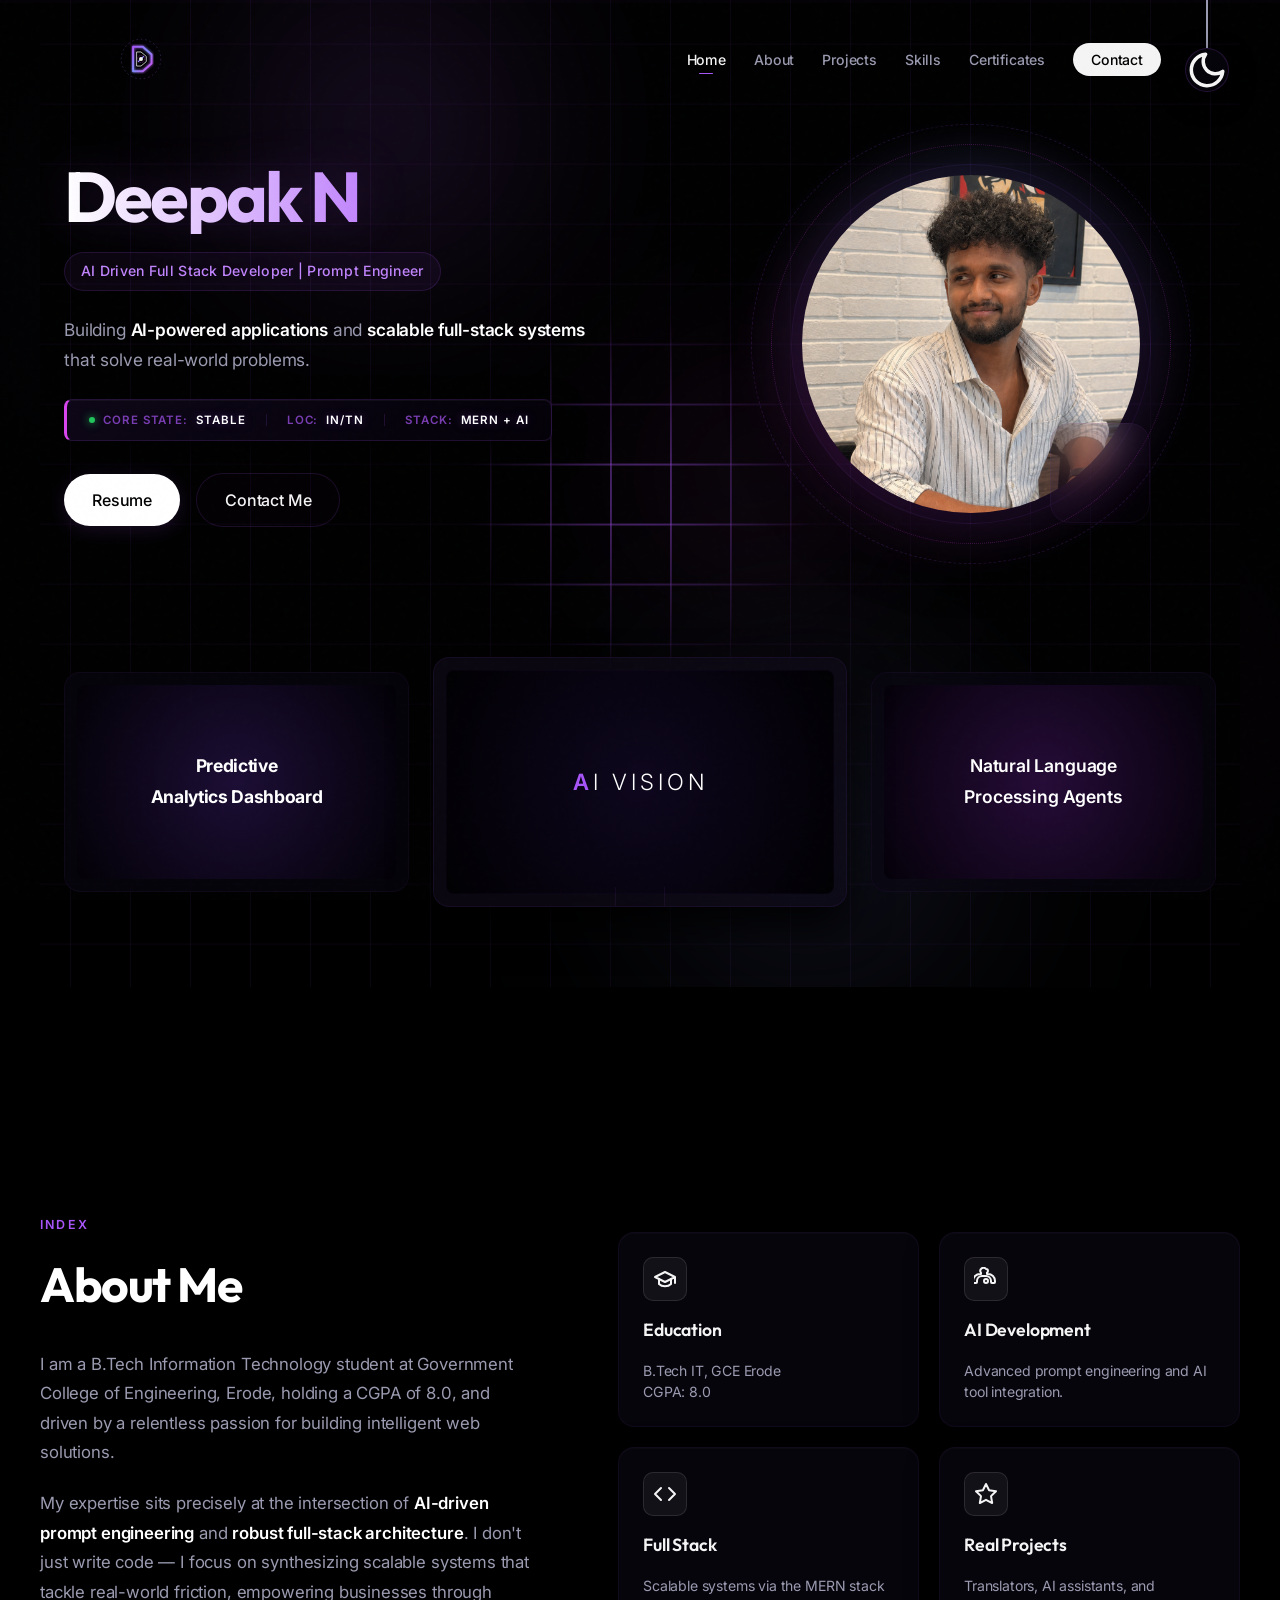
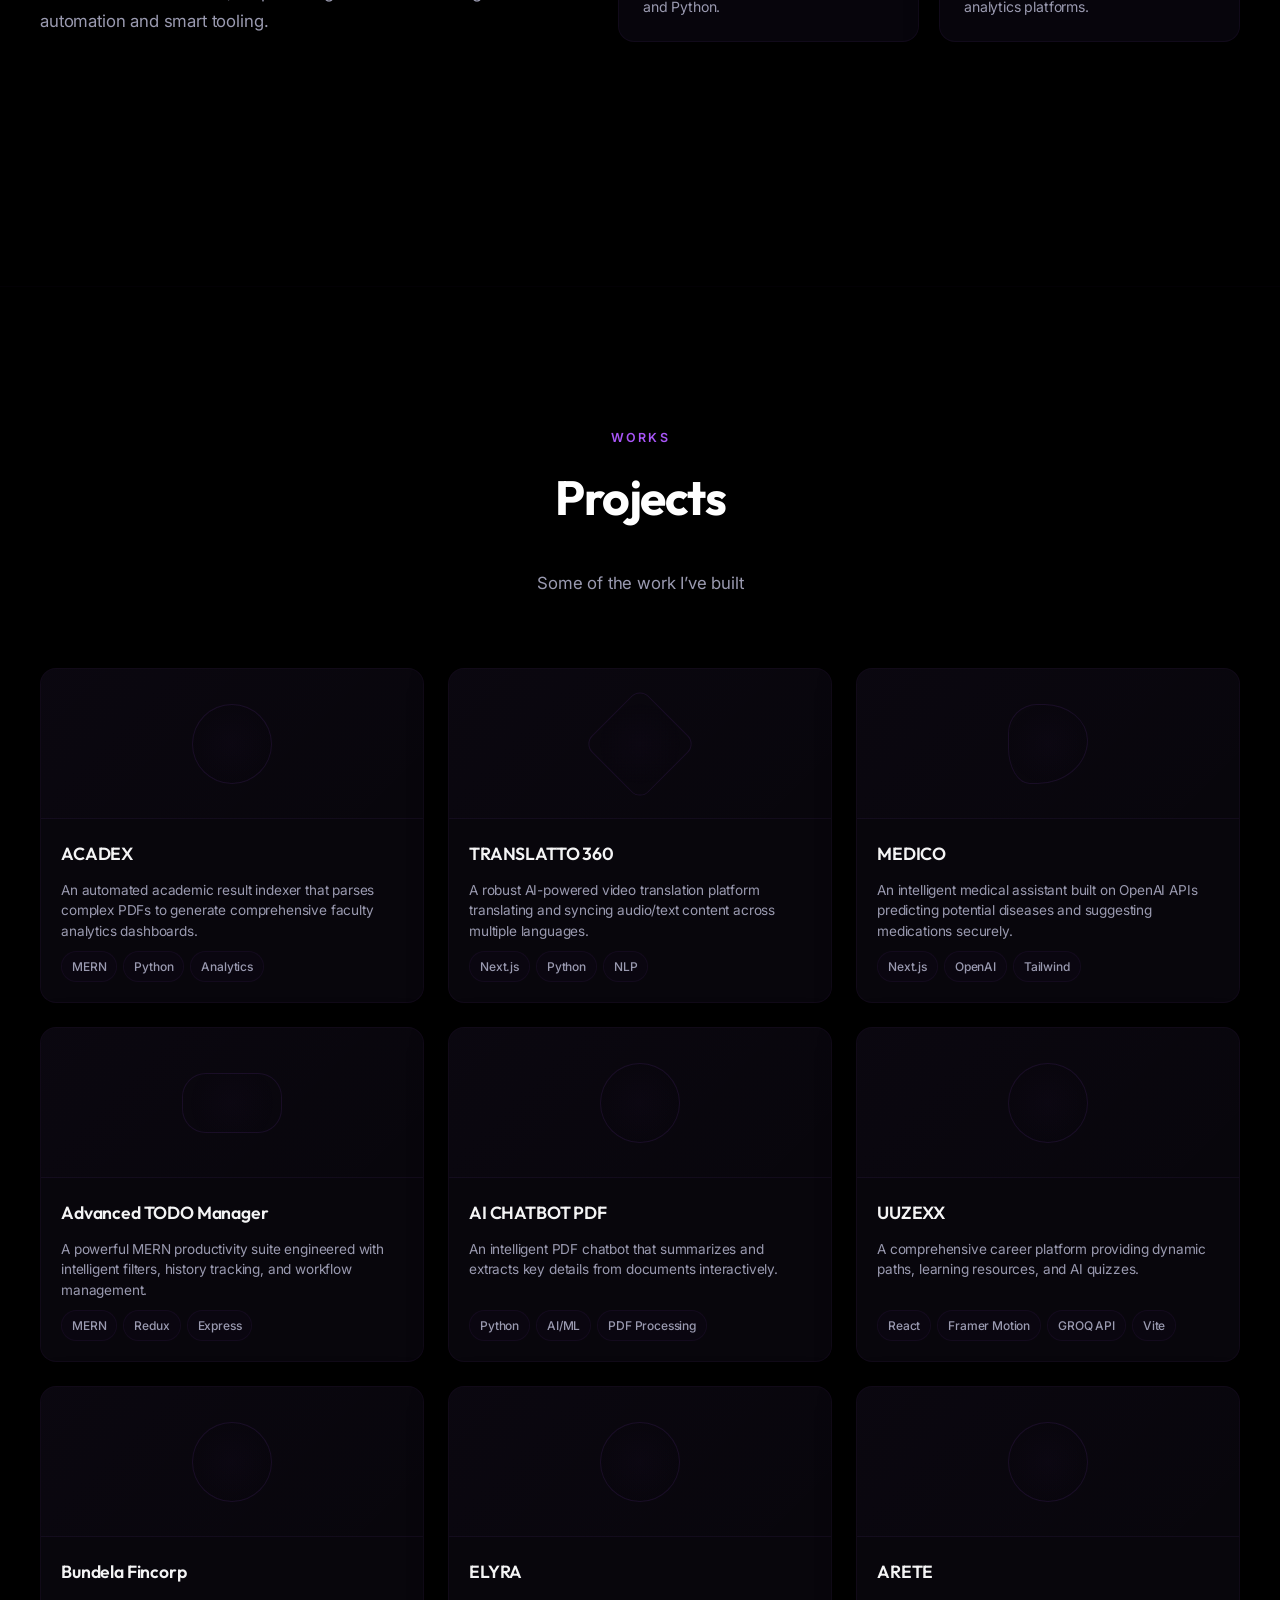
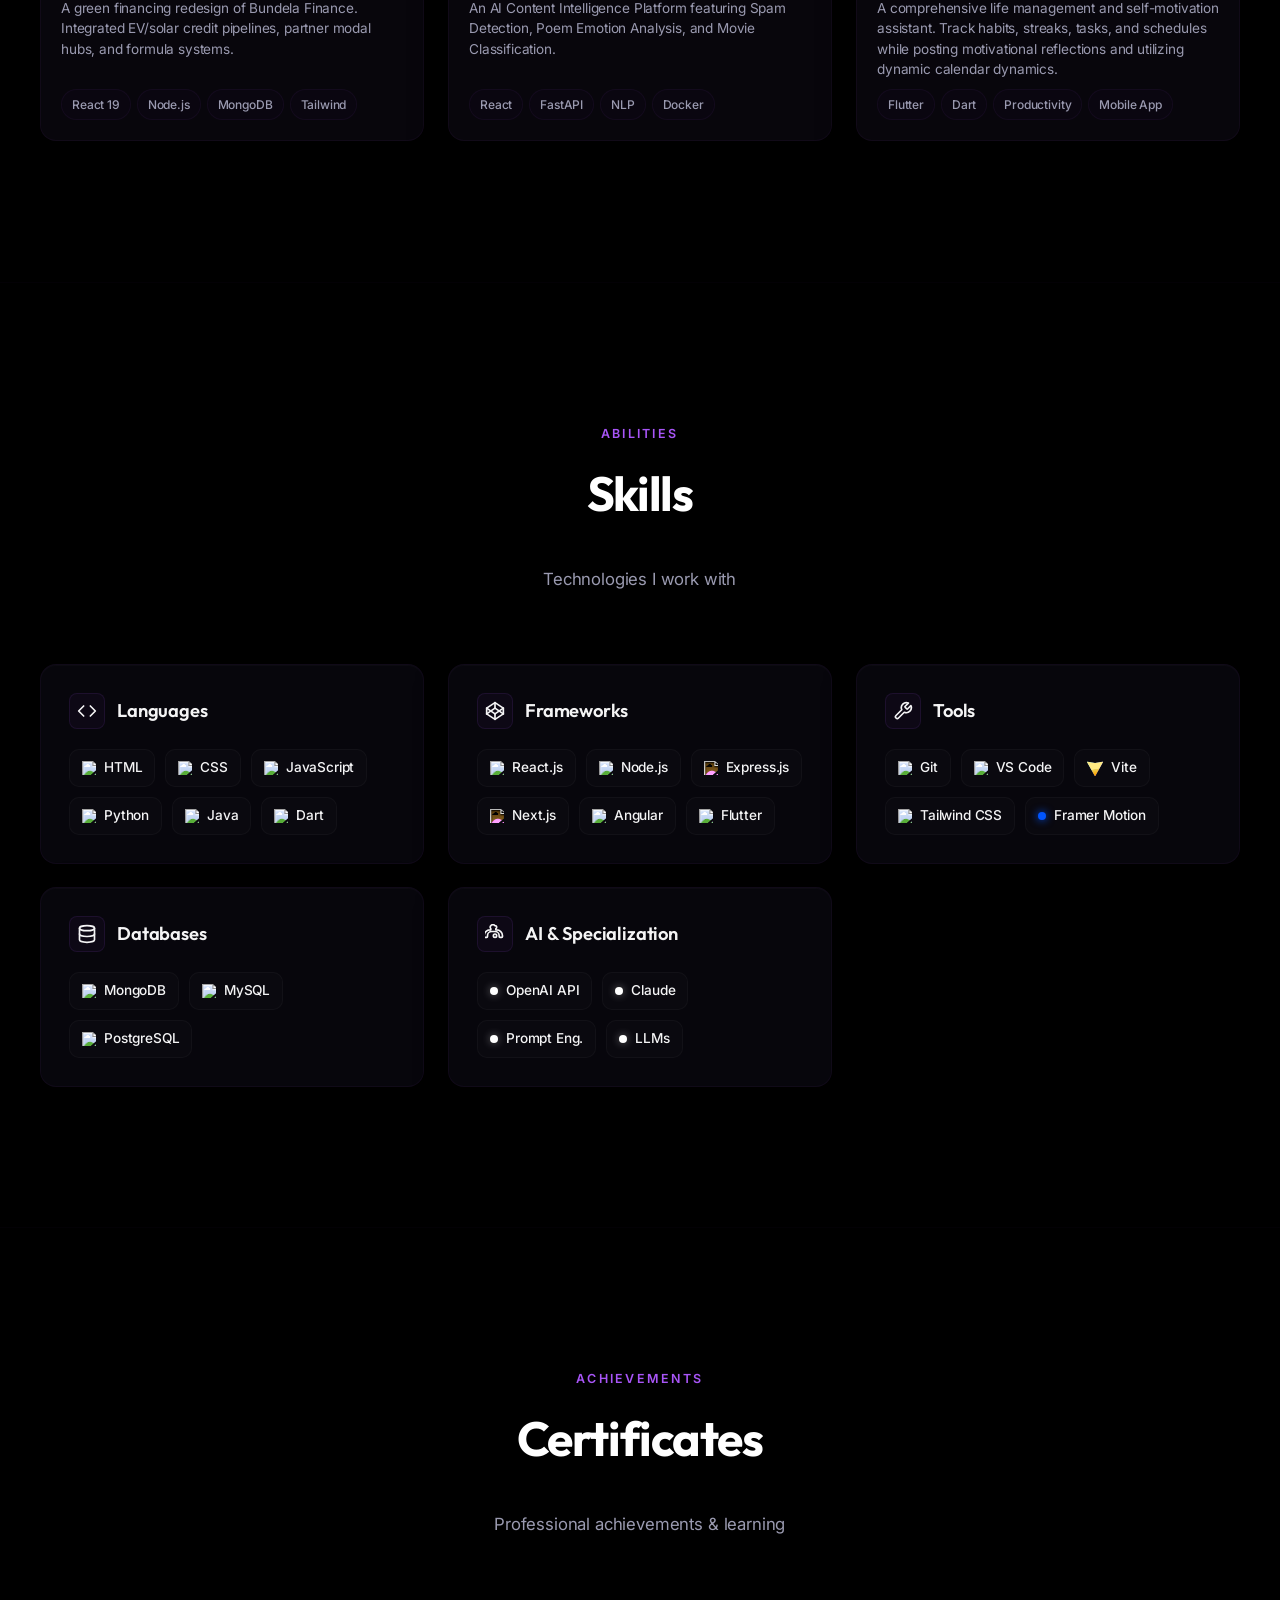
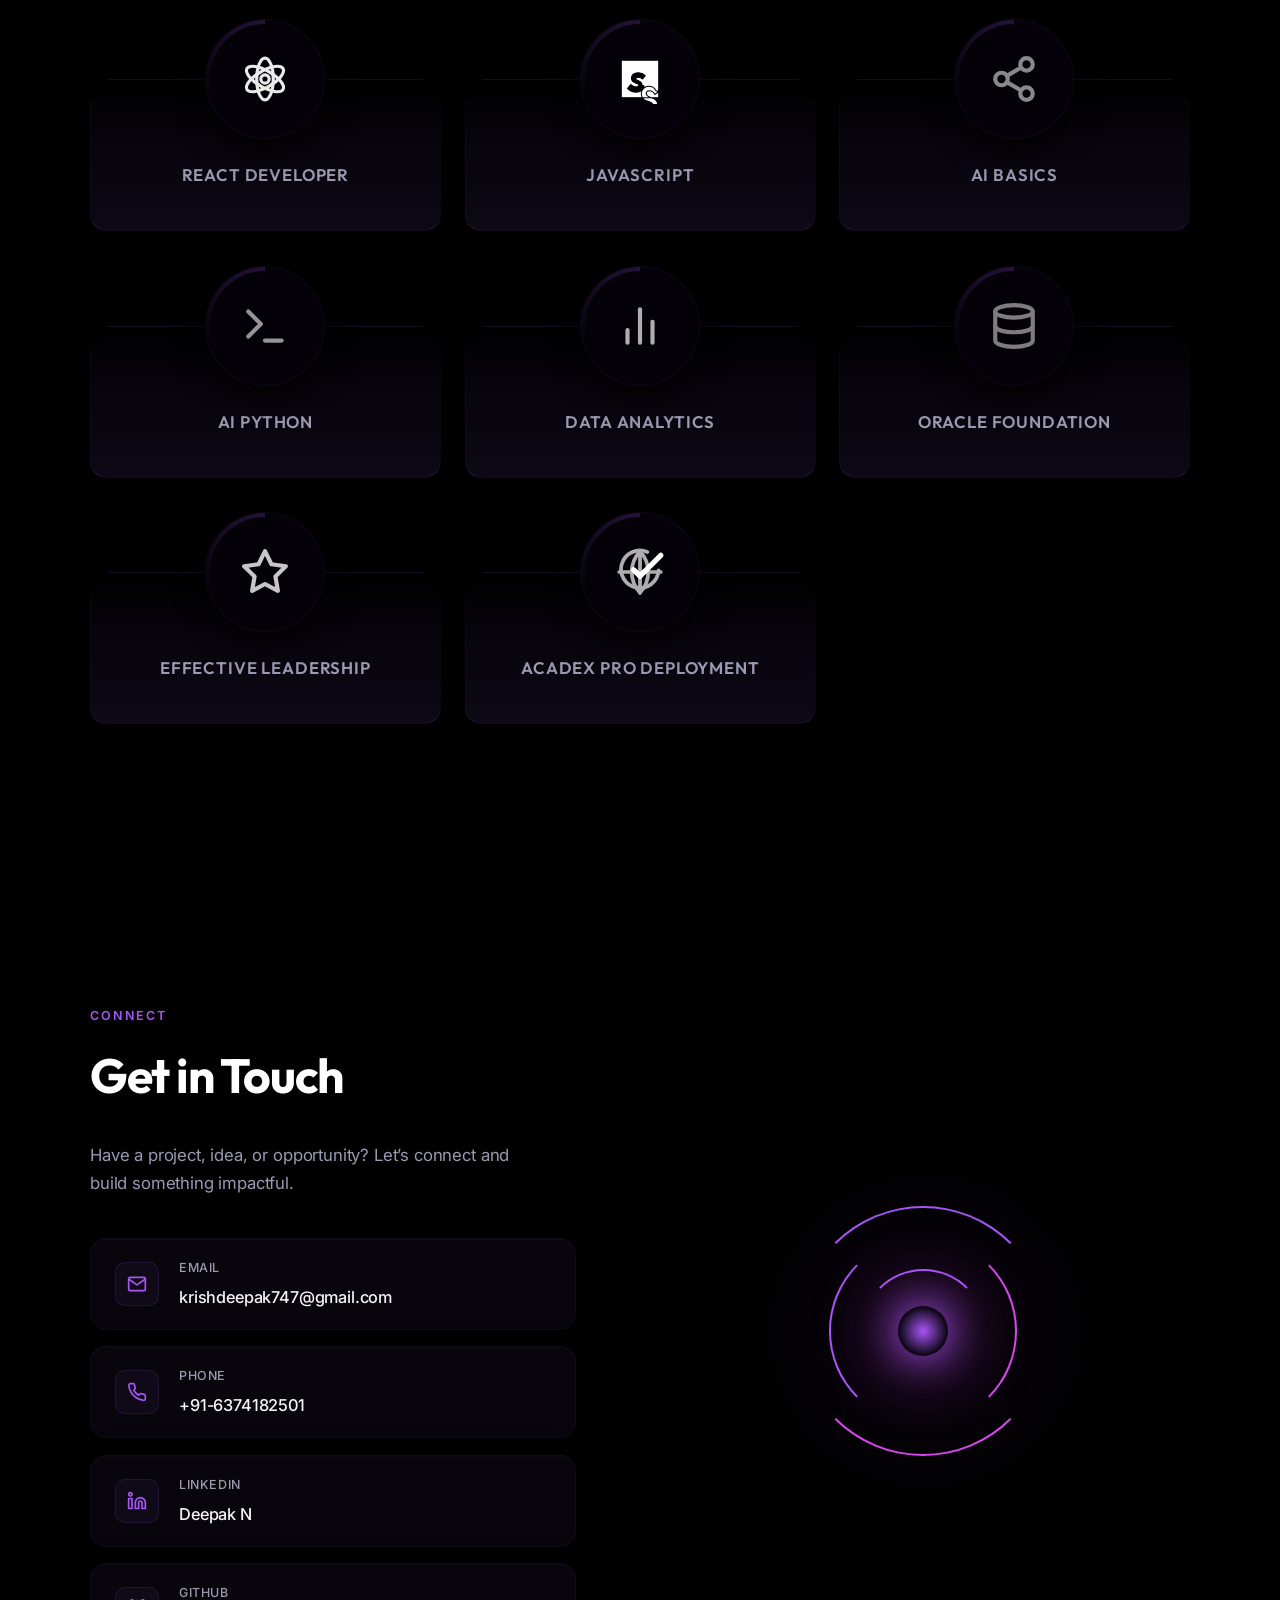
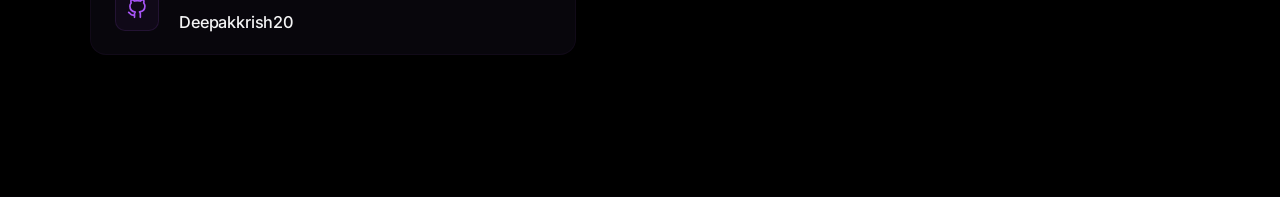
==== commit 74074ffb: "edited resume and logo changes done" ====
--- a/index.html
+++ b/index.html
@@ -5,8 +5,7 @@
   <meta charset="UTF-8">
   <meta name="viewport" content="width=device-width, initial-scale=1.0">
   <title>Deepak - AI Developer</title>
-  <link rel="icon" type="image/svg+xml"
-    href="data:image/svg+xml,<svg xmlns='http://www.w3.org/2000/svg' viewBox='0 0 100 100'><rect width='100' height='100' rx='22' fill='%2309090b'/><polygon points='50,8 87,29 87,71 50,92 13,71 13,29' stroke='%2300e5ff' stroke-width='3.5' fill='none' stroke-linejoin='round' opacity='0.45'/><path d='M 28 26 L 38 20 L 38 80 L 28 74 Z' fill='%230052FF'/><circle cx='50' cy='8' r='4.5' fill='%2300e5ff'/><circle cx='50' cy='92' r='4.5' fill='%2300e5ff'/><path d='M 38 20 C 65 20, 80 32, 80 50 C 80 68, 65 80, 38 80 L 38 68 C 58 68, 68 59, 68 50 C 68 41, 58 32, 38 32 Z' fill='%2300e5ff' fill-opacity='0.85'/><path d='M 35 52 L 62 25 L 70 33 L 43 60 Z' fill='%23ffffff'/><path d='M 43 40 L 70 67 L 62 75 L 35 48 Z' fill='%23e2e8f0'/></svg>">
+  <link rel="icon" type="image/png" href="image.png">
   <link
     href="https://fonts.googleapis.com/css2?family=Outfit:wght@400;500;600;700&family=Inter:wght@400;500;600&display=swap"
     rel="stylesheet">
@@ -2544,24 +2543,28 @@
       <div class="brand">
         <a href="#home" class="brand-logo-link" aria-label="Home">
           <svg class="brand-logo-svg" width="44" height="44" viewBox="0 0 100 100" fill="none" xmlns="http://www.w3.org/2000/svg">
-            <!-- Hexagon Outline Container -->
-            <polygon points="50,8 87,29 87,71 50,92 13,71 13,29" stroke="var(--logo-secondary)" stroke-width="3.5" fill="none" stroke-linejoin="round" opacity="0.45"/>
-            
-            <!-- Left Stem Pillar (Isometric) -->
-            <path d="M 28 26 L 38 20 L 38 80 L 28 74 Z" fill="var(--logo-primary)" />
-            
-            <!-- Floating Energy Nodes on Hexagon Vertices -->
-            <circle cx="50" cy="8" r="4.5" fill="var(--logo-secondary)" />
-            <circle cx="50" cy="92" r="4.5" fill="var(--logo-secondary)" />
-            
-            <!-- Outer D-Loop -->
-            <path d="M 38 20 C 65 20, 80 32, 80 50 C 80 68, 65 80, 38 80 L 38 68 C 58 68, 68 59, 68 50 C 68 41, 58 32, 38 32 Z" fill="var(--logo-secondary)" fill-opacity="0.85" />
-            
-            <!-- K Upper Diagonal (overlaps D Top Curve) -->
-            <path d="M 35 52 L 62 25 L 70 33 L 43 60 Z" fill="var(--logo-accent)" />
-            
-            <!-- K Lower Diagonal (overlaps D Bottom Curve) -->
-            <path d="M 43 40 L 70 67 L 62 75 L 35 48 Z" fill="var(--logo-muted)" />
+            <defs>
+              <linearGradient id="cyberGrad" x1="0%" y1="0%" x2="100%" y2="100%">
+                <stop offset="0%" stop-color="var(--accent-purple)" />
+                <stop offset="50%" stop-color="var(--accent-violet)" />
+                <stop offset="100%" stop-color="var(--accent-magenta)" />
+              </linearGradient>
+              <filter id="cyberGlow" x="-10%" y="-10%" width="120%" height="120%">
+                <feGaussianBlur stdDeviation="4" result="blur" />
+                <feComposite in="SourceGraphic" in2="blur" operator="over" />
+              </filter>
+            </defs>
+            <!-- Outer HUD orbit ring -->
+            <circle cx="50" cy="50" r="45" stroke="url(#cyberGrad)" stroke-width="1.5" stroke-dasharray="4 6" opacity="0.35" />
+            <!-- Outer Hexagonal D Shape -->
+            <path d="M 32,22 H 54 L 74,40 V 60 L 54,78 H 32 V 22 Z" stroke="url(#cyberGrad)" stroke-width="4.5" stroke-linejoin="round" filter="url(#cyberGlow)" />
+            <!-- Inner Hexagonal D Shape -->
+            <path d="M 40,34 H 50 L 62,44 V 56 L 50,66 H 40 V 34 Z" stroke="var(--text-main)" stroke-width="2" stroke-linejoin="round" opacity="0.85" />
+            <!-- Coding Terminal Slash -->
+            <path d="M 44,56 L 56,44" stroke="url(#cyberGrad)" stroke-width="3" stroke-linecap="round" />
+            <!-- Central Glowing Node -->
+            <circle cx="50" cy="50" r="4.5" fill="var(--text-main)" />
+            <circle cx="50" cy="50" r="8" stroke="var(--accent-magenta)" stroke-width="1.2" stroke-dasharray="2 2" opacity="0.8" />
           </svg>
         </a>
       </div>
@@ -2964,6 +2967,36 @@
           </div>
         </div>
       </div>
+
+      <div class="project-card reveal delay-5">
+        <div class="project-graphic">
+          <div class="abstract-shape"></div>
+          <div class="project-overlay">
+            <a href="#" class="project-btn">
+              <svg width="16" height="16" viewBox="0 0 24 24" fill="none" stroke="currentColor" stroke-width="2"
+                stroke-linecap="round" stroke-linejoin="round">
+                <path
+                  d="M9 19c-5 1.5-5-2.5-7-3m14 6v-3.87a3.37 3.37 0 0 0-.94-2.61c3.14-.35 6.44-1.54 6.44-7A5.44 5.44 0 0 0 20 4.77 5.07 5.07 0 0 0 19.91 1S18.73.65 16 2.48a13.38 13.38 0 0 0-7 0C6.27.65 5.09 1 5.09 1A5.07 5.07 0 0 0 5 4.77a5.44 5.44 0 0 0-1.5 3.78c0 5.42 3.3 6.61 6.44 7A3.37 3.37 0 0 0 9 18.13V22">
+                </path>
+              </svg>
+              View Code
+            </a>
+            <a href="#" class="project-btn primary-btn">
+              Live Demo
+            </a>
+          </div>
+        </div>
+        <div class="project-info">
+          <h3 class="project-title">ARETE</h3>
+          <p class="project-desc">A comprehensive life management and self-motivation assistant. Track habits, streaks, tasks, and schedules while posting motivational reflections and utilizing dynamic calendar dynamics.</p>
+          <div class="tech-stack">
+            <span class="tech-pill">Flutter</span>
+            <span class="tech-pill">Dart</span>
+            <span class="tech-pill">Productivity</span>
+            <span class="tech-pill">Mobile App</span>
+          </div>
+        </div>
+      </div>
     </div>
   </section>
 
@@ -2998,6 +3031,8 @@
           </div>
           <div class="skill-badge"><img src="https://cdn.jsdelivr.net/gh/devicons/devicon/icons/java/java-original.svg"
               alt="Java"> Java</div>
+          <div class="skill-badge"><img src="https://cdn.jsdelivr.net/gh/devicons/devicon/icons/dart/dart-original.svg"
+              alt="Dart"> Dart</div>
         </div>
       </div>
 
@@ -3031,6 +3066,9 @@
           <div class="skill-badge"><img
               src="https://cdn.jsdelivr.net/gh/devicons/devicon/icons/angularjs/angularjs-original.svg" alt="Angular">
             Angular</div>
+          <div class="skill-badge"><img
+              src="https://cdn.jsdelivr.net/gh/devicons/devicon/icons/flutter/flutter-original.svg" alt="Flutter">
+            Flutter</div>
         </div>
       </div>
 
